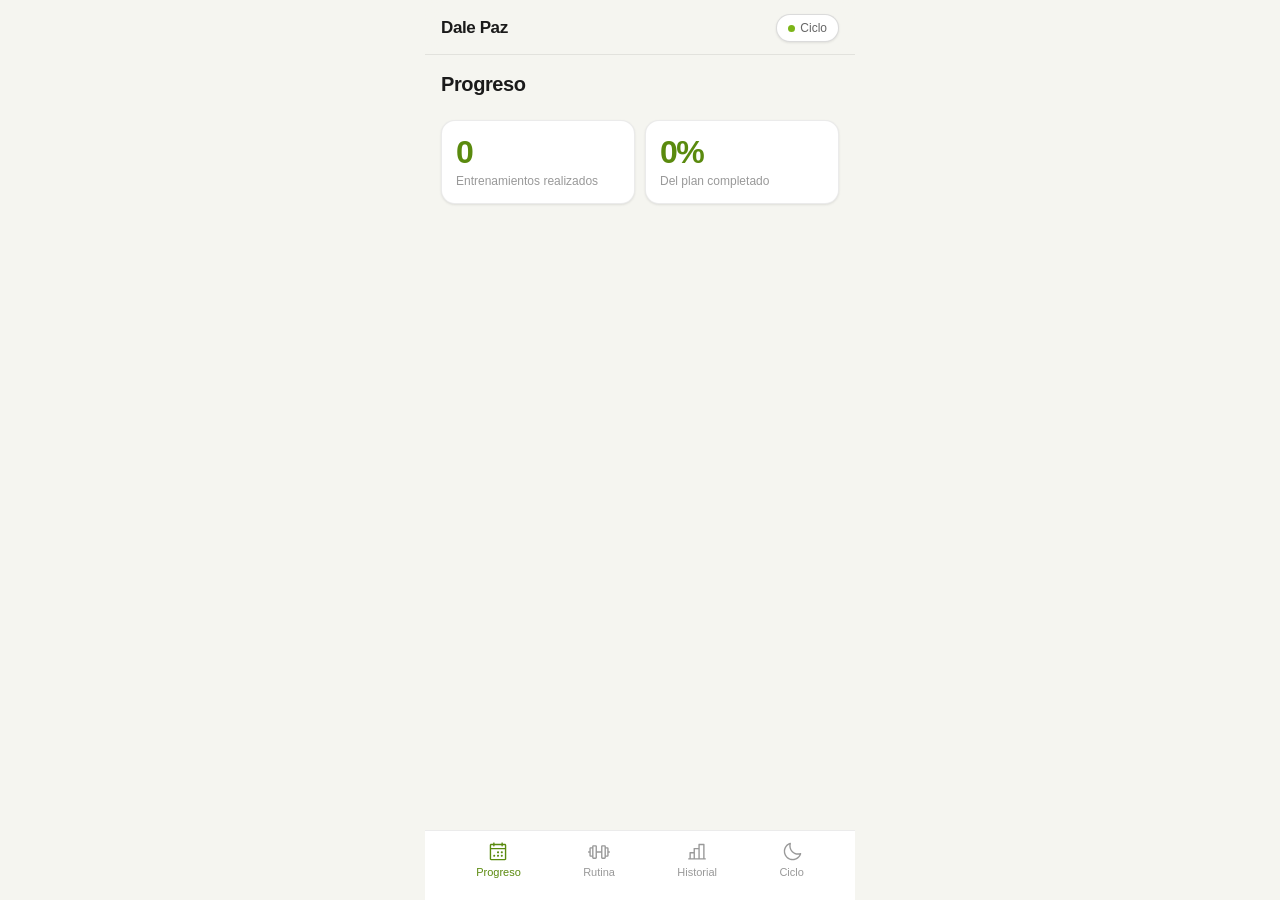
==== index.html @ 425bd467 "Add SVG nav icons, section titles, long press interactions, cycle auto-update and day display Co-Aut" ====
<!DOCTYPE html>
<html lang="es">
<head>
<meta charset="UTF-8">
<meta name="viewport" content="width=device-width, initial-scale=1.0, user-scalable=no">
<title>Mi Rutina</title>
<style>
*{box-sizing:border-box;margin:0;padding:0}
:root{
  --bg:#f5f5f0;--bg2:#ffffff;--bg3:#f0f0eb;--bg4:#e8e8e3;
  --border:rgba(0,0,0,0.08);--border2:rgba(0,0,0,0.14);
  --text:#1a1a1a;--text2:#666;--text3:#999;
  --accent:#7cb518;--accent-bg:rgba(124,181,24,0.1);--accent-dark:#5a8a0e;
  --red:#e05252;--blue:#4a90d9;--amber:#d4860a;--green:#4caf7d;
  --shadow:0 1px 3px rgba(0,0,0,0.06),0 1px 2px rgba(0,0,0,0.04);
  --shadow-md:0 4px 12px rgba(0,0,0,0.08);
  --radius:14px;--radius-sm:10px;--radius-xs:7px;
}
body{background:var(--bg);color:var(--text);font-family:-apple-system,BlinkMacSystemFont,'Segoe UI',sans-serif;min-height:100vh;max-width:430px;margin:0 auto;padding-bottom:90px}

/* TOPBAR */
.topbar{position:sticky;top:0;background:rgba(245,245,240,0.94);backdrop-filter:blur(12px);-webkit-backdrop-filter:blur(12px);border-bottom:0.5px solid var(--border);padding:14px 16px 12px;z-index:100;display:flex;align-items:center;justify-content:space-between}
.topbar-title{font-size:17px;font-weight:700;letter-spacing:-0.4px}
.topbar-right{display:flex;align-items:center;gap:8px}
#sync-status{font-size:11px;color:var(--text3)}
.cycle-pill{display:flex;align-items:center;gap:5px;background:var(--bg2);border:0.5px solid var(--border2);border-radius:20px;padding:6px 11px;cursor:pointer;font-size:12px;color:var(--text2);white-space:nowrap;box-shadow:var(--shadow)}
.cycle-dot{width:7px;height:7px;border-radius:50%;background:var(--accent);flex-shrink:0}

/* COLLAPSIBLE SELECTOR */
.selector-wrap{margin:12px 16px 0}
.selector-toggle{width:100%;display:flex;align-items:center;justify-content:space-between;padding:10px 13px;background:var(--bg2);border:0.5px solid var(--border2);border-radius:var(--radius-sm);cursor:pointer;box-shadow:var(--shadow);-webkit-tap-highlight-color:transparent}
.selector-toggle-left{display:flex;align-items:center;gap:8px}
.selector-toggle-label{font-size:13px;font-weight:600;color:var(--text)}
.selector-toggle-sub{font-size:12px;color:var(--text2)}
.selector-toggle-arrow{font-size:12px;color:var(--text3);transition:transform 0.2s}
.selector-toggle-arrow.open{transform:rotate(180deg)}
.selector-body{display:none;padding:10px 0 0}
.selector-body.open{display:block}
.selector-grid{display:grid;grid-template-columns:1fr 1fr;gap:8px;margin-bottom:8px}
.selector-section-label{font-size:11px;color:var(--text3);text-transform:uppercase;letter-spacing:0.8px;font-weight:500;margin-bottom:6px;grid-column:1/-1}
.session-item{display:flex;align-items:center;justify-content:space-between;padding:9px 11px;background:var(--bg2);border:1px solid var(--border2);border-radius:var(--radius-sm);cursor:pointer;transition:all 0.15s;-webkit-tap-highlight-color:transparent}
.session-item.selected{border-color:var(--accent);background:var(--accent-bg)}
.session-item-label{font-size:13px;font-weight:500;color:var(--text)}
.session-item.selected .session-item-label{color:var(--accent-dark)}
.session-checkbox{width:18px;height:18px;border-radius:5px;border:1.5px solid var(--border2);display:flex;align-items:center;justify-content:center;flex-shrink:0;background:var(--bg3);transition:all 0.15s}
.session-item.done-session .session-checkbox{background:var(--green);border-color:var(--green)}
.session-item.done-session .session-item-label{color:var(--text3);text-decoration:line-through}

/* PROGRESS */
.progress-section{padding:10px 16px 0}
.progress-card{background:var(--bg2);border-radius:var(--radius);padding:11px 13px;box-shadow:var(--shadow);border:0.5px solid var(--border)}
.progress-info{display:flex;justify-content:space-between;align-items:center;margin-bottom:7px}
.progress-label{font-size:13px;color:var(--text2)}
.progress-pct{font-size:13px;font-weight:600;color:var(--accent)}
.progress-bar-bg{height:5px;background:var(--bg3);border-radius:3px;overflow:hidden}
.progress-bar-fill{height:100%;background:var(--accent);border-radius:3px;transition:width 0.4s ease}

/* PHASE BANNER */
.phase-banner{margin:10px 16px 0;padding:10px 13px;border-radius:var(--radius-sm);font-size:13px;display:flex;align-items:center;gap:8px;box-shadow:var(--shadow)}
.phase-banner.folicular{background:#e8f4fd;color:#2a6fa8;border:0.5px solid #b8d9f5}
.phase-banner.ovulacion{background:#f0f8e0;color:#4a7a10;border:0.5px solid #c5e08a}
.phase-banner.lutea{background:#fef6e6;color:#9a6200;border:0.5px solid #f5d68a}
.phase-banner.menstrual{background:#fdeaea;color:#b03030;border:0.5px solid #f5b8b8}

/* EXERCISES LIST (no blocks) */
.section-gap{height:10px}
.exercises-list{margin:0 16px}
.exercise{background:var(--bg2);border:0.5px solid var(--border);border-radius:var(--radius);padding:12px 13px;margin-bottom:8px;box-shadow:var(--shadow);transition:opacity 0.2s}
.exercise.done{opacity:0.38;background:var(--bg3)}
.exercise.done .ex-name{text-decoration:line-through;color:var(--text3)}

.ex-top{display:flex;align-items:center;gap:9px;margin-bottom:7px}
.check-btn{width:24px;height:24px;border-radius:50%;border:1.5px solid var(--border2);background:transparent;cursor:pointer;display:flex;align-items:center;justify-content:center;flex-shrink:0;transition:all 0.15s;-webkit-tap-highlight-color:transparent}
.check-btn.checked{background:var(--green);border-color:var(--green)}
.check-btn svg{width:13px;height:13px}
.ex-name{font-size:14px;font-weight:600;line-height:1.3;flex:1;color:var(--text)}

/* CHIP GROUPS */
.chips-group-1{display:flex;gap:5px;flex-wrap:wrap;margin-bottom:5px}
.chips-group-2{display:flex;gap:5px;flex-wrap:wrap;margin-bottom:9px;align-items:center}
.chip{font-size:11px;padding:3px 8px;border-radius:20px;border:0.5px solid var(--border2);color:var(--text2);background:var(--bg3);font-weight:400}
.chip.reps{font-size:12px;font-weight:700;color:var(--text);background:var(--bg4);border-color:var(--border2);padding:4px 10px}
.chip.series{color:var(--accent-dark);border-color:rgba(124,181,24,0.4);background:var(--accent-bg);font-weight:500}
.chip.tag-zona{color:#2a6fa8;background:#e8f4fd;border-color:#b8d9f5}
.chip.tag-tipo-a{color:#c06000;background:#fff0e0;border-color:#ffd0a0}
.chip.tag-tipo-an{color:#4a7a10;background:#f0f8e0;border-color:#c5e08a}
.chip.tag-lugar{font-size:11px;font-weight:600;padding:3px 9px;color:#fff;border:none;white-space:nowrap}
.chip.tag-lugar-piso{background:#8a8a8a}
.chip.tag-lugar-maquina{background:var(--accent-dark)}

/* WEIGHT */
.weight-row{display:flex;align-items:center;gap:7px;padding-top:9px;border-top:0.5px solid var(--border)}
.weight-label{font-size:12px;color:var(--text3);flex:1}
.weight-controls{display:flex;align-items:center;gap:5px}
.weight-btn{width:30px;height:30px;border-radius:50%;border:0.5px solid var(--border2);background:var(--bg3);color:var(--text);font-size:17px;cursor:pointer;display:flex;align-items:center;justify-content:center;transition:background 0.15s;-webkit-tap-highlight-color:transparent;flex-shrink:0}
.weight-btn:active{background:var(--bg4)}
.weight-input{width:68px;height:30px;background:var(--bg3);border:0.5px solid var(--border2);border-radius:var(--radius-xs);color:var(--text);font-size:14px;font-weight:600;text-align:center;-webkit-appearance:none;appearance:none;outline:none}
.weight-input:focus{border-color:var(--accent);background:var(--bg2)}
.weight-unit{font-size:12px;color:var(--text3)}

/* TIMER */
.timer-row{display:flex;align-items:center;gap:7px;padding-top:9px;border-top:0.5px solid var(--border);margin-top:9px}
.timer-display{font-size:20px;font-weight:700;font-variant-numeric:tabular-nums;letter-spacing:-0.5px;color:var(--accent);flex:1}
.timer-display.done-t{color:var(--green)}
.timer-btn{padding:6px 13px;border-radius:20px;border:0.5px solid var(--border2);background:var(--bg3);color:var(--text);font-size:13px;cursor:pointer;-webkit-tap-highlight-color:transparent;white-space:nowrap;box-shadow:var(--shadow)}
.timer-btn.active{background:var(--accent);color:#fff;border-color:var(--accent);font-weight:600}
.timer-preset-row{display:flex;gap:5px;margin-top:7px;flex-wrap:wrap;align-items:center}
.timer-preset{padding:5px 11px;border-radius:20px;border:1.5px solid var(--border2);background:var(--bg3);color:var(--text2);font-size:12px;cursor:pointer;-webkit-tap-highlight-color:transparent;transition:all 0.15s;font-weight:500}
.timer-preset.active-preset{border-color:var(--accent);color:#fff;background:var(--accent)}

/* MEDIA BUTTON */
.media-btn{width:28px;height:28px;border-radius:var(--radius-xs);border:0.5px solid var(--border2);background:var(--bg3);cursor:pointer;display:flex;align-items:center;justify-content:center;flex-shrink:0;-webkit-tap-highlight-color:transparent;transition:background 0.15s}
.media-btn:active{background:var(--bg4)}
.media-btn svg{width:14px;height:14px;color:var(--text3)}

/* MEDIA MODAL */
.media-modal-overlay{display:none;position:fixed;inset:0;background:rgba(0,0,0,0.5);z-index:200;align-items:center;justify-content:center;padding:20px}
.media-modal-overlay.open{display:flex}
.media-modal{background:var(--bg2);border-radius:var(--radius);padding:20px;width:100%;max-width:380px;box-shadow:var(--shadow-md)}
.media-modal-title{font-size:15px;font-weight:600;margin-bottom:14px;color:var(--text)}
.media-placeholder{width:100%;aspect-ratio:16/9;background:var(--bg3);border-radius:var(--radius-sm);border:1.5px dashed var(--border2);display:flex;flex-direction:column;align-items:center;justify-content:center;gap:8px;color:var(--text3);margin-bottom:14px}
.media-placeholder svg{width:32px;height:32px;opacity:0.4}
.media-placeholder span{font-size:12px}
.media-modal-close{width:100%;padding:10px;border-radius:var(--radius-sm);border:0.5px solid var(--border2);background:transparent;color:var(--text2);font-size:14px;cursor:pointer}

/* CARDIO */
.cardio-card{margin:0 16px 8px;padding:13px;background:var(--bg2);border:0.5px solid var(--border);border-radius:var(--radius);display:flex;align-items:center;gap:11px;box-shadow:var(--shadow)}
.cardio-icon{width:38px;height:38px;border-radius:var(--radius-sm);background:var(--accent-bg);display:flex;align-items:center;justify-content:center;font-size:19px;flex-shrink:0}
.cardio-name{font-size:14px;font-weight:500;color:var(--text)}
.cardio-meta{font-size:12px;color:var(--text2);margin-top:2px}

/* BOTTOM NAV */
.bottom-nav{position:fixed;bottom:0;left:50%;transform:translateX(-50%);width:100%;max-width:430px;background:rgba(255,255,255,0.95);backdrop-filter:blur(12px);-webkit-backdrop-filter:blur(12px);border-top:0.5px solid var(--border);padding:10px 20px 22px;display:flex;justify-content:space-around;z-index:100}
.nav-btn{display:flex;flex-direction:column;align-items:center;gap:3px;background:none;border:none;color:var(--text3);cursor:pointer;font-size:11px;padding:0 12px;transition:color 0.15s;-webkit-tap-highlight-color:transparent}
.nav-btn.active{color:var(--accent-dark)}
.nav-icon{width:22px;height:22px;display:flex;align-items:center;justify-content:center}.nav-icon svg{width:22px;height:22px}

/* HISTORY */
.session-header{padding:18px 16px 10px}
.session-title{font-size:20px;font-weight:700;letter-spacing:-0.4px}
.history-section{padding:0 16px}
.history-empty{text-align:center;padding:50px 20px;color:var(--text3);font-size:14px}
.history-card{background:var(--bg2);border:0.5px solid var(--border);border-radius:var(--radius);padding:13px;margin-bottom:9px;box-shadow:var(--shadow)}
.history-ex-name{font-size:14px;font-weight:500;color:var(--text);margin-bottom:7px}
.history-weights{display:flex;gap:7px;flex-wrap:wrap}
.history-weight-tag{font-size:12px;padding:3px 9px;border-radius:20px;background:var(--bg3);color:var(--text2);border:0.5px solid var(--border2)}
.history-weight-tag span{color:var(--accent-dark);font-weight:600}

/* MODAL */
.modal-overlay{display:none;position:fixed;inset:0;background:rgba(0,0,0,0.4);z-index:200;align-items:flex-end;justify-content:center}
.modal-overlay.open{display:flex}
.modal{background:var(--bg2);border:0.5px solid var(--border);border-radius:var(--radius) var(--radius) 0 0;padding:20px 18px 40px;width:100%;max-width:430px;box-shadow:var(--shadow-md)}
.modal-title{font-size:16px;font-weight:600;margin-bottom:4px;color:var(--text)}
.modal-sub{font-size:13px;color:var(--text3);margin-bottom:16px}
.phase-options{display:grid;grid-template-columns:1fr 1fr;gap:8px;margin-bottom:16px}
.phase-opt{padding:13px;border-radius:var(--radius-sm);border:1px solid var(--border2);background:var(--bg3);cursor:pointer;text-align:center;transition:all 0.15s}
.phase-opt.selected{border-width:1.5px}
.phase-opt.folicular.selected{border-color:#4a90d9;background:#e8f4fd}
.phase-opt.ovulacion.selected{border-color:var(--accent);background:var(--accent-bg)}
.phase-opt.lutea.selected{border-color:var(--amber);background:#fef6e6}
.phase-opt.menstrual.selected{border-color:var(--red);background:#fdeaea}
.phase-opt-name{font-size:13px;font-weight:600;color:var(--text)}
.phase-opt-hint{font-size:11px;color:var(--text3);margin-top:2px}
.phase-detail{margin-bottom:14px;padding:13px;border-radius:var(--radius-sm);border:0.5px solid var(--border2)}
.phase-detail.folicular{background:#e8f4fd;border-color:#b8d9f5}
.phase-detail.ovulacion{background:#f0f8e0;border-color:#c5e08a}
.phase-detail.lutea{background:#fef6e6;border-color:#f5d68a}
.phase-detail.menstrual{background:#fdeaea;border-color:#f5b8b8}
.phase-detail-day{font-size:20px;font-weight:700;letter-spacing:-0.4px;line-height:1;margin-bottom:4px}
.phase-detail.folicular .phase-detail-day{color:#2a6fa8}
.phase-detail.ovulacion .phase-detail-day{color:#4a7a10}
.phase-detail.lutea .phase-detail-day{color:#9a6200}
.phase-detail.menstrual .phase-detail-day{color:#b03030}
.phase-detail-name{font-size:13px;font-weight:700;margin-bottom:4px}
.phase-detail.folicular .phase-detail-name{color:#2a6fa8}
.phase-detail.ovulacion .phase-detail-name{color:#4a7a10}
.phase-detail.lutea .phase-detail-name{color:#9a6200}
.phase-detail.menstrual .phase-detail-name{color:#b03030}
.phase-detail-desc{font-size:12px;color:var(--text2);line-height:1.5;margin-bottom:8px}
.phase-detail-advice{font-size:12px;font-weight:600;display:flex;align-items:center;gap:5px}
.phase-detail.folicular .phase-detail-advice{color:#2a6fa8}
.phase-detail.ovulacion .phase-detail-advice{color:#4a7a10}
.phase-detail.lutea .phase-detail-advice{color:#9a6200}
.phase-detail.menstrual .phase-detail-advice{color:#b03030}
.modal-divider{height:0.5px;background:var(--border);margin:14px 0}
.modal-label{font-size:12px;color:var(--text3);margin-bottom:7px;text-transform:uppercase;letter-spacing:0.8px}
.date-input-row{display:flex;gap:8px;align-items:center}
.date-input{flex:1;padding:9px 11px;border-radius:var(--radius-sm);border:0.5px solid var(--border2);background:var(--bg3);color:var(--text);font-size:14px;outline:none;-webkit-appearance:none}
.date-input:focus{border-color:var(--accent)}
.date-save-btn{padding:9px 16px;border-radius:var(--radius-sm);background:var(--accent);color:#fff;font-size:13px;font-weight:600;border:none;cursor:pointer}
.cycle-calc-result{font-size:12px;color:var(--text2);margin-top:8px;padding:8px 10px;background:var(--bg3);border-radius:var(--radius-xs);display:none}
.modal-close{display:block;width:100%;margin-top:14px;padding:11px;border-radius:var(--radius-sm);border:0.5px solid var(--border2);background:transparent;color:var(--text2);font-size:14px;cursor:pointer}

/* FIRST RUN */
.first-run-overlay{display:none;position:fixed;inset:0;background:rgba(0,0,0,0.5);z-index:300;align-items:center;justify-content:center;padding:20px}
.first-run-overlay.open{display:flex}
.first-run-modal{background:var(--bg2);border-radius:var(--radius);padding:24px 20px;width:100%;max-width:380px;box-shadow:var(--shadow-md)}
.first-run-title{font-size:20px;font-weight:700;margin-bottom:6px;letter-spacing:-0.4px}
.first-run-sub{font-size:14px;color:var(--text2);margin-bottom:20px;line-height:1.5}
.first-run-btn{width:100%;padding:13px;border-radius:var(--radius-sm);background:var(--accent);color:#fff;font-size:15px;font-weight:600;border:none;cursor:pointer;margin-top:4px}
.first-run-skip{width:100%;padding:11px;border-radius:var(--radius-sm);background:transparent;color:var(--text3);font-size:14px;border:none;cursor:pointer;margin-top:8px}

/* HIGHLIGHTS */
.highlights-row{display:grid;grid-template-columns:1fr 1fr;gap:10px;padding:14px 16px 0}
.highlight-card{background:var(--bg2);border:0.5px solid var(--border);border-radius:var(--radius);padding:15px 14px 13px;box-shadow:var(--shadow);display:flex;flex-direction:column;gap:5px}
.highlight-value{font-size:32px;font-weight:700;letter-spacing:-1.5px;color:var(--accent-dark);line-height:1}
.highlight-label{font-size:12px;color:var(--text3);line-height:1.4}

/* PROGRESS WEEKS GRID */
.progress-weeks{padding:12px 16px 0}
.pw-week-label{font-size:11px;color:var(--text3);text-transform:uppercase;letter-spacing:0.8px;font-weight:500;margin:12px 0 7px;padding:0 2px}
.pw-week-label:first-child{margin-top:4px}
.pw-days-row{display:grid;grid-template-columns:1fr 1fr;gap:7px}
.pw-day{display:flex;align-items:center;justify-content:space-between;padding:10px 12px;background:var(--bg2);border:1px solid var(--border2);border-radius:var(--radius-sm);cursor:pointer;transition:all 0.15s;-webkit-tap-highlight-color:transparent}
.pressing{transform:scale(0.97);opacity:0.82;transition:transform 0.1s,opacity 0.1s}
.pw-day.sel{border-color:var(--accent);background:var(--accent-bg)}
.pw-day.done{background:var(--bg3);border-color:var(--border)}
.pw-day-label{font-size:13px;font-weight:500;color:var(--text)}
.pw-day.sel .pw-day-label{color:var(--accent-dark)}
.pw-day.done .pw-day-label{color:var(--text3);text-decoration:line-through}
.pw-check{width:20px;height:20px;border-radius:6px;border:1.5px solid var(--border2);display:flex;align-items:center;justify-content:center;flex-shrink:0;background:var(--bg)}
.pw-day.done .pw-check{background:var(--green);border-color:var(--green)}

/* CICLO VIEW */
.ciclo-section{padding:14px 16px 0}
.ciclo-card{background:var(--bg2);border:0.5px solid var(--border);border-radius:var(--radius);padding:14px;box-shadow:var(--shadow)}
#ciclo-phase-detail-box .phase-detail{margin-bottom:12px}

.pw-day-zones{font-size:11px;color:var(--text3);margin-top:2px;line-height:1.3}
/* MOVE + ADJUST */
.move-pill{display:flex;flex-direction:row;border-radius:12px;border:0.5px solid var(--border2);overflow:hidden;flex-shrink:0;height:26px}
.move-half{width:22px;height:26px;background:var(--bg3);border:none;cursor:pointer;display:flex;align-items:center;justify-content:center;font-size:11px;color:var(--text2);-webkit-tap-highlight-color:transparent;padding:0;line-height:1}
.move-half.up{border-right:0.5px solid var(--border2)}
.move-half:active:not([disabled]){background:var(--bg4)}
.move-half[disabled]{color:var(--border2);cursor:default;opacity:0.4}
.adj-row{display:flex;align-items:center;gap:14px;padding-top:8px;margin-top:4px;border-top:0.5px solid var(--border)}
.adj-group{display:flex;align-items:center;gap:4px}
.adj-label{font-size:11px;color:var(--text3)}
.adj-btn{width:22px;height:22px;border-radius:50%;border:0.5px solid var(--border2);background:var(--bg3);color:var(--text);font-size:15px;cursor:pointer;display:flex;align-items:center;justify-content:center;-webkit-tap-highlight-color:transparent;line-height:1}
.adj-val{font-size:13px;font-weight:600;color:var(--text);min-width:16px;text-align:center}
.workout-header-title{font-size:13px;font-weight:500;color:var(--text3);margin-top:3px}

/* HISTORIAL VIEW */
.hist-search-wrap{margin:14px 16px 12px;position:relative}
.hist-search-input{width:100%;padding:10px 12px;border-radius:var(--radius-sm);border:0.5px solid var(--border2);background:var(--bg2);color:var(--text);font-size:14px;outline:none;box-shadow:var(--shadow);-webkit-appearance:none}
.hist-search-input:focus{border-color:var(--accent)}
.hist-dropdown{display:none;position:absolute;top:calc(100% + 4px);left:0;right:0;background:var(--bg2);border:0.5px solid var(--border2);border-radius:var(--radius-sm);box-shadow:var(--shadow-md);max-height:210px;overflow-y:auto;z-index:50}
.hist-dropdown.open{display:block}
.hist-drop-item{padding:10px 12px;font-size:13px;color:var(--text);cursor:pointer;border-bottom:0.5px solid var(--border)}
.hist-drop-item:last-child{border-bottom:none}
.hist-drop-item:active,.hist-drop-item.active{background:var(--accent-bg);color:var(--accent-dark)}
.hist-chart-section{margin:0 16px 14px}
.hist-chart-title{font-size:14px;font-weight:600;color:var(--text);margin-bottom:8px}
.hist-chart{background:var(--bg2);border:0.5px solid var(--border);border-radius:var(--radius);padding:12px 8px 6px;box-shadow:var(--shadow);min-height:130px;display:flex;align-items:center;justify-content:center}
.hist-section-label{font-size:11px;color:var(--text3);text-transform:uppercase;letter-spacing:0.8px;font-weight:500;padding:0 16px;margin:0 0 8px}
.hist-list-section{margin-bottom:14px}
.hist-card{background:var(--bg2);border:0.5px solid var(--border);border-radius:var(--radius);padding:12px 13px;margin:0 16px 8px;box-shadow:var(--shadow);display:flex;justify-content:space-between;align-items:center}
.hist-card.latest{border-color:var(--accent);background:var(--accent-bg)}
.hist-card-name{font-size:13px;font-weight:500;color:var(--text)}
.hist-card.latest .hist-card-name{color:var(--accent-dark)}
.hist-card-right{text-align:right}
.hist-card-weight{font-size:16px;font-weight:700;color:var(--text);letter-spacing:-0.5px}
.hist-card.latest .hist-card-weight{color:var(--accent-dark)}
.hist-card-date{font-size:11px;color:var(--text3);margin-top:1px}
.hist-add-section{padding:0 16px 24px}
.hist-add-card{background:var(--bg2);border:0.5px solid var(--border);border-radius:var(--radius);padding:14px;box-shadow:var(--shadow);display:flex;flex-direction:column;gap:10px}
.hist-add-row{display:flex;align-items:center;gap:8px}
.hist-add-input{width:100%;padding:9px 11px;border-radius:var(--radius-sm);border:0.5px solid var(--border2);background:var(--bg3);color:var(--text);font-size:14px;outline:none;-webkit-appearance:none}
.hist-add-input:focus{border-color:var(--accent);background:var(--bg2)}
.hist-add-weight{flex:1;padding:9px 11px;border-radius:var(--radius-sm);border:0.5px solid var(--border2);background:var(--bg3);color:var(--text);font-size:14px;outline:none;text-align:center;-webkit-appearance:none}
.hist-add-weight:focus{border-color:var(--accent);background:var(--bg2)}
.hist-add-unit{font-size:13px;color:var(--text3);flex-shrink:0}
.hist-add-btn{padding:9px 18px;border-radius:var(--radius-sm);background:var(--accent);color:#fff;font-size:13px;font-weight:600;border:none;cursor:pointer;flex-shrink:0}

.hidden{display:none!important}
</style>
</head>
<body>

<div class="topbar">
  <div class="topbar-title">Dale Paz</div>
  <div class="topbar-right">
    <div id="sync-status"></div>
    <div class="cycle-pill" onclick="openCycleModal()">
      <div class="cycle-dot" id="cycle-dot"></div>
      <span id="cycle-label">Ciclo</span>
    </div>
  </div>
</div>

<div id="view-progress">
  <div class="session-header"><div class="session-title">Progreso</div></div>
  <div class="highlights-row">
    <div class="highlight-card">
      <div class="highlight-value" id="hl-count">0</div>
      <div class="highlight-label">Entrenamientos realizados</div>
    </div>
    <div class="highlight-card">
      <div class="highlight-value" id="hl-pct">0%</div>
      <div class="highlight-label">Del plan completado</div>
    </div>
  </div>
  <div class="progress-weeks" id="progress-weeks-grid"></div>
</div>

<div id="view-workout" class="hidden">

  <div class="session-header">
    <div class="session-title">Rutina</div>
    <div class="workout-header-title" id="workout-session-label">Semana 1 · Entrenamiento 1</div>
  </div>

  <div class="progress-section">
    <div class="progress-card">
      <div class="progress-info">
        <span class="progress-label" id="progress-text">0 de 0 completados</span>
        <span class="progress-pct" id="progress-pct">0%</span>
      </div>
      <div class="progress-bar-bg"><div class="progress-bar-fill" id="progress-bar" style="width:0%"></div></div>
    </div>
  </div>

  <div id="phase-banner" class="phase-banner folicular hidden" style="margin-top:10px">
    <span id="phase-banner-text"></span>
  </div>

  <div class="section-gap"></div>
  <div class="exercises-list" id="routine-content"></div>
</div>

<div id="view-history" class="hidden">
  <div class="session-header"><div class="session-title">Historial</div></div>

  <div class="hist-search-wrap" id="hist-search-wrap">
    <input class="hist-search-input" id="hist-search-input" placeholder="Buscar ejercicio..." autocomplete="off"
           onfocus="openHistDropdown()" oninput="filterHistDropdown(this.value)"/>
    <div class="hist-dropdown" id="hist-dropdown"></div>
  </div>

  <div class="hist-chart-section hidden" id="hist-chart-section">
    <div class="hist-chart-title" id="hist-chart-title"></div>
    <div class="hist-chart" id="weight-chart"></div>
  </div>

  <div class="hist-list-section">
    <div class="hist-section-label">Ejercicios con peso registrado</div>
    <div id="history-content"></div>
  </div>

  <div class="hist-add-section">
    <div class="hist-section-label">Agregar ejercicio</div>
    <div class="hist-add-card">
      <input class="hist-add-input" id="hist-add-name" type="text" placeholder="Nombre del ejercicio (ej: Prensa de piernas)" autocomplete="off"/>
      <div class="hist-add-row">
        <input class="hist-add-weight" id="hist-add-weight" type="number" inputmode="decimal" min="0" step="0.5" placeholder="0"/>
        <span class="hist-add-unit">kg</span>
        <button class="hist-add-btn" onclick="addExtraExercise()">Agregar</button>
      </div>
    </div>
  </div>
</div>

<div id="view-ciclo" class="hidden">
  <div class="session-header"><div class="session-title">Mi ciclo</div></div>
  <div class="ciclo-section">
    <div id="ciclo-phase-detail-box"></div>
    <div class="ciclo-card">
      <div class="phase-options">
        <div class="phase-opt folicular" onclick="setCicloPhase('folicular')"><div class="phase-opt-name">Folicular</div><div class="phase-opt-hint">Día 6–13</div></div>
        <div class="phase-opt ovulacion" onclick="setCicloPhase('ovulacion')"><div class="phase-opt-name">Ovulación</div><div class="phase-opt-hint">Día 14</div></div>
        <div class="phase-opt lutea" onclick="setCicloPhase('lutea')"><div class="phase-opt-name">Lútea</div><div class="phase-opt-hint">Día 15–28</div></div>
        <div class="phase-opt menstrual" onclick="setCicloPhase('menstrual')"><div class="phase-opt-name">Menstrual</div><div class="phase-opt-hint">Día 1–5</div></div>
      </div>
      <div class="modal-divider"></div>
      <div class="modal-label">Inicio de último período</div>
      <div class="date-input-row">
        <input type="date" class="date-input" id="ciclo-date-input"/>
        <button class="date-save-btn" onclick="saveCicloDate()">Guardar</button>
      </div>
      <div class="cycle-calc-result" id="ciclo-calc-result"></div>
    </div>
  </div>
</div>

<div class="bottom-nav">
  <button class="nav-btn active" id="nav-progress" onclick="switchView('progress')">
    <span class="nav-icon"><svg viewBox="0 0 24 24" fill="none" xmlns="http://www.w3.org/2000/svg"><path d="M19.5 3H17.25V2.25C17.25 2.05109 17.171 1.86032 17.0303 1.71967C16.8897 1.57902 16.6989 1.5 16.5 1.5C16.3011 1.5 16.1103 1.57902 15.9697 1.71967C15.829 1.86032 15.75 2.05109 15.75 2.25V3H8.25V2.25C8.25 2.05109 8.17098 1.86032 8.03033 1.71967C7.88968 1.57902 7.69891 1.5 7.5 1.5C7.30109 1.5 7.11032 1.57902 6.96967 1.71967C6.82902 1.86032 6.75 2.05109 6.75 2.25V3H4.5C4.10218 3 3.72064 3.15804 3.43934 3.43934C3.15804 3.72064 3 4.10218 3 4.5V19.5C3 19.8978 3.15804 20.2794 3.43934 20.5607C3.72064 20.842 4.10218 21 4.5 21H19.5C19.8978 21 20.2794 20.842 20.5607 20.5607C20.842 20.2794 21 19.8978 21 19.5V4.5C21 4.10218 20.842 3.72064 20.5607 3.43934C20.2794 3.15804 19.8978 3 19.5 3ZM6.75 4.5V5.25C6.75 5.44891 6.82902 5.63968 6.96967 5.78033C7.11032 5.92098 7.30109 6 7.5 6C7.69891 6 7.88968 5.92098 8.03033 5.78033C8.17098 5.63968 8.25 5.44891 8.25 5.25V4.5H15.75V5.25C15.75 5.44891 15.829 5.63968 15.9697 5.78033C16.1103 5.92098 16.3011 6 16.5 6C16.6989 6 16.8897 5.92098 17.0303 5.78033C17.171 5.63968 17.25 5.44891 17.25 5.25V4.5H19.5V7.5H4.5V4.5H6.75ZM19.5 19.5H4.5V9H19.5V19.5ZM13.125 12.375C13.125 12.5975 13.059 12.815 12.9354 13C12.8118 13.185 12.6361 13.3292 12.4305 13.4144C12.225 13.4995 11.9988 13.5218 11.7805 13.4784C11.5623 13.435 11.3618 13.3278 11.2045 13.1705C11.0472 13.0132 10.94 12.8127 10.8966 12.5945C10.8532 12.3762 10.8755 12.15 10.9606 11.9445C11.0458 11.7389 11.19 11.5632 11.375 11.4396C11.56 11.316 11.7775 11.25 12 11.25C12.2984 11.25 12.5845 11.3685 12.7955 11.5795C13.0065 11.7905 13.125 12.0766 13.125 12.375ZM17.25 12.375C17.25 12.5975 17.184 12.815 17.0604 13C16.9368 13.185 16.7611 13.3292 16.5555 13.4144C16.35 13.4995 16.1238 13.5218 15.9055 13.4784C15.6873 13.435 15.4868 13.3278 15.3295 13.1705C15.1722 13.0132 15.065 12.8127 15.0216 12.5945C14.9782 12.3762 15.0005 12.15 15.0856 11.9445C15.1708 11.7389 15.315 11.5632 15.5 11.4396C15.685 11.316 15.9025 11.25 16.125 11.25C16.4234 11.25 16.7095 11.3685 16.9205 11.5795C17.1315 11.7905 17.25 12.0766 17.25 12.375ZM9 16.125C9 16.3475 8.93402 16.565 8.8104 16.75C8.68679 16.935 8.51109 17.0792 8.30552 17.1644C8.09995 17.2495 7.87375 17.2718 7.65552 17.2284C7.43729 17.185 7.23684 17.0778 7.0795 16.9205C6.92217 16.7632 6.81502 16.5627 6.77162 16.3445C6.72821 16.1262 6.75049 15.9 6.83564 15.6945C6.92078 15.4889 7.06498 15.3132 7.24998 15.1896C7.43499 15.066 7.6525 15 7.875 15C8.17337 15 8.45952 15.1185 8.6705 15.3295C8.88147 15.5405 9 15.8266 9 16.125ZM13.125 16.125C13.125 16.3475 13.059 16.565 12.9354 16.75C12.8118 16.935 12.6361 17.0792 12.4305 17.1644C12.225 17.2495 11.9988 17.2718 11.7805 17.2284C11.5623 17.185 11.3618 17.0778 11.2045 16.9205C11.0472 16.7632 10.94 16.5627 10.8966 16.3445C10.8532 16.1262 10.8755 15.9 10.9606 15.6945C11.0458 15.4889 11.19 15.3132 11.375 15.1896C11.56 15.066 11.7775 15 12 15C12.2984 15 12.5845 15.1185 12.7955 15.3295C13.0065 15.5405 13.125 15.8266 13.125 16.125ZM17.25 16.125C17.25 16.3475 17.184 16.565 17.0604 16.75C16.9368 16.935 16.7611 17.0792 16.5555 17.1644C16.35 17.2495 16.1238 17.2718 15.9055 17.2284C15.6873 17.185 15.4868 17.0778 15.3295 16.9205C15.1722 16.7632 15.065 16.5627 15.0216 16.3445C14.9782 16.1262 15.0005 15.9 15.0856 15.6945C15.1708 15.4889 15.315 15.3132 15.5 15.1896C15.685 15.066 15.9025 15 16.125 15C16.4234 15 16.7095 15.1185 16.9205 15.3295C17.1315 15.5405 17.25 15.8266 17.25 16.125Z" fill="currentColor"/></svg></span>Progreso
  </button>
  <button class="nav-btn" id="nav-workout" onclick="switchView('workout')">
    <span class="nav-icon"><svg viewBox="0 0 24 24" fill="none" xmlns="http://www.w3.org/2000/svg"><path d="M23.25 11.25H22.5V8.25C22.5 7.85218 22.342 7.47064 22.0607 7.18934C21.7794 6.90804 21.3978 6.75 21 6.75H19.5V6C19.5 5.60218 19.342 5.22064 19.0607 4.93934C18.7794 4.65804 18.3978 4.5 18 4.5H15.75C15.3522 4.5 14.9706 4.65804 14.6893 4.93934C14.408 5.22064 14.25 5.60218 14.25 6V11.25H9.75V6C9.75 5.60218 9.59196 5.22064 9.31066 4.93934C9.02936 4.65804 8.64782 4.5 8.25 4.5H6C5.60218 4.5 5.22064 4.65804 4.93934 4.93934C4.65804 5.22064 4.5 5.60218 4.5 6V6.75H3C2.60218 6.75 2.22064 6.90804 1.93934 7.18934C1.65804 7.47064 1.5 7.85218 1.5 8.25V11.25H0.75C0.551088 11.25 0.360322 11.329 0.21967 11.4697C0.0790176 11.6103 0 11.8011 0 12C0 12.1989 0.0790176 12.3897 0.21967 12.5303C0.360322 12.671 0.551088 12.75 0.75 12.75H1.5V15.75C1.5 16.1478 1.65804 16.5294 1.93934 16.8107C2.22064 17.092 2.60218 17.25 3 17.25H4.5V18C4.5 18.3978 4.65804 18.7794 4.93934 19.0607C5.22064 19.342 5.60218 19.5 6 19.5H8.25C8.64782 19.5 9.02936 19.342 9.31066 19.0607C9.59196 18.7794 9.75 18.3978 9.75 18V12.75H14.25V18C14.25 18.3978 14.408 18.7794 14.6893 19.0607C14.9706 19.342 15.3522 19.5 15.75 19.5H18C18.3978 19.5 18.7794 19.342 19.0607 19.0607C19.342 18.7794 19.5 18.3978 19.5 18V17.25H21C21.3978 17.25 21.7794 17.092 22.0607 16.8107C22.342 16.5294 22.5 16.1478 22.5 15.75V12.75H23.25C23.4489 12.75 23.6397 12.671 23.7803 12.5303C23.921 12.3897 24 12.1989 24 12C24 11.8011 23.921 11.6103 23.7803 11.4697C23.6397 11.329 23.4489 11.25 23.25 11.25ZM3 15.75V8.25H4.5V15.75H3ZM8.25 18H6V6H8.25V18ZM18 18H15.75V6H18V16.4831C18 16.4888 18 16.4944 18 16.5C18 16.5056 18 16.5112 18 16.5169V18ZM21 15.75H19.5V8.25H21V15.75Z" fill="currentColor"/></svg></span>Rutina
  </button>
  <button class="nav-btn" id="nav-history" onclick="switchView('history')">
    <span class="nav-icon"><svg viewBox="0 0 24 24" fill="none" xmlns="http://www.w3.org/2000/svg"><path d="M21 18.75H20.25V3.75C20.25 3.55109 20.171 3.36032 20.0303 3.21967C19.8897 3.07902 19.6989 3 19.5 3H14.25C14.0511 3 13.8603 3.07902 13.7197 3.21967C13.579 3.36032 13.5 3.55109 13.5 3.75V7.5H9C8.80109 7.5 8.61032 7.57902 8.46967 7.71967C8.32902 7.86032 8.25 8.05109 8.25 8.25V12H4.5C4.30109 12 4.11032 12.079 3.96967 12.2197C3.82902 12.3603 3.75 12.5511 3.75 12.75V18.75H3C2.80109 18.75 2.61032 18.829 2.46967 18.9697C2.32902 19.1103 2.25 19.3011 2.25 19.5C2.25 19.6989 2.32902 19.8897 2.46967 20.0303C2.61032 20.171 2.80109 20.25 3 20.25H21C21.1989 20.25 21.3897 20.171 21.5303 20.0303C21.671 19.8897 21.75 19.6989 21.75 19.5C21.75 19.3011 21.671 19.1103 21.5303 18.9697C21.3897 18.829 21.1989 18.75 21 18.75ZM15 4.5H18.75V18.75H15V4.5ZM9.75 9H13.5V18.75H9.75V9ZM5.25 13.5H8.25V18.75H5.25V13.5Z" fill="currentColor"/></svg></span>Historial
  </button>
  <button class="nav-btn" id="nav-ciclo" onclick="switchView('ciclo')">
    <span class="nav-icon"><svg viewBox="0 0 24 24" fill="none" xmlns="http://www.w3.org/2000/svg"><path d="M21.8938 13.334C21.7976 13.2376 21.6769 13.1692 21.5448 13.1362C21.4127 13.1032 21.274 13.1067 21.1438 13.1465C19.7137 13.5789 18.1931 13.6151 16.744 13.2514C15.295 12.8877 13.9717 12.1377 12.9153 11.0813C11.8589 10.0249 11.1088 8.7016 10.7451 7.25254C10.3814 5.80347 10.4177 4.28288 10.85 2.85279C10.8902 2.72248 10.894 2.5837 10.8611 2.45137C10.8283 2.31903 10.76 2.19816 10.6636 2.10175C10.5672 2.00534 10.4463 1.93703 10.314 1.90418C10.1816 1.87132 10.0428 1.87517 9.91253 1.91529C7.93537 2.52096 6.1996 3.73478 4.95222 5.38404C3.86136 6.83234 3.19596 8.55614 3.03078 10.3618C2.8656 12.1674 3.20719 13.9833 4.01717 15.6055C4.82714 17.2277 6.07342 18.5919 7.61597 19.5448C9.15852 20.4978 10.9362 21.0017 12.7494 21C14.8647 21.0065 16.9238 20.3188 18.6107 19.0425C20.2599 17.7951 21.4737 16.0593 22.0794 14.0822C22.1191 13.9523 22.1227 13.8142 22.0901 13.6824C22.0574 13.5507 21.9895 13.4303 21.8938 13.334ZM17.7088 17.8444C16.1202 19.0408 14.1529 19.6232 12.169 19.4843C10.1852 19.3454 8.31822 18.4945 6.91191 17.0883C5.5056 15.6822 4.65458 13.8153 4.51551 11.8314C4.37643 9.84753 4.95867 7.88019 6.15503 6.29154C6.93447 5.26222 7.94216 4.42784 9.09878 3.85404C9.03289 4.31644 8.99969 4.78291 8.99941 5.24998C9.00214 7.835 10.0302 10.3134 11.8581 12.1413C13.686 13.9691 16.1644 14.9972 18.7494 15C19.2174 14.9998 19.6848 14.9666 20.1482 14.9006C19.5738 16.0574 18.7388 17.0651 17.7088 17.8444Z" fill="currentColor"/></svg></span>Ciclo
  </button>
</div>

<!-- CYCLE MODAL -->
<div class="modal-overlay" id="cycle-modal">
  <div class="modal">
    <div class="modal-title">Fase del ciclo</div>
    <div class="modal-sub">Calculada automáticamente · podés ajustarla manualmente</div>
    <div id="phase-detail-box"></div>
    <div class="phase-options">
      <div class="phase-opt folicular" onclick="setPhaseManual('folicular')"><div class="phase-opt-name">Folicular</div><div class="phase-opt-hint">Día 6–13</div></div>
      <div class="phase-opt ovulacion" onclick="setPhaseManual('ovulacion')"><div class="phase-opt-name">Ovulación</div><div class="phase-opt-hint">Día 14</div></div>
      <div class="phase-opt lutea" onclick="setPhaseManual('lutea')"><div class="phase-opt-name">Lútea</div><div class="phase-opt-hint">Día 15–28</div></div>
      <div class="phase-opt menstrual" onclick="setPhaseManual('menstrual')"><div class="phase-opt-name">Menstrual</div><div class="phase-opt-hint">Día 1–5</div></div>
    </div>
    <div class="modal-divider"></div>
    <div class="modal-label">Inicio de último período</div>
    <div class="date-input-row">
      <input type="date" class="date-input" id="cycle-date-input"/>
      <button class="date-save-btn" onclick="saveCycleDate()">Guardar</button>
    </div>
    <div class="cycle-calc-result" id="cycle-calc-result"></div>
    <button class="modal-close" onclick="closeCycleModal()">Cerrar</button>
  </div>
</div>

<!-- FIRST RUN -->
<div class="first-run-overlay" id="first-run-modal">
  <div class="first-run-modal">
    <div class="first-run-title">¡Hola! 👋</div>
    <div class="first-run-sub">Para calcular tu fase del ciclo automáticamente, ¿cuándo empezó tu última menstruación?</div>
    <div class="modal-label">Fecha de inicio</div>
    <input type="date" class="date-input" id="first-run-date" style="width:100%;margin-bottom:4px"/>
    <button class="first-run-btn" onclick="saveFirstRunDate()">Listo</button>
    <button class="first-run-skip" onclick="skipFirstRun()">Ahora no</button>
  </div>
</div>

<!-- MEDIA MODAL -->
<div class="media-modal-overlay" id="media-modal" onclick="if(event.target===this)closeMediaModal()">
  <div class="media-modal">
    <div class="media-modal-title" id="media-modal-title">Ejercicio</div>
    <img id="media-modal-img" style="display:none;width:100%;border-radius:10px;margin-bottom:14px;" alt="ejercicio"/>
    <div class="media-placeholder" id="media-modal-placeholder">
      <svg viewBox="0 0 24 24" fill="none" stroke="currentColor" stroke-width="1.5"><rect x="3" y="3" width="18" height="14" rx="2"/><circle cx="12" cy="10" r="3"/><path d="M5 21h14"/></svg>
      <span>Imagen próximamente</span>
    </div>
    <button class="media-modal-close" onclick="closeMediaModal()">Cerrar</button>
  </div>
</div>

<script>
const IMAGES = {
  'Abdominales bolitas':             'Imagenes/Abdomiales Bolita.png',
  'Abdominales cortitos':            'Imagenes/Abdominales cortos.webp',
  'Abdominales cortos':              'Imagenes/Abdominales cortos.webp',
  'Abdominales cortos con peso':     'Imagenes/Abdominales cortos con Peso.png',
  'Abdominales en V':                'Imagenes/Abdominales en V.png',
  'Abdominales tocando talones':     'Imagenes/Abdominales tocando Talones.png',
  'Abducción lateral':               'Imagenes/Abduccion Lateral con Banda.webp',
  'Abducción lateral con banda':     'Imagenes/Abduccion Lateral con Banda.webp',
  'Bíceps con mancuernas':           'Imagenes/Biceps con Mancuerna.webp',
  'Burpees':                         'Imagenes/Burpees.webp',
  'Espinales':                       'Imagenes/Espinales.png',
  'Estocadas atrás':                 'Imagenes/Estocadas.webp',
  'Estocadas atrás sin peso':        'Imagenes/Estocadas.webp',
  'Estocadas caminando':             'Imagenes/Estocadas.webp',
  'Estocadas sin peso':              'Imagenes/Estocadas.webp',
  'Extensión abajo en polea':        'Imagenes/Extensión Abajo en Polea.png',
  'Fondos en banco':                 'Imagenes/Fondo en Banco.webp',
  'Hip thrust':                      'Imagenes/Hip Thrust.webp',
  'Jalón al pecho':                  'Imagenes/Jalon al Pecho.webp',
  'Jumping jacks':                   'Imagenes/Jumping Jacks.png',
  'Mountain climbers':               'Imagenes/Mountain Climbers.png',
  'Pasos laterales con banda':       'Imagenes/Pasos laterales con banda.webp',
  'Patada de glúteo en polea':       'Imagenes/Patada de glúteo en polea.webp',
  'Peso muerto':                     'Imagenes/Peso Muerto.webp',
  'Peso muerto a una pierna':        'Imagenes/Peso Muerto.webp',
  'Peso muerto con barra':           'Imagenes/Peso Muerto con Barra.webp',
  'Plancha baja':                    'Imagenes/Plancha.webp',
  'Plancha lateral':                 'Imagenes/Plancha Lateral.png',
  'Press de hombro en máquina':      'Imagenes/Press de hombro en máquina.png',
  'Press de hombros con mancuernas': 'Imagenes/Press de Hombros con mancuernas.webp',
  'Press de pecho con mancuernas':   'Imagenes/Press de pecho con Mancuernas.webp',
  'Press francés':                   'Imagenes/Press Frances.webp',
  'Press inclinado con mancuernas':  'Imagenes/Press Inclinado con mancuernas.webp',
  'Press militar con mancuernas':    'Imagenes/Press de Hombros con mancuernas.webp',
  'Remo en máquina':                 'Imagenes/Remo en maquina.webp',
  'Russian twist':                   'Imagenes/Russian Twist.png',
  'Saltos al box':                   'Imagenes/Salto al Box.webp',
  'Saltos en estocadas':             'Imagenes/Salto en Estocada.png',
  'Saltos en sentadillas':           'Imagenes/Salto en Sentadilla.webp',
  'Sentadillas búlgaras':            'Imagenes/Sentadilla Bulgara.webp',
  'Sentadillas con barra':           'Imagenes/Sentadilla con Barra.webp',
  'Sentadillas sumo':                'Imagenes/Sentadilla Sumo.webp',
  'Sillón abducción':                'Imagenes/Sillon de Abduccion.webp',
  'Sillón cuádriceps':               'Imagenes/Sillón de Cuádriceps.webp',
  'Sillón de abducción':             'Imagenes/Sillon de Abduccion.webp',
  'Sillón de cuádriceps':            'Imagenes/Sillón de Cuádriceps.webp',
  'Sillón de isquiotibiales':        'Imagenes/Sillón de Isquiotibiales.webp',
  'Sprawl':                          'Imagenes/Sprawl.png',
  'Subidas al box':                  'Imagenes/Subidas al Box.png',
  'Subidas al box por lado':         'Imagenes/Subidas al Box.png',
  'Subidas al box por pierna':       'Imagenes/Subidas al Box.png',
  'Touchdowns':                      'Imagenes/Touchdowns.png',
  'Tras nuca con mancuernas':        'Imagenes/Tras Nuca con Mancuerna.webp',
  'Tríceps en polea':                'Imagenes/Triceps en Polea.webp',
  'Vuelos laterales':                'Imagenes/Vuelos Laterales.webp',
};

const SHEETS_URL='https://script.google.com/macros/s/AKfycbwfb4sq1nLiwBlX8Lh6faMCZITmsV40a-uUr0oFEk4XF44kB4ewTbpcQKAANWqz_bFPwg/exec';

// ── TAGS ─────────────────────────────────────────────────────
const TAGS={
  'Abdominales bolitas':             {zona:'Core',      tipo:'Anaeróbico',lugar:'Piso'},
  'Abdominales cortitos':            {zona:'Core',      tipo:'Anaeróbico',lugar:'Piso'},
  'Abdominales cortos':              {zona:'Core',      tipo:'Anaeróbico',lugar:'Piso'},
  'Abdominales cortos con peso':     {zona:'Core',      tipo:'Anaeróbico',lugar:'Piso'},
  'Abdominales en V':                {zona:'Core',      tipo:'Anaeróbico',lugar:'Piso'},
  'Abdominales tocando talones':     {zona:'Core',      tipo:'Anaeróbico',lugar:'Piso'},
  'Abducción lateral':               {zona:'Glúteos',   tipo:'Anaeróbico',lugar:'Piso'},
  'Abducción lateral con banda':     {zona:'Glúteos',   tipo:'Anaeróbico',lugar:'Piso'},
  'Burpees':                         {zona:'Full body', tipo:'Aeróbico',  lugar:'Piso'},
  'Bíceps con mancuernas':           {zona:'Brazos',    tipo:'Anaeróbico',lugar:'Piso'},
  'Espinales':                       {zona:'Espalda',   tipo:'Anaeróbico',lugar:'Piso'},
  'Extensión abajo en polea':        {zona:'Brazos',    tipo:'Anaeróbico',lugar:'Máquina'},
  'Fondos en banco':                 {zona:'Brazos',    tipo:'Anaeróbico',lugar:'Piso'},
  'Hip thrust':                      {zona:'Glúteos',   tipo:'Anaeróbico',lugar:'Máquina'},
  'Jalón al pecho':                  {zona:'Espalda',   tipo:'Anaeróbico',lugar:'Máquina'},
  'Jumping jacks':                   {zona:'Piernas',   tipo:'Aeróbico',  lugar:'Piso'},
  'Mountain climbers':               {zona:'Core',      tipo:'Aeróbico',  lugar:'Piso'},
  'Pasos laterales con banda':       {zona:'Glúteos',   tipo:'Anaeróbico',lugar:'Piso'},
  'Patada de glúteo en polea':       {zona:'Glúteos',   tipo:'Anaeróbico',lugar:'Máquina'},
  'Peso muerto':                     {zona:'Glúteos',   tipo:'Anaeróbico',lugar:'Máquina'},
  'Peso muerto con barra':           {zona:'Glúteos',   tipo:'Anaeróbico',lugar:'Máquina'},
  'Peso muerto a una pierna':        {zona:'Glúteos',   tipo:'Anaeróbico',lugar:'Piso'},
  'Plancha baja':                    {zona:'Core',      tipo:'Anaeróbico',lugar:'Piso'},
  'Plancha lateral':                 {zona:'Core',      tipo:'Anaeróbico',lugar:'Piso'},
  'Press de hombro en máquina':      {zona:'Hombros',   tipo:'Anaeróbico',lugar:'Máquina'},
  'Press de hombros con mancuernas': {zona:'Hombros',   tipo:'Anaeróbico',lugar:'Piso'},
  'Press de pecho con mancuernas':   {zona:'Pecho',     tipo:'Anaeróbico',lugar:'Piso'},
  'Press inclinado con mancuernas':  {zona:'Pecho',     tipo:'Anaeróbico',lugar:'Piso'},
  'Press francés':                   {zona:'Brazos',    tipo:'Anaeróbico',lugar:'Piso'},
  'Press militar con mancuernas':    {zona:'Hombros',   tipo:'Anaeróbico',lugar:'Piso'},
  'Remo en máquina':                 {zona:'Espalda',   tipo:'Anaeróbico',lugar:'Máquina'},
  'Russian twist':                   {zona:'Core',      tipo:'Anaeróbico',lugar:'Piso'},
  'Saltos al box':                   {zona:'Piernas',   tipo:'Aeróbico',  lugar:'Piso'},
  'Saltos en estocadas':             {zona:'Piernas',   tipo:'Aeróbico',  lugar:'Piso'},
  'Saltos en sentadillas':           {zona:'Piernas',   tipo:'Aeróbico',  lugar:'Piso'},
  'Sentadillas búlgaras':            {zona:'Piernas',   tipo:'Anaeróbico',lugar:'Piso'},
  'Sentadillas con barra':           {zona:'Piernas',   tipo:'Anaeróbico',lugar:'Piso'},
  'Sentadillas sumo':                {zona:'Piernas',   tipo:'Anaeróbico',lugar:'Piso'},
  'Sillón de abducción':             {zona:'Glúteos',   tipo:'Anaeróbico',lugar:'Máquina'},
  'Sillón abducción':                {zona:'Glúteos',   tipo:'Anaeróbico',lugar:'Máquina'},
  'Sillón de cuádriceps':            {zona:'Piernas',   tipo:'Anaeróbico',lugar:'Máquina'},
  'Sillón cuádriceps':               {zona:'Piernas',   tipo:'Anaeróbico',lugar:'Máquina'},
  'Sillón de isquiotibiales':        {zona:'Piernas',   tipo:'Anaeróbico',lugar:'Máquina'},
  'Sprawl':                          {zona:'Core',      tipo:'Aeróbico',  lugar:'Piso'},
  'Subidas al box':                  {zona:'Piernas',   tipo:'Aeróbico',  lugar:'Piso'},
  'Subidas al box por lado':         {zona:'Piernas',   tipo:'Aeróbico',  lugar:'Piso'},
  'Subidas al box por pierna':       {zona:'Piernas',   tipo:'Aeróbico',  lugar:'Piso'},
  'Touchdowns':                      {zona:'Core',      tipo:'Aeróbico',  lugar:'Piso'},
  'Tras nuca con mancuernas':        {zona:'Brazos',    tipo:'Anaeróbico',lugar:'Piso'},
  'Tríceps en polea':                {zona:'Brazos',    tipo:'Anaeróbico',lugar:'Máquina'},
  'Vuelos laterales':                {zona:'Hombros',   tipo:'Anaeróbico',lugar:'Piso'},
  'Estocadas atrás':                 {zona:'Piernas',   tipo:'Anaeróbico',lugar:'Piso'},
  'Estocadas atrás sin peso':        {zona:'Piernas',   tipo:'Anaeróbico',lugar:'Piso'},
  'Estocadas caminando':             {zona:'Piernas',   tipo:'Anaeróbico',lugar:'Piso'},
  'Estocadas sin peso':              {zona:'Piernas',   tipo:'Anaeróbico',lugar:'Piso'},
};
const PHASE_DETAIL={
  folicular:{
    name:'Fase Folicular · Día 6–13',
    desc:'Los niveles de estrógeno suben progresivamente. Tu energía, fuerza y recuperación mejoran día a día. Es el mejor momento para desafiarte y salir de la zona de confort.',
    advice:'💪 Recomendado: subir peso o repeticiones',
    cls:'folicular'
  },
  ovulacion:{
    name:'Ovulación · Día 14',
    desc:'Pico máximo de estrógeno y testosterona. Tu fuerza y coordinación están en su punto más alto. Aprovechá para entrenar pesado y con máxima intensidad.',
    advice:'🔥 Recomendado: máxima carga, entrenar fuerte',
    cls:'ovulacion'
  },
  lutea:{
    name:'Fase Lútea · Día 15–28',
    desc:'La progesterona sube y el cuerpo genera más calor. Podés sentir más fatiga o retención. Mantené la rutina pero escuchá cómo te sentís cada día.',
    advice:'🌙 Recomendado: mantener peso, no forzar',
    cls:'lutea'
  },
  menstrual:{
    name:'Menstruación · Día 1–5',
    desc:'Los niveles hormonales están en su punto más bajo. Es normal sentir cansancio o molestias. El movimiento suave ayuda, pero priorizá el descanso si lo necesitás.',
    advice:'❤️ Recomendado: bajar peso o descansar si es necesario',
    cls:'menstrual'
  }
};

function getTags(n){return TAGS[n]||null}

function renderPhaseDetail(phase,targetId='phase-detail-box'){
  const box=document.getElementById(targetId);
  if(!box) return;
  if(!phase||!PHASE_DETAIL[phase]){box.innerHTML='';return}
  const d=PHASE_DETAIL[phase];
  const day=calcCycleDay();
  const dayHtml=day?`<div class="phase-detail-day">Día ${day}</div>`:'';
  box.innerHTML=`<div class="phase-detail ${d.cls}">${dayHtml}<div class="phase-detail-name">${d.name}</div><div class="phase-detail-desc">${d.desc}</div><div class="phase-detail-advice">${d.advice}</div></div>`;
}

// ── ROUTINE ───────────────────────────────────────────────────
function ex(n,s,r,timer=false){return{n,s,r,timer}}
const R={
1:{1:{exs:[ex('Hip thrust',4,'8'),ex('Plancha lateral',4,'30 seg',true),ex('Peso muerto',4,'10'),ex('Abdominales cortos con peso',4,'20'),ex('Estocadas caminando',3,'8'),ex('Abdominales tocando talones',4,'30'),ex('Jumping jacks',4,'30'),ex('Touchdowns',4,'12'),ex('Burpees',4,'8'),ex('Saltos en estocadas',4,'15')],cardio:{n:'Trote',d:'6 min',i:'🏃‍♀️'}},
   2:{exs:[ex('Jalón al pecho',4,'10'),ex('Bíceps con mancuernas',4,'10'),ex('Press de hombros con mancuernas',4,'8'),ex('Abdominales bolitas',4,'15'),ex('Sillón de abducción',4,'15'),ex('Plancha baja',4,'1 min',true),ex('Saltos en estocadas',4,'15'),ex('Saltos en sentadillas',4,'10'),ex('Russian twist',4,'30'),ex('Mountain climbers',4,'30'),ex('Abdominales cortos',4,'30')],cardio:{n:'Elíptico',d:'8 min',i:'🚴‍♀️'}}},
2:{1:{exs:[ex('Sentadillas con barra',4,'10'),ex('Russian twist',4,'30'),ex('Subidas al box',4,'8'),ex('Press francés',4,'10'),ex('Sillón de cuádriceps',3,'8'),ex('Bíceps con mancuernas',3,'10'),ex('Sprawl',4,'8'),ex('Saltos al box',4,'10'),ex('Abdominales en V',4,'8'),ex('Abdominales bolitas',4,'15'),ex('Estocadas sin peso',4,'12')],cardio:{n:'Caminata',d:'8 min',i:'🚶‍♀️'}},
   2:{exs:[ex('Patada de glúteo en polea',4,'12'),ex('Plancha baja',4,'1 min',true),ex('Extensión abajo en polea',4,'8'),ex('Press de pecho con mancuernas',4,'8'),ex('Sillón de isquiotibiales',4,'10'),ex('Espinales',4,'15'),ex('Vuelos laterales',4,'10'),ex('Tras nuca con mancuernas',4,'8'),ex('Touchdowns',4,'15'),ex('Burpees',4,'8'),ex('Saltos en sentadillas',4,'12'),ex('Estocadas atrás',3,'8'),ex('Abdominales cortos con peso',3,'15')],cardio:null}},
3:{1:{exs:[ex('Peso muerto con barra',4,'8'),ex('Russian twist',4,'30'),ex('Pasos laterales con banda',4,'20'),ex('Abducción lateral',4,'15'),ex('Patada de glúteo en polea',4,'15'),ex('Vuelos laterales',4,'10'),ex('Fondos en banco',4,'8'),ex('Sillón de isquiotibiales',4,'10'),ex('Abdominales tocando talones',4,'30'),ex('Saltos en sentadillas',4,'12'),ex('Touchdowns',4,'15'),ex('Mountain climbers',4,'30')],cardio:{n:'Elíptico',d:'10 min',i:'🚴‍♀️'}},
   2:{exs:[ex('Sentadillas búlgaras',4,'8'),ex('Plancha lateral',4,'30 seg',true),ex('Bíceps con mancuernas',4,'10'),ex('Abdominales cortos con peso',4,'20'),ex('Hip thrust',4,'8'),ex('Russian twist',4,'30'),ex('Estocadas sin peso',4,'8'),ex('Touchdowns',4,'12'),ex('Burpees',4,'8'),ex('Saltos en estocadas',4,'15')],cardio:{n:'Trote',d:'6 min',i:'🏃‍♀️'}}},
4:{1:{exs:[ex('Sentadillas con barra',4,'8'),ex('Plancha lateral',4,'30 seg',true),ex('Estocadas caminando',4,'8'),ex('Press francés',4,'10'),ex('Sillón de abducción',4,'12'),ex('Bíceps con mancuernas',4,'10'),ex('Sprawl',4,'8'),ex('Saltos al box',4,'10'),ex('Abdominales en V',4,'8'),ex('Abdominales bolitas',4,'15'),ex('Estocadas sin peso',4,'12')],cardio:{n:'Trote',d:'8 min',i:'🏃‍♀️'}},
   2:{exs:[ex('Hip thrust',4,'8'),ex('Pasos laterales con banda',4,'20'),ex('Patada de glúteo en polea',4,'10'),ex('Abdominales cortos con peso',4,'20'),ex('Press de hombro en máquina',4,'8'),ex('Abdominales tocando talones',4,'30'),ex('Jumping jacks',4,'30'),ex('Touchdowns',4,'12'),ex('Burpees',4,'8'),ex('Saltos en estocadas',4,'15')],cardio:{n:'Bici',d:'8 min',i:'🚴‍♀️'}}},
5:{1:{exs:[ex('Jalón al pecho',4,'8'),ex('Vuelos laterales',4,'10'),ex('Press de hombros con mancuernas',4,'8'),ex('Abdominales bolitas',4,'15'),ex('Peso muerto con barra',4,'15'),ex('Plancha baja',4,'1 min',true),ex('Saltos en estocadas',4,'15'),ex('Saltos en sentadillas',4,'10'),ex('Russian twist',4,'30'),ex('Subidas al box',4,'8'),ex('Abdominales cortitos',4,'30')],cardio:{n:'Trote',d:'8 min',i:'🏃‍♀️'}},
   2:{exs:[ex('Peso muerto con barra',4,'8'),ex('Russian twist',4,'30'),ex('Sentadillas sumo',4,'15'),ex('Estocadas atrás',4,'8'),ex('Vuelos laterales',4,'10'),ex('Fondos en banco',4,'8'),ex('Sillón de isquiotibiales',4,'10'),ex('Abdominales tocando talones',4,'30'),ex('Saltos en sentadillas',4,'12'),ex('Touchdowns',4,'15'),ex('Mountain climbers',4,'30')],cardio:{n:'Caminata',d:'12 min',i:'🚶‍♀️'}}},
6:{1:{exs:[ex('Sentadillas búlgaras',4,'8'),ex('Plancha lateral',4,'30 seg',true),ex('Remo en máquina',4,'10'),ex('Abdominales cortos con peso',4,'20'),ex('Hip thrust',4,'8'),ex('Abducción lateral con banda',4,'20'),ex('Estocadas sin peso',4,'8'),ex('Touchdowns',4,'12'),ex('Burpees',4,'8'),ex('Saltos en sentadillas',4,'15')],cardio:{n:'Elíptico',d:'8 min',i:'🚴‍♀️'}},
   2:{exs:[ex('Press de pecho con mancuernas',4,'8'),ex('Vuelos laterales',4,'10'),ex('Patada de glúteo en polea',4,'8'),ex('Abdominales bolitas',4,'15'),ex('Peso muerto con barra',4,'15'),ex('Plancha lateral',4,'30 seg',true),ex('Estocadas sin peso',4,'15'),ex('Saltos en sentadillas',4,'10'),ex('Russian twist',4,'30'),ex('Plancha baja',4,'1 min',true),ex('Abdominales cortitos',4,'30')],cardio:{n:'Trote',d:'8 min',i:'🏃‍♀️'}}},
7:{1:{exs:[ex('Sentadillas con barra',4,'8'),ex('Bíceps con mancuernas',4,'10'),ex('Sillón de cuádriceps',4,'10'),ex('Press francés',4,'10'),ex('Jalón al pecho',4,'8'),ex('Plancha baja',4,'1 min',true),ex('Sprawl',4,'8'),ex('Pasos laterales con banda',4,'25'),ex('Abdominales en V',4,'8'),ex('Abdominales tocando talones',4,'30'),ex('Mountain climbers',4,'30')],cardio:{n:'Caminata',d:'12 min',i:'🚶‍♀️'}},
   2:{exs:[ex('Hip thrust',4,'8'),ex('Pasos laterales con banda',4,'20'),ex('Sillón de abducción',4,'15'),ex('Patada de glúteo en polea',4,'12'),ex('Sentadillas sumo',4,'12'),ex('Abducción lateral con banda',4,'20'),ex('Saltos en estocadas',4,'15'),ex('Touchdowns',4,'12'),ex('Burpees',4,'8'),ex('Mountain climbers',4,'30')],cardio:{n:'Bici',d:'10 min',i:'🚴‍♀️'}}},
8:{1:{exs:[ex('Peso muerto con barra',4,'8'),ex('Vuelos laterales',4,'10'),ex('Tríceps en polea',4,'10'),ex('Abdominales bolitas',4,'15'),ex('Sillón de abducción',4,'15'),ex('Plancha baja',4,'1 min',true),ex('Burpees',4,'8'),ex('Saltos en sentadillas',4,'10'),ex('Subidas al box',4,'8'),ex('Abdominales cortitos',4,'30')],cardio:{n:'Caminata',d:'12 min',i:'🚶‍♀️'}},
   2:{exs:[ex('Hip thrust',4,'8'),ex('Patada de glúteo en polea',4,'10'),ex('Pasos laterales con banda',4,'20'),ex('Estocadas caminando',4,'8'),ex('Abdominales tocando talones',4,'30'),ex('Saltos en sentadillas',4,'10'),ex('Touchdowns',4,'12'),ex('Sprawl',4,'8'),ex('Saltos en estocadas',4,'15'),ex('Subidas al box',3,'8'),ex('Mountain climbers',4,'30')],cardio:{n:'Caminata',d:'12 min',i:'🚶‍♀️'}}},
};

// ── STATE ─────────────────────────────────────────────────────
let cW=1,cD=1,selectorOpen=false;
let weights={},checks={},doneSessions={},timers={};
let customSeries={},customReps={},sessionOrders={};
let weightHistory={},extraExercises=[];
let cycleStartDate=null,manualPhase=null,syncTimeout=null;

function sk(n){return 'ex_'+n.replace(/\s+/g,'_')}
function ck(n,w,d){return 'chk_w'+w+'d'+d+'_'+n.replace(/\s+/g,'_')}
function sessKey(w,d){return 'sess_w'+w+'d'+d}
function gw(n){return weights[sk(n)]||0}
function sw(n,v){
  weights[sk(n)]=v;
  if(v>0){
    const key=sk(n);
    if(!weightHistory[key])weightHistory[key]=[];
    const today=new Date().toISOString().split('T')[0];
    const h=weightHistory[key];
    if(h.length&&h[h.length-1].d===today) h[h.length-1].v=v;
    else h.push({d:today,v});
  }
  persistAll();
}
function isChecked(n){return !!checks[ck(n,cW,cD)]}
function setChecked(n,v){checks[ck(n,cW,cD)]=v;persistAll()}
function isSessDone(w,d){return !!doneSessions[sessKey(w,d)]}
function toggleSessDone(w,d){
  doneSessions[sessKey(w,d)]=!isSessDone(w,d);
  persistAll();
  renderSelectorGrid();
  updateSelectorLabel();
  renderProgressView();
}

function addLongPress(el, cb, ms=600){
  let timer=null, fired=false;
  el.addEventListener('touchstart', ()=>{
    fired=false;
    el.classList.add('pressing');
    timer=setTimeout(()=>{ fired=true; el.classList.remove('pressing'); cb(); }, ms);
  }, {passive:true});
  const cancel=()=>{ clearTimeout(timer); el.classList.remove('pressing'); };
  el.addEventListener('touchend',    cancel);
  el.addEventListener('touchmove',   cancel);
  el.addEventListener('touchcancel', cancel);
  el.addEventListener('click', e=>{ if(fired){ e.stopImmediatePropagation(); fired=false; } });
}

// ── PERSIST ───────────────────────────────────────────────────
function persistAll(){
  const snapshot=JSON.stringify({weights,checks,doneSessions,cycleStartDate,manualPhase,customSeries,customReps,sessionOrders,weightHistory,extraExercises});
  try{localStorage.setItem('gym_data',snapshot)}catch(e){}
  clearTimeout(syncTimeout);
  syncTimeout=setTimeout(()=>syncToSheets(JSON.parse(snapshot)),1500);
}
function setSyncStatus(s){
  const el=document.getElementById('sync-status');if(!el)return;
  if(s==='saving'){el.textContent='Guardando...';el.style.color='#999'}
  else if(s==='ok'){el.textContent='✓';el.style.color='var(--green)';setTimeout(()=>{el.textContent=''},2500)}
  else if(s==='err'){el.textContent='⚠ local';el.style.color='var(--amber)'}
}

function syncToSheets(data){
  setSyncStatus('saving');
  const blob=new Blob([JSON.stringify(data)],{type:'text/plain'});
  fetch(SHEETS_URL,{method:'POST',mode:'no-cors',body:blob})
    .then(()=>setSyncStatus('ok'))
    .catch(()=>setSyncStatus('err'));
}

function loadFromSheets(){
  return new Promise((resolve)=>{
    const cbName='_gjcb'+Date.now();
    const script=document.createElement('script');
    let settled=false;
    const finish=(data)=>{
      if(settled)return;
      settled=true;
      clearTimeout(timeout);
      window[cbName]=()=>{};
      script.remove();
      resolve(data);
    };
    const timeout=setTimeout(()=>finish(null),8000);
    window[cbName]=finish;
    script.src=SHEETS_URL+'?callback='+cbName;
    document.head.appendChild(script);
  });
}

async function loadAll(){
  // 1. Load from localStorage first (instant)
  try{
    const local=JSON.parse(localStorage.getItem('gym_data')||'{}');
    weights=local.weights||{};checks=local.checks||{};doneSessions=local.doneSessions||{};
    cycleStartDate=local.cycleStartDate||null;manualPhase=local.manualPhase||null;
    customSeries=local.customSeries||{};customReps=local.customReps||{};sessionOrders=local.sessionOrders||{};
    weightHistory=local.weightHistory||{};extraExercises=local.extraExercises||[];
  }catch(e){weights={};checks={};doneSessions={}}

  // 2. Try loading from Sheets via JSONP
  try{
    const remote=await loadFromSheets();
    if(remote&&typeof remote==='object'){
      if(remote.weights)        weights=remote.weights;
      if(remote.checks)         checks=remote.checks;
      if(remote.doneSessions)   doneSessions=remote.doneSessions;
      if(remote.cycleStartDate) cycleStartDate=remote.cycleStartDate;
      if(remote.manualPhase)    manualPhase=remote.manualPhase;
      if(remote.customSeries)   customSeries=remote.customSeries;
      if(remote.customReps)     customReps=remote.customReps;
      if(remote.sessionOrders)  sessionOrders=remote.sessionOrders;
      if(remote.weightHistory)  weightHistory=remote.weightHistory;
      if(remote.extraExercises) extraExercises=remote.extraExercises;
      try{localStorage.setItem('gym_data',JSON.stringify({weights,checks,doneSessions,cycleStartDate,manualPhase,customSeries,customReps,sessionOrders,weightHistory,extraExercises}))}catch(e){}
    }
  }catch(e){}
}

// ── CYCLE ─────────────────────────────────────────────────────
function calcPhase(){
  if(cycleStartDate){
    const diff=Math.floor((new Date()-new Date(cycleStartDate))/(864e5));
    const d=((diff%28)+28)%28+1;
    return d<=5?'menstrual':d<=13?'folicular':d===14?'ovulacion':'lutea';
  }
  return manualPhase;
}
function calcCycleDay(){
  if(!cycleStartDate) return null;
  const diff=Math.floor((new Date()-new Date(cycleStartDate))/(864e5));
  return ((diff%28)+28)%28+1;
}
function phaseLabel(p){return{folicular:'Fase folicular · más energía 💪',ovulacion:'Ovulación · pico de fuerza 🔥',lutea:'Fase lútea · moderá si es necesario 🌙',menstrual:'Menstruación · escuchá tu cuerpo ❤️'}[p]||''}
function phaseName(p){return{folicular:'Folicular',ovulacion:'Ovulación',lutea:'Lútea',menstrual:'Menstrual'}[p]||'Ciclo'}
function phaseColor(p){return{folicular:'#4a90d9',ovulacion:'var(--accent)',lutea:'var(--amber)',menstrual:'var(--red)'}[p]||'var(--accent)'}
function renderPhase(){
  const phase=calcPhase();
  const banner=document.getElementById('phase-banner');
  const dot=document.getElementById('cycle-dot');
  const lbl=document.getElementById('cycle-label');
  if(phase){
    banner.className='phase-banner '+phase;
    document.getElementById('phase-banner-text').textContent=phaseLabel(phase);
    banner.classList.remove('hidden');
    dot.style.background=phaseColor(phase);
    lbl.textContent=phaseName(phase);
  } else {
    banner.classList.add('hidden');
    dot.style.background='var(--accent)';
    lbl.textContent='Ciclo';
  }
  document.querySelectorAll('.phase-opt').forEach(el=>{
    el.classList.remove('selected');
    if(phase&&el.classList.contains(phase)) el.classList.add('selected');
  });
}
function openCycleModal(){
  if(cycleStartDate) document.getElementById('cycle-date-input').value=cycleStartDate;
  updateCycleCalcResult();
  renderPhaseDetail(calcPhase());
  document.getElementById('cycle-modal').classList.add('open');
}
function closeCycleModal(){document.getElementById('cycle-modal').classList.remove('open')}

function updateCalcResult(elId){
  const el=document.getElementById(elId);
  if(!el) return;
  if(!cycleStartDate){el.style.display='none';return}
  const diff=Math.floor((new Date()-new Date(cycleStartDate))/(864e5));
  const d=((diff%28)+28)%28+1;
  el.style.display='block';
  el.textContent='Día '+d+' del ciclo · '+phaseName(calcPhase());
}
function updateCycleCalcResult(){updateCalcResult('cycle-calc-result')}
function updateCicloCalcResult(){updateCalcResult('ciclo-calc-result')}

function savePhase(p,afterSet){manualPhase=p;persistAll();renderPhase();afterSet()}
function setPhaseManual(p){savePhase(p,closeCycleModal)}
function setCicloPhase(p){savePhase(p,renderCicloView)}

function saveCycleStartDate(inputId,afterSave){
  const val=document.getElementById(inputId).value;
  if(!val) return;
  cycleStartDate=val;manualPhase=null;persistAll();renderPhase();afterSave();
}
function saveCycleDate(){saveCycleStartDate('cycle-date-input',()=>{updateCycleCalcResult();closeCycleModal()})}
function saveCicloDate(){saveCycleStartDate('ciclo-date-input',renderCicloView)}
function checkFirstRun(){
  if(!cycleStartDate&&!manualPhase){
    document.getElementById('first-run-modal').classList.add('open');
    const d=new Date();d.setDate(d.getDate()-3);
    document.getElementById('first-run-date').value=d.toISOString().split('T')[0];
  }
}
function saveFirstRunDate(){
  const val=document.getElementById('first-run-date').value;
  if(val){cycleStartDate=val;manualPhase=null;persistAll();renderPhase()}
  document.getElementById('first-run-modal').classList.remove('open');
}
function skipFirstRun(){document.getElementById('first-run-modal').classList.remove('open')}

// ── SELECTOR ──────────────────────────────────────────────────
function toggleSelector(){
  selectorOpen=!selectorOpen;
  document.getElementById('selector-body').classList.toggle('open',selectorOpen);
  document.getElementById('selector-arrow').classList.toggle('open',selectorOpen);
}
function updateSelectorLabel(){
  const el=document.getElementById('workout-session-label');
  if(el) el.textContent='Semana '+cW+' · Entrenamiento '+cD;
}
function buildSelectorGrid(){
  const cont=document.getElementById('selector-grid-container');
  cont.innerHTML='';
  for(let w=1;w<=8;w++){
    const wLabel=document.createElement('div');
    wLabel.style.cssText='font-size:11px;color:var(--text3);text-transform:uppercase;letter-spacing:0.8px;font-weight:500;margin:10px 0 6px;padding:0 2px';
    wLabel.textContent='Semana '+w;
    cont.appendChild(wLabel);
    const row=document.createElement('div');
    row.style.cssText='display:grid;grid-template-columns:1fr 1fr;gap:7px;margin-bottom:4px';
    for(let d=1;d<=2;d++){
      const item=document.createElement('div');
      item.className='session-item';
      item.dataset.week=w;
      item.dataset.day=d;
      item.innerHTML=`<span class="session-item-label">Día ${d}</span><div class="session-checkbox"></div>`;
      item.addEventListener('click',(e)=>{
        if(e.target.closest('.session-checkbox')){
          toggleSessDone(w,d);
        } else {
          cW=w;cD=d;
          selectorOpen=false;
          document.getElementById('selector-body').classList.remove('open');
          document.getElementById('selector-arrow').classList.remove('open');
          switchView('workout');
        }
      });
      row.appendChild(item);
    }
    cont.appendChild(row);
  }
}
function renderSelectorGrid(){
  const cont=document.getElementById('selector-grid-container');
  if(!cont) return;
  if(!cont.querySelector('[data-week]')) buildSelectorGrid();
  for(let w=1;w<=8;w++){
    for(let d=1;d<=2;d++){
      const item=cont.querySelector(`[data-week="${w}"][data-day="${d}"]`);
      if(!item) continue;
      const done=isSessDone(w,d);
      const sel=(w===cW&&d===cD);
      item.className='session-item'+(sel?' selected':'')+(done?' done-session':'');
      item.querySelector('.session-checkbox').innerHTML=done?'<svg viewBox="0 0 14 14" fill="none" stroke="white" stroke-width="2.5"><polyline points="2,7 6,11 12,3"/></svg>':'';
    }
  }
}

// ── PROGRESS ──────────────────────────────────────────────────
function renderProgress(){
  const sess=R[cW][cD];
  let tot=0,done=0;
  sess.exs.forEach(e=>{tot++;if(isChecked(e.n))done++});
  const pct=tot>0?Math.round(done/tot*100):0;
  document.getElementById('progress-text').textContent=done+' de '+tot+' completados';
  document.getElementById('progress-pct').textContent=pct+'%';
  document.getElementById('progress-bar').style.width=pct+'%';
}

// ── TIMER ─────────────────────────────────────────────────────
function timerKey(n){return cW+'_'+cD+'_'+n}
function startTimer(n,k=timerKey(n)){
  if(timers[k]&&timers[k].interval)return;
  if(!timers[k])timers[k]={elapsed:0,interval:null,preset:45};
  if(timers[k].elapsed>=timers[k].preset)resetTimer(n,k);
  timers[k].interval=setInterval(()=>{
    if(!document.getElementById('td-'+CSS.escape(n))){clearInterval(timers[k].interval);timers[k].interval=null;return}
    timers[k].elapsed++;
    updateTimerDisplay(n,k);
  },1000);
  updateTimerBtns(n,k);
}
function pauseTimer(n,k=timerKey(n)){if(!timers[k])return;clearInterval(timers[k].interval);timers[k].interval=null;updateTimerBtns(n,k)}
function resetTimer(n,k=timerKey(n)){if(timers[k])clearInterval(timers[k].interval);timers[k]={elapsed:0,interval:null,preset:timers[k]?timers[k].preset:45};updateTimerDisplay(n,k);updateTimerBtns(n,k)}
function setPreset(n,secs){
  const k=timerKey(n);
  if(!timers[k]) timers[k]={elapsed:0,interval:null,preset:secs};
  else timers[k].preset=secs;
  resetTimer(n,k);
  const td=document.getElementById('td-'+CSS.escape(n));
  if(!td) return;
  const row=td.closest('.exercise').querySelector('.timer-preset-row');
  if(!row) return;
  row.querySelectorAll('.timer-preset').forEach(el=>{
    el.classList.toggle('active-preset', parseInt(el.dataset.secs)===secs);
  });
}
function fmtTime(s){const m=Math.floor(s/60),sec=s%60;return m>0?(sec>0?m+'m '+String(sec).padStart(2,'0')+'s':m+'m'):String(sec).padStart(2,'0')+'s'}
function updateTimerDisplay(n,k=timerKey(n)){const t=timers[k]||{elapsed:0,preset:45};const el=document.getElementById('td-'+CSS.escape(n));if(!el)return;const rem=Math.max(0,t.preset-t.elapsed);if(t.elapsed>=t.preset){el.textContent='¡Listo!';el.className='timer-display done-t';pauseTimer(n,k)}else{el.textContent=fmtTime(rem);el.className='timer-display'+(t.interval?' running':'')}}
function updateTimerBtns(n,k=timerKey(n)){const running=timers[k]&&timers[k].interval;const btn=document.getElementById('tbstart-'+CSS.escape(n));if(btn){btn.textContent=running?'Pausar':'Iniciar';btn.className='timer-btn'+(running?' active':'')}}

// ── UTILS ─────────────────────────────────────────────────────
function esc(n){return n.replace(/\\/g,'\\\\').replace(/"/g,'&quot;').replace(/'/g,"\\'")}
function csKey(n){return 'cs_w'+cW+'d'+cD+'_'+n.replace(/\s+/g,'_')}
function crKey(n){return 'cr_w'+cW+'d'+cD+'_'+n.replace(/\s+/g,'_')}
function getActSeries(n,def){return customSeries[csKey(n)]??def}
function getActReps(n,def){return customReps[crKey(n)]??def}
function adjSeries(n,delta){
  const exDef=R[cW][cD].exs.find(e=>e.n===n);
  const def=exDef?parseInt(exDef.s):1;
  customSeries[csKey(n)]=Math.max(1,getActSeries(n,def)+delta);
  persistAll();
  const el=document.getElementById('cs-'+CSS.escape(n));
  if(el)el.textContent=customSeries[csKey(n)];
}
function adjReps(n,delta){
  const exDef=R[cW][cD].exs.find(e=>e.n===n);
  const def=exDef?parseInt(exDef.r)||1:1;
  customReps[crKey(n)]=Math.max(1,getActReps(n,def)+delta);
  persistAll();
  const el=document.getElementById('cr-'+CSS.escape(n));
  if(el)el.textContent=customReps[crKey(n)];
}
function exSortPriority(n){
  const t=getTags(n);if(!t)return 1;
  if(t.lugar==='Máquina')return 0;
  if(t.tipo==='Aeróbico')return 2;
  return 1;
}
function getDefaultOrder(w,d){
  return [...R[w][d].exs].sort((a,b)=>exSortPriority(a.n)-exSortPriority(b.n)).map(e=>e.n);
}
function getSessionOrder(w,d){
  const key=sessKey(w,d);
  if(!sessionOrders[key])sessionOrders[key]=getDefaultOrder(w,d);
  return sessionOrders[key];
}
function moveEx(n,dir){
  const order=[...getSessionOrder(cW,cD)];
  const undone=order.filter(nm=>!isChecked(nm));
  const uIdx=undone.indexOf(n);
  const newUIdx=uIdx+dir;
  if(newUIdx<0||newUIdx>=undone.length)return;
  const posA=order.indexOf(n);
  const posB=order.indexOf(undone[newUIdx]);
  [order[posA],order[posB]]=[order[posB],order[posA]];
  sessionOrders[sessKey(cW,cD)]=order;
  persistAll();renderRoutine();
}
function getTopZones(w,d){
  const counts={};
  R[w][d].exs.forEach(e=>{const t=getTags(e.n);if(t)counts[t.zona]=(counts[t.zona]||0)+1});
  return Object.entries(counts).sort((a,b)=>b[1]-a[1]).slice(0,3).map(([z])=>z);
}

// ── WEIGHT ────────────────────────────────────────────────────
function adjustWeight(n,delta){const nv=Math.max(0,Math.round((gw(n)+delta)*10)/10);sw(n,nv);const inp=document.getElementById('wi-'+CSS.escape(n));if(inp)inp.value=nv>0?nv:''}
function inputWeight(n,val){const nv=Math.max(0,Math.round((parseFloat(val)||0)*10)/10);sw(n,nv);const inp=document.getElementById('wi-'+CSS.escape(n));if(inp)inp.value=nv>0?nv:''}

// ── CHECK ─────────────────────────────────────────────────────
function openMediaModal(name){
  document.getElementById('media-modal-title').textContent=name;
  const img=document.getElementById('media-modal-img');
  const placeholder=document.getElementById('media-modal-placeholder');
  const src=IMAGES[name];
  if(src){
    img.alt=name;
    img.onerror=()=>{img.style.display='none';placeholder.style.display='flex'};
    img.src=src;
    img.style.display='block';
    placeholder.style.display='none';
  } else {
    img.style.display='none';
    placeholder.style.display='flex';
  }
  document.getElementById('media-modal').classList.add('open');
}
function closeMediaModal(){document.getElementById('media-modal').classList.remove('open')}

function toggleCheck(n){setChecked(n,!isChecked(n));renderRoutine();renderProgress()}

// ── RENDER ROUTINE ────────────────────────────────────────────
function renderRoutine(){
  const content=document.getElementById('routine-content');
  content.innerHTML='';
  const sess=R[cW][cD];
  const order=getSessionOrder(cW,cD);
  const undone=order.filter(n=>!isChecked(n));
  const done=order.filter(n=>isChecked(n));
  const displayed=[...undone,...done];

  displayed.forEach((name)=>{
    const ex=sess.exs.find(e=>e.n===name);
    if(!ex)return;
    const isDone=isChecked(ex.n);
    const w=gw(ex.n);
    const tags=getTags(ex.n);
    const exEl=document.createElement('div');
    exEl.className='exercise'+(isDone?' done':'');
    exEl.id='ex-'+CSS.escape(ex.n);
    addLongPress(exEl,()=>toggleCheck(ex.n));

    const checkIcon=isDone?'<svg viewBox="0 0 14 14" fill="none" stroke="white" stroke-width="2.5"><polyline points="2,7 6,11 12,3"/></svg>':'';

    let lugarBadge='';
    if(tags){
      const lugarClass=tags.lugar==='Máquina'?'tag-lugar tag-lugar-maquina':'tag-lugar tag-lugar-piso';
      lugarBadge=`<div class="chip ${lugarClass}" style="flex-shrink:0">${tags.lugar}</div>`;
    }

    const repsLabel=/seg|min/i.test(ex.r)?ex.r:ex.r+' reps';
    const g1=`<div class="chips-group-1"><div class="chip reps">${repsLabel}</div><div class="chip series">${ex.s} series</div><div class="chip">1-3 min desc</div></div>`;
    let g2='';
    if(tags){
      g2=`<div class="chips-group-2"><div class="chip tag-zona">${tags.zona}</div><div class="chip ${tags.tipo==='Aeróbico'?'tag-tipo-a':'tag-tipo-an'}">${tags.tipo}</div></div>`;
    }

    const actSeries=getActSeries(ex.n,parseInt(ex.s));
    const actReps=ex.timer?null:getActReps(ex.n,parseInt(ex.r)||1);

    let adjHtml=`<div class="adj-row"><span class="adj-label">Hoy:</span><div class="adj-group"><button class="adj-btn" onclick="adjSeries('${esc(ex.n)}',-1)">−</button><span class="adj-val" id="cs-${CSS.escape(ex.n)}">${actSeries}</span><span class="adj-label">series</span><button class="adj-btn" onclick="adjSeries('${esc(ex.n)}',1)">+</button></div>`;
    if(!ex.timer){
      adjHtml+=`<div class="adj-group"><button class="adj-btn" onclick="adjReps('${esc(ex.n)}',-1)">−</button><span class="adj-val" id="cr-${CSS.escape(ex.n)}">${actReps}</span><span class="adj-label">reps</span><button class="adj-btn" onclick="adjReps('${esc(ex.n)}',1)">+</button></div>`;
    }
    adjHtml+=`</div>`;

    let moveHtml='';
    if(!isDone){
      const uIdx=undone.indexOf(name);
      const upDis=uIdx===0?' disabled':'';
      const dnDis=uIdx===undone.length-1?' disabled':'';
      moveHtml=`<div class="move-pill"><button class="move-half up" onclick="moveEx('${esc(ex.n)}',-1)"${upDis}>↑</button><button class="move-half dn" onclick="moveEx('${esc(ex.n)}',1)"${dnDis}>↓</button></div>`;
    }

    let html=`
      <div class="ex-top">
        <button class="check-btn${isDone?' checked':''}" id="chk-${CSS.escape(ex.n)}" onclick="toggleCheck('${esc(ex.n)}')">${checkIcon}</button>
        <div class="ex-name">${ex.n}</div>
        <button class="media-btn" onclick="openMediaModal('${esc(ex.n)}')">
          <svg viewBox="0 0 24 24" fill="none" stroke="currentColor" stroke-width="2"><circle cx="12" cy="12" r="9"/><polygon points="10,8 16,12 10,16" fill="currentColor" stroke="none"/></svg>
        </button>
        ${lugarBadge}
        ${moveHtml}
      </div>
      ${g1}${g2}${adjHtml}
      <div class="weight-row">
        <div class="weight-label">Peso</div>
        <div class="weight-controls">
          <button class="weight-btn" onclick="adjustWeight('${esc(ex.n)}', -1)">−</button>
          <input class="weight-input" id="wi-${CSS.escape(ex.n)}" type="number" inputmode="decimal" min="0" step="1" placeholder="—" value="${w>0?w:''}" onchange="inputWeight('${esc(ex.n)}', this.value)"/>
          <button class="weight-btn" onclick="adjustWeight('${esc(ex.n)}', +1)">+</button>
        </div>
        <div class="weight-unit">kg</div>
      </div>`;

    if(ex.timer){
      const k=timerKey(ex.n);
      if(!timers[k])timers[k]={elapsed:0,interval:null,preset:45};
      const t=timers[k];
      const rem=Math.max(0,t.preset-t.elapsed);
      const isDoneT=t.elapsed>=t.preset;
      const running=!!(t.interval);
      html+=`
      <div class="timer-row">
        <div class="timer-display${isDoneT?' done-t':''}" id="td-${CSS.escape(ex.n)}">${isDoneT?'¡Listo!':fmtTime(rem)}</div>
        <button class="timer-btn${running?' active':''}" id="tbstart-${CSS.escape(ex.n)}" onclick="${running?'pauseTimer':'startTimer'}('${esc(ex.n)}')">${running?'Pausar':'Iniciar'}</button>
        <button class="timer-btn" onclick="resetTimer('${esc(ex.n)}')">Reset</button>
      </div>
      <div class="timer-preset-row">
        <span style="font-size:11px;color:var(--text3)">Dur:</span>
        ${[[45,'45s'],[60,'1m'],[75,'1m 15s'],[90,'1m 30s']].map(([s,lbl])=>`<div class="timer-preset tp-${CSS.escape(ex.n)}${t.preset===s?' active-preset':''}" data-secs="${s}" onclick="setPreset('${esc(ex.n)}',${s})">${lbl}</div>`).join('')}
      </div>`;
    }

    exEl.innerHTML=html;
    content.appendChild(exEl);
  });

  if(sess.cardio){
    const c=document.createElement('div');
    c.className='cardio-card';
    c.innerHTML=`<div class="cardio-icon">${sess.cardio.i}</div><div><div class="cardio-name">${sess.cardio.n}</div><div class="cardio-meta">${sess.cardio.d}</div></div>`;
    content.appendChild(c);
  }
}

function renderAll(){
  renderPhase();
  renderProgressView();
}

// ── HISTORY ───────────────────────────────────────────────────
function getAllExNames(){
  const fromR=[...new Set(Object.values(R).flatMap(w=>Object.values(w).flatMap(d=>d.exs.map(e=>e.n))))].sort((a,b)=>a.localeCompare(b));
  const extra=extraExercises.filter(n=>!fromR.includes(n));
  return [...fromR,...extra];
}

function fmtDate(d){
  if(!d)return'';
  const [,m,day]=d.split('-');
  const mo=['ene','feb','mar','abr','may','jun','jul','ago','sep','oct','nov','dic'];
  return `${parseInt(day)} ${mo[parseInt(m)-1]}`;
}

function openHistDropdown(){
  filterHistDropdown(document.getElementById('hist-search-input').value||'');
  document.getElementById('hist-dropdown').classList.add('open');
  document.addEventListener('click',closeHistDropdownOutside,{once:true,capture:true});
}
function closeHistDropdownOutside(e){
  const wrap=document.getElementById('hist-search-wrap');
  if(wrap&&!wrap.contains(e.target)) document.getElementById('hist-dropdown').classList.remove('open');
  else document.addEventListener('click',closeHistDropdownOutside,{once:true,capture:true});
}
function filterHistDropdown(q){
  const list=document.getElementById('hist-dropdown');
  const names=getAllExNames().filter(n=>!q||n.toLowerCase().includes(q.toLowerCase()));
  list.innerHTML=names.length
    ?names.map(n=>`<div class="hist-drop-item" onclick="selectHistExercise('${esc(n)}')">${n}</div>`).join('')
    :'<div class="hist-drop-item" style="color:var(--text3)">Sin resultados</div>';
}
function selectHistExercise(name){
  document.getElementById('hist-search-input').value=name;
  document.getElementById('hist-dropdown').classList.remove('open');
  document.getElementById('hist-chart-section').classList.remove('hidden');
  document.getElementById('hist-chart-title').textContent=name;
  renderWeightChart(name);
}
function renderWeightChart(name){
  const container=document.getElementById('weight-chart');
  const key=sk(name);
  const hist=(weightHistory[key]||[]).filter(p=>p.v>0);
  if(!hist.length){
    const cur=weights[key]||0;
    container.innerHTML=`<div style="font-size:12px;color:var(--text3);text-align:center;padding:10px">${cur>0?'Peso actual: '+cur+'kg. Registrá más entrenamientos para ver la evolución.':'Sin historial aún. Registrá pesos en los entrenamientos.'}</div>`;
    return;
  }
  const containerW=container.clientWidth||320;
  const W=containerW-16;
  const H=150;
  const pad={t:20,r:14,b:28,l:36};
  const cW=W-pad.l-pad.r;
  const cH=H-pad.t-pad.b;
  const vals=hist.map(p=>p.v);
  const minV=Math.min(...vals),maxV=Math.max(...vals);
  const span=maxV-minV||maxV*0.2||10;
  const yLo=minV-span*0.2,yHi=maxV+span*0.2;
  const n=hist.length;
  const xOf=i=>pad.l+(n===1?cW/2:(i/(n-1))*cW);
  const yOf=v=>pad.t+(1-(v-yLo)/(yHi-yLo))*cH;
  const pts=hist.map((p,i)=>`${xOf(i).toFixed(1)},${yOf(p.v).toFixed(1)}`).join(' ');
  const areaPts=`${xOf(0).toFixed(1)},${(pad.t+cH).toFixed(1)} ${pts} ${xOf(n-1).toFixed(1)},${(pad.t+cH).toFixed(1)}`;
  let yLines='';
  [0.15,0.5,0.85].forEach(f=>{
    const v=yLo+(yHi-yLo)*f;
    const y=yOf(v).toFixed(1);
    yLines+=`<line x1="${pad.l}" y1="${y}" x2="${pad.l+cW}" y2="${y}" stroke="var(--border)" stroke-width="0.5"/>`;
    yLines+=`<text x="${(pad.l-5).toFixed(1)}" y="${(parseFloat(y)+3).toFixed(1)}" text-anchor="end" font-size="9" fill="var(--text3)">${Math.round(v)}</text>`;
  });
  let xLabels='';
  const labelIdxs=n===1?[0]:(n<=4?hist.map((_,i)=>i):[0,Math.floor(n/2),n-1]);
  labelIdxs.forEach(i=>{
    xLabels+=`<text x="${xOf(i).toFixed(1)}" y="${H-4}" text-anchor="middle" font-size="9" fill="var(--text3)">${fmtDate(hist[i].d)}</text>`;
  });
  let dots='';
  hist.forEach((p,i)=>{
    const last=i===n-1;
    const cx=xOf(i).toFixed(1),cy=yOf(p.v).toFixed(1);
    dots+=`<circle cx="${cx}" cy="${cy}" r="${last?4.5:3}" fill="${last?'var(--accent)':'#fff'}" stroke="var(--accent)" stroke-width="${last?2:1.5}"/>`;
    if(last) dots+=`<text x="${cx}" y="${(parseFloat(cy)-8).toFixed(1)}" text-anchor="middle" font-size="10" font-weight="700" fill="var(--accent-dark)">${p.v}kg</text>`;
  });
  container.innerHTML=`<svg width="100%" height="${H}" viewBox="0 0 ${W} ${H}" style="overflow:visible"><defs><linearGradient id="cg" x1="0" y1="0" x2="0" y2="1"><stop offset="0%" stop-color="var(--accent)" stop-opacity="0.18"/><stop offset="100%" stop-color="var(--accent)" stop-opacity="0"/></linearGradient></defs>${yLines}<polygon points="${areaPts}" fill="url(#cg)"/><polyline points="${pts}" fill="none" stroke="var(--accent)" stroke-width="2" stroke-linejoin="round" stroke-linecap="round"/>${dots}${xLabels}</svg>`;
}

function renderHistory(){
  const container=document.getElementById('history-content');
  container.innerHTML='';
  const allNames=[...new Set([
    ...Object.keys(weights).filter(k=>weights[k]>0).map(k=>k.replace(/^ex_/,'').replace(/_/g,' ')),
    ...extraExercises
  ])];
  if(!allNames.length){
    container.innerHTML='<div class="history-empty" style="padding:16px;text-align:center;color:var(--text3);font-size:14px">Todavía no hay pesos guardados.</div>';
    return;
  }
  // Sort by last history date desc, then name
  const withDates=allNames.map(name=>{
    const key=sk(name);
    const hist=weightHistory[key]||[];
    const lastEntry=hist.length?hist[hist.length-1]:null;
    return{name,weight:weights[key]||0,lastDate:lastEntry?lastEntry.d:null};
  }).filter(e=>e.weight>0);
  withDates.sort((a,b)=>{
    if(a.lastDate&&b.lastDate) return b.lastDate.localeCompare(a.lastDate);
    if(a.lastDate) return -1;
    if(b.lastDate) return 1;
    return a.name.localeCompare(b.name);
  });
  const latestDate=withDates.find(e=>e.lastDate)?.lastDate;
  withDates.forEach(({name,weight,lastDate})=>{
    const isLatest=lastDate&&lastDate===latestDate;
    const card=document.createElement('div');
    card.className='hist-card'+(isLatest?' latest':'');
    card.innerHTML=`<div class="hist-card-name">${name}</div><div class="hist-card-right"><div class="hist-card-weight">${weight} kg</div>${lastDate?`<div class="hist-card-date">${fmtDate(lastDate)}</div>`:''}</div>`;
    card.addEventListener('click',()=>selectHistExercise(name));
    container.appendChild(card);
  });
}

function addExtraExercise(){
  const nameEl=document.getElementById('hist-add-name');
  const weightEl=document.getElementById('hist-add-weight');
  const name=nameEl.value.trim();
  const weight=parseFloat(weightEl.value)||0;
  if(!name)return;
  if(!extraExercises.includes(name))extraExercises.push(name);
  if(weight>0)sw(name,weight);
  else persistAll();
  nameEl.value='';weightEl.value='';
  renderHistory();
  selectHistExercise(name);
}

// ── PROGRESS VIEW ─────────────────────────────────────────────
function buildProgressGrid(){
  const cont=document.getElementById('progress-weeks-grid');
  for(let w=1;w<=8;w++){
    const wLbl=document.createElement('div');
    wLbl.className='pw-week-label';
    wLbl.textContent='Semana '+w;
    cont.appendChild(wLbl);
    const row=document.createElement('div');
    row.className='pw-days-row';
    for(let d=1;d<=2;d++){
      const item=document.createElement('div');
      item.className='pw-day';
      item.dataset.week=w;
      item.dataset.day=d;
      const zones=getTopZones(w,d).join(' · ');
      item.innerHTML=`<div><div class="pw-day-label">Entrenamiento ${d}</div><div class="pw-day-zones">${zones}</div></div><div class="pw-check"></div>`;
      item.addEventListener('click',(e)=>{
        if(e.target.closest('.pw-check')){ toggleSessDone(w,d); return; }
        cW=w;cD=d;switchView('workout');
      });
      addLongPress(item,()=>toggleSessDone(w,d));
      row.appendChild(item);
    }
    cont.appendChild(row);
  }
}
function renderProgressView(){
  const total=16;
  const done=Object.values(doneSessions).filter(Boolean).length;
  document.getElementById('hl-count').textContent=done;
  document.getElementById('hl-pct').textContent=Math.round(done/total*100)+'%';
  const cont=document.getElementById('progress-weeks-grid');
  if(!cont.querySelector('[data-week]')) buildProgressGrid();
  for(let w=1;w<=8;w++){
    for(let d=1;d<=2;d++){
      const item=cont.querySelector(`[data-week="${w}"][data-day="${d}"]`);
      if(!item) continue;
      const isDone=isSessDone(w,d);
      const isSel=(w===cW&&d===cD);
      item.className='pw-day'+(isSel?' sel':'')+(isDone?' done':'');
      item.querySelector('.pw-check').innerHTML=isDone?'<svg viewBox="0 0 14 14" fill="none" stroke="white" stroke-width="2.5"><polyline points="2,7 6,11 12,3"/></svg>':'';
    }
  }
}

// ── CICLO VIEW ────────────────────────────────────────────────
function renderCicloView(){
  const phase=calcPhase();
  renderPhaseDetail(phase,'ciclo-phase-detail-box');
  document.querySelectorAll('#view-ciclo .phase-opt').forEach(el=>{
    el.classList.remove('selected');
    if(phase&&el.classList.contains(phase))el.classList.add('selected');
  });
  const inp=document.getElementById('ciclo-date-input');
  if(inp&&cycleStartDate)inp.value=cycleStartDate;
  updateCicloCalcResult();
}

// ── NAV ───────────────────────────────────────────────────────
function switchView(v){
  ['progress','workout','history','ciclo'].forEach(vid=>{
    document.getElementById('view-'+vid).classList.toggle('hidden',v!==vid);
    document.getElementById('nav-'+vid).classList.toggle('active',v===vid);
  });
  if(v==='progress') renderProgressView();
  if(v==='workout'){updateSelectorLabel();renderProgress();renderRoutine()}
  if(v==='history') renderHistory();
  if(v==='ciclo') renderCicloView();
}

document.getElementById('cycle-modal').addEventListener('click',function(e){if(e.target===this)closeCycleModal()});

// ── INIT ──────────────────────────────────────────────────────
(async()=>{
  await loadAll();
  renderAll();
  if(document.getElementById('view-history')&&!document.getElementById('view-history').classList.contains('hidden')) renderHistory();
  checkFirstRun();
})();
</script>
</body>
</html>
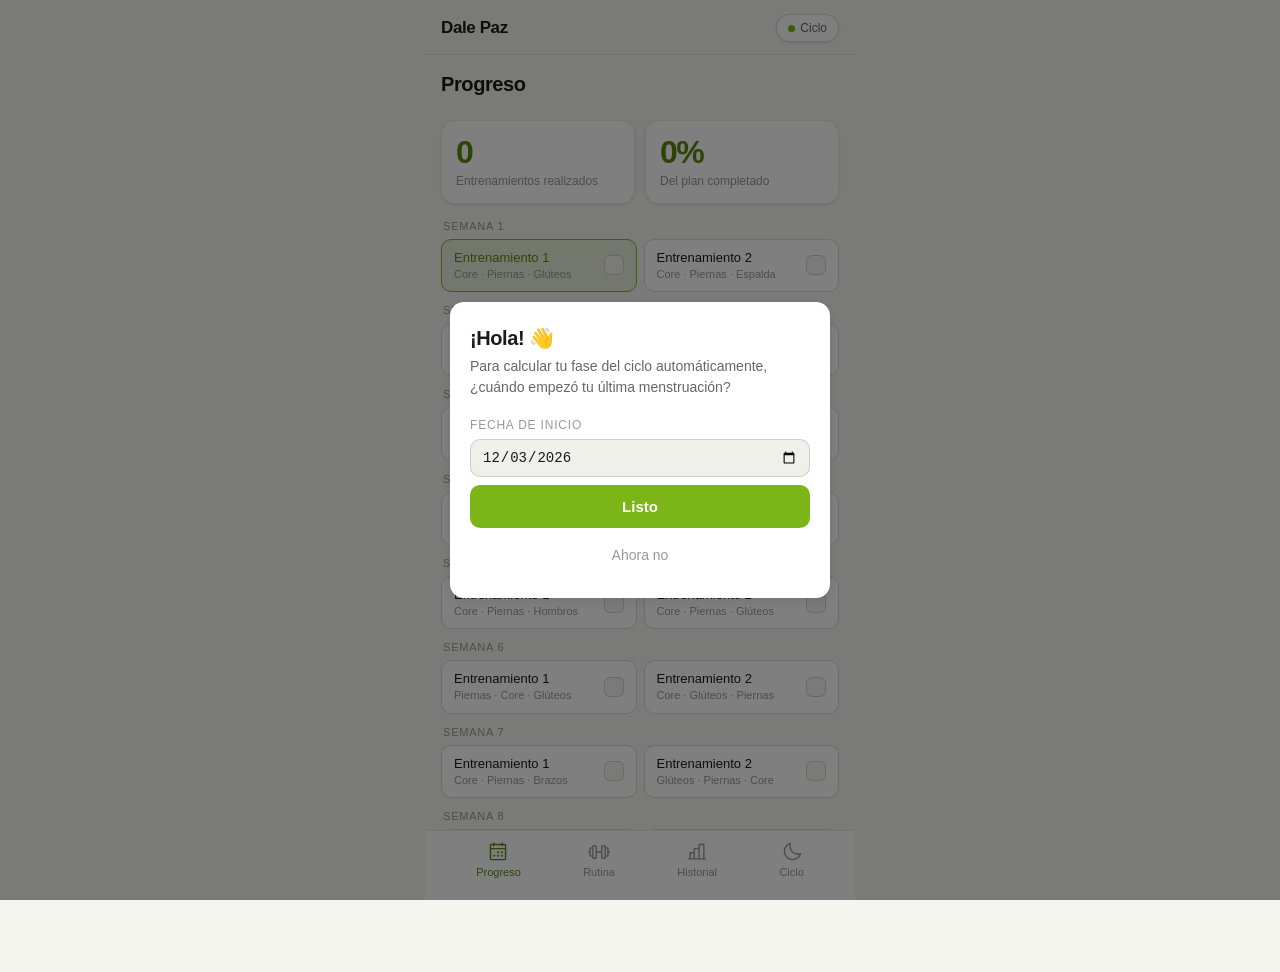
==== commit e6bf81c4: "Fix sync data loss, add cycle history model and period reminder Sincronización: - El rechazo por "st" ====
--- a/index.html
+++ b/index.html
@@ -2,7 +2,7 @@
 <html lang="es">
 <head>
 <meta charset="UTF-8">
-<meta name="viewport" content="width=device-width, initial-scale=1.0, user-scalable=no">
+<meta name="viewport" content="width=device-width, initial-scale=1.0, viewport-fit=cover">
 <title>Mi Rutina</title>
 <style>
 *{box-sizing:border-box;margin:0;padding:0}
@@ -26,25 +26,6 @@
 .cycle-pill{display:flex;align-items:center;gap:5px;background:var(--bg2);border:0.5px solid var(--border2);border-radius:20px;padding:6px 11px;cursor:pointer;font-size:12px;color:var(--text2);white-space:nowrap;box-shadow:var(--shadow)}
 .cycle-dot{width:7px;height:7px;border-radius:50%;background:var(--accent);flex-shrink:0}
 
-/* COLLAPSIBLE SELECTOR */
-.selector-wrap{margin:12px 16px 0}
-.selector-toggle{width:100%;display:flex;align-items:center;justify-content:space-between;padding:10px 13px;background:var(--bg2);border:0.5px solid var(--border2);border-radius:var(--radius-sm);cursor:pointer;box-shadow:var(--shadow);-webkit-tap-highlight-color:transparent}
-.selector-toggle-left{display:flex;align-items:center;gap:8px}
-.selector-toggle-label{font-size:13px;font-weight:600;color:var(--text)}
-.selector-toggle-sub{font-size:12px;color:var(--text2)}
-.selector-toggle-arrow{font-size:12px;color:var(--text3);transition:transform 0.2s}
-.selector-toggle-arrow.open{transform:rotate(180deg)}
-.selector-body{display:none;padding:10px 0 0}
-.selector-body.open{display:block}
-.selector-grid{display:grid;grid-template-columns:1fr 1fr;gap:8px;margin-bottom:8px}
-.selector-section-label{font-size:11px;color:var(--text3);text-transform:uppercase;letter-spacing:0.8px;font-weight:500;margin-bottom:6px;grid-column:1/-1}
-.session-item{display:flex;align-items:center;justify-content:space-between;padding:9px 11px;background:var(--bg2);border:1px solid var(--border2);border-radius:var(--radius-sm);cursor:pointer;transition:all 0.15s;-webkit-tap-highlight-color:transparent}
-.session-item.selected{border-color:var(--accent);background:var(--accent-bg)}
-.session-item-label{font-size:13px;font-weight:500;color:var(--text)}
-.session-item.selected .session-item-label{color:var(--accent-dark)}
-.session-checkbox{width:18px;height:18px;border-radius:5px;border:1.5px solid var(--border2);display:flex;align-items:center;justify-content:center;flex-shrink:0;background:var(--bg3);transition:all 0.15s}
-.session-item.done-session .session-checkbox{background:var(--green);border-color:var(--green)}
-.session-item.done-session .session-item-label{color:var(--text3);text-decoration:line-through}
 
 /* PROGRESS */
 .progress-section{padding:10px 16px 0}
@@ -223,7 +204,21 @@
 
 /* CICLO VIEW */
 .ciclo-section{padding:14px 16px 0}
-.ciclo-card{background:var(--bg2);border:0.5px solid var(--border);border-radius:var(--radius);padding:14px;box-shadow:var(--shadow)}
+.ciclo-card{background:var(--bg2);border:0.5px solid var(--border);border-radius:var(--radius);padding:14px;box-shadow:var(--shadow);margin-bottom:10px}
+.cyc-stats{display:grid;grid-template-columns:1fr 1fr;gap:9px}
+.cyc-stat{background:var(--bg3);border-radius:var(--radius-sm);padding:10px 11px}
+.cyc-stat-value{font-size:19px;font-weight:700;letter-spacing:-0.4px;color:var(--text)}
+.cyc-stat-value.late{color:var(--red)}
+.cyc-stat-value.today{color:var(--accent-dark)}
+.cyc-stat-label{font-size:11px;color:var(--text3);margin-top:2px;line-height:1.3}
+.cyc-today-btn{width:100%;margin-top:11px;padding:11px;border-radius:var(--radius-sm);background:var(--accent);color:#fff;font-size:14px;font-weight:600;border:none;cursor:pointer;-webkit-tap-highlight-color:transparent}
+.cyc-today-btn:active{background:var(--accent-dark)}
+.cyc-row{display:flex;align-items:center;justify-content:space-between;padding:9px 0;border-bottom:0.5px solid var(--border)}
+.cyc-row:last-child{border-bottom:none}
+.cyc-row-date{font-size:13px;font-weight:500;color:var(--text)}
+.cyc-row-gap{font-size:11px;color:var(--text3);margin-top:1px}
+.cyc-row-del{background:transparent;border:none;color:var(--text3);font-size:17px;cursor:pointer;padding:3px 7px;-webkit-tap-highlight-color:transparent}
+.cyc-empty{font-size:13px;color:var(--text3);padding:6px 0}
 #ciclo-phase-detail-box .phase-detail{margin-bottom:12px}
 
 .pw-day-zones{font-size:11px;color:var(--text3);margin-top:2px;line-height:1.3}
@@ -364,20 +359,31 @@
   <div class="session-header"><div class="session-title">Mi ciclo</div></div>
   <div class="ciclo-section">
     <div id="ciclo-phase-detail-box"></div>
+
+    <div class="ciclo-card" id="ciclo-stats-card">
+      <div class="cyc-stats" id="ciclo-stats"></div>
+      <button class="cyc-today-btn" onclick="registerPeriodToday()">Me vino hoy</button>
+    </div>
+
     <div class="ciclo-card">
       <div class="phase-options">
-        <div class="phase-opt folicular" onclick="setCicloPhase('folicular')"><div class="phase-opt-name">Folicular</div><div class="phase-opt-hint">Día 6–13</div></div>
-        <div class="phase-opt ovulacion" onclick="setCicloPhase('ovulacion')"><div class="phase-opt-name">Ovulación</div><div class="phase-opt-hint">Día 14</div></div>
-        <div class="phase-opt lutea" onclick="setCicloPhase('lutea')"><div class="phase-opt-name">Lútea</div><div class="phase-opt-hint">Día 15–28</div></div>
-        <div class="phase-opt menstrual" onclick="setCicloPhase('menstrual')"><div class="phase-opt-name">Menstrual</div><div class="phase-opt-hint">Día 1–5</div></div>
+        <div class="phase-opt folicular" onclick="setCicloPhase('folicular')"><div class="phase-opt-name">Folicular</div><div class="phase-opt-hint" data-phase="folicular"></div></div>
+        <div class="phase-opt ovulacion" onclick="setCicloPhase('ovulacion')"><div class="phase-opt-name">Ovulación</div><div class="phase-opt-hint" data-phase="ovulacion"></div></div>
+        <div class="phase-opt lutea" onclick="setCicloPhase('lutea')"><div class="phase-opt-name">Lútea</div><div class="phase-opt-hint" data-phase="lutea"></div></div>
+        <div class="phase-opt menstrual" onclick="setCicloPhase('menstrual')"><div class="phase-opt-name">Menstrual</div><div class="phase-opt-hint" data-phase="menstrual"></div></div>
       </div>
       <div class="modal-divider"></div>
-      <div class="modal-label">Inicio de último período</div>
+      <div class="modal-label">Registrar inicio de período</div>
       <div class="date-input-row">
         <input type="date" class="date-input" id="ciclo-date-input"/>
-        <button class="date-save-btn" onclick="saveCicloDate()">Guardar</button>
+        <button class="date-save-btn" onclick="saveCicloDate()">Agregar</button>
       </div>
       <div class="cycle-calc-result" id="ciclo-calc-result"></div>
+    </div>
+
+    <div class="ciclo-card" id="ciclo-history-card">
+      <div class="modal-label">Mis períodos</div>
+      <div id="ciclo-history"></div>
     </div>
   </div>
 </div>
@@ -404,13 +410,13 @@
     <div class="modal-sub">Calculada automáticamente · podés ajustarla manualmente</div>
     <div id="phase-detail-box"></div>
     <div class="phase-options">
-      <div class="phase-opt folicular" onclick="setPhaseManual('folicular')"><div class="phase-opt-name">Folicular</div><div class="phase-opt-hint">Día 6–13</div></div>
-      <div class="phase-opt ovulacion" onclick="setPhaseManual('ovulacion')"><div class="phase-opt-name">Ovulación</div><div class="phase-opt-hint">Día 14</div></div>
-      <div class="phase-opt lutea" onclick="setPhaseManual('lutea')"><div class="phase-opt-name">Lútea</div><div class="phase-opt-hint">Día 15–28</div></div>
-      <div class="phase-opt menstrual" onclick="setPhaseManual('menstrual')"><div class="phase-opt-name">Menstrual</div><div class="phase-opt-hint">Día 1–5</div></div>
+      <div class="phase-opt folicular" onclick="setPhaseManual('folicular')"><div class="phase-opt-name">Folicular</div><div class="phase-opt-hint" data-phase="folicular"></div></div>
+      <div class="phase-opt ovulacion" onclick="setPhaseManual('ovulacion')"><div class="phase-opt-name">Ovulación</div><div class="phase-opt-hint" data-phase="ovulacion"></div></div>
+      <div class="phase-opt lutea" onclick="setPhaseManual('lutea')"><div class="phase-opt-name">Lútea</div><div class="phase-opt-hint" data-phase="lutea"></div></div>
+      <div class="phase-opt menstrual" onclick="setPhaseManual('menstrual')"><div class="phase-opt-name">Menstrual</div><div class="phase-opt-hint" data-phase="menstrual"></div></div>
     </div>
     <div class="modal-divider"></div>
-    <div class="modal-label">Inicio de último período</div>
+    <div class="modal-label">Registrar inicio de período</div>
     <div class="date-input-row">
       <input type="date" class="date-input" id="cycle-date-input"/>
       <button class="date-save-btn" onclick="saveCycleDate()">Guardar</button>
@@ -429,6 +435,18 @@
     <input type="date" class="date-input" id="first-run-date" style="width:100%;margin-bottom:4px"/>
     <button class="first-run-btn" onclick="saveFirstRunDate()">Listo</button>
     <button class="first-run-skip" onclick="skipFirstRun()">Ahora no</button>
+  </div>
+</div>
+
+<!-- AVISO DE PERÍODO ESPERADO -->
+<div class="first-run-overlay" id="period-due-modal">
+  <div class="first-run-modal">
+    <div class="first-run-title">¿Te vino? 🩸</div>
+    <div class="first-run-sub" id="period-due-sub"></div>
+    <div class="modal-label">Primer día del período</div>
+    <input type="date" class="date-input" id="period-due-date" style="width:100%;margin-bottom:4px"/>
+    <button class="first-run-btn" onclick="savePeriodDue()">Sí, registrar</button>
+    <button class="first-run-skip" onclick="snoozePeriodDue()">Todavía no · recordámelo mañana</button>
   </div>
 </div>
 
@@ -566,25 +584,25 @@
 };
 const PHASE_DETAIL={
   folicular:{
-    name:'Fase Folicular · Día 6–13',
+    name:'Fase Folicular',
     desc:'Los niveles de estrógeno suben progresivamente. Tu energía, fuerza y recuperación mejoran día a día. Es el mejor momento para desafiarte y salir de la zona de confort.',
     advice:'💪 Recomendado: subir peso o repeticiones',
     cls:'folicular'
   },
   ovulacion:{
-    name:'Ovulación · Día 14',
+    name:'Ovulación',
     desc:'Pico máximo de estrógeno y testosterona. Tu fuerza y coordinación están en su punto más alto. Aprovechá para entrenar pesado y con máxima intensidad.',
     advice:'🔥 Recomendado: máxima carga, entrenar fuerte',
     cls:'ovulacion'
   },
   lutea:{
-    name:'Fase Lútea · Día 15–28',
+    name:'Fase Lútea',
     desc:'La progesterona sube y el cuerpo genera más calor. Podés sentir más fatiga o retención. Mantené la rutina pero escuchá cómo te sentís cada día.',
     advice:'🌙 Recomendado: mantener peso, no forzar',
     cls:'lutea'
   },
   menstrual:{
-    name:'Menstruación · Día 1–5',
+    name:'Menstruación',
     desc:'Los niveles hormonales están en su punto más bajo. Es normal sentir cansancio o molestias. El movimiento suave ayuda, pero priorizá el descanso si lo necesitás.',
     advice:'❤️ Recomendado: bajar peso o descansar si es necesario',
     cls:'menstrual'
@@ -600,7 +618,8 @@
   const d=PHASE_DETAIL[phase];
   const day=calcCycleDay();
   const dayHtml=day?`<div class="phase-detail-day">Día ${day}</div>`:'';
-  box.innerHTML=`<div class="phase-detail ${d.cls}">${dayHtml}<div class="phase-detail-name">${d.name}</div><div class="phase-detail-desc">${d.desc}</div><div class="phase-detail-advice">${d.advice}</div></div>`;
+  const rango=phaseRange(phase);
+  box.innerHTML=`<div class="phase-detail ${d.cls}">${dayHtml}<div class="phase-detail-name">${d.name}${rango?' · '+rango:''}</div><div class="phase-detail-desc">${d.desc}</div><div class="phase-detail-advice">${d.advice}</div></div>`;
 }
 
 // ── ROUTINE ───────────────────────────────────────────────────
@@ -630,6 +649,9 @@
 let customSeries={},customReps={},sessionOrders={};
 let weightHistory={},extraExercises=[];
 let cycleStartDate=null,manualPhase=null,syncTimeout=null;
+// cycleStarts: historial de inicios de período (ISO 'YYYY-MM-DD', ascendente). De acá sale
+// el largo real del ciclo. cycleStartDate se mantiene como el último, por compatibilidad.
+let cycleStarts=[],periodPromptedOn=null;
 
 function sk(n){return 'ex_'+n.replace(/\s+/g,'_')}
 function ck(n,w,d){return 'chk_w'+w+'d'+d+'_'+n.replace(/\s+/g,'_')}
@@ -640,7 +662,7 @@
   if(v>0){
     const key=sk(n);
     if(!weightHistory[key])weightHistory[key]=[];
-    const today=new Date().toISOString().split('T')[0];
+    const today=todayISO();   // fecha LOCAL: con toISOString, entrenar de noche quedaba registrado al día siguiente
     const h=weightHistory[key];
     if(h.length&&h[h.length-1].d===today) h[h.length-1].v=v;
     else h.push({d:today,v});
@@ -653,8 +675,7 @@
 function toggleSessDone(w,d){
   doneSessions[sessKey(w,d)]=!isSessDone(w,d);
   persistAll();
-  renderSelectorGrid();
-  updateSelectorLabel();
+  updateSessionLabel();
   renderProgressView();
 }
 
@@ -673,30 +694,137 @@
 }
 
 // ── PERSIST ───────────────────────────────────────────────────
-function persistAll(){
-  const snapshot=JSON.stringify({weights,checks,doneSessions,cycleStartDate,manualPhase,customSeries,customReps,sessionOrders,weightHistory,extraExercises});
-  try{localStorage.setItem('gym_data',snapshot)}catch(e){}
+// Cada cambio guarda en el teléfono (localStorage) y luego sube a Google Sheets.
+// Se compara siempre por fecha de modificación (updatedAt): gana el dato más nuevo,
+// así una copia vieja de Sheets nunca pisa lo que hiciste hoy.
+const LS_KEY='gym_data', LS_DIRTY='gym_dirty';
+let updatedAt=0, syncing=false, syncQueued=false, retryTimer=null, pendingRemote=null;
+
+function buildSnapshot(){
+  return {weights,checks,doneSessions,cycleStartDate,cycleStarts,periodPromptedOn,manualPhase,customSeries,customReps,sessionOrders,weightHistory,extraExercises,updatedAt};
+}
+function applySnapshot(s){
+  weights=s.weights||{};checks=s.checks||{};doneSessions=s.doneSessions||{};
+  cycleStartDate=s.cycleStartDate||null;manualPhase=s.manualPhase||null;
+  customSeries=s.customSeries||{};customReps=s.customReps||{};sessionOrders=s.sessionOrders||{};
+  weightHistory=s.weightHistory||{};extraExercises=s.extraExercises||[];
+  periodPromptedOn=s.periodPromptedOn||null;
+  // Datos viejos solo tenían cycleStartDate: lo convertimos en el primer elemento del historial
+  cycleStarts=Array.isArray(s.cycleStarts)?s.cycleStarts.slice():[];
+  if(!cycleStarts.length&&cycleStartDate) cycleStarts=[cycleStartDate];
+  normalizeCycleStarts();
+  updatedAt=+s.updatedAt||0;
+}
+function hasData(s){
+  if(!s) return false;
+  return ['weights','checks','doneSessions','customSeries','customReps','weightHistory'].some(k=>s[k]&&Object.keys(s[k]).length)
+    || !!s.cycleStartDate || (s.cycleStarts&&s.cycleStarts.length>0) || (s.extraExercises&&s.extraExercises.length>0);
+}
+function saveLocal(snap){
+  try{localStorage.setItem(LS_KEY,JSON.stringify(snap));return true}catch(e){return false}
+}
+// minTs: marca de tiempo mínima a superar. Sirve para forzar que este dispositivo gane
+// aunque el otro tenga el reloj adelantado (si no, el backend rechaza para siempre).
+function persistAll(minTs){
+  updatedAt=Math.max(Date.now(),(+minTs||0)+1);
+  saveLocal(buildSnapshot());
+  try{localStorage.setItem(LS_DIRTY,'1')}catch(e){}
+  setSyncStatus('pending');
   clearTimeout(syncTimeout);
-  syncTimeout=setTimeout(()=>syncToSheets(JSON.parse(snapshot)),1500);
+  syncTimeout=setTimeout(syncToSheets,1200);
 }
 function setSyncStatus(s){
   const el=document.getElementById('sync-status');if(!el)return;
-  if(s==='saving'){el.textContent='Guardando...';el.style.color='#999'}
-  else if(s==='ok'){el.textContent='✓';el.style.color='var(--green)';setTimeout(()=>{el.textContent=''},2500)}
-  else if(s==='err'){el.textContent='⚠ local';el.style.color='var(--amber)'}
-}
-
-function syncToSheets(data){
+  el.onclick=(s==='err')?()=>syncToSheets():null;
+  el.style.cursor=(s==='err')?'pointer':'';
+  el.onclick=(s==='conflict')?resolveConflict:(s==='err')?()=>syncToSheets():null;
+  el.style.cursor=(s==='err'||s==='conflict')?'pointer':'';
+  if(s==='pending'||s==='saving'){el.textContent='Guardando…';el.style.color='var(--text2)'}
+  else if(s==='ok'){el.textContent='✓ Guardado';el.style.color='var(--accent-dark)';setTimeout(()=>{if(el.textContent==='✓ Guardado')el.textContent=''},2500)}
+  else if(s==='err'){el.textContent='⚠ Sin sincronizar · tocá para reintentar';el.style.color='var(--amber)'}
+  else if(s==='conflict'){el.textContent='⚠ Otro dispositivo · tocá para resolver';el.style.color='var(--amber)'}
+}
+
+// Sube el estado actual y VERIFICA leyendo de vuelta (el POST no-cors no devuelve respuesta,
+// por eso antes mostraba "✓" aunque no se hubiera guardado nada).
+//
+// La verificación es por IGUALDAD exacta de updatedAt, no por ">=": el backend rechaza
+// (sin guardar) un envío más viejo que lo que ya tiene, y en ese caso el dato de vuelta es
+// MÁS NUEVO que el nuestro. Con ">=" eso se leía como éxito y se perdía el entrenamiento.
+async function syncToSheets(){
+  if(syncing){syncQueued=true;return}
+  syncing=true;syncQueued=false;
+  clearTimeout(retryTimer);
   setSyncStatus('saving');
-  const blob=new Blob([JSON.stringify(data)],{type:'text/plain'});
-  fetch(SHEETS_URL,{method:'POST',mode:'no-cors',body:blob})
-    .then(()=>setSyncStatus('ok'))
-    .catch(()=>setSyncStatus('err'));
-}
+  const snap=buildSnapshot();
+  let ok=false,conflict=false;
+  try{
+    await fetch(SHEETS_URL,{method:'POST',mode:'no-cors',body:new Blob([JSON.stringify(snap)],{type:'text/plain'})});
+    const remote=await loadFromSheets();
+    const rT=remote?(+remote.updatedAt||0):-1;
+    ok=(rT===snap.updatedAt);
+    // El servidor tiene algo más nuevo: nuestro envío fue rechazado. No es un error de red,
+    // reintentar solo repetiría el rechazo — lo decide quien está usando la app.
+    if(!ok&&rT>snap.updatedAt){conflict=true;pendingRemote=remote}
+  }catch(e){ok=false}
+  syncing=false;
+  if(ok&&snap.updatedAt===updatedAt&&!syncQueued){
+    try{localStorage.removeItem(LS_DIRTY)}catch(e){}
+    setSyncStatus('ok');
+  } else if(ok||syncQueued){
+    syncToSheets(); // hubo cambios mientras subía
+  } else if(conflict){
+    setSyncStatus('conflict');
+  } else {
+    setSyncStatus('err');
+    retryTimer=setTimeout(syncToSheets,30000);
+  }
+}
+
+// Conflicto: este teléfono y Sheets tienen versiones distintas y no hay forma de fusionarlas
+// (se guarda todo el estado junto). Preguntamos en vez de elegir por ella y perder datos.
+function resolveConflict(){
+  if(!pendingRemote) return syncToSheets();
+  const quedarse=confirm(
+    'Hay datos más nuevos guardados desde otro dispositivo.\n\n'+
+    'Aceptar: conservar lo de ESTE teléfono (pisa lo del otro).\n'+
+    'Cancelar: traer lo del otro dispositivo (descarta lo de este teléfono).'
+  );
+  if(quedarse){
+    const rT=+pendingRemote.updatedAt||0;
+    pendingRemote=null;
+    persistAll(rT);         // nos ponemos por encima del remoto para que el backend lo acepte
+    clearTimeout(syncTimeout);
+    syncToSheets();         // sin esperar el debounce: es una acción explícita
+  } else {
+    applySnapshot(pendingRemote);
+    pendingRemote=null;
+    saveLocal(buildSnapshot());
+    try{localStorage.removeItem(LS_DIRTY)}catch(e){}
+    setSyncStatus('ok');
+    rerenderCurrentView();
+  }
+}
+
+// Envío rápido al cerrar/minimizar la app (sin esperar verificación)
+function flushOnHide(){
+  if(localStorage.getItem(LS_DIRTY)!=='1') return;
+  try{
+    const body=JSON.stringify(buildSnapshot());
+    fetch(SHEETS_URL,{method:'POST',mode:'no-cors',keepalive:body.length<60000,body:new Blob([body],{type:'text/plain'})}).catch(()=>{});
+  }catch(e){}
+}
+document.addEventListener('visibilitychange',()=>{
+  if(document.visibilityState==='hidden'){flushOnHide();return}
+  if(localStorage.getItem(LS_DIRTY)==='1') syncToSheets();
+  checkPeriodDue();   // si dejaste la app abierta varios días, al volver igual avisa
+});
+window.addEventListener('pagehide',flushOnHide);
+window.addEventListener('online',()=>{if(localStorage.getItem(LS_DIRTY)==='1')syncToSheets()});
 
 function loadFromSheets(){
   return new Promise((resolve)=>{
-    const cbName='_gjcb'+Date.now();
+    const cbName='_gjcb'+Date.now()+Math.floor(Math.random()*1e4);
     const script=document.createElement('script');
     let settled=false;
     const finish=(data)=>{
@@ -709,53 +837,119 @@
     };
     const timeout=setTimeout(()=>finish(null),8000);
     window[cbName]=finish;
-    script.src=SHEETS_URL+'?callback='+cbName;
+    script.onerror=()=>finish(null);
+    script.src=SHEETS_URL+'?callback='+cbName+'&t='+Date.now();
     document.head.appendChild(script);
   });
 }
 
-async function loadAll(){
-  // 1. Load from localStorage first (instant)
-  try{
-    const local=JSON.parse(localStorage.getItem('gym_data')||'{}');
-    weights=local.weights||{};checks=local.checks||{};doneSessions=local.doneSessions||{};
-    cycleStartDate=local.cycleStartDate||null;manualPhase=local.manualPhase||null;
-    customSeries=local.customSeries||{};customReps=local.customReps||{};sessionOrders=local.sessionOrders||{};
-    weightHistory=local.weightHistory||{};extraExercises=local.extraExercises||[];
-  }catch(e){weights={};checks={};doneSessions={}}
-
-  // 2. Try loading from Sheets via JSONP
-  try{
-    const remote=await loadFromSheets();
-    if(remote&&typeof remote==='object'){
-      if(remote.weights)        weights=remote.weights;
-      if(remote.checks)         checks=remote.checks;
-      if(remote.doneSessions)   doneSessions=remote.doneSessions;
-      if(remote.cycleStartDate) cycleStartDate=remote.cycleStartDate;
-      if(remote.manualPhase)    manualPhase=remote.manualPhase;
-      if(remote.customSeries)   customSeries=remote.customSeries;
-      if(remote.customReps)     customReps=remote.customReps;
-      if(remote.sessionOrders)  sessionOrders=remote.sessionOrders;
-      if(remote.weightHistory)  weightHistory=remote.weightHistory;
-      if(remote.extraExercises) extraExercises=remote.extraExercises;
-      try{localStorage.setItem('gym_data',JSON.stringify({weights,checks,doneSessions,cycleStartDate,manualPhase,customSeries,customReps,sessionOrders,weightHistory,extraExercises}))}catch(e){}
-    }
-  }catch(e){}
+// 1. Lo guardado en este teléfono. Es síncrono a propósito: la app tiene que poder
+//    dibujarse y usarse sin esperar un segundo a la red.
+function loadLocal(){
+  let local=null;
+  try{local=JSON.parse(localStorage.getItem(LS_KEY)||'null')}catch(e){}
+  if(local) applySnapshot(local);
+  // Pedir al navegador que no borre los datos locales por falta de uso
+  try{if(navigator.storage&&navigator.storage.persist) navigator.storage.persist()}catch(e){}
+}
+
+// 2. Comparar con Google Sheets: gana lo más reciente. Corre en segundo plano, después
+//    del primer dibujado, porque puede tardar hasta 8 segundos en contestar.
+async function reconcileWithSheets(){
+  const remote=await loadFromSheets();
+  const remoteOk=remote&&typeof remote==='object'&&!remote.error&&remote.ok!==false;
+  if(!remoteOk){
+    if(localStorage.getItem(LS_DIRTY)==='1') syncToSheets();
+    else if(hasData(buildSnapshot())) setSyncStatus('err');
+    return;
+  }
+  // Comparamos contra el estado ACTUAL (updatedAt / buildSnapshot), no contra la foto que
+  // leímos de localStorage al arrancar: la app ya es usable mientras esto viaja, y lo que
+  // hayas tocado en el medio tiene que ganarle a una respuesta más vieja.
+  const localNow=buildSnapshot();
+  const rT=+remote.updatedAt||0, lT=updatedAt;
+  if(rT>lT){
+    applySnapshot(remote);              // Sheets tiene algo más nuevo (p. ej. otro dispositivo)
+    saveLocal(buildSnapshot());
+    rerenderCurrentView();
+  } else if(hasData(localNow)&&(lT>rT||localStorage.getItem(LS_DIRTY)==='1'||rT===0)){
+    if(!updatedAt){updatedAt=Date.now();saveLocal(buildSnapshot())}
+    syncToSheets();                     // lo local es más nuevo (o Sheets está vacío/viejo): subirlo
+  } else if(!hasData(localNow)&&hasData(remote)){
+    applySnapshot(remote);              // teléfono vacío: restaurar desde Sheets
+    saveLocal(buildSnapshot());
+    rerenderCurrentView();
+  }
 }
 
 // ── CYCLE ─────────────────────────────────────────────────────
+// El largo del ciclo sale del promedio de tus últimos períodos, no de un 28 fijo.
+// La ovulación se cuenta hacia ATRÁS desde el próximo período: la fase lútea dura
+// ~14 días casi siempre, mientras que la folicular es la que se estira o se acorta.
+// Por eso en un ciclo de 31 días ovulás el día 17, no el 14.
+const DEFAULT_CYCLE=28, LUTEAL_DAYS=14, MIN_CYCLE=21, MAX_CYCLE=40, PERIOD_DAYS=5, AVG_OVER=6;
+
+// Fechas al mediodía local: evita que un cambio de horario corra un día entero.
+function parseDay(s){const p=String(s).split('-').map(Number);return new Date(p[0],p[1]-1,p[2],12,0,0)}
+function todayISO(){const d=new Date();return d.getFullYear()+'-'+String(d.getMonth()+1).padStart(2,'0')+'-'+String(d.getDate()).padStart(2,'0')}
+function daysBetween(a,b){return Math.round((parseDay(b)-parseDay(a))/864e5)}
+function addDays(iso,n){const d=parseDay(iso);d.setDate(d.getDate()+n);return d.getFullYear()+'-'+String(d.getMonth()+1).padStart(2,'0')+'-'+String(d.getDate()).padStart(2,'0')}
+
+// No alcanza con el formato: '2026-13-45' lo cumple y rompería todo el cálculo.
+// El estado viaja por una hoja de cálculo editable a mano, así que validamos la fecha real.
+function isValidDay(s){
+  if(!/^\d{4}-\d{2}-\d{2}$/.test(s||'')) return false;
+  const p=s.split('-').map(Number), dt=new Date(p[0],p[1]-1,p[2],12,0,0);
+  return dt.getFullYear()===p[0]&&dt.getMonth()===p[1]-1&&dt.getDate()===p[2];
+}
+function normalizeCycleStarts(){
+  cycleStarts=[...new Set(cycleStarts.filter(isValidDay))].sort();
+  cycleStartDate=cycleStarts.length?cycleStarts[cycleStarts.length-1]
+                :(isValidDay(cycleStartDate)?cycleStartDate:null);
+}
+function lastStart(){return cycleStarts.length?cycleStarts[cycleStarts.length-1]:cycleStartDate}
+
+// Promedio de los últimos AVG_OVER ciclos. Se descartan los largos imposibles (una fecha
+// mal tipeada, o un hueco porque no registraste un período) para que no ensucien el promedio.
+function cycleLengths(){
+  const out=[];
+  for(let i=1;i<cycleStarts.length;i++){
+    const len=daysBetween(cycleStarts[i-1],cycleStarts[i]);
+    if(len>=MIN_CYCLE&&len<=MAX_CYCLE) out.push(len);
+  }
+  return out;
+}
+function getCycleLength(){
+  const lens=cycleLengths().slice(-AVG_OVER);
+  if(!lens.length) return DEFAULT_CYCLE;
+  return Math.round(lens.reduce((a,b)=>a+b,0)/lens.length);
+}
+function ovulationDay(len=getCycleLength()){return Math.max(PERIOD_DAYS+2,len-LUTEAL_DAYS)}
+
+// Día del ciclo SIN dar la vuelta: si estás en el día 31 de un ciclo de 28, querés
+// enterarte de que tenés 3 días de atraso, no que "es el día 3".
+function calcCycleDay(){
+  const start=lastStart();
+  if(!start) return null;
+  const d=daysBetween(start,todayISO())+1;
+  return d>0?d:null;
+}
+function nextExpected(){const s=lastStart();return s?addDays(s,getCycleLength()):null}
+function daysUntilNext(){const n=nextExpected();return n?daysBetween(todayISO(),n):null}
+
 function calcPhase(){
-  if(cycleStartDate){
-    const diff=Math.floor((new Date()-new Date(cycleStartDate))/(864e5));
-    const d=((diff%28)+28)%28+1;
-    return d<=5?'menstrual':d<=13?'folicular':d===14?'ovulacion':'lutea';
-  }
-  return manualPhase;
-}
-function calcCycleDay(){
-  if(!cycleStartDate) return null;
-  const diff=Math.floor((new Date()-new Date(cycleStartDate))/(864e5));
-  return ((diff%28)+28)%28+1;
+  const day=calcCycleDay();
+  if(day==null) return manualPhase;
+  const len=getCycleLength(), ov=ovulationDay(len);
+  if(day<=PERIOD_DAYS) return 'menstrual';
+  if(day<ov) return 'folicular';
+  if(day===ov) return 'ovulacion';
+  return 'lutea';
+}
+// Rango de días de cada fase, adaptado a TU largo de ciclo (para mostrar en la UI)
+function phaseRange(p,len=getCycleLength()){
+  const ov=ovulationDay(len);
+  return {menstrual:'Día 1–'+PERIOD_DAYS,folicular:'Día '+(PERIOD_DAYS+1)+'–'+(ov-1),ovulacion:'Día '+ov,lutea:'Día '+(ov+1)+'–'+len}[p]||'';
 }
 function phaseLabel(p){return{folicular:'Fase folicular · más energía 💪',ovulacion:'Ovulación · pico de fuerza 🔥',lutea:'Fase lútea · moderá si es necesario 🌙',menstrual:'Menstruación · escuchá tu cuerpo ❤️'}[p]||''}
 function phaseName(p){return{folicular:'Folicular',ovulacion:'Ovulación',lutea:'Lútea',menstrual:'Menstrual'}[p]||'Ciclo'}
@@ -780,9 +974,14 @@
     el.classList.remove('selected');
     if(phase&&el.classList.contains(phase)) el.classList.add('selected');
   });
+  // Los rangos de días se recalculan con tu largo de ciclo real
+  const len=getCycleLength();
+  document.querySelectorAll('.phase-opt-hint[data-phase]').forEach(el=>{
+    el.textContent=phaseRange(el.dataset.phase,len);
+  });
 }
 function openCycleModal(){
-  if(cycleStartDate) document.getElementById('cycle-date-input').value=cycleStartDate;
+  document.getElementById('cycle-date-input').value=todayISO();
   updateCycleCalcResult();
   renderPhaseDetail(calcPhase());
   document.getElementById('cycle-modal').classList.add('open');
@@ -792,11 +991,16 @@
 function updateCalcResult(elId){
   const el=document.getElementById(elId);
   if(!el) return;
-  if(!cycleStartDate){el.style.display='none';return}
-  const diff=Math.floor((new Date()-new Date(cycleStartDate))/(864e5));
-  const d=((diff%28)+28)%28+1;
+  const d=calcCycleDay();
+  if(d==null){el.style.display='none';return}
+  const falta=daysUntilNext();
+  let cuando;
+  if(falta>1)       cuando='faltan '+falta+' días';
+  else if(falta===1)cuando='falta 1 día';
+  else if(falta===0)cuando='te toca hoy';
+  else              cuando=(-falta)+(falta===-1?' día de atraso':' días de atraso');
   el.style.display='block';
-  el.textContent='Día '+d+' del ciclo · '+phaseName(calcPhase());
+  el.textContent='Día '+d+' · '+phaseName(calcPhase())+' · ciclo de '+getCycleLength()+' días · '+cuando;
 }
 function updateCycleCalcResult(){updateCalcResult('cycle-calc-result')}
 function updateCicloCalcResult(){updateCalcResult('ciclo-calc-result')}
@@ -805,83 +1009,85 @@
 function setPhaseManual(p){savePhase(p,closeCycleModal)}
 function setCicloPhase(p){savePhase(p,renderCicloView)}
 
+// Registrar el inicio de un período. Suma al historial en vez de pisar la fecha anterior:
+// así el largo del ciclo se vuelve cada vez más preciso en lugar de desfasarse.
+function registerPeriodStart(iso){
+  if(!isValidDay(iso)) return false;
+  if(daysBetween(iso,todayISO())<0) return false;        // no aceptamos fechas futuras
+  if(!cycleStarts.includes(iso)) cycleStarts.push(iso);
+  normalizeCycleStarts();
+  manualPhase=null;
+  periodPromptedOn=null;                                  // arranca un ciclo nuevo: se puede volver a preguntar
+  persistAll();
+  renderPhase();
+  return true;
+}
+function deletePeriodStart(iso){
+  cycleStarts=cycleStarts.filter(d=>d!==iso);
+  if(!cycleStarts.length) cycleStartDate=null;
+  normalizeCycleStarts();
+  persistAll();renderPhase();renderCicloView();
+}
+function registerPeriodToday(){
+  registerPeriodStart(todayISO());
+  renderCicloView();
+}
+
 function saveCycleStartDate(inputId,afterSave){
   const val=document.getElementById(inputId).value;
-  if(!val) return;
-  cycleStartDate=val;manualPhase=null;persistAll();renderPhase();afterSave();
+  if(!registerPeriodStart(val)) return;
+  afterSave();
 }
 function saveCycleDate(){saveCycleStartDate('cycle-date-input',()=>{updateCycleCalcResult();closeCycleModal()})}
 function saveCicloDate(){saveCycleStartDate('ciclo-date-input',renderCicloView)}
 function checkFirstRun(){
-  if(!cycleStartDate&&!manualPhase){
+  if(!lastStart()&&!manualPhase){
     document.getElementById('first-run-modal').classList.add('open');
-    const d=new Date();d.setDate(d.getDate()-3);
-    document.getElementById('first-run-date').value=d.toISOString().split('T')[0];
+    document.getElementById('first-run-date').value=addDays(todayISO(),-3);
   }
 }
 function saveFirstRunDate(){
-  const val=document.getElementById('first-run-date').value;
-  if(val){cycleStartDate=val;manualPhase=null;persistAll();renderPhase()}
+  registerPeriodStart(document.getElementById('first-run-date').value);
   document.getElementById('first-run-modal').classList.remove('open');
 }
 function skipFirstRun(){document.getElementById('first-run-modal').classList.remove('open')}
 
+// ── AVISO AUTOMÁTICO DE PERÍODO ───────────────────────────────
+// Aparece cuando llegás al día esperado según TU promedio (o lo pasaste). Pregunta
+// una sola vez por día: si decís "todavía no", vuelve mañana, no en el próximo toque.
+function checkPeriodDue(){
+  if(!lastStart()) return;                                  // sin historial lo maneja checkFirstRun
+  if(document.getElementById('first-run-modal').classList.contains('open')) return;
+  if(periodPromptedOn===todayISO()) return;                 // ya preguntamos hoy
+  const falta=daysUntilNext();
+  if(falta===null||falta>0) return;                         // todavía no toca
+  const atraso=-falta, len=getCycleLength();
+  const basadoEn=cycleLengths().length
+    ? 'tu promedio de '+len+' días'
+    : 'un ciclo estimado de '+len+' días';
+  document.getElementById('period-due-sub').textContent=
+    (atraso===0 ? 'Según '+basadoEn+', hoy es el día en que te tocaría.'
+                : 'Según '+basadoEn+', te tocaba hace '+atraso+(atraso===1?' día':' días')+'.')
+    +' Si ya empezó, registralo y ajusto el cálculo.';
+  document.getElementById('period-due-date').value=todayISO();
+  document.getElementById('period-due-modal').classList.add('open');
+}
+function savePeriodDue(){
+  const val=document.getElementById('period-due-date').value;
+  if(!registerPeriodStart(val)) return;                     // fecha inválida o futura: no cerramos
+  document.getElementById('period-due-modal').classList.remove('open');
+  rerenderCurrentView();
+}
+function snoozePeriodDue(){
+  periodPromptedOn=todayISO();
+  persistAll();
+  document.getElementById('period-due-modal').classList.remove('open');
+}
+
 // ── SELECTOR ──────────────────────────────────────────────────
-function toggleSelector(){
-  selectorOpen=!selectorOpen;
-  document.getElementById('selector-body').classList.toggle('open',selectorOpen);
-  document.getElementById('selector-arrow').classList.toggle('open',selectorOpen);
-}
-function updateSelectorLabel(){
+function updateSessionLabel(){
   const el=document.getElementById('workout-session-label');
   if(el) el.textContent='Semana '+cW+' · Entrenamiento '+cD;
-}
-function buildSelectorGrid(){
-  const cont=document.getElementById('selector-grid-container');
-  cont.innerHTML='';
-  for(let w=1;w<=8;w++){
-    const wLabel=document.createElement('div');
-    wLabel.style.cssText='font-size:11px;color:var(--text3);text-transform:uppercase;letter-spacing:0.8px;font-weight:500;margin:10px 0 6px;padding:0 2px';
-    wLabel.textContent='Semana '+w;
-    cont.appendChild(wLabel);
-    const row=document.createElement('div');
-    row.style.cssText='display:grid;grid-template-columns:1fr 1fr;gap:7px;margin-bottom:4px';
-    for(let d=1;d<=2;d++){
-      const item=document.createElement('div');
-      item.className='session-item';
-      item.dataset.week=w;
-      item.dataset.day=d;
-      item.innerHTML=`<span class="session-item-label">Día ${d}</span><div class="session-checkbox"></div>`;
-      item.addEventListener('click',(e)=>{
-        if(e.target.closest('.session-checkbox')){
-          toggleSessDone(w,d);
-        } else {
-          cW=w;cD=d;
-          selectorOpen=false;
-          document.getElementById('selector-body').classList.remove('open');
-          document.getElementById('selector-arrow').classList.remove('open');
-          switchView('workout');
-        }
-      });
-      row.appendChild(item);
-    }
-    cont.appendChild(row);
-  }
-}
-function renderSelectorGrid(){
-  const cont=document.getElementById('selector-grid-container');
-  if(!cont) return;
-  if(!cont.querySelector('[data-week]')) buildSelectorGrid();
-  for(let w=1;w<=8;w++){
-    for(let d=1;d<=2;d++){
-      const item=cont.querySelector(`[data-week="${w}"][data-day="${d}"]`);
-      if(!item) continue;
-      const done=isSessDone(w,d);
-      const sel=(w===cW&&d===cD);
-      item.className='session-item'+(sel?' selected':'')+(done?' done-session':'');
-      item.querySelector('.session-checkbox').innerHTML=done?'<svg viewBox="0 0 14 14" fill="none" stroke="white" stroke-width="2.5"><polyline points="2,7 6,11 12,3"/></svg>':'';
-    }
-  }
 }
 
 // ── PROGRESS ──────────────────────────────────────────────────
@@ -897,22 +1103,51 @@
 
 // ── TIMER ─────────────────────────────────────────────────────
 function timerKey(n){return cW+'_'+cD+'_'+n}
+
+// Aviso al terminar: en plancha estás mirando el piso, no la pantalla.
+let audioCtx=null;
+function unlockAudio(){
+  try{
+    if(!audioCtx) audioCtx=new (window.AudioContext||window.webkitAudioContext)();
+    if(audioCtx.state==='suspended') audioCtx.resume();
+  }catch(e){audioCtx=null}
+}
+function notifyTimerDone(){
+  try{if(navigator.vibrate) navigator.vibrate([200,100,200,100,300])}catch(e){}
+  if(!audioCtx) return;
+  try{
+    // Tres pitidos cortos
+    [0,0.22,0.44].forEach(offset=>{
+      const osc=audioCtx.createOscillator(),gain=audioCtx.createGain();
+      const t0=audioCtx.currentTime+offset;
+      osc.frequency.value=880;
+      gain.gain.setValueAtTime(0.0001,t0);
+      gain.gain.exponentialRampToValueAtTime(0.35,t0+0.01);
+      gain.gain.exponentialRampToValueAtTime(0.0001,t0+0.16);
+      osc.connect(gain);gain.connect(audioCtx.destination);
+      osc.start(t0);osc.stop(t0+0.18);
+    });
+  }catch(e){}
+}
+
 function startTimer(n,k=timerKey(n)){
   if(timers[k]&&timers[k].interval)return;
-  if(!timers[k])timers[k]={elapsed:0,interval:null,preset:45};
+  unlockAudio();   // el navegador solo deja sonar si viene de un toque; este lo es
+  if(!timers[k])timers[k]={elapsed:0,interval:null,preset:45,notified:false};
   if(timers[k].elapsed>=timers[k].preset)resetTimer(n,k);
+  // El contador NO depende de que el elemento siga en pantalla: al volver a la vista de
+  // rutina se redibuja todo y, con el chequeo del DOM, el timer moría sin avisar.
   timers[k].interval=setInterval(()=>{
-    if(!document.getElementById('td-'+CSS.escape(n))){clearInterval(timers[k].interval);timers[k].interval=null;return}
     timers[k].elapsed++;
     updateTimerDisplay(n,k);
   },1000);
   updateTimerBtns(n,k);
 }
 function pauseTimer(n,k=timerKey(n)){if(!timers[k])return;clearInterval(timers[k].interval);timers[k].interval=null;updateTimerBtns(n,k)}
-function resetTimer(n,k=timerKey(n)){if(timers[k])clearInterval(timers[k].interval);timers[k]={elapsed:0,interval:null,preset:timers[k]?timers[k].preset:45};updateTimerDisplay(n,k);updateTimerBtns(n,k)}
+function resetTimer(n,k=timerKey(n)){if(timers[k])clearInterval(timers[k].interval);timers[k]={elapsed:0,interval:null,preset:timers[k]?timers[k].preset:45,notified:false};updateTimerDisplay(n,k);updateTimerBtns(n,k)}
 function setPreset(n,secs){
   const k=timerKey(n);
-  if(!timers[k]) timers[k]={elapsed:0,interval:null,preset:secs};
+  if(!timers[k]) timers[k]={elapsed:0,interval:null,preset:secs,notified:false};
   else timers[k].preset=secs;
   resetTimer(n,k);
   const td=document.getElementById('td-'+CSS.escape(n));
@@ -924,7 +1159,16 @@
   });
 }
 function fmtTime(s){const m=Math.floor(s/60),sec=s%60;return m>0?(sec>0?m+'m '+String(sec).padStart(2,'0')+'s':m+'m'):String(sec).padStart(2,'0')+'s'}
-function updateTimerDisplay(n,k=timerKey(n)){const t=timers[k]||{elapsed:0,preset:45};const el=document.getElementById('td-'+CSS.escape(n));if(!el)return;const rem=Math.max(0,t.preset-t.elapsed);if(t.elapsed>=t.preset){el.textContent='¡Listo!';el.className='timer-display done-t';pauseTimer(n,k)}else{el.textContent=fmtTime(rem);el.className='timer-display'+(t.interval?' running':'')}}
+function updateTimerDisplay(n,k=timerKey(n)){
+  const t=timers[k]||{elapsed:0,preset:45};
+  const done=t.elapsed>=t.preset;
+  if(done&&!t.notified){t.notified=true;notifyTimerDone()}   // una sola vez por vuelta
+  if(done) pauseTimer(n,k);
+  const el=document.getElementById('td-'+CSS.escape(n));
+  if(!el) return;                                            // corriendo en otra vista: seguí contando igual
+  if(done){el.textContent='¡Listo!';el.className='timer-display done-t'}
+  else{el.textContent=fmtTime(Math.max(0,t.preset-t.elapsed));el.className='timer-display'+(t.interval?' running':'')}
+}
 function updateTimerBtns(n,k=timerKey(n)){const running=timers[k]&&timers[k].interval;const btn=document.getElementById('tbstart-'+CSS.escape(n));if(btn){btn.textContent=running?'Pausar':'Iniciar';btn.className='timer-btn'+(running?' active':'')}}
 
 // ── UTILS ─────────────────────────────────────────────────────
@@ -1083,7 +1327,7 @@
 
     if(ex.timer){
       const k=timerKey(ex.n);
-      if(!timers[k])timers[k]={elapsed:0,interval:null,preset:45};
+      if(!timers[k])timers[k]={elapsed:0,interval:null,preset:45,notified:false};
       const t=timers[k];
       const rem=Math.max(0,t.preset-t.elapsed);
       const isDoneT=t.elapsed>=t.preset;
@@ -1130,6 +1374,12 @@
   const mo=['ene','feb','mar','abr','may','jun','jul','ago','sep','oct','nov','dic'];
   return `${parseInt(day)} ${mo[parseInt(m)-1]}`;
 }
+// Igual que fmtDate pero agrega el año cuando no es el actual
+function fmtDateLong(d){
+  if(!d)return'';
+  const y=d.split('-')[0];
+  return fmtDate(d)+(y===String(new Date().getFullYear())?'':' '+y);
+}
 
 function openHistDropdown(){
   filterHistDropdown(document.getElementById('hist-search-input').value||'');
@@ -1168,22 +1418,22 @@
   const W=containerW-16;
   const H=150;
   const pad={t:20,r:14,b:28,l:36};
-  const cW=W-pad.l-pad.r;
-  const cH=H-pad.t-pad.b;
+  const plotW=W-pad.l-pad.r;   // ancho del área de dibujo (NO confundir con cW = semana actual)
+  const plotH=H-pad.t-pad.b;
   const vals=hist.map(p=>p.v);
   const minV=Math.min(...vals),maxV=Math.max(...vals);
   const span=maxV-minV||maxV*0.2||10;
   const yLo=minV-span*0.2,yHi=maxV+span*0.2;
   const n=hist.length;
-  const xOf=i=>pad.l+(n===1?cW/2:(i/(n-1))*cW);
-  const yOf=v=>pad.t+(1-(v-yLo)/(yHi-yLo))*cH;
+  const xOf=i=>pad.l+(n===1?plotW/2:(i/(n-1))*plotW);
+  const yOf=v=>pad.t+(1-(v-yLo)/(yHi-yLo))*plotH;
   const pts=hist.map((p,i)=>`${xOf(i).toFixed(1)},${yOf(p.v).toFixed(1)}`).join(' ');
-  const areaPts=`${xOf(0).toFixed(1)},${(pad.t+cH).toFixed(1)} ${pts} ${xOf(n-1).toFixed(1)},${(pad.t+cH).toFixed(1)}`;
+  const areaPts=`${xOf(0).toFixed(1)},${(pad.t+plotH).toFixed(1)} ${pts} ${xOf(n-1).toFixed(1)},${(pad.t+plotH).toFixed(1)}`;
   let yLines='';
   [0.15,0.5,0.85].forEach(f=>{
     const v=yLo+(yHi-yLo)*f;
     const y=yOf(v).toFixed(1);
-    yLines+=`<line x1="${pad.l}" y1="${y}" x2="${pad.l+cW}" y2="${y}" stroke="var(--border)" stroke-width="0.5"/>`;
+    yLines+=`<line x1="${pad.l}" y1="${y}" x2="${pad.l+plotW}" y2="${y}" stroke="var(--border)" stroke-width="0.5"/>`;
     yLines+=`<text x="${(pad.l-5).toFixed(1)}" y="${(parseFloat(y)+3).toFixed(1)}" text-anchor="end" font-size="9" fill="var(--text3)">${Math.round(v)}</text>`;
   });
   let xLabels='';
@@ -1305,31 +1555,78 @@
     if(phase&&el.classList.contains(phase))el.classList.add('selected');
   });
   const inp=document.getElementById('ciclo-date-input');
-  if(inp&&cycleStartDate)inp.value=cycleStartDate;
+  if(inp) inp.value=todayISO();          // lo más común es registrar el de hoy o uno reciente
+  renderCicloStats();
+  renderCicloHistory();
   updateCicloCalcResult();
 }
 
+function renderCicloStats(){
+  const box=document.getElementById('ciclo-stats');
+  if(!box) return;
+  const day=calcCycleDay();
+  if(day==null){
+    box.innerHTML='<div class="cyc-empty" style="grid-column:1/-1">Registrá tu primer período para calcular las fases automáticamente.</div>';
+    return;
+  }
+  const len=getCycleLength(), falta=daysUntilNext(), n=cycleLengths().length;
+  let faltaVal,faltaLbl,faltaCls='';
+  if(falta>0){faltaVal=falta;faltaLbl=falta===1?'día para el próximo':'días para el próximo'}
+  else if(falta===0){faltaVal='Hoy';faltaLbl='te toca hoy';faltaCls=' today'}
+  else {faltaVal=-falta;faltaLbl=(falta===-1?'día de atraso':'días de atraso');faltaCls=' late'}
+  const base=n?('promedio de tus últimos '+n+(n===1?' ciclo':' ciclos')):'estimado (registrá otro período para afinarlo)';
+  box.innerHTML=
+    `<div class="cyc-stat"><div class="cyc-stat-value">${day}</div><div class="cyc-stat-label">día del ciclo</div></div>`+
+    `<div class="cyc-stat"><div class="cyc-stat-value${faltaCls}">${faltaVal}</div><div class="cyc-stat-label">${faltaLbl}</div></div>`+
+    `<div class="cyc-stat"><div class="cyc-stat-value">${len}</div><div class="cyc-stat-label">días de ciclo · ${base}</div></div>`+
+    `<div class="cyc-stat"><div class="cyc-stat-value">${fmtDate(nextExpected())}</div><div class="cyc-stat-label">próximo estimado</div></div>`;
+}
+
+function renderCicloHistory(){
+  const box=document.getElementById('ciclo-history');
+  if(!box) return;
+  if(!cycleStarts.length){box.innerHTML='<div class="cyc-empty">Todavía no registraste ningún período.</div>';return}
+  const recientes=[...cycleStarts].reverse();
+  box.innerHTML=recientes.map((d,i)=>{
+    const prev=recientes[i+1];
+    const len=prev?daysBetween(prev,d):null;
+    const raro=len!==null&&(len<MIN_CYCLE||len>MAX_CYCLE);
+    const gap=len===null?'primer registro'
+      :(len+' días desde el anterior'+(raro?' · fuera de rango, no cuenta para el promedio':''));
+    return `<div class="cyc-row"><div><div class="cyc-row-date">${fmtDateLong(d)}</div><div class="cyc-row-gap">${gap}</div></div>`+
+           `<button class="cyc-row-del" onclick="confirmDeletePeriod('${d}')" aria-label="Borrar">✕</button></div>`;
+  }).join('');
+}
+function confirmDeletePeriod(iso){
+  if(confirm('¿Borrar el período del '+fmtDateLong(iso)+'?')) deletePeriodStart(iso);
+}
+
 // ── NAV ───────────────────────────────────────────────────────
+let currentView='progress';
 function switchView(v){
+  currentView=v;
   ['progress','workout','history','ciclo'].forEach(vid=>{
     document.getElementById('view-'+vid).classList.toggle('hidden',v!==vid);
     document.getElementById('nav-'+vid).classList.toggle('active',v===vid);
   });
   if(v==='progress') renderProgressView();
-  if(v==='workout'){updateSelectorLabel();renderProgress();renderRoutine()}
+  if(v==='workout'){updateSessionLabel();renderProgress();renderRoutine()}
   if(v==='history') renderHistory();
   if(v==='ciclo') renderCicloView();
 }
+// Redibuja la vista activa cuando los datos cambian por debajo (ej: al resolver un conflicto)
+function rerenderCurrentView(){renderPhase();switchView(currentView)}
 
 document.getElementById('cycle-modal').addEventListener('click',function(e){if(e.target===this)closeCycleModal()});
 
 // ── INIT ──────────────────────────────────────────────────────
-(async()=>{
-  await loadAll();
-  renderAll();
-  if(document.getElementById('view-history')&&!document.getElementById('view-history').classList.contains('hidden')) renderHistory();
-  checkFirstRun();
-})();
+loadLocal();
+renderAll();
+// La reconciliación con Sheets va después del primer dibujado y sin bloquearlo.
+// checkFirstRun espera a que termine: si no, en un teléfono nuevo te pediría la fecha del
+// ciclo durante unos segundos aunque ya estuviera guardada en Sheets.
+function checkCyclePrompts(){checkFirstRun();checkPeriodDue()}
+reconcileWithSheets().then(checkCyclePrompts,checkCyclePrompts);
 </script>
 </body>
 </html>
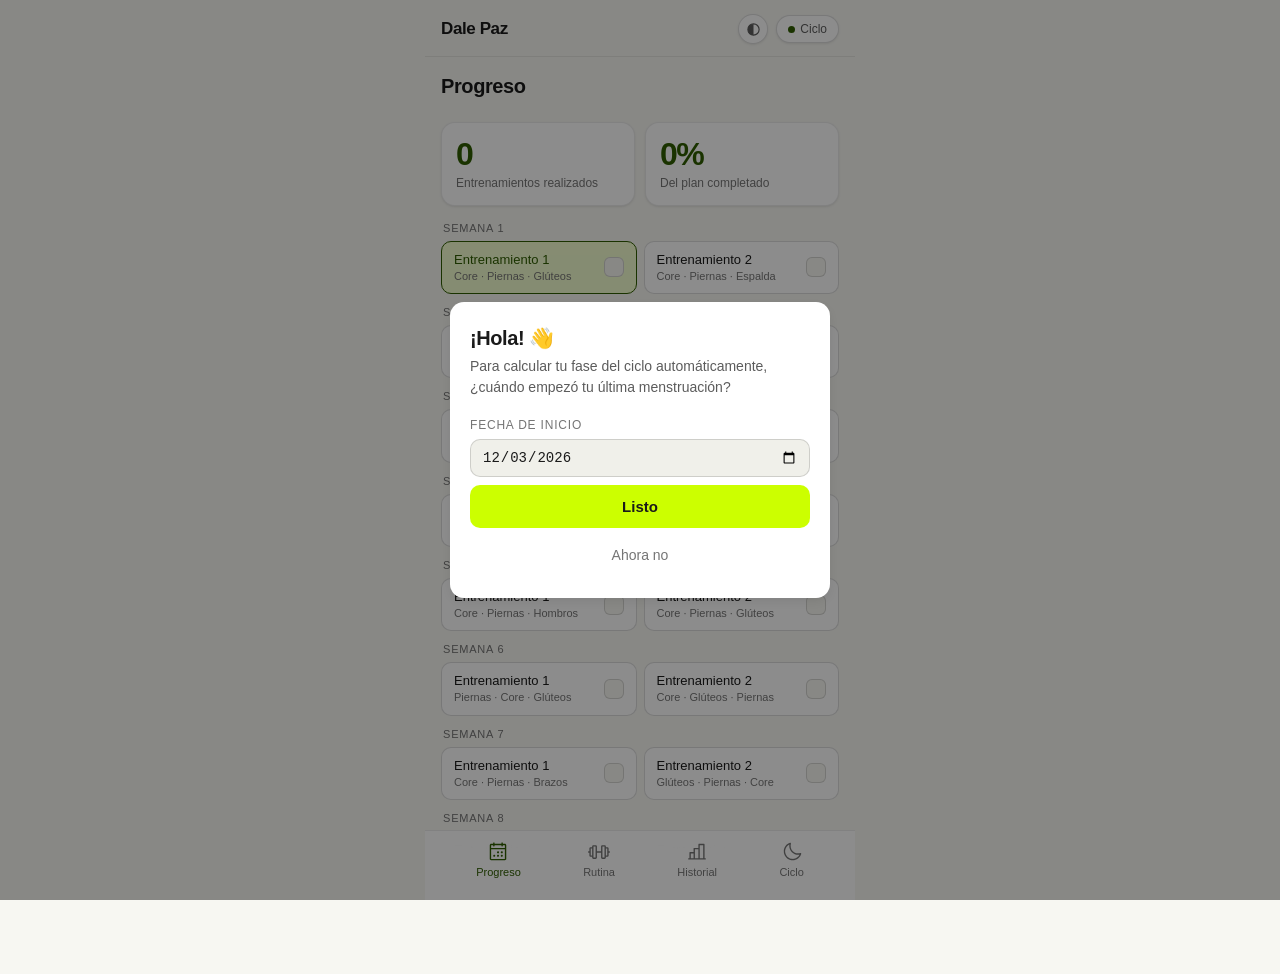
==== commit 588050e9: "Add app icon, install manifest and light/dark theming Ícono e instalación: - Ícono propio: fondo ver" ====
--- a/index.html
+++ b/index.html
@@ -3,28 +3,127 @@
 <head>
 <meta charset="UTF-8">
 <meta name="viewport" content="width=device-width, initial-scale=1.0, viewport-fit=cover">
-<title>Mi Rutina</title>
+<title>Dale Paz</title>
+
+<link rel="icon" type="image/png" sizes="32x32" href="Icons/icon-32.png">
+<link rel="apple-touch-icon" href="Icons/icon-180.png">
+<link rel="manifest" href="manifest.webmanifest">
+<meta name="apple-mobile-web-app-capable" content="yes">
+<meta name="apple-mobile-web-app-title" content="Dale Paz">
+<meta name="apple-mobile-web-app-status-bar-style" content="black-translucent">
+<meta name="theme-color" content="#f7f7f2" media="(prefers-color-scheme: light)">
+<meta name="theme-color" content="#111113" media="(prefers-color-scheme: dark)">
+
+<script>
+// Resuelve el tema ANTES de pintar: si esto corriera junto al resto del JS,
+// al abrir de noche verías un destello blanco antes de que cambie a oscuro.
+// La preferencia es local a cada dispositivo a propósito (no viaja a Sheets):
+// querés oscuro en el celu de noche sin que te lo imponga en la laptop.
+(function(){
+  var THEME_KEY='gym_theme';
+  var pref='auto';
+  try{pref=localStorage.getItem(THEME_KEY)||'auto'}catch(e){}
+  var dark=pref==='dark'||(pref==='auto'&&window.matchMedia&&window.matchMedia('(prefers-color-scheme: dark)').matches);
+  document.documentElement.dataset.theme=dark?'dark':'light';
+  window.__themePref=pref;
+})();
+</script>
+
 <style>
 *{box-sizing:border-box;margin:0;padding:0}
+/* ─── SISTEMA DE COLOR ─────────────────────────────────────────
+   Una sola fuente de verdad. Ningún color literal fuera de este bloque:
+   así el modo oscuro es solo redefinir tokens, sin tocar una sola regla.
+
+   El lime es una SUPERFICIE, nunca una tinta: #ccff00 como texto sobre
+   blanco da 1.18:1 (ilegible). Va de fondo con --on-accent encima (14.8:1).
+   Para texto está --accent-text (#2f5d00 en claro, 7.8:1 sobre blanco).
+   ───────────────────────────────────────────────────────────── */
 :root{
-  --bg:#f5f5f0;--bg2:#ffffff;--bg3:#f0f0eb;--bg4:#e8e8e3;
+  --bg:#f7f7f2;--bg2:#ffffff;--bg3:#f0f0ea;--bg4:#e6e6de;
+  --bg-blur:rgba(247,247,242,0.94);--nav-blur:rgba(255,255,255,0.95);
   --border:rgba(0,0,0,0.08);--border2:rgba(0,0,0,0.14);
-  --text:#1a1a1a;--text2:#666;--text3:#999;
-  --accent:#7cb518;--accent-bg:rgba(124,181,24,0.1);--accent-dark:#5a8a0e;
-  --red:#e05252;--blue:#4a90d9;--amber:#d4860a;--green:#4caf7d;
+  --text:#1a1a1a;--text2:#5c5c5c;--text3:#757575;
+  --overlay:rgba(0,0,0,0.45);
+
+  --accent:#ccff00;            /* lime: barras, pills activas, botones */
+  --on-accent:#1a1a1a;         /* tinta sobre lime */
+  --accent-text:#2f5d00;       /* el acento cuando es TEXTO o ícono */
+  --accent-soft:#f3ffcf;       /* lime diluido: fondo de chips */
+  --accent-soft-line:#d6f285;
+
+  --done:#4caf7d;--on-done:#ffffff;
+  --neutral-chip:#767676;--on-neutral-chip:#ffffff;
+  --red:#b03030;--amber:#9a6200;
+
+  /* Fases del ciclo: terna tinta / fondo / borde */
+  --ph-folicular-ink:#2a6fa8;--ph-folicular-bg:#e8f4fd;--ph-folicular-line:#b8d9f5;
+  --ph-ovulacion-ink:#4a7a10;--ph-ovulacion-bg:#f0f8e0;--ph-ovulacion-line:#c5e08a;
+  --ph-lutea-ink:#9a6200;--ph-lutea-bg:#fef6e6;--ph-lutea-line:#f5d68a;
+  --ph-menstrual-ink:#b03030;--ph-menstrual-bg:#fdeaea;--ph-menstrual-line:#f5b8b8;
+
+  /* Taxonomía de los chips */
+  --tag-zona-ink:#2a6fa8;--tag-zona-bg:#e8f4fd;--tag-zona-line:#b8d9f5;
+  --tag-aer-ink:#a65000;--tag-aer-bg:#fff0e0;--tag-aer-line:#ffd0a0;
+  --tag-anaer-ink:#4a7a10;--tag-anaer-bg:#f0f8e0;--tag-anaer-line:#c5e08a;
+
   --shadow:0 1px 3px rgba(0,0,0,0.06),0 1px 2px rgba(0,0,0,0.04);
   --shadow-md:0 4px 12px rgba(0,0,0,0.08);
   --radius:14px;--radius-sm:10px;--radius-xs:7px;
 }
+
+/* El tema siempre se resuelve a claro u oscuro en el script inline del head,
+   así no hace falta duplicar este bloque dentro de una media query. */
+:root[data-theme="dark"]{
+  --bg:#111113;--bg2:#1b1b1f;--bg3:#25252a;--bg4:#303036;
+  --bg-blur:rgba(17,17,19,0.94);--nav-blur:rgba(27,27,31,0.95);
+  --border:rgba(255,255,255,0.09);--border2:rgba(255,255,255,0.17);
+  --text:#f2f2ef;--text2:#a9a9a4;--text3:#8e8e92;
+  --overlay:rgba(0,0,0,0.65);
+
+  --accent:#ccff00;
+  --on-accent:#16210a;
+  --accent-text:#c2f000;       /* sobre fondo oscuro la tinta se aclara */
+  --accent-soft:rgba(204,255,0,0.13);
+  --accent-soft-line:rgba(204,255,0,0.34);
+
+  --done:#4caf7d;--on-done:#0d1a13;
+  --neutral-chip:#53535a;--on-neutral-chip:#e8e8e4;
+  --red:#f08a8a;--amber:#e8b057;
+
+  --ph-folicular-ink:#8fc4f5;--ph-folicular-bg:rgba(74,144,217,0.14);--ph-folicular-line:rgba(74,144,217,0.34);
+  --ph-ovulacion-ink:#b6e55c;--ph-ovulacion-bg:rgba(124,181,24,0.14);--ph-ovulacion-line:rgba(124,181,24,0.34);
+  --ph-lutea-ink:#e8b057;--ph-lutea-bg:rgba(212,134,10,0.14);--ph-lutea-line:rgba(212,134,10,0.34);
+  --ph-menstrual-ink:#f08a8a;--ph-menstrual-bg:rgba(224,82,82,0.14);--ph-menstrual-line:rgba(224,82,82,0.34);
+
+  --tag-zona-ink:#8fc4f5;--tag-zona-bg:rgba(74,144,217,0.14);--tag-zona-line:rgba(74,144,217,0.32);
+  --tag-aer-ink:#f0a35c;--tag-aer-bg:rgba(224,140,60,0.14);--tag-aer-line:rgba(224,140,60,0.32);
+  --tag-anaer-ink:#b6e55c;--tag-anaer-bg:rgba(124,181,24,0.14);--tag-anaer-line:rgba(124,181,24,0.32);
+
+  --shadow:0 1px 3px rgba(0,0,0,0.5),0 1px 2px rgba(0,0,0,0.4);
+  --shadow-md:0 4px 14px rgba(0,0,0,0.55);
+}
+:root{color-scheme:light}
+:root[data-theme="dark"]{color-scheme:dark}
+
+/* Cada fase expone su terna como tokens locales: las reglas de abajo se
+   escriben una sola vez en lugar de repetirse cuatro veces por componente. */
+.folicular{--ph-ink:var(--ph-folicular-ink);--ph-bg:var(--ph-folicular-bg);--ph-line:var(--ph-folicular-line)}
+.ovulacion{--ph-ink:var(--ph-ovulacion-ink);--ph-bg:var(--ph-ovulacion-bg);--ph-line:var(--ph-ovulacion-line)}
+.lutea{--ph-ink:var(--ph-lutea-ink);--ph-bg:var(--ph-lutea-bg);--ph-line:var(--ph-lutea-line)}
+.menstrual{--ph-ink:var(--ph-menstrual-ink);--ph-bg:var(--ph-menstrual-bg);--ph-line:var(--ph-menstrual-line)}
 body{background:var(--bg);color:var(--text);font-family:-apple-system,BlinkMacSystemFont,'Segoe UI',sans-serif;min-height:100vh;max-width:430px;margin:0 auto;padding-bottom:90px}
 
 /* TOPBAR */
-.topbar{position:sticky;top:0;background:rgba(245,245,240,0.94);backdrop-filter:blur(12px);-webkit-backdrop-filter:blur(12px);border-bottom:0.5px solid var(--border);padding:14px 16px 12px;z-index:100;display:flex;align-items:center;justify-content:space-between}
-.topbar-title{font-size:17px;font-weight:700;letter-spacing:-0.4px}
-.topbar-right{display:flex;align-items:center;gap:8px}
-#sync-status{font-size:11px;color:var(--text3)}
-.cycle-pill{display:flex;align-items:center;gap:5px;background:var(--bg2);border:0.5px solid var(--border2);border-radius:20px;padding:6px 11px;cursor:pointer;font-size:12px;color:var(--text2);white-space:nowrap;box-shadow:var(--shadow)}
+.topbar{position:sticky;top:0;background:var(--bg-blur);backdrop-filter:blur(12px);-webkit-backdrop-filter:blur(12px);border-bottom:0.5px solid var(--border);padding:14px 16px 12px;z-index:100;display:flex;align-items:center;justify-content:space-between}
+.topbar-title{font-size:17px;font-weight:700;letter-spacing:-0.4px;white-space:nowrap;flex-shrink:0}
+.topbar-right{display:flex;align-items:center;gap:8px;min-width:0;flex-shrink:1}
+#sync-status{font-size:11px;color:var(--text3);white-space:nowrap;overflow:hidden;text-overflow:ellipsis;min-width:0}
+.cycle-pill{display:flex;align-items:center;gap:5px;flex-shrink:0;background:var(--bg2);border:0.5px solid var(--border2);border-radius:20px;padding:6px 11px;cursor:pointer;font-size:12px;color:var(--text2);white-space:nowrap;box-shadow:var(--shadow)}
 .cycle-dot{width:7px;height:7px;border-radius:50%;background:var(--accent);flex-shrink:0}
+.theme-btn{width:30px;height:30px;border-radius:50%;border:0.5px solid var(--border2);background:var(--bg2);color:var(--text2);display:flex;align-items:center;justify-content:center;cursor:pointer;flex-shrink:0;padding:0;box-shadow:var(--shadow);-webkit-tap-highlight-color:transparent}
+.theme-btn:active{background:var(--bg3)}
+.theme-btn svg{width:15px;height:15px}
 
 
 /* PROGRESS */
@@ -32,16 +131,13 @@
 .progress-card{background:var(--bg2);border-radius:var(--radius);padding:11px 13px;box-shadow:var(--shadow);border:0.5px solid var(--border)}
 .progress-info{display:flex;justify-content:space-between;align-items:center;margin-bottom:7px}
 .progress-label{font-size:13px;color:var(--text2)}
-.progress-pct{font-size:13px;font-weight:600;color:var(--accent)}
+.progress-pct{font-size:13px;font-weight:600;color:var(--accent-text)}
 .progress-bar-bg{height:5px;background:var(--bg3);border-radius:3px;overflow:hidden}
 .progress-bar-fill{height:100%;background:var(--accent);border-radius:3px;transition:width 0.4s ease}
 
 /* PHASE BANNER */
 .phase-banner{margin:10px 16px 0;padding:10px 13px;border-radius:var(--radius-sm);font-size:13px;display:flex;align-items:center;gap:8px;box-shadow:var(--shadow)}
-.phase-banner.folicular{background:#e8f4fd;color:#2a6fa8;border:0.5px solid #b8d9f5}
-.phase-banner.ovulacion{background:#f0f8e0;color:#4a7a10;border:0.5px solid #c5e08a}
-.phase-banner.lutea{background:#fef6e6;color:#9a6200;border:0.5px solid #f5d68a}
-.phase-banner.menstrual{background:#fdeaea;color:#b03030;border:0.5px solid #f5b8b8}
+.phase-banner{background:var(--ph-bg);color:var(--ph-ink);border:0.5px solid var(--ph-line)}
 
 /* EXERCISES LIST (no blocks) */
 .section-gap{height:10px}
@@ -52,7 +148,7 @@
 
 .ex-top{display:flex;align-items:center;gap:9px;margin-bottom:7px}
 .check-btn{width:24px;height:24px;border-radius:50%;border:1.5px solid var(--border2);background:transparent;cursor:pointer;display:flex;align-items:center;justify-content:center;flex-shrink:0;transition:all 0.15s;-webkit-tap-highlight-color:transparent}
-.check-btn.checked{background:var(--green);border-color:var(--green)}
+.check-btn.checked{background:var(--done);border-color:var(--done)}
 .check-btn svg{width:13px;height:13px}
 .ex-name{font-size:14px;font-weight:600;line-height:1.3;flex:1;color:var(--text)}
 
@@ -61,13 +157,13 @@
 .chips-group-2{display:flex;gap:5px;flex-wrap:wrap;margin-bottom:9px;align-items:center}
 .chip{font-size:11px;padding:3px 8px;border-radius:20px;border:0.5px solid var(--border2);color:var(--text2);background:var(--bg3);font-weight:400}
 .chip.reps{font-size:12px;font-weight:700;color:var(--text);background:var(--bg4);border-color:var(--border2);padding:4px 10px}
-.chip.series{color:var(--accent-dark);border-color:rgba(124,181,24,0.4);background:var(--accent-bg);font-weight:500}
-.chip.tag-zona{color:#2a6fa8;background:#e8f4fd;border-color:#b8d9f5}
-.chip.tag-tipo-a{color:#c06000;background:#fff0e0;border-color:#ffd0a0}
-.chip.tag-tipo-an{color:#4a7a10;background:#f0f8e0;border-color:#c5e08a}
-.chip.tag-lugar{font-size:11px;font-weight:600;padding:3px 9px;color:#fff;border:none;white-space:nowrap}
-.chip.tag-lugar-piso{background:#8a8a8a}
-.chip.tag-lugar-maquina{background:var(--accent-dark)}
+.chip.series{color:var(--accent-text);border-color:var(--accent-soft-line);background:var(--accent-soft);font-weight:500}
+.chip.tag-zona{color:var(--tag-zona-ink);background:var(--tag-zona-bg);border-color:var(--tag-zona-line)}
+.chip.tag-tipo-a{color:var(--tag-aer-ink);background:var(--tag-aer-bg);border-color:var(--tag-aer-line)}
+.chip.tag-tipo-an{color:var(--tag-anaer-ink);background:var(--tag-anaer-bg);border-color:var(--tag-anaer-line)}
+.chip.tag-lugar{font-size:11px;font-weight:600;padding:3px 9px;border:none;white-space:nowrap}
+.chip.tag-lugar-piso{background:var(--neutral-chip);color:var(--on-neutral-chip)}
+.chip.tag-lugar-maquina{background:var(--accent);color:var(--on-accent)}
 
 /* WEIGHT */
 .weight-row{display:flex;align-items:center;gap:7px;padding-top:9px;border-top:0.5px solid var(--border)}
@@ -76,18 +172,18 @@
 .weight-btn{width:30px;height:30px;border-radius:50%;border:0.5px solid var(--border2);background:var(--bg3);color:var(--text);font-size:17px;cursor:pointer;display:flex;align-items:center;justify-content:center;transition:background 0.15s;-webkit-tap-highlight-color:transparent;flex-shrink:0}
 .weight-btn:active{background:var(--bg4)}
 .weight-input{width:68px;height:30px;background:var(--bg3);border:0.5px solid var(--border2);border-radius:var(--radius-xs);color:var(--text);font-size:14px;font-weight:600;text-align:center;-webkit-appearance:none;appearance:none;outline:none}
-.weight-input:focus{border-color:var(--accent);background:var(--bg2)}
+.weight-input:focus{border-color:var(--accent-text);background:var(--bg2)}
 .weight-unit{font-size:12px;color:var(--text3)}
 
 /* TIMER */
 .timer-row{display:flex;align-items:center;gap:7px;padding-top:9px;border-top:0.5px solid var(--border);margin-top:9px}
-.timer-display{font-size:20px;font-weight:700;font-variant-numeric:tabular-nums;letter-spacing:-0.5px;color:var(--accent);flex:1}
-.timer-display.done-t{color:var(--green)}
+.timer-display{font-size:20px;font-weight:700;font-variant-numeric:tabular-nums;letter-spacing:-0.5px;color:var(--accent-text);flex:1}
+.timer-display.done-t{color:var(--accent-text)}
 .timer-btn{padding:6px 13px;border-radius:20px;border:0.5px solid var(--border2);background:var(--bg3);color:var(--text);font-size:13px;cursor:pointer;-webkit-tap-highlight-color:transparent;white-space:nowrap;box-shadow:var(--shadow)}
-.timer-btn.active{background:var(--accent);color:#fff;border-color:var(--accent);font-weight:600}
+.timer-btn.active{background:var(--accent);color:var(--on-accent);border-color:var(--accent);font-weight:600}
 .timer-preset-row{display:flex;gap:5px;margin-top:7px;flex-wrap:wrap;align-items:center}
 .timer-preset{padding:5px 11px;border-radius:20px;border:1.5px solid var(--border2);background:var(--bg3);color:var(--text2);font-size:12px;cursor:pointer;-webkit-tap-highlight-color:transparent;transition:all 0.15s;font-weight:500}
-.timer-preset.active-preset{border-color:var(--accent);color:#fff;background:var(--accent)}
+.timer-preset.active-preset{border-color:var(--accent);color:var(--on-accent);background:var(--accent)}
 
 /* MEDIA BUTTON */
 .media-btn{width:28px;height:28px;border-radius:var(--radius-xs);border:0.5px solid var(--border2);background:var(--bg3);cursor:pointer;display:flex;align-items:center;justify-content:center;flex-shrink:0;-webkit-tap-highlight-color:transparent;transition:background 0.15s}
@@ -95,7 +191,7 @@
 .media-btn svg{width:14px;height:14px;color:var(--text3)}
 
 /* MEDIA MODAL */
-.media-modal-overlay{display:none;position:fixed;inset:0;background:rgba(0,0,0,0.5);z-index:200;align-items:center;justify-content:center;padding:20px}
+.media-modal-overlay{display:none;position:fixed;inset:0;background:var(--overlay);z-index:200;align-items:center;justify-content:center;padding:20px}
 .media-modal-overlay.open{display:flex}
 .media-modal{background:var(--bg2);border-radius:var(--radius);padding:20px;width:100%;max-width:380px;box-shadow:var(--shadow-md)}
 .media-modal-title{font-size:15px;font-weight:600;margin-bottom:14px;color:var(--text)}
@@ -106,14 +202,14 @@
 
 /* CARDIO */
 .cardio-card{margin:0 16px 8px;padding:13px;background:var(--bg2);border:0.5px solid var(--border);border-radius:var(--radius);display:flex;align-items:center;gap:11px;box-shadow:var(--shadow)}
-.cardio-icon{width:38px;height:38px;border-radius:var(--radius-sm);background:var(--accent-bg);display:flex;align-items:center;justify-content:center;font-size:19px;flex-shrink:0}
+.cardio-icon{width:38px;height:38px;border-radius:var(--radius-sm);background:var(--accent-soft);display:flex;align-items:center;justify-content:center;font-size:19px;flex-shrink:0}
 .cardio-name{font-size:14px;font-weight:500;color:var(--text)}
 .cardio-meta{font-size:12px;color:var(--text2);margin-top:2px}
 
 /* BOTTOM NAV */
-.bottom-nav{position:fixed;bottom:0;left:50%;transform:translateX(-50%);width:100%;max-width:430px;background:rgba(255,255,255,0.95);backdrop-filter:blur(12px);-webkit-backdrop-filter:blur(12px);border-top:0.5px solid var(--border);padding:10px 20px 22px;display:flex;justify-content:space-around;z-index:100}
+.bottom-nav{position:fixed;bottom:0;left:50%;transform:translateX(-50%);width:min(100%,430px);background:var(--nav-blur);backdrop-filter:blur(12px);-webkit-backdrop-filter:blur(12px);border-top:0.5px solid var(--border);padding:10px 20px 22px;display:flex;justify-content:space-around;z-index:100}
 .nav-btn{display:flex;flex-direction:column;align-items:center;gap:3px;background:none;border:none;color:var(--text3);cursor:pointer;font-size:11px;padding:0 12px;transition:color 0.15s;-webkit-tap-highlight-color:transparent}
-.nav-btn.active{color:var(--accent-dark)}
+.nav-btn.active{color:var(--accent-text)}
 .nav-icon{width:22px;height:22px;display:flex;align-items:center;justify-content:center}.nav-icon svg{width:22px;height:22px}
 
 /* HISTORY */
@@ -125,10 +221,10 @@
 .history-ex-name{font-size:14px;font-weight:500;color:var(--text);margin-bottom:7px}
 .history-weights{display:flex;gap:7px;flex-wrap:wrap}
 .history-weight-tag{font-size:12px;padding:3px 9px;border-radius:20px;background:var(--bg3);color:var(--text2);border:0.5px solid var(--border2)}
-.history-weight-tag span{color:var(--accent-dark);font-weight:600}
+.history-weight-tag span{color:var(--accent-text);font-weight:600}
 
 /* MODAL */
-.modal-overlay{display:none;position:fixed;inset:0;background:rgba(0,0,0,0.4);z-index:200;align-items:flex-end;justify-content:center}
+.modal-overlay{display:none;position:fixed;inset:0;background:var(--overlay);z-index:200;align-items:flex-end;justify-content:center}
 .modal-overlay.open{display:flex}
 .modal{background:var(--bg2);border:0.5px solid var(--border);border-radius:var(--radius) var(--radius) 0 0;padding:20px 18px 40px;width:100%;max-width:430px;box-shadow:var(--shadow-md)}
 .modal-title{font-size:16px;font-weight:600;margin-bottom:4px;color:var(--text)}
@@ -136,55 +232,40 @@
 .phase-options{display:grid;grid-template-columns:1fr 1fr;gap:8px;margin-bottom:16px}
 .phase-opt{padding:13px;border-radius:var(--radius-sm);border:1px solid var(--border2);background:var(--bg3);cursor:pointer;text-align:center;transition:all 0.15s}
 .phase-opt.selected{border-width:1.5px}
-.phase-opt.folicular.selected{border-color:#4a90d9;background:#e8f4fd}
-.phase-opt.ovulacion.selected{border-color:var(--accent);background:var(--accent-bg)}
-.phase-opt.lutea.selected{border-color:var(--amber);background:#fef6e6}
-.phase-opt.menstrual.selected{border-color:var(--red);background:#fdeaea}
+.phase-opt.selected{border-color:var(--ph-ink);background:var(--ph-bg)}
 .phase-opt-name{font-size:13px;font-weight:600;color:var(--text)}
 .phase-opt-hint{font-size:11px;color:var(--text3);margin-top:2px}
 .phase-detail{margin-bottom:14px;padding:13px;border-radius:var(--radius-sm);border:0.5px solid var(--border2)}
-.phase-detail.folicular{background:#e8f4fd;border-color:#b8d9f5}
-.phase-detail.ovulacion{background:#f0f8e0;border-color:#c5e08a}
-.phase-detail.lutea{background:#fef6e6;border-color:#f5d68a}
-.phase-detail.menstrual{background:#fdeaea;border-color:#f5b8b8}
+.phase-detail{background:var(--ph-bg);border-color:var(--ph-line)}
 .phase-detail-day{font-size:20px;font-weight:700;letter-spacing:-0.4px;line-height:1;margin-bottom:4px}
-.phase-detail.folicular .phase-detail-day{color:#2a6fa8}
-.phase-detail.ovulacion .phase-detail-day{color:#4a7a10}
-.phase-detail.lutea .phase-detail-day{color:#9a6200}
-.phase-detail.menstrual .phase-detail-day{color:#b03030}
+.phase-detail-day{color:var(--ph-ink)}
 .phase-detail-name{font-size:13px;font-weight:700;margin-bottom:4px}
-.phase-detail.folicular .phase-detail-name{color:#2a6fa8}
-.phase-detail.ovulacion .phase-detail-name{color:#4a7a10}
-.phase-detail.lutea .phase-detail-name{color:#9a6200}
-.phase-detail.menstrual .phase-detail-name{color:#b03030}
+.phase-detail-name{color:var(--ph-ink)}
 .phase-detail-desc{font-size:12px;color:var(--text2);line-height:1.5;margin-bottom:8px}
 .phase-detail-advice{font-size:12px;font-weight:600;display:flex;align-items:center;gap:5px}
-.phase-detail.folicular .phase-detail-advice{color:#2a6fa8}
-.phase-detail.ovulacion .phase-detail-advice{color:#4a7a10}
-.phase-detail.lutea .phase-detail-advice{color:#9a6200}
-.phase-detail.menstrual .phase-detail-advice{color:#b03030}
+.phase-detail-advice{color:var(--ph-ink)}
 .modal-divider{height:0.5px;background:var(--border);margin:14px 0}
 .modal-label{font-size:12px;color:var(--text3);margin-bottom:7px;text-transform:uppercase;letter-spacing:0.8px}
 .date-input-row{display:flex;gap:8px;align-items:center}
 .date-input{flex:1;padding:9px 11px;border-radius:var(--radius-sm);border:0.5px solid var(--border2);background:var(--bg3);color:var(--text);font-size:14px;outline:none;-webkit-appearance:none}
-.date-input:focus{border-color:var(--accent)}
-.date-save-btn{padding:9px 16px;border-radius:var(--radius-sm);background:var(--accent);color:#fff;font-size:13px;font-weight:600;border:none;cursor:pointer}
+.date-input:focus{border-color:var(--accent-text)}
+.date-save-btn{padding:9px 16px;border-radius:var(--radius-sm);background:var(--accent);color:var(--on-accent);font-size:13px;font-weight:600;border:none;cursor:pointer}
 .cycle-calc-result{font-size:12px;color:var(--text2);margin-top:8px;padding:8px 10px;background:var(--bg3);border-radius:var(--radius-xs);display:none}
 .modal-close{display:block;width:100%;margin-top:14px;padding:11px;border-radius:var(--radius-sm);border:0.5px solid var(--border2);background:transparent;color:var(--text2);font-size:14px;cursor:pointer}
 
 /* FIRST RUN */
-.first-run-overlay{display:none;position:fixed;inset:0;background:rgba(0,0,0,0.5);z-index:300;align-items:center;justify-content:center;padding:20px}
+.first-run-overlay{display:none;position:fixed;inset:0;background:var(--overlay);z-index:300;align-items:center;justify-content:center;padding:20px}
 .first-run-overlay.open{display:flex}
 .first-run-modal{background:var(--bg2);border-radius:var(--radius);padding:24px 20px;width:100%;max-width:380px;box-shadow:var(--shadow-md)}
 .first-run-title{font-size:20px;font-weight:700;margin-bottom:6px;letter-spacing:-0.4px}
 .first-run-sub{font-size:14px;color:var(--text2);margin-bottom:20px;line-height:1.5}
-.first-run-btn{width:100%;padding:13px;border-radius:var(--radius-sm);background:var(--accent);color:#fff;font-size:15px;font-weight:600;border:none;cursor:pointer;margin-top:4px}
+.first-run-btn{width:100%;padding:13px;border-radius:var(--radius-sm);background:var(--accent);color:var(--on-accent);font-size:15px;font-weight:600;border:none;cursor:pointer;margin-top:4px}
 .first-run-skip{width:100%;padding:11px;border-radius:var(--radius-sm);background:transparent;color:var(--text3);font-size:14px;border:none;cursor:pointer;margin-top:8px}
 
 /* HIGHLIGHTS */
 .highlights-row{display:grid;grid-template-columns:1fr 1fr;gap:10px;padding:14px 16px 0}
 .highlight-card{background:var(--bg2);border:0.5px solid var(--border);border-radius:var(--radius);padding:15px 14px 13px;box-shadow:var(--shadow);display:flex;flex-direction:column;gap:5px}
-.highlight-value{font-size:32px;font-weight:700;letter-spacing:-1.5px;color:var(--accent-dark);line-height:1}
+.highlight-value{font-size:32px;font-weight:700;letter-spacing:-1.5px;color:var(--accent-text);line-height:1}
 .highlight-label{font-size:12px;color:var(--text3);line-height:1.4}
 
 /* PROGRESS WEEKS GRID */
@@ -194,13 +275,13 @@
 .pw-days-row{display:grid;grid-template-columns:1fr 1fr;gap:7px}
 .pw-day{display:flex;align-items:center;justify-content:space-between;padding:10px 12px;background:var(--bg2);border:1px solid var(--border2);border-radius:var(--radius-sm);cursor:pointer;transition:all 0.15s;-webkit-tap-highlight-color:transparent}
 .pressing{transform:scale(0.97);opacity:0.82;transition:transform 0.1s,opacity 0.1s}
-.pw-day.sel{border-color:var(--accent);background:var(--accent-bg)}
+.pw-day.sel{border-color:var(--accent-text);background:var(--accent-soft)}
 .pw-day.done{background:var(--bg3);border-color:var(--border)}
 .pw-day-label{font-size:13px;font-weight:500;color:var(--text)}
-.pw-day.sel .pw-day-label{color:var(--accent-dark)}
+.pw-day.sel .pw-day-label{color:var(--accent-text)}
 .pw-day.done .pw-day-label{color:var(--text3);text-decoration:line-through}
 .pw-check{width:20px;height:20px;border-radius:6px;border:1.5px solid var(--border2);display:flex;align-items:center;justify-content:center;flex-shrink:0;background:var(--bg)}
-.pw-day.done .pw-check{background:var(--green);border-color:var(--green)}
+.pw-day.done .pw-check{background:var(--done);border-color:var(--done)}
 
 /* CICLO VIEW */
 .ciclo-section{padding:14px 16px 0}
@@ -209,10 +290,10 @@
 .cyc-stat{background:var(--bg3);border-radius:var(--radius-sm);padding:10px 11px}
 .cyc-stat-value{font-size:19px;font-weight:700;letter-spacing:-0.4px;color:var(--text)}
 .cyc-stat-value.late{color:var(--red)}
-.cyc-stat-value.today{color:var(--accent-dark)}
+.cyc-stat-value.today{color:var(--accent-text)}
 .cyc-stat-label{font-size:11px;color:var(--text3);margin-top:2px;line-height:1.3}
-.cyc-today-btn{width:100%;margin-top:11px;padding:11px;border-radius:var(--radius-sm);background:var(--accent);color:#fff;font-size:14px;font-weight:600;border:none;cursor:pointer;-webkit-tap-highlight-color:transparent}
-.cyc-today-btn:active{background:var(--accent-dark)}
+.cyc-today-btn{width:100%;margin-top:11px;padding:11px;border-radius:var(--radius-sm);background:var(--accent);color:var(--on-accent);font-size:14px;font-weight:600;border:none;cursor:pointer;-webkit-tap-highlight-color:transparent}
+.cyc-today-btn:active{background:var(--accent-text);color:var(--bg2)}
 .cyc-row{display:flex;align-items:center;justify-content:space-between;padding:9px 0;border-bottom:0.5px solid var(--border)}
 .cyc-row:last-child{border-bottom:none}
 .cyc-row-date{font-size:13px;font-weight:500;color:var(--text)}
@@ -238,34 +319,34 @@
 /* HISTORIAL VIEW */
 .hist-search-wrap{margin:14px 16px 12px;position:relative}
 .hist-search-input{width:100%;padding:10px 12px;border-radius:var(--radius-sm);border:0.5px solid var(--border2);background:var(--bg2);color:var(--text);font-size:14px;outline:none;box-shadow:var(--shadow);-webkit-appearance:none}
-.hist-search-input:focus{border-color:var(--accent)}
+.hist-search-input:focus{border-color:var(--accent-text)}
 .hist-dropdown{display:none;position:absolute;top:calc(100% + 4px);left:0;right:0;background:var(--bg2);border:0.5px solid var(--border2);border-radius:var(--radius-sm);box-shadow:var(--shadow-md);max-height:210px;overflow-y:auto;z-index:50}
 .hist-dropdown.open{display:block}
 .hist-drop-item{padding:10px 12px;font-size:13px;color:var(--text);cursor:pointer;border-bottom:0.5px solid var(--border)}
 .hist-drop-item:last-child{border-bottom:none}
-.hist-drop-item:active,.hist-drop-item.active{background:var(--accent-bg);color:var(--accent-dark)}
+.hist-drop-item:active,.hist-drop-item.active{background:var(--accent-soft);color:var(--accent-text)}
 .hist-chart-section{margin:0 16px 14px}
 .hist-chart-title{font-size:14px;font-weight:600;color:var(--text);margin-bottom:8px}
 .hist-chart{background:var(--bg2);border:0.5px solid var(--border);border-radius:var(--radius);padding:12px 8px 6px;box-shadow:var(--shadow);min-height:130px;display:flex;align-items:center;justify-content:center}
 .hist-section-label{font-size:11px;color:var(--text3);text-transform:uppercase;letter-spacing:0.8px;font-weight:500;padding:0 16px;margin:0 0 8px}
 .hist-list-section{margin-bottom:14px}
 .hist-card{background:var(--bg2);border:0.5px solid var(--border);border-radius:var(--radius);padding:12px 13px;margin:0 16px 8px;box-shadow:var(--shadow);display:flex;justify-content:space-between;align-items:center}
-.hist-card.latest{border-color:var(--accent);background:var(--accent-bg)}
+.hist-card.latest{border-color:var(--accent-text);background:var(--accent-soft)}
 .hist-card-name{font-size:13px;font-weight:500;color:var(--text)}
-.hist-card.latest .hist-card-name{color:var(--accent-dark)}
+.hist-card.latest .hist-card-name{color:var(--accent-text)}
 .hist-card-right{text-align:right}
 .hist-card-weight{font-size:16px;font-weight:700;color:var(--text);letter-spacing:-0.5px}
-.hist-card.latest .hist-card-weight{color:var(--accent-dark)}
+.hist-card.latest .hist-card-weight{color:var(--accent-text)}
 .hist-card-date{font-size:11px;color:var(--text3);margin-top:1px}
 .hist-add-section{padding:0 16px 24px}
 .hist-add-card{background:var(--bg2);border:0.5px solid var(--border);border-radius:var(--radius);padding:14px;box-shadow:var(--shadow);display:flex;flex-direction:column;gap:10px}
 .hist-add-row{display:flex;align-items:center;gap:8px}
 .hist-add-input{width:100%;padding:9px 11px;border-radius:var(--radius-sm);border:0.5px solid var(--border2);background:var(--bg3);color:var(--text);font-size:14px;outline:none;-webkit-appearance:none}
-.hist-add-input:focus{border-color:var(--accent);background:var(--bg2)}
+.hist-add-input:focus{border-color:var(--accent-text);background:var(--bg2)}
 .hist-add-weight{flex:1;padding:9px 11px;border-radius:var(--radius-sm);border:0.5px solid var(--border2);background:var(--bg3);color:var(--text);font-size:14px;outline:none;text-align:center;-webkit-appearance:none}
-.hist-add-weight:focus{border-color:var(--accent);background:var(--bg2)}
+.hist-add-weight:focus{border-color:var(--accent-text);background:var(--bg2)}
 .hist-add-unit{font-size:13px;color:var(--text3);flex-shrink:0}
-.hist-add-btn{padding:9px 18px;border-radius:var(--radius-sm);background:var(--accent);color:#fff;font-size:13px;font-weight:600;border:none;cursor:pointer;flex-shrink:0}
+.hist-add-btn{padding:9px 18px;border-radius:var(--radius-sm);background:var(--accent);color:var(--on-accent);font-size:13px;font-weight:600;border:none;cursor:pointer;flex-shrink:0}
 
 .hidden{display:none!important}
 </style>
@@ -276,6 +357,7 @@
   <div class="topbar-title">Dale Paz</div>
   <div class="topbar-right">
     <div id="sync-status"></div>
+    <button class="theme-btn" id="theme-btn" onclick="cycleTheme()" aria-label="Cambiar tema"></button>
     <div class="cycle-pill" onclick="openCycleModal()">
       <div class="cycle-dot" id="cycle-dot"></div>
       <span id="cycle-label">Ciclo</span>
@@ -715,6 +797,19 @@
   normalizeCycleStarts();
   updatedAt=+s.updatedAt||0;
 }
+// Cuánto hay registrado en un snapshot. Solo se usa para desempatar en la migración,
+// cuando ninguno de los dos lados tiene updatedAt y hay que elegir cuál conservar.
+function snapshotSize(s){
+  if(!s) return 0;
+  let n=0;
+  ['weights','checks','doneSessions','customSeries','customReps','sessionOrders'].forEach(k=>{
+    if(s[k]) n+=Object.keys(s[k]).length;
+  });
+  if(s.weightHistory) Object.values(s.weightHistory).forEach(h=>{n+=Array.isArray(h)?h.length:0});
+  if(Array.isArray(s.extraExercises)) n+=s.extraExercises.length;
+  if(Array.isArray(s.cycleStarts)) n+=s.cycleStarts.length;
+  return n;
+}
 function hasData(s){
   if(!s) return false;
   return ['weights','checks','doneSessions','customSeries','customReps','weightHistory'].some(k=>s[k]&&Object.keys(s[k]).length)
@@ -740,9 +835,9 @@
   el.onclick=(s==='conflict')?resolveConflict:(s==='err')?()=>syncToSheets():null;
   el.style.cursor=(s==='err'||s==='conflict')?'pointer':'';
   if(s==='pending'||s==='saving'){el.textContent='Guardando…';el.style.color='var(--text2)'}
-  else if(s==='ok'){el.textContent='✓ Guardado';el.style.color='var(--accent-dark)';setTimeout(()=>{if(el.textContent==='✓ Guardado')el.textContent=''},2500)}
-  else if(s==='err'){el.textContent='⚠ Sin sincronizar · tocá para reintentar';el.style.color='var(--amber)'}
-  else if(s==='conflict'){el.textContent='⚠ Otro dispositivo · tocá para resolver';el.style.color='var(--amber)'}
+  else if(s==='ok'){el.textContent='✓ Guardado';el.style.color='var(--accent-text)';setTimeout(()=>{if(el.textContent==='✓ Guardado')el.textContent=''},2500)}
+  else if(s==='err'){el.textContent='⚠ Sin guardar';el.style.color='var(--amber)';el.title='No se pudo guardar en Google Sheets. Tocá para reintentar.'}
+  else if(s==='conflict'){el.textContent='⚠ Conflicto';el.style.color='var(--amber)';el.title='Hay datos más nuevos en otro dispositivo. Tocá para elegir cuál conservar.'}
 }
 
 // Sube el estado actual y VERIFICA leyendo de vuelta (el POST no-cors no devuelve respuesta,
@@ -868,6 +963,24 @@
   // hayas tocado en el medio tiene que ganarle a una respuesta más vieja.
   const localNow=buildSnapshot();
   const rT=+remote.updatedAt||0, lT=updatedAt;
+
+  // Migración desde la versión anterior: esos datos se guardaron sin updatedAt, así que
+  // ninguno de los dos lados tiene marca de tiempo y no hay forma de saber cuál es más
+  // nuevo. Nos quedamos con el MÁS COMPLETO en vez de asumir que gana el teléfono: si
+  // abrieras la app en un navegador con datos parciales, pisaría meses de entrenamientos.
+  // Pase lo que pase, dejamos la copia ganadora con marca de tiempo para que no se repita.
+  if(rT===0&&lT===0&&hasData(localNow)&&hasData(remote)){
+    if(snapshotSize(remote)>snapshotSize(localNow)){
+      applySnapshot(remote);
+      rerenderCurrentView();
+    }
+    updatedAt=Date.now();
+    saveLocal(buildSnapshot());
+    try{localStorage.setItem(LS_DIRTY,'1')}catch(e){}
+    syncToSheets();
+    return;
+  }
+
   if(rT>lT){
     applySnapshot(remote);              // Sheets tiene algo más nuevo (p. ej. otro dispositivo)
     saveLocal(buildSnapshot());
@@ -882,6 +995,47 @@
   }
 }
 
+// ── TEMA ──────────────────────────────────────────────────────
+// Tres estados: auto (sigue al celular) → claro → oscuro → auto.
+// El ícono muestra el estado ACTUAL, no el próximo, para que se entienda
+// de un vistazo en qué modo estás.
+const THEME_KEY='gym_theme';
+const THEME_ICONS={
+  auto:'<svg viewBox="0 0 24 24" fill="none" stroke="currentColor" stroke-width="1.8"><circle cx="12" cy="12" r="9"/><path d="M12 3a9 9 0 0 0 0 18z" fill="currentColor" stroke="none"/></svg>',
+  light:'<svg viewBox="0 0 24 24" fill="none" stroke="currentColor" stroke-width="1.8" stroke-linecap="round"><circle cx="12" cy="12" r="4.2"/><path d="M12 2v2M12 20v2M2 12h2M20 12h2M4.9 4.9l1.4 1.4M17.7 17.7l1.4 1.4M19.1 4.9l-1.4 1.4M6.3 17.7l-1.4 1.4"/></svg>',
+  dark:'<svg viewBox="0 0 24 24" fill="none" stroke="currentColor" stroke-width="1.8" stroke-linejoin="round"><path d="M20.5 14.3A8.5 8.5 0 0 1 9.7 3.5a8.5 8.5 0 1 0 10.8 10.8z" fill="currentColor" stroke="none"/></svg>'
+};
+let themePref=window.__themePref||'auto';
+const darkQuery=window.matchMedia?window.matchMedia('(prefers-color-scheme: dark)'):null;
+
+function resolvedTheme(){
+  if(themePref==='dark') return 'dark';
+  if(themePref==='light') return 'light';
+  return (darkQuery&&darkQuery.matches)?'dark':'light';
+}
+function applyTheme(){
+  const t=resolvedTheme();
+  document.documentElement.dataset.theme=t;
+  const btn=document.getElementById('theme-btn');
+  if(btn){
+    btn.innerHTML=THEME_ICONS[themePref]||THEME_ICONS.auto;
+    btn.title={auto:'Tema: automático',light:'Tema: claro',dark:'Tema: oscuro'}[themePref];
+  }
+  // La barra de estado del celular tiene que acompañar al fondo de la app
+  document.querySelectorAll('meta[name="theme-color"]').forEach(m=>m.remove());
+  const m=document.createElement('meta');
+  m.name='theme-color';
+  m.content=(t==='dark')?'#111113':'#f7f7f2';
+  document.head.appendChild(m);
+}
+function cycleTheme(){
+  themePref={auto:'light',light:'dark',dark:'auto'}[themePref]||'auto';
+  try{localStorage.setItem(THEME_KEY,themePref)}catch(e){}
+  applyTheme();
+}
+// Si está en automático y cambiás el modo del celular, la app acompaña sola
+if(darkQuery&&darkQuery.addEventListener) darkQuery.addEventListener('change',()=>{if(themePref==='auto')applyTheme()});
+
 // ── CYCLE ─────────────────────────────────────────────────────
 // El largo del ciclo sale del promedio de tus últimos períodos, no de un 28 fijo.
 // La ovulación se cuenta hacia ATRÁS desde el próximo período: la fase lútea dura
@@ -953,7 +1107,7 @@
 }
 function phaseLabel(p){return{folicular:'Fase folicular · más energía 💪',ovulacion:'Ovulación · pico de fuerza 🔥',lutea:'Fase lútea · moderá si es necesario 🌙',menstrual:'Menstruación · escuchá tu cuerpo ❤️'}[p]||''}
 function phaseName(p){return{folicular:'Folicular',ovulacion:'Ovulación',lutea:'Lútea',menstrual:'Menstrual'}[p]||'Ciclo'}
-function phaseColor(p){return{folicular:'#4a90d9',ovulacion:'var(--accent)',lutea:'var(--amber)',menstrual:'var(--red)'}[p]||'var(--accent)'}
+function phaseColor(p){return{folicular:'var(--ph-folicular-ink)',ovulacion:'var(--ph-ovulacion-ink)',lutea:'var(--ph-lutea-ink)',menstrual:'var(--ph-menstrual-ink)'}[p]||'var(--accent-text)'}
 function renderPhase(){
   const phase=calcPhase();
   const banner=document.getElementById('phase-banner');
@@ -967,7 +1121,7 @@
     lbl.textContent=phaseName(phase);
   } else {
     banner.classList.add('hidden');
-    dot.style.background='var(--accent)';
+    dot.style.background='var(--accent-text)';
     lbl.textContent='Ciclo';
   }
   document.querySelectorAll('.phase-opt').forEach(el=>{
@@ -1272,7 +1426,7 @@
     exEl.id='ex-'+CSS.escape(ex.n);
     addLongPress(exEl,()=>toggleCheck(ex.n));
 
-    const checkIcon=isDone?'<svg viewBox="0 0 14 14" fill="none" stroke="white" stroke-width="2.5"><polyline points="2,7 6,11 12,3"/></svg>':'';
+    const checkIcon=isDone?'<svg viewBox="0 0 14 14" fill="none" stroke="var(--on-done)" stroke-width="2.5"><polyline points="2,7 6,11 12,3"/></svg>':'';
 
     let lugarBadge='';
     if(tags){
@@ -1445,10 +1599,10 @@
   hist.forEach((p,i)=>{
     const last=i===n-1;
     const cx=xOf(i).toFixed(1),cy=yOf(p.v).toFixed(1);
-    dots+=`<circle cx="${cx}" cy="${cy}" r="${last?4.5:3}" fill="${last?'var(--accent)':'#fff'}" stroke="var(--accent)" stroke-width="${last?2:1.5}"/>`;
-    if(last) dots+=`<text x="${cx}" y="${(parseFloat(cy)-8).toFixed(1)}" text-anchor="middle" font-size="10" font-weight="700" fill="var(--accent-dark)">${p.v}kg</text>`;
+    dots+=`<circle cx="${cx}" cy="${cy}" r="${last?4.5:3}" fill="${last?'var(--accent-text)':'var(--bg2)'}" stroke="var(--accent-text)" stroke-width="${last?2:1.5}"/>`;
+    if(last) dots+=`<text x="${cx}" y="${(parseFloat(cy)-8).toFixed(1)}" text-anchor="middle" font-size="10" font-weight="700" fill="var(--accent-text)">${p.v}kg</text>`;
   });
-  container.innerHTML=`<svg width="100%" height="${H}" viewBox="0 0 ${W} ${H}" style="overflow:visible"><defs><linearGradient id="cg" x1="0" y1="0" x2="0" y2="1"><stop offset="0%" stop-color="var(--accent)" stop-opacity="0.18"/><stop offset="100%" stop-color="var(--accent)" stop-opacity="0"/></linearGradient></defs>${yLines}<polygon points="${areaPts}" fill="url(#cg)"/><polyline points="${pts}" fill="none" stroke="var(--accent)" stroke-width="2" stroke-linejoin="round" stroke-linecap="round"/>${dots}${xLabels}</svg>`;
+  container.innerHTML=`<svg width="100%" height="${H}" viewBox="0 0 ${W} ${H}" style="overflow:visible"><defs><linearGradient id="cg" x1="0" y1="0" x2="0" y2="1"><stop offset="0%" stop-color="var(--accent-text)" stop-opacity="0.18"/><stop offset="100%" stop-color="var(--accent-text)" stop-opacity="0"/></linearGradient></defs>${yLines}<polygon points="${areaPts}" fill="url(#cg)"/><polyline points="${pts}" fill="none" stroke="var(--accent-text)" stroke-width="2" stroke-linejoin="round" stroke-linecap="round"/>${dots}${xLabels}</svg>`;
 }
 
 function renderHistory(){
@@ -1541,7 +1695,7 @@
       const isDone=isSessDone(w,d);
       const isSel=(w===cW&&d===cD);
       item.className='pw-day'+(isSel?' sel':'')+(isDone?' done':'');
-      item.querySelector('.pw-check').innerHTML=isDone?'<svg viewBox="0 0 14 14" fill="none" stroke="white" stroke-width="2.5"><polyline points="2,7 6,11 12,3"/></svg>':'';
+      item.querySelector('.pw-check').innerHTML=isDone?'<svg viewBox="0 0 14 14" fill="none" stroke="var(--on-done)" stroke-width="2.5"><polyline points="2,7 6,11 12,3"/></svg>':'';
     }
   }
 }
@@ -1621,6 +1775,7 @@
 
 // ── INIT ──────────────────────────────────────────────────────
 loadLocal();
+applyTheme();
 renderAll();
 // La reconciliación con Sheets va después del primer dibujado y sin bloquearlo.
 // checkFirstRun espera a que termine: si no, en un teléfono nuevo te pediría la fecha del
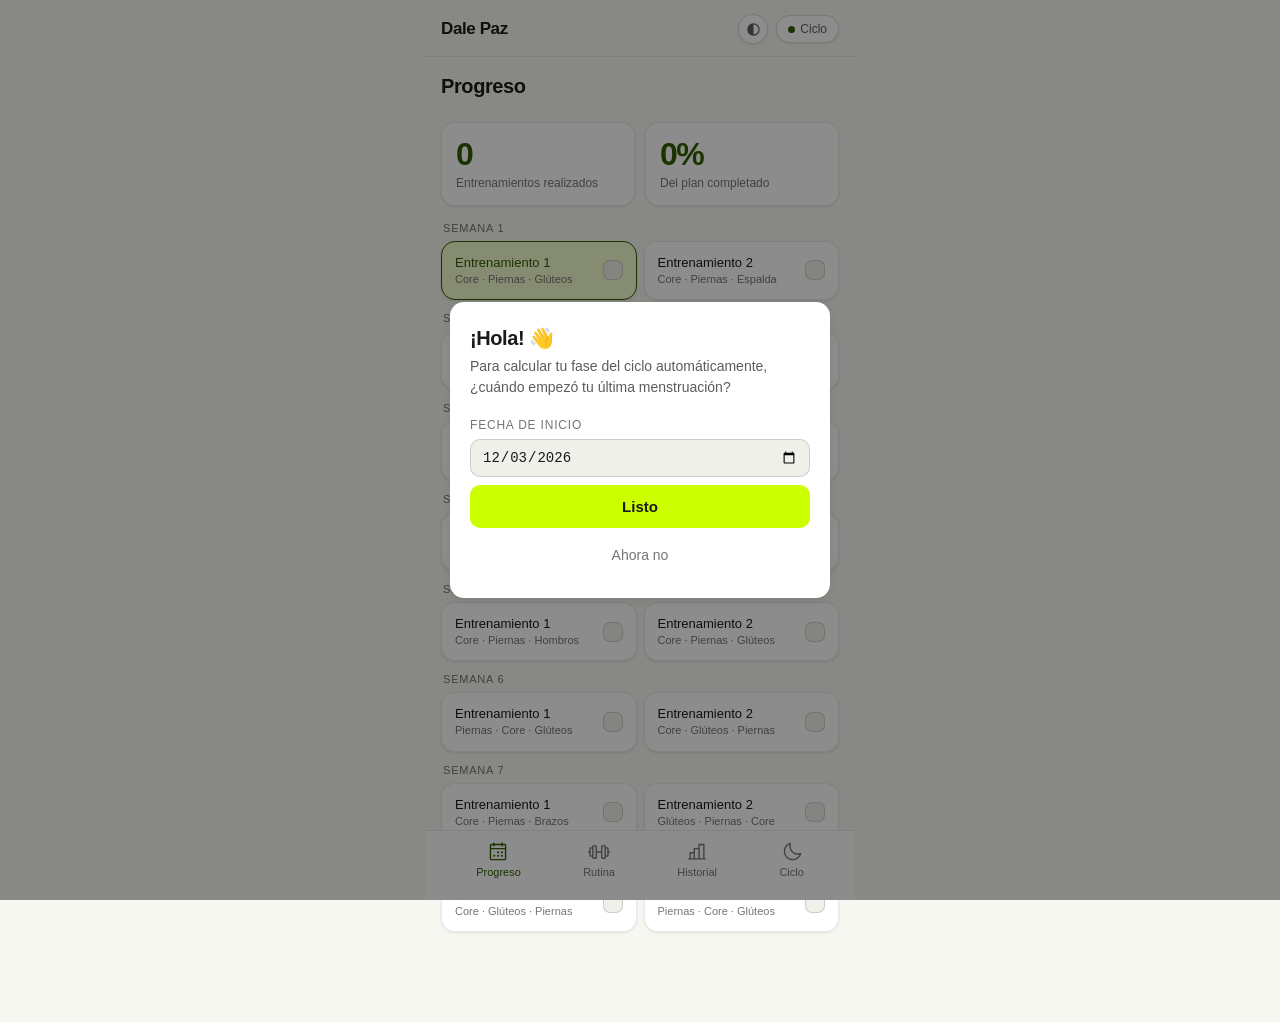
==== commit 2984a6a8: "Unify UI: done state, card treatment and type scale El verde del tilde (#4caf7d) era un verde menta " ====
--- a/index.html
+++ b/index.html
@@ -52,7 +52,7 @@
   --accent-soft:#f3ffcf;       /* lime diluido: fondo de chips */
   --accent-soft-line:#d6f285;
 
-  --done:#4caf7d;--on-done:#ffffff;
+  --done:var(--accent-text);--on-done:#ffffff;   /* "hecho" deriva del acento, no es un verde suelto */
   --neutral-chip:#767676;--on-neutral-chip:#ffffff;
   --red:#b03030;--amber:#9a6200;
 
@@ -87,7 +87,7 @@
   --accent-soft:rgba(204,255,0,0.13);
   --accent-soft-line:rgba(204,255,0,0.34);
 
-  --done:#4caf7d;--on-done:#0d1a13;
+  --done:var(--accent-text);--on-done:#16210a;
   --neutral-chip:#53535a;--on-neutral-chip:#e8e8e4;
   --red:#f08a8a;--amber:#e8b057;
 
@@ -128,7 +128,7 @@
 
 /* PROGRESS */
 .progress-section{padding:10px 16px 0}
-.progress-card{background:var(--bg2);border-radius:var(--radius);padding:11px 13px;box-shadow:var(--shadow);border:0.5px solid var(--border)}
+.progress-card{background:var(--bg2);border-radius:var(--radius);padding:13px;box-shadow:var(--shadow);border:0.5px solid var(--border)}
 .progress-info{display:flex;justify-content:space-between;align-items:center;margin-bottom:7px}
 .progress-label{font-size:13px;color:var(--text2)}
 .progress-pct{font-size:13px;font-weight:600;color:var(--accent-text)}
@@ -142,8 +142,8 @@
 /* EXERCISES LIST (no blocks) */
 .section-gap{height:10px}
 .exercises-list{margin:0 16px}
-.exercise{background:var(--bg2);border:0.5px solid var(--border);border-radius:var(--radius);padding:12px 13px;margin-bottom:8px;box-shadow:var(--shadow);transition:opacity 0.2s}
-.exercise.done{opacity:0.38;background:var(--bg3)}
+.exercise{background:var(--bg2);border:0.5px solid var(--border);border-radius:var(--radius);padding:13px;margin-bottom:8px;box-shadow:var(--shadow);transition:opacity 0.2s}
+.exercise.done{opacity:0.55;background:var(--bg3)}
 .exercise.done .ex-name{text-decoration:line-through;color:var(--text3)}
 
 .ex-top{display:flex;align-items:center;gap:9px;margin-bottom:7px}
@@ -194,7 +194,7 @@
 .media-modal-overlay{display:none;position:fixed;inset:0;background:var(--overlay);z-index:200;align-items:center;justify-content:center;padding:20px}
 .media-modal-overlay.open{display:flex}
 .media-modal{background:var(--bg2);border-radius:var(--radius);padding:20px;width:100%;max-width:380px;box-shadow:var(--shadow-md)}
-.media-modal-title{font-size:15px;font-weight:600;margin-bottom:14px;color:var(--text)}
+.media-modal-title{font-size:16px;font-weight:600;margin-bottom:14px;color:var(--text)}
 .media-placeholder{width:100%;aspect-ratio:16/9;background:var(--bg3);border-radius:var(--radius-sm);border:1.5px dashed var(--border2);display:flex;flex-direction:column;align-items:center;justify-content:center;gap:8px;color:var(--text3);margin-bottom:14px}
 .media-placeholder svg{width:32px;height:32px;opacity:0.4}
 .media-placeholder span{font-size:12px}
@@ -273,26 +273,26 @@
 .pw-week-label{font-size:11px;color:var(--text3);text-transform:uppercase;letter-spacing:0.8px;font-weight:500;margin:12px 0 7px;padding:0 2px}
 .pw-week-label:first-child{margin-top:4px}
 .pw-days-row{display:grid;grid-template-columns:1fr 1fr;gap:7px}
-.pw-day{display:flex;align-items:center;justify-content:space-between;padding:10px 12px;background:var(--bg2);border:1px solid var(--border2);border-radius:var(--radius-sm);cursor:pointer;transition:all 0.15s;-webkit-tap-highlight-color:transparent}
+.pw-day{display:flex;align-items:center;justify-content:space-between;padding:13px;background:var(--bg2);border:0.5px solid var(--border);border-radius:var(--radius);box-shadow:var(--shadow);cursor:pointer;transition:all 0.15s;-webkit-tap-highlight-color:transparent}
 .pressing{transform:scale(0.97);opacity:0.82;transition:transform 0.1s,opacity 0.1s}
 .pw-day.sel{border-color:var(--accent-text);background:var(--accent-soft)}
 .pw-day.done{background:var(--bg3);border-color:var(--border)}
 .pw-day-label{font-size:13px;font-weight:500;color:var(--text)}
 .pw-day.sel .pw-day-label{color:var(--accent-text)}
 .pw-day.done .pw-day-label{color:var(--text3);text-decoration:line-through}
-.pw-check{width:20px;height:20px;border-radius:6px;border:1.5px solid var(--border2);display:flex;align-items:center;justify-content:center;flex-shrink:0;background:var(--bg)}
+.pw-check{width:20px;height:20px;border-radius:var(--radius-xs);border:1.5px solid var(--border2);display:flex;align-items:center;justify-content:center;flex-shrink:0;background:var(--bg3)}
 .pw-day.done .pw-check{background:var(--done);border-color:var(--done)}
 
 /* CICLO VIEW */
 .ciclo-section{padding:14px 16px 0}
-.ciclo-card{background:var(--bg2);border:0.5px solid var(--border);border-radius:var(--radius);padding:14px;box-shadow:var(--shadow);margin-bottom:10px}
+.ciclo-card{background:var(--bg2);border:0.5px solid var(--border);border-radius:var(--radius);padding:13px;box-shadow:var(--shadow);margin-bottom:10px}
 .cyc-stats{display:grid;grid-template-columns:1fr 1fr;gap:9px}
 .cyc-stat{background:var(--bg3);border-radius:var(--radius-sm);padding:10px 11px}
-.cyc-stat-value{font-size:19px;font-weight:700;letter-spacing:-0.4px;color:var(--text)}
+.cyc-stat-value{font-size:20px;font-weight:700;letter-spacing:-0.4px;color:var(--text)}
 .cyc-stat-value.late{color:var(--red)}
 .cyc-stat-value.today{color:var(--accent-text)}
 .cyc-stat-label{font-size:11px;color:var(--text3);margin-top:2px;line-height:1.3}
-.cyc-today-btn{width:100%;margin-top:11px;padding:11px;border-radius:var(--radius-sm);background:var(--accent);color:var(--on-accent);font-size:14px;font-weight:600;border:none;cursor:pointer;-webkit-tap-highlight-color:transparent}
+.cyc-today-btn{width:100%;margin-top:11px;padding:13px;border-radius:var(--radius-sm);background:var(--accent);color:var(--on-accent);font-size:15px;font-weight:600;border:none;cursor:pointer;-webkit-tap-highlight-color:transparent}
 .cyc-today-btn:active{background:var(--accent-text);color:var(--bg2)}
 .cyc-row{display:flex;align-items:center;justify-content:space-between;padding:9px 0;border-bottom:0.5px solid var(--border)}
 .cyc-row:last-child{border-bottom:none}
@@ -304,7 +304,7 @@
 
 .pw-day-zones{font-size:11px;color:var(--text3);margin-top:2px;line-height:1.3}
 /* MOVE + ADJUST */
-.move-pill{display:flex;flex-direction:row;border-radius:12px;border:0.5px solid var(--border2);overflow:hidden;flex-shrink:0;height:26px}
+.move-pill{display:flex;flex-direction:row;border-radius:var(--radius-sm);border:0.5px solid var(--border2);overflow:hidden;flex-shrink:0;height:26px}
 .move-half{width:22px;height:26px;background:var(--bg3);border:none;cursor:pointer;display:flex;align-items:center;justify-content:center;font-size:11px;color:var(--text2);-webkit-tap-highlight-color:transparent;padding:0;line-height:1}
 .move-half.up{border-right:0.5px solid var(--border2)}
 .move-half:active:not([disabled]){background:var(--bg4)}
@@ -330,16 +330,17 @@
 .hist-chart{background:var(--bg2);border:0.5px solid var(--border);border-radius:var(--radius);padding:12px 8px 6px;box-shadow:var(--shadow);min-height:130px;display:flex;align-items:center;justify-content:center}
 .hist-section-label{font-size:11px;color:var(--text3);text-transform:uppercase;letter-spacing:0.8px;font-weight:500;padding:0 16px;margin:0 0 8px}
 .hist-list-section{margin-bottom:14px}
-.hist-card{background:var(--bg2);border:0.5px solid var(--border);border-radius:var(--radius);padding:12px 13px;margin:0 16px 8px;box-shadow:var(--shadow);display:flex;justify-content:space-between;align-items:center}
-.hist-card.latest{border-color:var(--accent-text);background:var(--accent-soft)}
-.hist-card-name{font-size:13px;font-weight:500;color:var(--text)}
+.hist-card{background:var(--bg2);border:0.5px solid var(--border);border-radius:var(--radius);padding:13px;margin:0 16px 8px;box-shadow:var(--shadow);cursor:pointer}
+.hist-card-top{display:flex;align-items:center;gap:9px}
+.hist-card.latest{border-color:var(--accent-text);border-width:1.5px}
+.hist-card-name{font-size:14px;font-weight:600;color:var(--text);flex:1;line-height:1.3}
 .hist-card.latest .hist-card-name{color:var(--accent-text)}
-.hist-card-right{text-align:right}
-.hist-card-weight{font-size:16px;font-weight:700;color:var(--text);letter-spacing:-0.5px}
+.hist-card-meta{display:flex;align-items:center;gap:5px;flex-wrap:wrap;margin-top:8px}
+.hist-card-weight{font-size:16px;font-weight:700;color:var(--text);letter-spacing:-0.5px;flex-shrink:0}
 .hist-card.latest .hist-card-weight{color:var(--accent-text)}
-.hist-card-date{font-size:11px;color:var(--text3);margin-top:1px}
+.hist-card-date{font-size:11px;color:var(--text3);margin-left:auto}
 .hist-add-section{padding:0 16px 24px}
-.hist-add-card{background:var(--bg2);border:0.5px solid var(--border);border-radius:var(--radius);padding:14px;box-shadow:var(--shadow);display:flex;flex-direction:column;gap:10px}
+.hist-add-card{background:var(--bg2);border:0.5px solid var(--border);border-radius:var(--radius);padding:13px;box-shadow:var(--shadow);display:flex;flex-direction:column;gap:10px}
 .hist-add-row{display:flex;align-items:center;gap:8px}
 .hist-add-input{width:100%;padding:9px 11px;border-radius:var(--radius-sm);border:0.5px solid var(--border2);background:var(--bg3);color:var(--text);font-size:14px;outline:none;-webkit-appearance:none}
 .hist-add-input:focus{border-color:var(--accent-text);background:var(--bg2)}
@@ -1634,7 +1635,14 @@
     const isLatest=lastDate&&lastDate===latestDate;
     const card=document.createElement('div');
     card.className='hist-card'+(isLatest?' latest':'');
-    card.innerHTML=`<div class="hist-card-name">${name}</div><div class="hist-card-right"><div class="hist-card-weight">${weight} kg</div>${lastDate?`<div class="hist-card-date">${fmtDate(lastDate)}</div>`:''}</div>`;
+    const t=getTags(name);
+    const chips=(t?`<div class="chip tag-zona">${t.zona}</div><div class="chip tag-lugar ${t.lugar==='Máquina'?'tag-lugar-maquina':'tag-lugar-piso'}">${t.lugar}</div>`:'')
+      +(lastDate?`<div class="hist-card-date">${fmtDate(lastDate)}</div>`:'');
+    card.innerHTML=`<div class="hist-card-top">`
+      +`<button class="media-btn" onclick="event.stopPropagation();openMediaModal('${esc(name)}')">`
+      +`<svg viewBox="0 0 24 24" fill="none" stroke="currentColor" stroke-width="2"><circle cx="12" cy="12" r="9"/><polygon points="10,8 16,12 10,16" fill="currentColor" stroke="none"/></svg></button>`
+      +`<div class="hist-card-name">${name}</div><div class="hist-card-weight">${weight} kg</div></div>`
+      +(chips?`<div class="hist-card-meta">${chips}</div>`:'');
     card.addEventListener('click',()=>selectHistExercise(name));
     container.appendChild(card);
   });
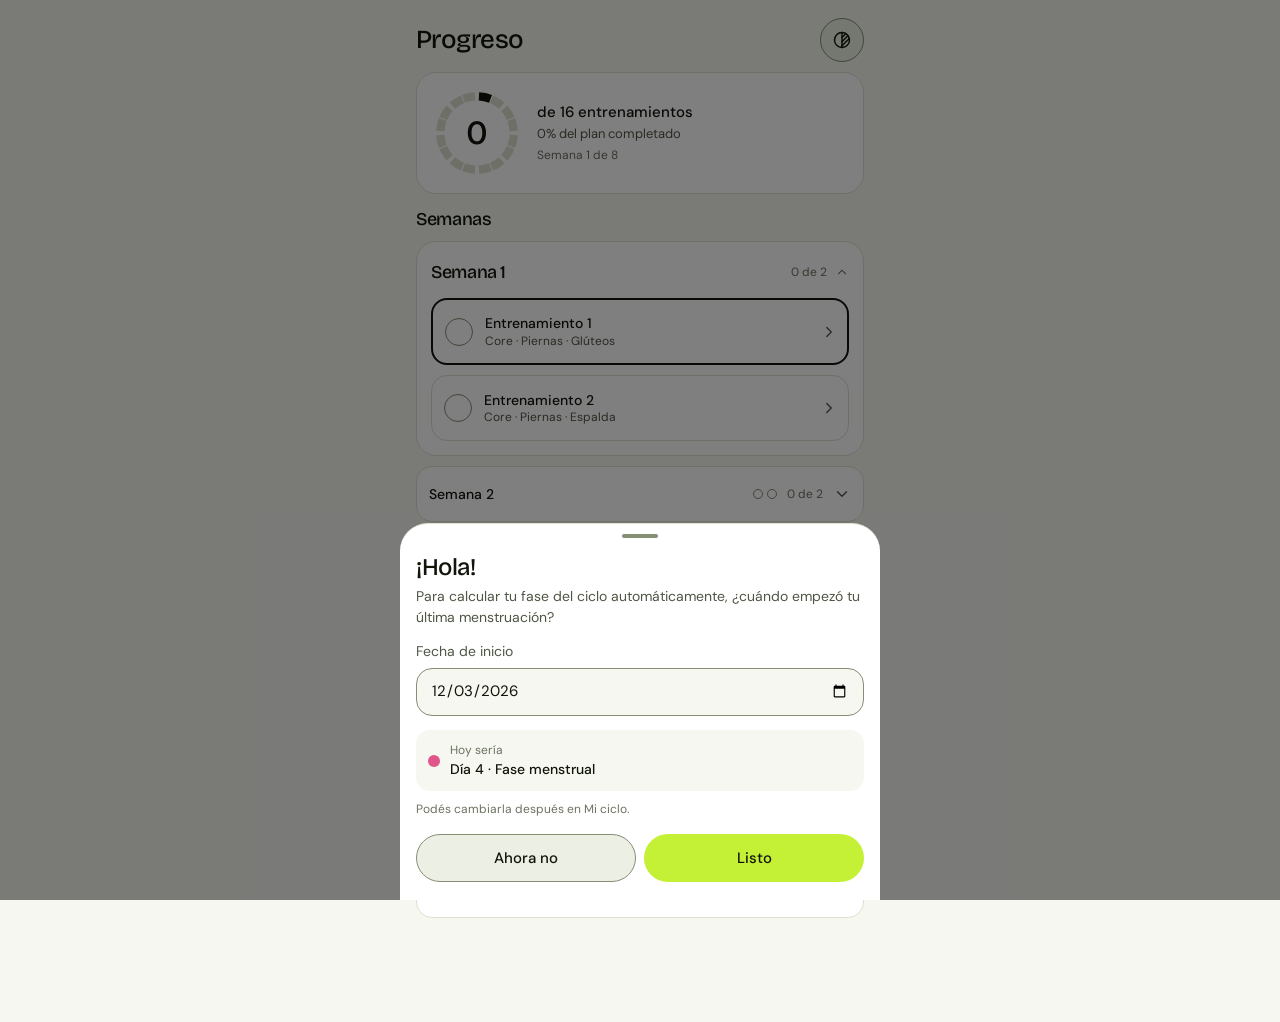
==== commit 35144f40: "Adopt redesign and port back the logic it had lost Se adopta el rediseño (estructura modular: css/to" ====
--- a/index.html
+++ b/index.html
@@ -1,1795 +1,91 @@
 <!DOCTYPE html>
-<html lang="es">
+<html lang="es" data-theme="light">
 <head>
 <meta charset="UTF-8">
-<meta name="viewport" content="width=device-width, initial-scale=1.0, viewport-fit=cover">
+<meta name="viewport" content="width=device-width, initial-scale=1, viewport-fit=cover">
+<meta name="color-scheme" content="light dark">
+<meta name="theme-color" id="theme-color" content="#F5F7F0">
 <title>Dale Paz</title>
 
-<link rel="icon" type="image/png" sizes="32x32" href="Icons/icon-32.png">
-<link rel="apple-touch-icon" href="Icons/icon-180.png">
-<link rel="manifest" href="manifest.webmanifest">
-<meta name="apple-mobile-web-app-capable" content="yes">
+<!-- Íconos: el SVG usa el emoji 💪 del dispositivo; los PNG sirven de respaldo (Safari / pantalla de inicio del iPhone).
+     Para tener el emoji con diseño de Apple en los PNG, abrí icons/generar-iconos.html en tu iPhone o Mac. -->
+<link rel="icon" href="icons/favicon.svg" type="image/svg+xml">
+<link rel="icon" href="icons/favicon-32.png" sizes="32x32" type="image/png">
+<link rel="apple-touch-icon" href="icons/apple-touch-icon.png">
+  <link rel="manifest" href="manifest.webmanifest">
+  <meta name="apple-mobile-web-app-capable" content="yes">
+  <meta name="apple-mobile-web-app-title" content="Dale Paz">
 <meta name="apple-mobile-web-app-title" content="Dale Paz">
-<meta name="apple-mobile-web-app-status-bar-style" content="black-translucent">
-<meta name="theme-color" content="#f7f7f2" media="(prefers-color-scheme: light)">
-<meta name="theme-color" content="#111113" media="(prefers-color-scheme: dark)">
 
+<!-- Aplica el tema ANTES de pintar para evitar el parpadeo. Sigue el modo del teléfono.
+     Hay un botón para cambiarlo en cada pantalla; la elección queda guardada (gym_theme). -->
 <script>
-// Resuelve el tema ANTES de pintar: si esto corriera junto al resto del JS,
-// al abrir de noche verías un destello blanco antes de que cambie a oscuro.
-// La preferencia es local a cada dispositivo a propósito (no viaja a Sheets):
-// querés oscuro en el celu de noche sin que te lo imponga en la laptop.
-(function(){
-  var THEME_KEY='gym_theme';
-  var pref='auto';
-  try{pref=localStorage.getItem(THEME_KEY)||'auto'}catch(e){}
-  var dark=pref==='dark'||(pref==='auto'&&window.matchMedia&&window.matchMedia('(prefers-color-scheme: dark)').matches);
-  document.documentElement.dataset.theme=dark?'dark':'light';
-  window.__themePref=pref;
+(function () {
+  var t = localStorage.getItem('gym_theme');
+  if (!t) t = matchMedia('(prefers-color-scheme: dark)').matches ? 'dark' : 'light';
+  document.documentElement.dataset.theme = t;
+  var m = document.getElementById('theme-color');
+  if (m) m.content = t === 'dark' ? '#0D0F0A' : '#F5F7F0';
 })();
 </script>
 
-<style>
-*{box-sizing:border-box;margin:0;padding:0}
-/* ─── SISTEMA DE COLOR ─────────────────────────────────────────
-   Una sola fuente de verdad. Ningún color literal fuera de este bloque:
-   así el modo oscuro es solo redefinir tokens, sin tocar una sola regla.
+<!-- Tipografías (si no cargan, la app usa la fuente del sistema) -->
+<link rel="preconnect" href="https://fonts.googleapis.com">
+<link rel="preconnect" href="https://fonts.gstatic.com" crossorigin>
+<link href="https://fonts.googleapis.com/css2?family=Bricolage+Grotesque:opsz,wght@12..96,500&family=DM+Sans:opsz,wght@9..40,400;9..40,500&display=swap" rel="stylesheet">
 
-   El lime es una SUPERFICIE, nunca una tinta: #ccff00 como texto sobre
-   blanco da 1.18:1 (ilegible). Va de fondo con --on-accent encima (14.8:1).
-   Para texto está --accent-text (#2f5d00 en claro, 7.8:1 sobre blanco).
-   ───────────────────────────────────────────────────────────── */
-:root{
-  --bg:#f7f7f2;--bg2:#ffffff;--bg3:#f0f0ea;--bg4:#e6e6de;
-  --bg-blur:rgba(247,247,242,0.94);--nav-blur:rgba(255,255,255,0.95);
-  --border:rgba(0,0,0,0.08);--border2:rgba(0,0,0,0.14);
-  --text:#1a1a1a;--text2:#5c5c5c;--text3:#757575;
-  --overlay:rgba(0,0,0,0.45);
-
-  --accent:#ccff00;            /* lime: barras, pills activas, botones */
-  --on-accent:#1a1a1a;         /* tinta sobre lime */
-  --accent-text:#2f5d00;       /* el acento cuando es TEXTO o ícono */
-  --accent-soft:#f3ffcf;       /* lime diluido: fondo de chips */
-  --accent-soft-line:#d6f285;
-
-  --done:var(--accent-text);--on-done:#ffffff;   /* "hecho" deriva del acento, no es un verde suelto */
-  --neutral-chip:#767676;--on-neutral-chip:#ffffff;
-  --red:#b03030;--amber:#9a6200;
-
-  /* Fases del ciclo: terna tinta / fondo / borde */
-  --ph-folicular-ink:#2a6fa8;--ph-folicular-bg:#e8f4fd;--ph-folicular-line:#b8d9f5;
-  --ph-ovulacion-ink:#4a7a10;--ph-ovulacion-bg:#f0f8e0;--ph-ovulacion-line:#c5e08a;
-  --ph-lutea-ink:#9a6200;--ph-lutea-bg:#fef6e6;--ph-lutea-line:#f5d68a;
-  --ph-menstrual-ink:#b03030;--ph-menstrual-bg:#fdeaea;--ph-menstrual-line:#f5b8b8;
-
-  /* Taxonomía de los chips */
-  --tag-zona-ink:#2a6fa8;--tag-zona-bg:#e8f4fd;--tag-zona-line:#b8d9f5;
-  --tag-aer-ink:#a65000;--tag-aer-bg:#fff0e0;--tag-aer-line:#ffd0a0;
-  --tag-anaer-ink:#4a7a10;--tag-anaer-bg:#f0f8e0;--tag-anaer-line:#c5e08a;
-
-  --shadow:0 1px 3px rgba(0,0,0,0.06),0 1px 2px rgba(0,0,0,0.04);
-  --shadow-md:0 4px 12px rgba(0,0,0,0.08);
-  --radius:14px;--radius-sm:10px;--radius-xs:7px;
-}
-
-/* El tema siempre se resuelve a claro u oscuro en el script inline del head,
-   así no hace falta duplicar este bloque dentro de una media query. */
-:root[data-theme="dark"]{
-  --bg:#111113;--bg2:#1b1b1f;--bg3:#25252a;--bg4:#303036;
-  --bg-blur:rgba(17,17,19,0.94);--nav-blur:rgba(27,27,31,0.95);
-  --border:rgba(255,255,255,0.09);--border2:rgba(255,255,255,0.17);
-  --text:#f2f2ef;--text2:#a9a9a4;--text3:#8e8e92;
-  --overlay:rgba(0,0,0,0.65);
-
-  --accent:#ccff00;
-  --on-accent:#16210a;
-  --accent-text:#c2f000;       /* sobre fondo oscuro la tinta se aclara */
-  --accent-soft:rgba(204,255,0,0.13);
-  --accent-soft-line:rgba(204,255,0,0.34);
-
-  --done:var(--accent-text);--on-done:#16210a;
-  --neutral-chip:#53535a;--on-neutral-chip:#e8e8e4;
-  --red:#f08a8a;--amber:#e8b057;
-
-  --ph-folicular-ink:#8fc4f5;--ph-folicular-bg:rgba(74,144,217,0.14);--ph-folicular-line:rgba(74,144,217,0.34);
-  --ph-ovulacion-ink:#b6e55c;--ph-ovulacion-bg:rgba(124,181,24,0.14);--ph-ovulacion-line:rgba(124,181,24,0.34);
-  --ph-lutea-ink:#e8b057;--ph-lutea-bg:rgba(212,134,10,0.14);--ph-lutea-line:rgba(212,134,10,0.34);
-  --ph-menstrual-ink:#f08a8a;--ph-menstrual-bg:rgba(224,82,82,0.14);--ph-menstrual-line:rgba(224,82,82,0.34);
-
-  --tag-zona-ink:#8fc4f5;--tag-zona-bg:rgba(74,144,217,0.14);--tag-zona-line:rgba(74,144,217,0.32);
-  --tag-aer-ink:#f0a35c;--tag-aer-bg:rgba(224,140,60,0.14);--tag-aer-line:rgba(224,140,60,0.32);
-  --tag-anaer-ink:#b6e55c;--tag-anaer-bg:rgba(124,181,24,0.14);--tag-anaer-line:rgba(124,181,24,0.32);
-
-  --shadow:0 1px 3px rgba(0,0,0,0.5),0 1px 2px rgba(0,0,0,0.4);
-  --shadow-md:0 4px 14px rgba(0,0,0,0.55);
-}
-:root{color-scheme:light}
-:root[data-theme="dark"]{color-scheme:dark}
-
-/* Cada fase expone su terna como tokens locales: las reglas de abajo se
-   escriben una sola vez en lugar de repetirse cuatro veces por componente. */
-.folicular{--ph-ink:var(--ph-folicular-ink);--ph-bg:var(--ph-folicular-bg);--ph-line:var(--ph-folicular-line)}
-.ovulacion{--ph-ink:var(--ph-ovulacion-ink);--ph-bg:var(--ph-ovulacion-bg);--ph-line:var(--ph-ovulacion-line)}
-.lutea{--ph-ink:var(--ph-lutea-ink);--ph-bg:var(--ph-lutea-bg);--ph-line:var(--ph-lutea-line)}
-.menstrual{--ph-ink:var(--ph-menstrual-ink);--ph-bg:var(--ph-menstrual-bg);--ph-line:var(--ph-menstrual-line)}
-body{background:var(--bg);color:var(--text);font-family:-apple-system,BlinkMacSystemFont,'Segoe UI',sans-serif;min-height:100vh;max-width:430px;margin:0 auto;padding-bottom:90px}
-
-/* TOPBAR */
-.topbar{position:sticky;top:0;background:var(--bg-blur);backdrop-filter:blur(12px);-webkit-backdrop-filter:blur(12px);border-bottom:0.5px solid var(--border);padding:14px 16px 12px;z-index:100;display:flex;align-items:center;justify-content:space-between}
-.topbar-title{font-size:17px;font-weight:700;letter-spacing:-0.4px;white-space:nowrap;flex-shrink:0}
-.topbar-right{display:flex;align-items:center;gap:8px;min-width:0;flex-shrink:1}
-#sync-status{font-size:11px;color:var(--text3);white-space:nowrap;overflow:hidden;text-overflow:ellipsis;min-width:0}
-.cycle-pill{display:flex;align-items:center;gap:5px;flex-shrink:0;background:var(--bg2);border:0.5px solid var(--border2);border-radius:20px;padding:6px 11px;cursor:pointer;font-size:12px;color:var(--text2);white-space:nowrap;box-shadow:var(--shadow)}
-.cycle-dot{width:7px;height:7px;border-radius:50%;background:var(--accent);flex-shrink:0}
-.theme-btn{width:30px;height:30px;border-radius:50%;border:0.5px solid var(--border2);background:var(--bg2);color:var(--text2);display:flex;align-items:center;justify-content:center;cursor:pointer;flex-shrink:0;padding:0;box-shadow:var(--shadow);-webkit-tap-highlight-color:transparent}
-.theme-btn:active{background:var(--bg3)}
-.theme-btn svg{width:15px;height:15px}
-
-
-/* PROGRESS */
-.progress-section{padding:10px 16px 0}
-.progress-card{background:var(--bg2);border-radius:var(--radius);padding:13px;box-shadow:var(--shadow);border:0.5px solid var(--border)}
-.progress-info{display:flex;justify-content:space-between;align-items:center;margin-bottom:7px}
-.progress-label{font-size:13px;color:var(--text2)}
-.progress-pct{font-size:13px;font-weight:600;color:var(--accent-text)}
-.progress-bar-bg{height:5px;background:var(--bg3);border-radius:3px;overflow:hidden}
-.progress-bar-fill{height:100%;background:var(--accent);border-radius:3px;transition:width 0.4s ease}
-
-/* PHASE BANNER */
-.phase-banner{margin:10px 16px 0;padding:10px 13px;border-radius:var(--radius-sm);font-size:13px;display:flex;align-items:center;gap:8px;box-shadow:var(--shadow)}
-.phase-banner{background:var(--ph-bg);color:var(--ph-ink);border:0.5px solid var(--ph-line)}
-
-/* EXERCISES LIST (no blocks) */
-.section-gap{height:10px}
-.exercises-list{margin:0 16px}
-.exercise{background:var(--bg2);border:0.5px solid var(--border);border-radius:var(--radius);padding:13px;margin-bottom:8px;box-shadow:var(--shadow);transition:opacity 0.2s}
-.exercise.done{opacity:0.55;background:var(--bg3)}
-.exercise.done .ex-name{text-decoration:line-through;color:var(--text3)}
-
-.ex-top{display:flex;align-items:center;gap:9px;margin-bottom:7px}
-.check-btn{width:24px;height:24px;border-radius:50%;border:1.5px solid var(--border2);background:transparent;cursor:pointer;display:flex;align-items:center;justify-content:center;flex-shrink:0;transition:all 0.15s;-webkit-tap-highlight-color:transparent}
-.check-btn.checked{background:var(--done);border-color:var(--done)}
-.check-btn svg{width:13px;height:13px}
-.ex-name{font-size:14px;font-weight:600;line-height:1.3;flex:1;color:var(--text)}
-
-/* CHIP GROUPS */
-.chips-group-1{display:flex;gap:5px;flex-wrap:wrap;margin-bottom:5px}
-.chips-group-2{display:flex;gap:5px;flex-wrap:wrap;margin-bottom:9px;align-items:center}
-.chip{font-size:11px;padding:3px 8px;border-radius:20px;border:0.5px solid var(--border2);color:var(--text2);background:var(--bg3);font-weight:400}
-.chip.reps{font-size:12px;font-weight:700;color:var(--text);background:var(--bg4);border-color:var(--border2);padding:4px 10px}
-.chip.series{color:var(--accent-text);border-color:var(--accent-soft-line);background:var(--accent-soft);font-weight:500}
-.chip.tag-zona{color:var(--tag-zona-ink);background:var(--tag-zona-bg);border-color:var(--tag-zona-line)}
-.chip.tag-tipo-a{color:var(--tag-aer-ink);background:var(--tag-aer-bg);border-color:var(--tag-aer-line)}
-.chip.tag-tipo-an{color:var(--tag-anaer-ink);background:var(--tag-anaer-bg);border-color:var(--tag-anaer-line)}
-.chip.tag-lugar{font-size:11px;font-weight:600;padding:3px 9px;border:none;white-space:nowrap}
-.chip.tag-lugar-piso{background:var(--neutral-chip);color:var(--on-neutral-chip)}
-.chip.tag-lugar-maquina{background:var(--accent);color:var(--on-accent)}
-
-/* WEIGHT */
-.weight-row{display:flex;align-items:center;gap:7px;padding-top:9px;border-top:0.5px solid var(--border)}
-.weight-label{font-size:12px;color:var(--text3);flex:1}
-.weight-controls{display:flex;align-items:center;gap:5px}
-.weight-btn{width:30px;height:30px;border-radius:50%;border:0.5px solid var(--border2);background:var(--bg3);color:var(--text);font-size:17px;cursor:pointer;display:flex;align-items:center;justify-content:center;transition:background 0.15s;-webkit-tap-highlight-color:transparent;flex-shrink:0}
-.weight-btn:active{background:var(--bg4)}
-.weight-input{width:68px;height:30px;background:var(--bg3);border:0.5px solid var(--border2);border-radius:var(--radius-xs);color:var(--text);font-size:14px;font-weight:600;text-align:center;-webkit-appearance:none;appearance:none;outline:none}
-.weight-input:focus{border-color:var(--accent-text);background:var(--bg2)}
-.weight-unit{font-size:12px;color:var(--text3)}
-
-/* TIMER */
-.timer-row{display:flex;align-items:center;gap:7px;padding-top:9px;border-top:0.5px solid var(--border);margin-top:9px}
-.timer-display{font-size:20px;font-weight:700;font-variant-numeric:tabular-nums;letter-spacing:-0.5px;color:var(--accent-text);flex:1}
-.timer-display.done-t{color:var(--accent-text)}
-.timer-btn{padding:6px 13px;border-radius:20px;border:0.5px solid var(--border2);background:var(--bg3);color:var(--text);font-size:13px;cursor:pointer;-webkit-tap-highlight-color:transparent;white-space:nowrap;box-shadow:var(--shadow)}
-.timer-btn.active{background:var(--accent);color:var(--on-accent);border-color:var(--accent);font-weight:600}
-.timer-preset-row{display:flex;gap:5px;margin-top:7px;flex-wrap:wrap;align-items:center}
-.timer-preset{padding:5px 11px;border-radius:20px;border:1.5px solid var(--border2);background:var(--bg3);color:var(--text2);font-size:12px;cursor:pointer;-webkit-tap-highlight-color:transparent;transition:all 0.15s;font-weight:500}
-.timer-preset.active-preset{border-color:var(--accent);color:var(--on-accent);background:var(--accent)}
-
-/* MEDIA BUTTON */
-.media-btn{width:28px;height:28px;border-radius:var(--radius-xs);border:0.5px solid var(--border2);background:var(--bg3);cursor:pointer;display:flex;align-items:center;justify-content:center;flex-shrink:0;-webkit-tap-highlight-color:transparent;transition:background 0.15s}
-.media-btn:active{background:var(--bg4)}
-.media-btn svg{width:14px;height:14px;color:var(--text3)}
-
-/* MEDIA MODAL */
-.media-modal-overlay{display:none;position:fixed;inset:0;background:var(--overlay);z-index:200;align-items:center;justify-content:center;padding:20px}
-.media-modal-overlay.open{display:flex}
-.media-modal{background:var(--bg2);border-radius:var(--radius);padding:20px;width:100%;max-width:380px;box-shadow:var(--shadow-md)}
-.media-modal-title{font-size:16px;font-weight:600;margin-bottom:14px;color:var(--text)}
-.media-placeholder{width:100%;aspect-ratio:16/9;background:var(--bg3);border-radius:var(--radius-sm);border:1.5px dashed var(--border2);display:flex;flex-direction:column;align-items:center;justify-content:center;gap:8px;color:var(--text3);margin-bottom:14px}
-.media-placeholder svg{width:32px;height:32px;opacity:0.4}
-.media-placeholder span{font-size:12px}
-.media-modal-close{width:100%;padding:10px;border-radius:var(--radius-sm);border:0.5px solid var(--border2);background:transparent;color:var(--text2);font-size:14px;cursor:pointer}
-
-/* CARDIO */
-.cardio-card{margin:0 16px 8px;padding:13px;background:var(--bg2);border:0.5px solid var(--border);border-radius:var(--radius);display:flex;align-items:center;gap:11px;box-shadow:var(--shadow)}
-.cardio-icon{width:38px;height:38px;border-radius:var(--radius-sm);background:var(--accent-soft);display:flex;align-items:center;justify-content:center;font-size:19px;flex-shrink:0}
-.cardio-name{font-size:14px;font-weight:500;color:var(--text)}
-.cardio-meta{font-size:12px;color:var(--text2);margin-top:2px}
-
-/* BOTTOM NAV */
-.bottom-nav{position:fixed;bottom:0;left:50%;transform:translateX(-50%);width:min(100%,430px);background:var(--nav-blur);backdrop-filter:blur(12px);-webkit-backdrop-filter:blur(12px);border-top:0.5px solid var(--border);padding:10px 20px 22px;display:flex;justify-content:space-around;z-index:100}
-.nav-btn{display:flex;flex-direction:column;align-items:center;gap:3px;background:none;border:none;color:var(--text3);cursor:pointer;font-size:11px;padding:0 12px;transition:color 0.15s;-webkit-tap-highlight-color:transparent}
-.nav-btn.active{color:var(--accent-text)}
-.nav-icon{width:22px;height:22px;display:flex;align-items:center;justify-content:center}.nav-icon svg{width:22px;height:22px}
-
-/* HISTORY */
-.session-header{padding:18px 16px 10px}
-.session-title{font-size:20px;font-weight:700;letter-spacing:-0.4px}
-.history-section{padding:0 16px}
-.history-empty{text-align:center;padding:50px 20px;color:var(--text3);font-size:14px}
-.history-card{background:var(--bg2);border:0.5px solid var(--border);border-radius:var(--radius);padding:13px;margin-bottom:9px;box-shadow:var(--shadow)}
-.history-ex-name{font-size:14px;font-weight:500;color:var(--text);margin-bottom:7px}
-.history-weights{display:flex;gap:7px;flex-wrap:wrap}
-.history-weight-tag{font-size:12px;padding:3px 9px;border-radius:20px;background:var(--bg3);color:var(--text2);border:0.5px solid var(--border2)}
-.history-weight-tag span{color:var(--accent-text);font-weight:600}
-
-/* MODAL */
-.modal-overlay{display:none;position:fixed;inset:0;background:var(--overlay);z-index:200;align-items:flex-end;justify-content:center}
-.modal-overlay.open{display:flex}
-.modal{background:var(--bg2);border:0.5px solid var(--border);border-radius:var(--radius) var(--radius) 0 0;padding:20px 18px 40px;width:100%;max-width:430px;box-shadow:var(--shadow-md)}
-.modal-title{font-size:16px;font-weight:600;margin-bottom:4px;color:var(--text)}
-.modal-sub{font-size:13px;color:var(--text3);margin-bottom:16px}
-.phase-options{display:grid;grid-template-columns:1fr 1fr;gap:8px;margin-bottom:16px}
-.phase-opt{padding:13px;border-radius:var(--radius-sm);border:1px solid var(--border2);background:var(--bg3);cursor:pointer;text-align:center;transition:all 0.15s}
-.phase-opt.selected{border-width:1.5px}
-.phase-opt.selected{border-color:var(--ph-ink);background:var(--ph-bg)}
-.phase-opt-name{font-size:13px;font-weight:600;color:var(--text)}
-.phase-opt-hint{font-size:11px;color:var(--text3);margin-top:2px}
-.phase-detail{margin-bottom:14px;padding:13px;border-radius:var(--radius-sm);border:0.5px solid var(--border2)}
-.phase-detail{background:var(--ph-bg);border-color:var(--ph-line)}
-.phase-detail-day{font-size:20px;font-weight:700;letter-spacing:-0.4px;line-height:1;margin-bottom:4px}
-.phase-detail-day{color:var(--ph-ink)}
-.phase-detail-name{font-size:13px;font-weight:700;margin-bottom:4px}
-.phase-detail-name{color:var(--ph-ink)}
-.phase-detail-desc{font-size:12px;color:var(--text2);line-height:1.5;margin-bottom:8px}
-.phase-detail-advice{font-size:12px;font-weight:600;display:flex;align-items:center;gap:5px}
-.phase-detail-advice{color:var(--ph-ink)}
-.modal-divider{height:0.5px;background:var(--border);margin:14px 0}
-.modal-label{font-size:12px;color:var(--text3);margin-bottom:7px;text-transform:uppercase;letter-spacing:0.8px}
-.date-input-row{display:flex;gap:8px;align-items:center}
-.date-input{flex:1;padding:9px 11px;border-radius:var(--radius-sm);border:0.5px solid var(--border2);background:var(--bg3);color:var(--text);font-size:14px;outline:none;-webkit-appearance:none}
-.date-input:focus{border-color:var(--accent-text)}
-.date-save-btn{padding:9px 16px;border-radius:var(--radius-sm);background:var(--accent);color:var(--on-accent);font-size:13px;font-weight:600;border:none;cursor:pointer}
-.cycle-calc-result{font-size:12px;color:var(--text2);margin-top:8px;padding:8px 10px;background:var(--bg3);border-radius:var(--radius-xs);display:none}
-.modal-close{display:block;width:100%;margin-top:14px;padding:11px;border-radius:var(--radius-sm);border:0.5px solid var(--border2);background:transparent;color:var(--text2);font-size:14px;cursor:pointer}
-
-/* FIRST RUN */
-.first-run-overlay{display:none;position:fixed;inset:0;background:var(--overlay);z-index:300;align-items:center;justify-content:center;padding:20px}
-.first-run-overlay.open{display:flex}
-.first-run-modal{background:var(--bg2);border-radius:var(--radius);padding:24px 20px;width:100%;max-width:380px;box-shadow:var(--shadow-md)}
-.first-run-title{font-size:20px;font-weight:700;margin-bottom:6px;letter-spacing:-0.4px}
-.first-run-sub{font-size:14px;color:var(--text2);margin-bottom:20px;line-height:1.5}
-.first-run-btn{width:100%;padding:13px;border-radius:var(--radius-sm);background:var(--accent);color:var(--on-accent);font-size:15px;font-weight:600;border:none;cursor:pointer;margin-top:4px}
-.first-run-skip{width:100%;padding:11px;border-radius:var(--radius-sm);background:transparent;color:var(--text3);font-size:14px;border:none;cursor:pointer;margin-top:8px}
-
-/* HIGHLIGHTS */
-.highlights-row{display:grid;grid-template-columns:1fr 1fr;gap:10px;padding:14px 16px 0}
-.highlight-card{background:var(--bg2);border:0.5px solid var(--border);border-radius:var(--radius);padding:15px 14px 13px;box-shadow:var(--shadow);display:flex;flex-direction:column;gap:5px}
-.highlight-value{font-size:32px;font-weight:700;letter-spacing:-1.5px;color:var(--accent-text);line-height:1}
-.highlight-label{font-size:12px;color:var(--text3);line-height:1.4}
-
-/* PROGRESS WEEKS GRID */
-.progress-weeks{padding:12px 16px 0}
-.pw-week-label{font-size:11px;color:var(--text3);text-transform:uppercase;letter-spacing:0.8px;font-weight:500;margin:12px 0 7px;padding:0 2px}
-.pw-week-label:first-child{margin-top:4px}
-.pw-days-row{display:grid;grid-template-columns:1fr 1fr;gap:7px}
-.pw-day{display:flex;align-items:center;justify-content:space-between;padding:13px;background:var(--bg2);border:0.5px solid var(--border);border-radius:var(--radius);box-shadow:var(--shadow);cursor:pointer;transition:all 0.15s;-webkit-tap-highlight-color:transparent}
-.pressing{transform:scale(0.97);opacity:0.82;transition:transform 0.1s,opacity 0.1s}
-.pw-day.sel{border-color:var(--accent-text);background:var(--accent-soft)}
-.pw-day.done{background:var(--bg3);border-color:var(--border)}
-.pw-day-label{font-size:13px;font-weight:500;color:var(--text)}
-.pw-day.sel .pw-day-label{color:var(--accent-text)}
-.pw-day.done .pw-day-label{color:var(--text3);text-decoration:line-through}
-.pw-check{width:20px;height:20px;border-radius:var(--radius-xs);border:1.5px solid var(--border2);display:flex;align-items:center;justify-content:center;flex-shrink:0;background:var(--bg3)}
-.pw-day.done .pw-check{background:var(--done);border-color:var(--done)}
-
-/* CICLO VIEW */
-.ciclo-section{padding:14px 16px 0}
-.ciclo-card{background:var(--bg2);border:0.5px solid var(--border);border-radius:var(--radius);padding:13px;box-shadow:var(--shadow);margin-bottom:10px}
-.cyc-stats{display:grid;grid-template-columns:1fr 1fr;gap:9px}
-.cyc-stat{background:var(--bg3);border-radius:var(--radius-sm);padding:10px 11px}
-.cyc-stat-value{font-size:20px;font-weight:700;letter-spacing:-0.4px;color:var(--text)}
-.cyc-stat-value.late{color:var(--red)}
-.cyc-stat-value.today{color:var(--accent-text)}
-.cyc-stat-label{font-size:11px;color:var(--text3);margin-top:2px;line-height:1.3}
-.cyc-today-btn{width:100%;margin-top:11px;padding:13px;border-radius:var(--radius-sm);background:var(--accent);color:var(--on-accent);font-size:15px;font-weight:600;border:none;cursor:pointer;-webkit-tap-highlight-color:transparent}
-.cyc-today-btn:active{background:var(--accent-text);color:var(--bg2)}
-.cyc-row{display:flex;align-items:center;justify-content:space-between;padding:9px 0;border-bottom:0.5px solid var(--border)}
-.cyc-row:last-child{border-bottom:none}
-.cyc-row-date{font-size:13px;font-weight:500;color:var(--text)}
-.cyc-row-gap{font-size:11px;color:var(--text3);margin-top:1px}
-.cyc-row-del{background:transparent;border:none;color:var(--text3);font-size:17px;cursor:pointer;padding:3px 7px;-webkit-tap-highlight-color:transparent}
-.cyc-empty{font-size:13px;color:var(--text3);padding:6px 0}
-#ciclo-phase-detail-box .phase-detail{margin-bottom:12px}
-
-.pw-day-zones{font-size:11px;color:var(--text3);margin-top:2px;line-height:1.3}
-/* MOVE + ADJUST */
-.move-pill{display:flex;flex-direction:row;border-radius:var(--radius-sm);border:0.5px solid var(--border2);overflow:hidden;flex-shrink:0;height:26px}
-.move-half{width:22px;height:26px;background:var(--bg3);border:none;cursor:pointer;display:flex;align-items:center;justify-content:center;font-size:11px;color:var(--text2);-webkit-tap-highlight-color:transparent;padding:0;line-height:1}
-.move-half.up{border-right:0.5px solid var(--border2)}
-.move-half:active:not([disabled]){background:var(--bg4)}
-.move-half[disabled]{color:var(--border2);cursor:default;opacity:0.4}
-.adj-row{display:flex;align-items:center;gap:14px;padding-top:8px;margin-top:4px;border-top:0.5px solid var(--border)}
-.adj-group{display:flex;align-items:center;gap:4px}
-.adj-label{font-size:11px;color:var(--text3)}
-.adj-btn{width:22px;height:22px;border-radius:50%;border:0.5px solid var(--border2);background:var(--bg3);color:var(--text);font-size:15px;cursor:pointer;display:flex;align-items:center;justify-content:center;-webkit-tap-highlight-color:transparent;line-height:1}
-.adj-val{font-size:13px;font-weight:600;color:var(--text);min-width:16px;text-align:center}
-.workout-header-title{font-size:13px;font-weight:500;color:var(--text3);margin-top:3px}
-
-/* HISTORIAL VIEW */
-.hist-search-wrap{margin:14px 16px 12px;position:relative}
-.hist-search-input{width:100%;padding:10px 12px;border-radius:var(--radius-sm);border:0.5px solid var(--border2);background:var(--bg2);color:var(--text);font-size:14px;outline:none;box-shadow:var(--shadow);-webkit-appearance:none}
-.hist-search-input:focus{border-color:var(--accent-text)}
-.hist-dropdown{display:none;position:absolute;top:calc(100% + 4px);left:0;right:0;background:var(--bg2);border:0.5px solid var(--border2);border-radius:var(--radius-sm);box-shadow:var(--shadow-md);max-height:210px;overflow-y:auto;z-index:50}
-.hist-dropdown.open{display:block}
-.hist-drop-item{padding:10px 12px;font-size:13px;color:var(--text);cursor:pointer;border-bottom:0.5px solid var(--border)}
-.hist-drop-item:last-child{border-bottom:none}
-.hist-drop-item:active,.hist-drop-item.active{background:var(--accent-soft);color:var(--accent-text)}
-.hist-chart-section{margin:0 16px 14px}
-.hist-chart-title{font-size:14px;font-weight:600;color:var(--text);margin-bottom:8px}
-.hist-chart{background:var(--bg2);border:0.5px solid var(--border);border-radius:var(--radius);padding:12px 8px 6px;box-shadow:var(--shadow);min-height:130px;display:flex;align-items:center;justify-content:center}
-.hist-section-label{font-size:11px;color:var(--text3);text-transform:uppercase;letter-spacing:0.8px;font-weight:500;padding:0 16px;margin:0 0 8px}
-.hist-list-section{margin-bottom:14px}
-.hist-card{background:var(--bg2);border:0.5px solid var(--border);border-radius:var(--radius);padding:13px;margin:0 16px 8px;box-shadow:var(--shadow);cursor:pointer}
-.hist-card-top{display:flex;align-items:center;gap:9px}
-.hist-card.latest{border-color:var(--accent-text);border-width:1.5px}
-.hist-card-name{font-size:14px;font-weight:600;color:var(--text);flex:1;line-height:1.3}
-.hist-card.latest .hist-card-name{color:var(--accent-text)}
-.hist-card-meta{display:flex;align-items:center;gap:5px;flex-wrap:wrap;margin-top:8px}
-.hist-card-weight{font-size:16px;font-weight:700;color:var(--text);letter-spacing:-0.5px;flex-shrink:0}
-.hist-card.latest .hist-card-weight{color:var(--accent-text)}
-.hist-card-date{font-size:11px;color:var(--text3);margin-left:auto}
-.hist-add-section{padding:0 16px 24px}
-.hist-add-card{background:var(--bg2);border:0.5px solid var(--border);border-radius:var(--radius);padding:13px;box-shadow:var(--shadow);display:flex;flex-direction:column;gap:10px}
-.hist-add-row{display:flex;align-items:center;gap:8px}
-.hist-add-input{width:100%;padding:9px 11px;border-radius:var(--radius-sm);border:0.5px solid var(--border2);background:var(--bg3);color:var(--text);font-size:14px;outline:none;-webkit-appearance:none}
-.hist-add-input:focus{border-color:var(--accent-text);background:var(--bg2)}
-.hist-add-weight{flex:1;padding:9px 11px;border-radius:var(--radius-sm);border:0.5px solid var(--border2);background:var(--bg3);color:var(--text);font-size:14px;outline:none;text-align:center;-webkit-appearance:none}
-.hist-add-weight:focus{border-color:var(--accent-text);background:var(--bg2)}
-.hist-add-unit{font-size:13px;color:var(--text3);flex-shrink:0}
-.hist-add-btn{padding:9px 18px;border-radius:var(--radius-sm);background:var(--accent);color:var(--on-accent);font-size:13px;font-weight:600;border:none;cursor:pointer;flex-shrink:0}
-
-.hidden{display:none!important}
-</style>
+<link rel="stylesheet" href="css/tokens.css">
+<link rel="stylesheet" href="css/app.css">
 </head>
 <body>
 
-<div class="topbar">
-  <div class="topbar-title">Dale Paz</div>
-  <div class="topbar-right">
-    <div id="sync-status"></div>
-    <button class="theme-btn" id="theme-btn" onclick="cycleTheme()" aria-label="Cambiar tema"></button>
-    <div class="cycle-pill" onclick="openCycleModal()">
-      <div class="cycle-dot" id="cycle-dot"></div>
-      <span id="cycle-label">Ciclo</span>
-    </div>
-  </div>
-</div>
+<!-- Íconos (Tabler Icons, MIT). Se usan con <svg class="i"><use href="#i-nombre"/></svg> -->
+<svg xmlns="http://www.w3.org/2000/svg" style="display:none" aria-hidden="true">
+<symbol id="i-circle-half-2" viewBox="0 0 24 24"><path d="M12 12m-9 0a9 9 0 1 0 18 0a9 9 0 1 0 -18 0"></path><path d="M12 3v18"></path><path d="M12 14l7 -7"></path><path d="M12 19l8.5 -8.5"></path><path d="M12 9l4.5 -4.5"></path></symbol>
+<symbol id="i-menu-2" viewBox="0 0 24 24"><path d="M4 6l16 0"></path><path d="M4 12l16 0"></path><path d="M4 18l16 0"></path></symbol>
+<symbol id="i-chevron-up" viewBox="0 0 24 24"><path d="M6 15l6 -6l6 6"></path></symbol>
+<symbol id="i-chevron-down" viewBox="0 0 24 24"><path d="M6 9l6 6l6 -6"></path></symbol>
+<symbol id="i-chevron-right" viewBox="0 0 24 24"><path d="M9 6l6 6l-6 6"></path></symbol>
+<symbol id="i-check" viewBox="0 0 24 24"><path d="M5 12l5 5l10 -10"></path></symbol>
+<symbol id="i-minus" viewBox="0 0 24 24"><path d="M5 12l14 0"></path></symbol>
+<symbol id="i-plus" viewBox="0 0 24 24"><path d="M12 5l0 14"></path><path d="M5 12l14 0"></path></symbol>
+<symbol id="i-stopwatch" viewBox="0 0 24 24"><path d="M5 13a7 7 0 1 0 14 0a7 7 0 0 0 -14 0z"></path><path d="M14.5 10.5l-2.5 2.5"></path><path d="M17 8l1 -1"></path><path d="M14 3h-4"></path></symbol>
+<symbol id="i-photo" viewBox="0 0 24 24"><path d="M15 8h.01"></path><path d="M3 6a3 3 0 0 1 3 -3h12a3 3 0 0 1 3 3v12a3 3 0 0 1 -3 3h-12a3 3 0 0 1 -3 -3v-12z"></path><path d="M3 16l5 -5c.928 -.893 2.072 -.893 3 0l5 5"></path><path d="M14 14l1 -1c.928 -.893 2.072 -.893 3 0l3 3"></path></symbol>
+<symbol id="i-search" viewBox="0 0 24 24"><path d="M10 10m-7 0a7 7 0 1 0 14 0a7 7 0 1 0 -14 0"></path><path d="M21 21l-6 -6"></path></symbol>
+<symbol id="i-calendar" viewBox="0 0 24 24"><path d="M4 7a2 2 0 0 1 2 -2h12a2 2 0 0 1 2 2v12a2 2 0 0 1 -2 2h-12a2 2 0 0 1 -2 -2v-12z"></path><path d="M16 3v4"></path><path d="M8 3v4"></path><path d="M4 11h16"></path><path d="M11 15h1"></path><path d="M12 15v3"></path></symbol>
+<symbol id="i-trending-up" viewBox="0 0 24 24"><path d="M3 17l6 -6l4 4l8 -8"></path><path d="M14 7l7 0l0 7"></path></symbol>
+<symbol id="i-trending-down" viewBox="0 0 24 24"><path d="M3 7l6 6l4 -4l8 8"></path><path d="M21 10l0 7l-7 0"></path></symbol>
+<symbol id="i-chart-donut" viewBox="0 0 24 24"><path d="M10 3.2a9 9 0 1 0 10.8 10.8a1 1 0 0 0 -1 -1h-3.8a4.1 4.1 0 1 1 -5 -5v-4a.9 .9 0 0 0 -1 -.8"></path><path d="M15 3.5a9 9 0 0 1 5.5 5.5h-4.5a9 9 0 0 0 -1 -1v-4.5"></path></symbol>
+<symbol id="i-barbell" viewBox="0 0 24 24"><path d="M2 12h1"></path><path d="M6 8h-2a1 1 0 0 0 -1 1v6a1 1 0 0 0 1 1h2"></path><path d="M6 7v10a1 1 0 0 0 1 1h1a1 1 0 0 0 1 -1v-10a1 1 0 0 0 -1 -1h-1a1 1 0 0 0 -1 1z"></path><path d="M9 12h6"></path><path d="M15 7v10a1 1 0 0 0 1 1h1a1 1 0 0 0 1 -1v-10a1 1 0 0 0 -1 -1h-1a1 1 0 0 0 -1 1z"></path><path d="M18 8h2a1 1 0 0 1 1 1v6a1 1 0 0 1 -1 1h-2"></path><path d="M22 12h-1"></path></symbol>
+<symbol id="i-history" viewBox="0 0 24 24"><path d="M12 8l0 4l2 2"></path><path d="M3.05 11a9 9 0 1 1 .5 4m-.5 5v-5h5"></path></symbol>
+<symbol id="i-moon" viewBox="0 0 24 24"><path d="M12 3c.132 0 .263 0 .393 0a7.5 7.5 0 0 0 7.92 12.446a9 9 0 1 1 -8.313 -12.454z"></path></symbol>
+<symbol id="i-flame" viewBox="0 0 24 24"><path d="M12 10.941c2.333 -3.308 .167 -7.823 -1 -8.941c0 3.395 -2.235 5.299 -3.667 6.706c-1.43 1.408 -2.333 3.621 -2.333 5.588c0 3.704 3.134 6.706 7 6.706s7 -3.002 7 -6.706c0 -1.712 -1.232 -4.403 -2.333 -5.588c-2.084 3.353 -3.257 3.353 -4.667 2.235"></path></symbol>
+<symbol id="i-heart" viewBox="0 0 24 24"><path d="M19.5 12.572l-7.5 7.428l-7.5 -7.428a5 5 0 1 1 7.5 -6.566a5 5 0 1 1 7.5 6.572"></path></symbol>
+<symbol id="i-x" viewBox="0 0 24 24"><path d="M18 6l-12 12"></path><path d="M6 6l12 12"></path></symbol>
+</svg>
 
-<div id="view-progress">
-  <div class="session-header"><div class="session-title">Progreso</div></div>
-  <div class="highlights-row">
-    <div class="highlight-card">
-      <div class="highlight-value" id="hl-count">0</div>
-      <div class="highlight-label">Entrenamientos realizados</div>
-    </div>
-    <div class="highlight-card">
-      <div class="highlight-value" id="hl-pct">0%</div>
-      <div class="highlight-label">Del plan completado</div>
-    </div>
-  </div>
-  <div class="progress-weeks" id="progress-weeks-grid"></div>
-</div>
+<main class="app">
+  <section id="view-progress" class="view" aria-label="Progreso"></section>
+  <section id="view-workout" class="view hidden" aria-label="Rutina"></section>
+  <section id="view-history" class="view hidden" aria-label="Historial"></section>
+  <section id="view-ciclo" class="view hidden" aria-label="Mi ciclo"></section>
+</main>
 
-<div id="view-workout" class="hidden">
+<div id="toast" class="toast" role="status" aria-live="polite" hidden></div>
 
-  <div class="session-header">
-    <div class="session-title">Rutina</div>
-    <div class="workout-header-title" id="workout-session-label">Semana 1 · Entrenamiento 1</div>
-  </div>
+<nav class="nav" aria-label="Principal">
+  <button type="button" class="nv active" id="nav-progress" data-act="nav" data-view="progress"><span><svg class="i" aria-hidden="true"><use href="#i-chart-donut"/></svg></span>Progreso</button>
+  <button type="button" class="nv" id="nav-workout" data-act="nav" data-view="workout"><span><svg class="i" aria-hidden="true"><use href="#i-barbell"/></svg></span>Rutina</button>
+  <button type="button" class="nv" id="nav-history" data-act="nav" data-view="history"><span><svg class="i" aria-hidden="true"><use href="#i-history"/></svg></span>Historial</button>
+  <button type="button" class="nv" id="nav-ciclo" data-act="nav" data-view="ciclo"><span><svg class="i" aria-hidden="true"><use href="#i-moon"/></svg></span>Ciclo</button>
+</nav>
 
-  <div class="progress-section">
-    <div class="progress-card">
-      <div class="progress-info">
-        <span class="progress-label" id="progress-text">0 de 0 completados</span>
-        <span class="progress-pct" id="progress-pct">0%</span>
-      </div>
-      <div class="progress-bar-bg"><div class="progress-bar-fill" id="progress-bar" style="width:0%"></div></div>
-    </div>
-  </div>
-
-  <div id="phase-banner" class="phase-banner folicular hidden" style="margin-top:10px">
-    <span id="phase-banner-text"></span>
-  </div>
-
-  <div class="section-gap"></div>
-  <div class="exercises-list" id="routine-content"></div>
-</div>
-
-<div id="view-history" class="hidden">
-  <div class="session-header"><div class="session-title">Historial</div></div>
-
-  <div class="hist-search-wrap" id="hist-search-wrap">
-    <input class="hist-search-input" id="hist-search-input" placeholder="Buscar ejercicio..." autocomplete="off"
-           onfocus="openHistDropdown()" oninput="filterHistDropdown(this.value)"/>
-    <div class="hist-dropdown" id="hist-dropdown"></div>
-  </div>
-
-  <div class="hist-chart-section hidden" id="hist-chart-section">
-    <div class="hist-chart-title" id="hist-chart-title"></div>
-    <div class="hist-chart" id="weight-chart"></div>
-  </div>
-
-  <div class="hist-list-section">
-    <div class="hist-section-label">Ejercicios con peso registrado</div>
-    <div id="history-content"></div>
-  </div>
-
-  <div class="hist-add-section">
-    <div class="hist-section-label">Agregar ejercicio</div>
-    <div class="hist-add-card">
-      <input class="hist-add-input" id="hist-add-name" type="text" placeholder="Nombre del ejercicio (ej: Prensa de piernas)" autocomplete="off"/>
-      <div class="hist-add-row">
-        <input class="hist-add-weight" id="hist-add-weight" type="number" inputmode="decimal" min="0" step="0.5" placeholder="0"/>
-        <span class="hist-add-unit">kg</span>
-        <button class="hist-add-btn" onclick="addExtraExercise()">Agregar</button>
-      </div>
-    </div>
-  </div>
-</div>
-
-<div id="view-ciclo" class="hidden">
-  <div class="session-header"><div class="session-title">Mi ciclo</div></div>
-  <div class="ciclo-section">
-    <div id="ciclo-phase-detail-box"></div>
-
-    <div class="ciclo-card" id="ciclo-stats-card">
-      <div class="cyc-stats" id="ciclo-stats"></div>
-      <button class="cyc-today-btn" onclick="registerPeriodToday()">Me vino hoy</button>
-    </div>
-
-    <div class="ciclo-card">
-      <div class="phase-options">
-        <div class="phase-opt folicular" onclick="setCicloPhase('folicular')"><div class="phase-opt-name">Folicular</div><div class="phase-opt-hint" data-phase="folicular"></div></div>
-        <div class="phase-opt ovulacion" onclick="setCicloPhase('ovulacion')"><div class="phase-opt-name">Ovulación</div><div class="phase-opt-hint" data-phase="ovulacion"></div></div>
-        <div class="phase-opt lutea" onclick="setCicloPhase('lutea')"><div class="phase-opt-name">Lútea</div><div class="phase-opt-hint" data-phase="lutea"></div></div>
-        <div class="phase-opt menstrual" onclick="setCicloPhase('menstrual')"><div class="phase-opt-name">Menstrual</div><div class="phase-opt-hint" data-phase="menstrual"></div></div>
-      </div>
-      <div class="modal-divider"></div>
-      <div class="modal-label">Registrar inicio de período</div>
-      <div class="date-input-row">
-        <input type="date" class="date-input" id="ciclo-date-input"/>
-        <button class="date-save-btn" onclick="saveCicloDate()">Agregar</button>
-      </div>
-      <div class="cycle-calc-result" id="ciclo-calc-result"></div>
-    </div>
-
-    <div class="ciclo-card" id="ciclo-history-card">
-      <div class="modal-label">Mis períodos</div>
-      <div id="ciclo-history"></div>
-    </div>
-  </div>
-</div>
-
-<div class="bottom-nav">
-  <button class="nav-btn active" id="nav-progress" onclick="switchView('progress')">
-    <span class="nav-icon"><svg viewBox="0 0 24 24" fill="none" xmlns="http://www.w3.org/2000/svg"><path d="M19.5 3H17.25V2.25C17.25 2.05109 17.171 1.86032 17.0303 1.71967C16.8897 1.57902 16.6989 1.5 16.5 1.5C16.3011 1.5 16.1103 1.57902 15.9697 1.71967C15.829 1.86032 15.75 2.05109 15.75 2.25V3H8.25V2.25C8.25 2.05109 8.17098 1.86032 8.03033 1.71967C7.88968 1.57902 7.69891 1.5 7.5 1.5C7.30109 1.5 7.11032 1.57902 6.96967 1.71967C6.82902 1.86032 6.75 2.05109 6.75 2.25V3H4.5C4.10218 3 3.72064 3.15804 3.43934 3.43934C3.15804 3.72064 3 4.10218 3 4.5V19.5C3 19.8978 3.15804 20.2794 3.43934 20.5607C3.72064 20.842 4.10218 21 4.5 21H19.5C19.8978 21 20.2794 20.842 20.5607 20.5607C20.842 20.2794 21 19.8978 21 19.5V4.5C21 4.10218 20.842 3.72064 20.5607 3.43934C20.2794 3.15804 19.8978 3 19.5 3ZM6.75 4.5V5.25C6.75 5.44891 6.82902 5.63968 6.96967 5.78033C7.11032 5.92098 7.30109 6 7.5 6C7.69891 6 7.88968 5.92098 8.03033 5.78033C8.17098 5.63968 8.25 5.44891 8.25 5.25V4.5H15.75V5.25C15.75 5.44891 15.829 5.63968 15.9697 5.78033C16.1103 5.92098 16.3011 6 16.5 6C16.6989 6 16.8897 5.92098 17.0303 5.78033C17.171 5.63968 17.25 5.44891 17.25 5.25V4.5H19.5V7.5H4.5V4.5H6.75ZM19.5 19.5H4.5V9H19.5V19.5ZM13.125 12.375C13.125 12.5975 13.059 12.815 12.9354 13C12.8118 13.185 12.6361 13.3292 12.4305 13.4144C12.225 13.4995 11.9988 13.5218 11.7805 13.4784C11.5623 13.435 11.3618 13.3278 11.2045 13.1705C11.0472 13.0132 10.94 12.8127 10.8966 12.5945C10.8532 12.3762 10.8755 12.15 10.9606 11.9445C11.0458 11.7389 11.19 11.5632 11.375 11.4396C11.56 11.316 11.7775 11.25 12 11.25C12.2984 11.25 12.5845 11.3685 12.7955 11.5795C13.0065 11.7905 13.125 12.0766 13.125 12.375ZM17.25 12.375C17.25 12.5975 17.184 12.815 17.0604 13C16.9368 13.185 16.7611 13.3292 16.5555 13.4144C16.35 13.4995 16.1238 13.5218 15.9055 13.4784C15.6873 13.435 15.4868 13.3278 15.3295 13.1705C15.1722 13.0132 15.065 12.8127 15.0216 12.5945C14.9782 12.3762 15.0005 12.15 15.0856 11.9445C15.1708 11.7389 15.315 11.5632 15.5 11.4396C15.685 11.316 15.9025 11.25 16.125 11.25C16.4234 11.25 16.7095 11.3685 16.9205 11.5795C17.1315 11.7905 17.25 12.0766 17.25 12.375ZM9 16.125C9 16.3475 8.93402 16.565 8.8104 16.75C8.68679 16.935 8.51109 17.0792 8.30552 17.1644C8.09995 17.2495 7.87375 17.2718 7.65552 17.2284C7.43729 17.185 7.23684 17.0778 7.0795 16.9205C6.92217 16.7632 6.81502 16.5627 6.77162 16.3445C6.72821 16.1262 6.75049 15.9 6.83564 15.6945C6.92078 15.4889 7.06498 15.3132 7.24998 15.1896C7.43499 15.066 7.6525 15 7.875 15C8.17337 15 8.45952 15.1185 8.6705 15.3295C8.88147 15.5405 9 15.8266 9 16.125ZM13.125 16.125C13.125 16.3475 13.059 16.565 12.9354 16.75C12.8118 16.935 12.6361 17.0792 12.4305 17.1644C12.225 17.2495 11.9988 17.2718 11.7805 17.2284C11.5623 17.185 11.3618 17.0778 11.2045 16.9205C11.0472 16.7632 10.94 16.5627 10.8966 16.3445C10.8532 16.1262 10.8755 15.9 10.9606 15.6945C11.0458 15.4889 11.19 15.3132 11.375 15.1896C11.56 15.066 11.7775 15 12 15C12.2984 15 12.5845 15.1185 12.7955 15.3295C13.0065 15.5405 13.125 15.8266 13.125 16.125ZM17.25 16.125C17.25 16.3475 17.184 16.565 17.0604 16.75C16.9368 16.935 16.7611 17.0792 16.5555 17.1644C16.35 17.2495 16.1238 17.2718 15.9055 17.2284C15.6873 17.185 15.4868 17.0778 15.3295 16.9205C15.1722 16.7632 15.065 16.5627 15.0216 16.3445C14.9782 16.1262 15.0005 15.9 15.0856 15.6945C15.1708 15.4889 15.315 15.3132 15.5 15.1896C15.685 15.066 15.9025 15 16.125 15C16.4234 15 16.7095 15.1185 16.9205 15.3295C17.1315 15.5405 17.25 15.8266 17.25 16.125Z" fill="currentColor"/></svg></span>Progreso
-  </button>
-  <button class="nav-btn" id="nav-workout" onclick="switchView('workout')">
-    <span class="nav-icon"><svg viewBox="0 0 24 24" fill="none" xmlns="http://www.w3.org/2000/svg"><path d="M23.25 11.25H22.5V8.25C22.5 7.85218 22.342 7.47064 22.0607 7.18934C21.7794 6.90804 21.3978 6.75 21 6.75H19.5V6C19.5 5.60218 19.342 5.22064 19.0607 4.93934C18.7794 4.65804 18.3978 4.5 18 4.5H15.75C15.3522 4.5 14.9706 4.65804 14.6893 4.93934C14.408 5.22064 14.25 5.60218 14.25 6V11.25H9.75V6C9.75 5.60218 9.59196 5.22064 9.31066 4.93934C9.02936 4.65804 8.64782 4.5 8.25 4.5H6C5.60218 4.5 5.22064 4.65804 4.93934 4.93934C4.65804 5.22064 4.5 5.60218 4.5 6V6.75H3C2.60218 6.75 2.22064 6.90804 1.93934 7.18934C1.65804 7.47064 1.5 7.85218 1.5 8.25V11.25H0.75C0.551088 11.25 0.360322 11.329 0.21967 11.4697C0.0790176 11.6103 0 11.8011 0 12C0 12.1989 0.0790176 12.3897 0.21967 12.5303C0.360322 12.671 0.551088 12.75 0.75 12.75H1.5V15.75C1.5 16.1478 1.65804 16.5294 1.93934 16.8107C2.22064 17.092 2.60218 17.25 3 17.25H4.5V18C4.5 18.3978 4.65804 18.7794 4.93934 19.0607C5.22064 19.342 5.60218 19.5 6 19.5H8.25C8.64782 19.5 9.02936 19.342 9.31066 19.0607C9.59196 18.7794 9.75 18.3978 9.75 18V12.75H14.25V18C14.25 18.3978 14.408 18.7794 14.6893 19.0607C14.9706 19.342 15.3522 19.5 15.75 19.5H18C18.3978 19.5 18.7794 19.342 19.0607 19.0607C19.342 18.7794 19.5 18.3978 19.5 18V17.25H21C21.3978 17.25 21.7794 17.092 22.0607 16.8107C22.342 16.5294 22.5 16.1478 22.5 15.75V12.75H23.25C23.4489 12.75 23.6397 12.671 23.7803 12.5303C23.921 12.3897 24 12.1989 24 12C24 11.8011 23.921 11.6103 23.7803 11.4697C23.6397 11.329 23.4489 11.25 23.25 11.25ZM3 15.75V8.25H4.5V15.75H3ZM8.25 18H6V6H8.25V18ZM18 18H15.75V6H18V16.4831C18 16.4888 18 16.4944 18 16.5C18 16.5056 18 16.5112 18 16.5169V18ZM21 15.75H19.5V8.25H21V15.75Z" fill="currentColor"/></svg></span>Rutina
-  </button>
-  <button class="nav-btn" id="nav-history" onclick="switchView('history')">
-    <span class="nav-icon"><svg viewBox="0 0 24 24" fill="none" xmlns="http://www.w3.org/2000/svg"><path d="M21 18.75H20.25V3.75C20.25 3.55109 20.171 3.36032 20.0303 3.21967C19.8897 3.07902 19.6989 3 19.5 3H14.25C14.0511 3 13.8603 3.07902 13.7197 3.21967C13.579 3.36032 13.5 3.55109 13.5 3.75V7.5H9C8.80109 7.5 8.61032 7.57902 8.46967 7.71967C8.32902 7.86032 8.25 8.05109 8.25 8.25V12H4.5C4.30109 12 4.11032 12.079 3.96967 12.2197C3.82902 12.3603 3.75 12.5511 3.75 12.75V18.75H3C2.80109 18.75 2.61032 18.829 2.46967 18.9697C2.32902 19.1103 2.25 19.3011 2.25 19.5C2.25 19.6989 2.32902 19.8897 2.46967 20.0303C2.61032 20.171 2.80109 20.25 3 20.25H21C21.1989 20.25 21.3897 20.171 21.5303 20.0303C21.671 19.8897 21.75 19.6989 21.75 19.5C21.75 19.3011 21.671 19.1103 21.5303 18.9697C21.3897 18.829 21.1989 18.75 21 18.75ZM15 4.5H18.75V18.75H15V4.5ZM9.75 9H13.5V18.75H9.75V9ZM5.25 13.5H8.25V18.75H5.25V13.5Z" fill="currentColor"/></svg></span>Historial
-  </button>
-  <button class="nav-btn" id="nav-ciclo" onclick="switchView('ciclo')">
-    <span class="nav-icon"><svg viewBox="0 0 24 24" fill="none" xmlns="http://www.w3.org/2000/svg"><path d="M21.8938 13.334C21.7976 13.2376 21.6769 13.1692 21.5448 13.1362C21.4127 13.1032 21.274 13.1067 21.1438 13.1465C19.7137 13.5789 18.1931 13.6151 16.744 13.2514C15.295 12.8877 13.9717 12.1377 12.9153 11.0813C11.8589 10.0249 11.1088 8.7016 10.7451 7.25254C10.3814 5.80347 10.4177 4.28288 10.85 2.85279C10.8902 2.72248 10.894 2.5837 10.8611 2.45137C10.8283 2.31903 10.76 2.19816 10.6636 2.10175C10.5672 2.00534 10.4463 1.93703 10.314 1.90418C10.1816 1.87132 10.0428 1.87517 9.91253 1.91529C7.93537 2.52096 6.1996 3.73478 4.95222 5.38404C3.86136 6.83234 3.19596 8.55614 3.03078 10.3618C2.8656 12.1674 3.20719 13.9833 4.01717 15.6055C4.82714 17.2277 6.07342 18.5919 7.61597 19.5448C9.15852 20.4978 10.9362 21.0017 12.7494 21C14.8647 21.0065 16.9238 20.3188 18.6107 19.0425C20.2599 17.7951 21.4737 16.0593 22.0794 14.0822C22.1191 13.9523 22.1227 13.8142 22.0901 13.6824C22.0574 13.5507 21.9895 13.4303 21.8938 13.334ZM17.7088 17.8444C16.1202 19.0408 14.1529 19.6232 12.169 19.4843C10.1852 19.3454 8.31822 18.4945 6.91191 17.0883C5.5056 15.6822 4.65458 13.8153 4.51551 11.8314C4.37643 9.84753 4.95867 7.88019 6.15503 6.29154C6.93447 5.26222 7.94216 4.42784 9.09878 3.85404C9.03289 4.31644 8.99969 4.78291 8.99941 5.24998C9.00214 7.835 10.0302 10.3134 11.8581 12.1413C13.686 13.9691 16.1644 14.9972 18.7494 15C19.2174 14.9998 19.6848 14.9666 20.1482 14.9006C19.5738 16.0574 18.7388 17.0651 17.7088 17.8444Z" fill="currentColor"/></svg></span>Ciclo
-  </button>
-</div>
-
-<!-- CYCLE MODAL -->
-<div class="modal-overlay" id="cycle-modal">
-  <div class="modal">
-    <div class="modal-title">Fase del ciclo</div>
-    <div class="modal-sub">Calculada automáticamente · podés ajustarla manualmente</div>
-    <div id="phase-detail-box"></div>
-    <div class="phase-options">
-      <div class="phase-opt folicular" onclick="setPhaseManual('folicular')"><div class="phase-opt-name">Folicular</div><div class="phase-opt-hint" data-phase="folicular"></div></div>
-      <div class="phase-opt ovulacion" onclick="setPhaseManual('ovulacion')"><div class="phase-opt-name">Ovulación</div><div class="phase-opt-hint" data-phase="ovulacion"></div></div>
-      <div class="phase-opt lutea" onclick="setPhaseManual('lutea')"><div class="phase-opt-name">Lútea</div><div class="phase-opt-hint" data-phase="lutea"></div></div>
-      <div class="phase-opt menstrual" onclick="setPhaseManual('menstrual')"><div class="phase-opt-name">Menstrual</div><div class="phase-opt-hint" data-phase="menstrual"></div></div>
-    </div>
-    <div class="modal-divider"></div>
-    <div class="modal-label">Registrar inicio de período</div>
-    <div class="date-input-row">
-      <input type="date" class="date-input" id="cycle-date-input"/>
-      <button class="date-save-btn" onclick="saveCycleDate()">Guardar</button>
-    </div>
-    <div class="cycle-calc-result" id="cycle-calc-result"></div>
-    <button class="modal-close" onclick="closeCycleModal()">Cerrar</button>
-  </div>
-</div>
-
-<!-- FIRST RUN -->
-<div class="first-run-overlay" id="first-run-modal">
-  <div class="first-run-modal">
-    <div class="first-run-title">¡Hola! 👋</div>
-    <div class="first-run-sub">Para calcular tu fase del ciclo automáticamente, ¿cuándo empezó tu última menstruación?</div>
-    <div class="modal-label">Fecha de inicio</div>
-    <input type="date" class="date-input" id="first-run-date" style="width:100%;margin-bottom:4px"/>
-    <button class="first-run-btn" onclick="saveFirstRunDate()">Listo</button>
-    <button class="first-run-skip" onclick="skipFirstRun()">Ahora no</button>
-  </div>
-</div>
-
-<!-- AVISO DE PERÍODO ESPERADO -->
-<div class="first-run-overlay" id="period-due-modal">
-  <div class="first-run-modal">
-    <div class="first-run-title">¿Te vino? 🩸</div>
-    <div class="first-run-sub" id="period-due-sub"></div>
-    <div class="modal-label">Primer día del período</div>
-    <input type="date" class="date-input" id="period-due-date" style="width:100%;margin-bottom:4px"/>
-    <button class="first-run-btn" onclick="savePeriodDue()">Sí, registrar</button>
-    <button class="first-run-skip" onclick="snoozePeriodDue()">Todavía no · recordámelo mañana</button>
-  </div>
-</div>
-
-<!-- MEDIA MODAL -->
-<div class="media-modal-overlay" id="media-modal" onclick="if(event.target===this)closeMediaModal()">
-  <div class="media-modal">
-    <div class="media-modal-title" id="media-modal-title">Ejercicio</div>
-    <img id="media-modal-img" style="display:none;width:100%;border-radius:10px;margin-bottom:14px;" alt="ejercicio"/>
-    <div class="media-placeholder" id="media-modal-placeholder">
-      <svg viewBox="0 0 24 24" fill="none" stroke="currentColor" stroke-width="1.5"><rect x="3" y="3" width="18" height="14" rx="2"/><circle cx="12" cy="10" r="3"/><path d="M5 21h14"/></svg>
-      <span>Imagen próximamente</span>
-    </div>
-    <button class="media-modal-close" onclick="closeMediaModal()">Cerrar</button>
-  </div>
-</div>
-
-<script>
-const IMAGES = {
-  'Abdominales bolitas':             'Imagenes/Abdomiales Bolita.png',
-  'Abdominales cortitos':            'Imagenes/Abdominales cortos.webp',
-  'Abdominales cortos':              'Imagenes/Abdominales cortos.webp',
-  'Abdominales cortos con peso':     'Imagenes/Abdominales cortos con Peso.png',
-  'Abdominales en V':                'Imagenes/Abdominales en V.png',
-  'Abdominales tocando talones':     'Imagenes/Abdominales tocando Talones.png',
-  'Abducción lateral':               'Imagenes/Abduccion Lateral con Banda.webp',
-  'Abducción lateral con banda':     'Imagenes/Abduccion Lateral con Banda.webp',
-  'Bíceps con mancuernas':           'Imagenes/Biceps con Mancuerna.webp',
-  'Burpees':                         'Imagenes/Burpees.webp',
-  'Espinales':                       'Imagenes/Espinales.png',
-  'Estocadas atrás':                 'Imagenes/Estocadas.webp',
-  'Estocadas atrás sin peso':        'Imagenes/Estocadas.webp',
-  'Estocadas caminando':             'Imagenes/Estocadas.webp',
-  'Estocadas sin peso':              'Imagenes/Estocadas.webp',
-  'Extensión abajo en polea':        'Imagenes/Extensión Abajo en Polea.png',
-  'Fondos en banco':                 'Imagenes/Fondo en Banco.webp',
-  'Hip thrust':                      'Imagenes/Hip Thrust.webp',
-  'Jalón al pecho':                  'Imagenes/Jalon al Pecho.webp',
-  'Jumping jacks':                   'Imagenes/Jumping Jacks.png',
-  'Mountain climbers':               'Imagenes/Mountain Climbers.png',
-  'Pasos laterales con banda':       'Imagenes/Pasos laterales con banda.webp',
-  'Patada de glúteo en polea':       'Imagenes/Patada de glúteo en polea.webp',
-  'Peso muerto':                     'Imagenes/Peso Muerto.webp',
-  'Peso muerto a una pierna':        'Imagenes/Peso Muerto.webp',
-  'Peso muerto con barra':           'Imagenes/Peso Muerto con Barra.webp',
-  'Plancha baja':                    'Imagenes/Plancha.webp',
-  'Plancha lateral':                 'Imagenes/Plancha Lateral.png',
-  'Press de hombro en máquina':      'Imagenes/Press de hombro en máquina.png',
-  'Press de hombros con mancuernas': 'Imagenes/Press de Hombros con mancuernas.webp',
-  'Press de pecho con mancuernas':   'Imagenes/Press de pecho con Mancuernas.webp',
-  'Press francés':                   'Imagenes/Press Frances.webp',
-  'Press inclinado con mancuernas':  'Imagenes/Press Inclinado con mancuernas.webp',
-  'Press militar con mancuernas':    'Imagenes/Press de Hombros con mancuernas.webp',
-  'Remo en máquina':                 'Imagenes/Remo en maquina.webp',
-  'Russian twist':                   'Imagenes/Russian Twist.png',
-  'Saltos al box':                   'Imagenes/Salto al Box.webp',
-  'Saltos en estocadas':             'Imagenes/Salto en Estocada.png',
-  'Saltos en sentadillas':           'Imagenes/Salto en Sentadilla.webp',
-  'Sentadillas búlgaras':            'Imagenes/Sentadilla Bulgara.webp',
-  'Sentadillas con barra':           'Imagenes/Sentadilla con Barra.webp',
-  'Sentadillas sumo':                'Imagenes/Sentadilla Sumo.webp',
-  'Sillón abducción':                'Imagenes/Sillon de Abduccion.webp',
-  'Sillón cuádriceps':               'Imagenes/Sillón de Cuádriceps.webp',
-  'Sillón de abducción':             'Imagenes/Sillon de Abduccion.webp',
-  'Sillón de cuádriceps':            'Imagenes/Sillón de Cuádriceps.webp',
-  'Sillón de isquiotibiales':        'Imagenes/Sillón de Isquiotibiales.webp',
-  'Sprawl':                          'Imagenes/Sprawl.png',
-  'Subidas al box':                  'Imagenes/Subidas al Box.png',
-  'Subidas al box por lado':         'Imagenes/Subidas al Box.png',
-  'Subidas al box por pierna':       'Imagenes/Subidas al Box.png',
-  'Touchdowns':                      'Imagenes/Touchdowns.png',
-  'Tras nuca con mancuernas':        'Imagenes/Tras Nuca con Mancuerna.webp',
-  'Tríceps en polea':                'Imagenes/Triceps en Polea.webp',
-  'Vuelos laterales':                'Imagenes/Vuelos Laterales.webp',
-};
-
-const SHEETS_URL='https://script.google.com/macros/s/AKfycbwfb4sq1nLiwBlX8Lh6faMCZITmsV40a-uUr0oFEk4XF44kB4ewTbpcQKAANWqz_bFPwg/exec';
-
-// ── TAGS ─────────────────────────────────────────────────────
-const TAGS={
-  'Abdominales bolitas':             {zona:'Core',      tipo:'Anaeróbico',lugar:'Piso'},
-  'Abdominales cortitos':            {zona:'Core',      tipo:'Anaeróbico',lugar:'Piso'},
-  'Abdominales cortos':              {zona:'Core',      tipo:'Anaeróbico',lugar:'Piso'},
-  'Abdominales cortos con peso':     {zona:'Core',      tipo:'Anaeróbico',lugar:'Piso'},
-  'Abdominales en V':                {zona:'Core',      tipo:'Anaeróbico',lugar:'Piso'},
-  'Abdominales tocando talones':     {zona:'Core',      tipo:'Anaeróbico',lugar:'Piso'},
-  'Abducción lateral':               {zona:'Glúteos',   tipo:'Anaeróbico',lugar:'Piso'},
-  'Abducción lateral con banda':     {zona:'Glúteos',   tipo:'Anaeróbico',lugar:'Piso'},
-  'Burpees':                         {zona:'Full body', tipo:'Aeróbico',  lugar:'Piso'},
-  'Bíceps con mancuernas':           {zona:'Brazos',    tipo:'Anaeróbico',lugar:'Piso'},
-  'Espinales':                       {zona:'Espalda',   tipo:'Anaeróbico',lugar:'Piso'},
-  'Extensión abajo en polea':        {zona:'Brazos',    tipo:'Anaeróbico',lugar:'Máquina'},
-  'Fondos en banco':                 {zona:'Brazos',    tipo:'Anaeróbico',lugar:'Piso'},
-  'Hip thrust':                      {zona:'Glúteos',   tipo:'Anaeróbico',lugar:'Máquina'},
-  'Jalón al pecho':                  {zona:'Espalda',   tipo:'Anaeróbico',lugar:'Máquina'},
-  'Jumping jacks':                   {zona:'Piernas',   tipo:'Aeróbico',  lugar:'Piso'},
-  'Mountain climbers':               {zona:'Core',      tipo:'Aeróbico',  lugar:'Piso'},
-  'Pasos laterales con banda':       {zona:'Glúteos',   tipo:'Anaeróbico',lugar:'Piso'},
-  'Patada de glúteo en polea':       {zona:'Glúteos',   tipo:'Anaeróbico',lugar:'Máquina'},
-  'Peso muerto':                     {zona:'Glúteos',   tipo:'Anaeróbico',lugar:'Máquina'},
-  'Peso muerto con barra':           {zona:'Glúteos',   tipo:'Anaeróbico',lugar:'Máquina'},
-  'Peso muerto a una pierna':        {zona:'Glúteos',   tipo:'Anaeróbico',lugar:'Piso'},
-  'Plancha baja':                    {zona:'Core',      tipo:'Anaeróbico',lugar:'Piso'},
-  'Plancha lateral':                 {zona:'Core',      tipo:'Anaeróbico',lugar:'Piso'},
-  'Press de hombro en máquina':      {zona:'Hombros',   tipo:'Anaeróbico',lugar:'Máquina'},
-  'Press de hombros con mancuernas': {zona:'Hombros',   tipo:'Anaeróbico',lugar:'Piso'},
-  'Press de pecho con mancuernas':   {zona:'Pecho',     tipo:'Anaeróbico',lugar:'Piso'},
-  'Press inclinado con mancuernas':  {zona:'Pecho',     tipo:'Anaeróbico',lugar:'Piso'},
-  'Press francés':                   {zona:'Brazos',    tipo:'Anaeróbico',lugar:'Piso'},
-  'Press militar con mancuernas':    {zona:'Hombros',   tipo:'Anaeróbico',lugar:'Piso'},
-  'Remo en máquina':                 {zona:'Espalda',   tipo:'Anaeróbico',lugar:'Máquina'},
-  'Russian twist':                   {zona:'Core',      tipo:'Anaeróbico',lugar:'Piso'},
-  'Saltos al box':                   {zona:'Piernas',   tipo:'Aeróbico',  lugar:'Piso'},
-  'Saltos en estocadas':             {zona:'Piernas',   tipo:'Aeróbico',  lugar:'Piso'},
-  'Saltos en sentadillas':           {zona:'Piernas',   tipo:'Aeróbico',  lugar:'Piso'},
-  'Sentadillas búlgaras':            {zona:'Piernas',   tipo:'Anaeróbico',lugar:'Piso'},
-  'Sentadillas con barra':           {zona:'Piernas',   tipo:'Anaeróbico',lugar:'Piso'},
-  'Sentadillas sumo':                {zona:'Piernas',   tipo:'Anaeróbico',lugar:'Piso'},
-  'Sillón de abducción':             {zona:'Glúteos',   tipo:'Anaeróbico',lugar:'Máquina'},
-  'Sillón abducción':                {zona:'Glúteos',   tipo:'Anaeróbico',lugar:'Máquina'},
-  'Sillón de cuádriceps':            {zona:'Piernas',   tipo:'Anaeróbico',lugar:'Máquina'},
-  'Sillón cuádriceps':               {zona:'Piernas',   tipo:'Anaeróbico',lugar:'Máquina'},
-  'Sillón de isquiotibiales':        {zona:'Piernas',   tipo:'Anaeróbico',lugar:'Máquina'},
-  'Sprawl':                          {zona:'Core',      tipo:'Aeróbico',  lugar:'Piso'},
-  'Subidas al box':                  {zona:'Piernas',   tipo:'Aeróbico',  lugar:'Piso'},
-  'Subidas al box por lado':         {zona:'Piernas',   tipo:'Aeróbico',  lugar:'Piso'},
-  'Subidas al box por pierna':       {zona:'Piernas',   tipo:'Aeróbico',  lugar:'Piso'},
-  'Touchdowns':                      {zona:'Core',      tipo:'Aeróbico',  lugar:'Piso'},
-  'Tras nuca con mancuernas':        {zona:'Brazos',    tipo:'Anaeróbico',lugar:'Piso'},
-  'Tríceps en polea':                {zona:'Brazos',    tipo:'Anaeróbico',lugar:'Máquina'},
-  'Vuelos laterales':                {zona:'Hombros',   tipo:'Anaeróbico',lugar:'Piso'},
-  'Estocadas atrás':                 {zona:'Piernas',   tipo:'Anaeróbico',lugar:'Piso'},
-  'Estocadas atrás sin peso':        {zona:'Piernas',   tipo:'Anaeróbico',lugar:'Piso'},
-  'Estocadas caminando':             {zona:'Piernas',   tipo:'Anaeróbico',lugar:'Piso'},
-  'Estocadas sin peso':              {zona:'Piernas',   tipo:'Anaeróbico',lugar:'Piso'},
-};
-const PHASE_DETAIL={
-  folicular:{
-    name:'Fase Folicular',
-    desc:'Los niveles de estrógeno suben progresivamente. Tu energía, fuerza y recuperación mejoran día a día. Es el mejor momento para desafiarte y salir de la zona de confort.',
-    advice:'💪 Recomendado: subir peso o repeticiones',
-    cls:'folicular'
-  },
-  ovulacion:{
-    name:'Ovulación',
-    desc:'Pico máximo de estrógeno y testosterona. Tu fuerza y coordinación están en su punto más alto. Aprovechá para entrenar pesado y con máxima intensidad.',
-    advice:'🔥 Recomendado: máxima carga, entrenar fuerte',
-    cls:'ovulacion'
-  },
-  lutea:{
-    name:'Fase Lútea',
-    desc:'La progesterona sube y el cuerpo genera más calor. Podés sentir más fatiga o retención. Mantené la rutina pero escuchá cómo te sentís cada día.',
-    advice:'🌙 Recomendado: mantener peso, no forzar',
-    cls:'lutea'
-  },
-  menstrual:{
-    name:'Menstruación',
-    desc:'Los niveles hormonales están en su punto más bajo. Es normal sentir cansancio o molestias. El movimiento suave ayuda, pero priorizá el descanso si lo necesitás.',
-    advice:'❤️ Recomendado: bajar peso o descansar si es necesario',
-    cls:'menstrual'
-  }
-};
-
-function getTags(n){return TAGS[n]||null}
-
-function renderPhaseDetail(phase,targetId='phase-detail-box'){
-  const box=document.getElementById(targetId);
-  if(!box) return;
-  if(!phase||!PHASE_DETAIL[phase]){box.innerHTML='';return}
-  const d=PHASE_DETAIL[phase];
-  const day=calcCycleDay();
-  const dayHtml=day?`<div class="phase-detail-day">Día ${day}</div>`:'';
-  const rango=phaseRange(phase);
-  box.innerHTML=`<div class="phase-detail ${d.cls}">${dayHtml}<div class="phase-detail-name">${d.name}${rango?' · '+rango:''}</div><div class="phase-detail-desc">${d.desc}</div><div class="phase-detail-advice">${d.advice}</div></div>`;
-}
-
-// ── ROUTINE ───────────────────────────────────────────────────
-function ex(n,s,r,timer=false){return{n,s,r,timer}}
-const R={
-1:{1:{exs:[ex('Hip thrust',4,'8'),ex('Plancha lateral',4,'30 seg',true),ex('Peso muerto',4,'10'),ex('Abdominales cortos con peso',4,'20'),ex('Estocadas caminando',3,'8'),ex('Abdominales tocando talones',4,'30'),ex('Jumping jacks',4,'30'),ex('Touchdowns',4,'12'),ex('Burpees',4,'8'),ex('Saltos en estocadas',4,'15')],cardio:{n:'Trote',d:'6 min',i:'🏃‍♀️'}},
-   2:{exs:[ex('Jalón al pecho',4,'10'),ex('Bíceps con mancuernas',4,'10'),ex('Press de hombros con mancuernas',4,'8'),ex('Abdominales bolitas',4,'15'),ex('Sillón de abducción',4,'15'),ex('Plancha baja',4,'1 min',true),ex('Saltos en estocadas',4,'15'),ex('Saltos en sentadillas',4,'10'),ex('Russian twist',4,'30'),ex('Mountain climbers',4,'30'),ex('Abdominales cortos',4,'30')],cardio:{n:'Elíptico',d:'8 min',i:'🚴‍♀️'}}},
-2:{1:{exs:[ex('Sentadillas con barra',4,'10'),ex('Russian twist',4,'30'),ex('Subidas al box',4,'8'),ex('Press francés',4,'10'),ex('Sillón de cuádriceps',3,'8'),ex('Bíceps con mancuernas',3,'10'),ex('Sprawl',4,'8'),ex('Saltos al box',4,'10'),ex('Abdominales en V',4,'8'),ex('Abdominales bolitas',4,'15'),ex('Estocadas sin peso',4,'12')],cardio:{n:'Caminata',d:'8 min',i:'🚶‍♀️'}},
-   2:{exs:[ex('Patada de glúteo en polea',4,'12'),ex('Plancha baja',4,'1 min',true),ex('Extensión abajo en polea',4,'8'),ex('Press de pecho con mancuernas',4,'8'),ex('Sillón de isquiotibiales',4,'10'),ex('Espinales',4,'15'),ex('Vuelos laterales',4,'10'),ex('Tras nuca con mancuernas',4,'8'),ex('Touchdowns',4,'15'),ex('Burpees',4,'8'),ex('Saltos en sentadillas',4,'12'),ex('Estocadas atrás',3,'8'),ex('Abdominales cortos con peso',3,'15')],cardio:null}},
-3:{1:{exs:[ex('Peso muerto con barra',4,'8'),ex('Russian twist',4,'30'),ex('Pasos laterales con banda',4,'20'),ex('Abducción lateral',4,'15'),ex('Patada de glúteo en polea',4,'15'),ex('Vuelos laterales',4,'10'),ex('Fondos en banco',4,'8'),ex('Sillón de isquiotibiales',4,'10'),ex('Abdominales tocando talones',4,'30'),ex('Saltos en sentadillas',4,'12'),ex('Touchdowns',4,'15'),ex('Mountain climbers',4,'30')],cardio:{n:'Elíptico',d:'10 min',i:'🚴‍♀️'}},
-   2:{exs:[ex('Sentadillas búlgaras',4,'8'),ex('Plancha lateral',4,'30 seg',true),ex('Bíceps con mancuernas',4,'10'),ex('Abdominales cortos con peso',4,'20'),ex('Hip thrust',4,'8'),ex('Russian twist',4,'30'),ex('Estocadas sin peso',4,'8'),ex('Touchdowns',4,'12'),ex('Burpees',4,'8'),ex('Saltos en estocadas',4,'15')],cardio:{n:'Trote',d:'6 min',i:'🏃‍♀️'}}},
-4:{1:{exs:[ex('Sentadillas con barra',4,'8'),ex('Plancha lateral',4,'30 seg',true),ex('Estocadas caminando',4,'8'),ex('Press francés',4,'10'),ex('Sillón de abducción',4,'12'),ex('Bíceps con mancuernas',4,'10'),ex('Sprawl',4,'8'),ex('Saltos al box',4,'10'),ex('Abdominales en V',4,'8'),ex('Abdominales bolitas',4,'15'),ex('Estocadas sin peso',4,'12')],cardio:{n:'Trote',d:'8 min',i:'🏃‍♀️'}},
-   2:{exs:[ex('Hip thrust',4,'8'),ex('Pasos laterales con banda',4,'20'),ex('Patada de glúteo en polea',4,'10'),ex('Abdominales cortos con peso',4,'20'),ex('Press de hombro en máquina',4,'8'),ex('Abdominales tocando talones',4,'30'),ex('Jumping jacks',4,'30'),ex('Touchdowns',4,'12'),ex('Burpees',4,'8'),ex('Saltos en estocadas',4,'15')],cardio:{n:'Bici',d:'8 min',i:'🚴‍♀️'}}},
-5:{1:{exs:[ex('Jalón al pecho',4,'8'),ex('Vuelos laterales',4,'10'),ex('Press de hombros con mancuernas',4,'8'),ex('Abdominales bolitas',4,'15'),ex('Peso muerto con barra',4,'15'),ex('Plancha baja',4,'1 min',true),ex('Saltos en estocadas',4,'15'),ex('Saltos en sentadillas',4,'10'),ex('Russian twist',4,'30'),ex('Subidas al box',4,'8'),ex('Abdominales cortitos',4,'30')],cardio:{n:'Trote',d:'8 min',i:'🏃‍♀️'}},
-   2:{exs:[ex('Peso muerto con barra',4,'8'),ex('Russian twist',4,'30'),ex('Sentadillas sumo',4,'15'),ex('Estocadas atrás',4,'8'),ex('Vuelos laterales',4,'10'),ex('Fondos en banco',4,'8'),ex('Sillón de isquiotibiales',4,'10'),ex('Abdominales tocando talones',4,'30'),ex('Saltos en sentadillas',4,'12'),ex('Touchdowns',4,'15'),ex('Mountain climbers',4,'30')],cardio:{n:'Caminata',d:'12 min',i:'🚶‍♀️'}}},
-6:{1:{exs:[ex('Sentadillas búlgaras',4,'8'),ex('Plancha lateral',4,'30 seg',true),ex('Remo en máquina',4,'10'),ex('Abdominales cortos con peso',4,'20'),ex('Hip thrust',4,'8'),ex('Abducción lateral con banda',4,'20'),ex('Estocadas sin peso',4,'8'),ex('Touchdowns',4,'12'),ex('Burpees',4,'8'),ex('Saltos en sentadillas',4,'15')],cardio:{n:'Elíptico',d:'8 min',i:'🚴‍♀️'}},
-   2:{exs:[ex('Press de pecho con mancuernas',4,'8'),ex('Vuelos laterales',4,'10'),ex('Patada de glúteo en polea',4,'8'),ex('Abdominales bolitas',4,'15'),ex('Peso muerto con barra',4,'15'),ex('Plancha lateral',4,'30 seg',true),ex('Estocadas sin peso',4,'15'),ex('Saltos en sentadillas',4,'10'),ex('Russian twist',4,'30'),ex('Plancha baja',4,'1 min',true),ex('Abdominales cortitos',4,'30')],cardio:{n:'Trote',d:'8 min',i:'🏃‍♀️'}}},
-7:{1:{exs:[ex('Sentadillas con barra',4,'8'),ex('Bíceps con mancuernas',4,'10'),ex('Sillón de cuádriceps',4,'10'),ex('Press francés',4,'10'),ex('Jalón al pecho',4,'8'),ex('Plancha baja',4,'1 min',true),ex('Sprawl',4,'8'),ex('Pasos laterales con banda',4,'25'),ex('Abdominales en V',4,'8'),ex('Abdominales tocando talones',4,'30'),ex('Mountain climbers',4,'30')],cardio:{n:'Caminata',d:'12 min',i:'🚶‍♀️'}},
-   2:{exs:[ex('Hip thrust',4,'8'),ex('Pasos laterales con banda',4,'20'),ex('Sillón de abducción',4,'15'),ex('Patada de glúteo en polea',4,'12'),ex('Sentadillas sumo',4,'12'),ex('Abducción lateral con banda',4,'20'),ex('Saltos en estocadas',4,'15'),ex('Touchdowns',4,'12'),ex('Burpees',4,'8'),ex('Mountain climbers',4,'30')],cardio:{n:'Bici',d:'10 min',i:'🚴‍♀️'}}},
-8:{1:{exs:[ex('Peso muerto con barra',4,'8'),ex('Vuelos laterales',4,'10'),ex('Tríceps en polea',4,'10'),ex('Abdominales bolitas',4,'15'),ex('Sillón de abducción',4,'15'),ex('Plancha baja',4,'1 min',true),ex('Burpees',4,'8'),ex('Saltos en sentadillas',4,'10'),ex('Subidas al box',4,'8'),ex('Abdominales cortitos',4,'30')],cardio:{n:'Caminata',d:'12 min',i:'🚶‍♀️'}},
-   2:{exs:[ex('Hip thrust',4,'8'),ex('Patada de glúteo en polea',4,'10'),ex('Pasos laterales con banda',4,'20'),ex('Estocadas caminando',4,'8'),ex('Abdominales tocando talones',4,'30'),ex('Saltos en sentadillas',4,'10'),ex('Touchdowns',4,'12'),ex('Sprawl',4,'8'),ex('Saltos en estocadas',4,'15'),ex('Subidas al box',3,'8'),ex('Mountain climbers',4,'30')],cardio:{n:'Caminata',d:'12 min',i:'🚶‍♀️'}}},
-};
-
-// ── STATE ─────────────────────────────────────────────────────
-let cW=1,cD=1,selectorOpen=false;
-let weights={},checks={},doneSessions={},timers={};
-let customSeries={},customReps={},sessionOrders={};
-let weightHistory={},extraExercises=[];
-let cycleStartDate=null,manualPhase=null,syncTimeout=null;
-// cycleStarts: historial de inicios de período (ISO 'YYYY-MM-DD', ascendente). De acá sale
-// el largo real del ciclo. cycleStartDate se mantiene como el último, por compatibilidad.
-let cycleStarts=[],periodPromptedOn=null;
-
-function sk(n){return 'ex_'+n.replace(/\s+/g,'_')}
-function ck(n,w,d){return 'chk_w'+w+'d'+d+'_'+n.replace(/\s+/g,'_')}
-function sessKey(w,d){return 'sess_w'+w+'d'+d}
-function gw(n){return weights[sk(n)]||0}
-function sw(n,v){
-  weights[sk(n)]=v;
-  if(v>0){
-    const key=sk(n);
-    if(!weightHistory[key])weightHistory[key]=[];
-    const today=todayISO();   // fecha LOCAL: con toISOString, entrenar de noche quedaba registrado al día siguiente
-    const h=weightHistory[key];
-    if(h.length&&h[h.length-1].d===today) h[h.length-1].v=v;
-    else h.push({d:today,v});
-  }
-  persistAll();
-}
-function isChecked(n){return !!checks[ck(n,cW,cD)]}
-function setChecked(n,v){checks[ck(n,cW,cD)]=v;persistAll()}
-function isSessDone(w,d){return !!doneSessions[sessKey(w,d)]}
-function toggleSessDone(w,d){
-  doneSessions[sessKey(w,d)]=!isSessDone(w,d);
-  persistAll();
-  updateSessionLabel();
-  renderProgressView();
-}
-
-function addLongPress(el, cb, ms=600){
-  let timer=null, fired=false;
-  el.addEventListener('touchstart', ()=>{
-    fired=false;
-    el.classList.add('pressing');
-    timer=setTimeout(()=>{ fired=true; el.classList.remove('pressing'); cb(); }, ms);
-  }, {passive:true});
-  const cancel=()=>{ clearTimeout(timer); el.classList.remove('pressing'); };
-  el.addEventListener('touchend',    cancel);
-  el.addEventListener('touchmove',   cancel);
-  el.addEventListener('touchcancel', cancel);
-  el.addEventListener('click', e=>{ if(fired){ e.stopImmediatePropagation(); fired=false; } });
-}
-
-// ── PERSIST ───────────────────────────────────────────────────
-// Cada cambio guarda en el teléfono (localStorage) y luego sube a Google Sheets.
-// Se compara siempre por fecha de modificación (updatedAt): gana el dato más nuevo,
-// así una copia vieja de Sheets nunca pisa lo que hiciste hoy.
-const LS_KEY='gym_data', LS_DIRTY='gym_dirty';
-let updatedAt=0, syncing=false, syncQueued=false, retryTimer=null, pendingRemote=null;
-
-function buildSnapshot(){
-  return {weights,checks,doneSessions,cycleStartDate,cycleStarts,periodPromptedOn,manualPhase,customSeries,customReps,sessionOrders,weightHistory,extraExercises,updatedAt};
-}
-function applySnapshot(s){
-  weights=s.weights||{};checks=s.checks||{};doneSessions=s.doneSessions||{};
-  cycleStartDate=s.cycleStartDate||null;manualPhase=s.manualPhase||null;
-  customSeries=s.customSeries||{};customReps=s.customReps||{};sessionOrders=s.sessionOrders||{};
-  weightHistory=s.weightHistory||{};extraExercises=s.extraExercises||[];
-  periodPromptedOn=s.periodPromptedOn||null;
-  // Datos viejos solo tenían cycleStartDate: lo convertimos en el primer elemento del historial
-  cycleStarts=Array.isArray(s.cycleStarts)?s.cycleStarts.slice():[];
-  if(!cycleStarts.length&&cycleStartDate) cycleStarts=[cycleStartDate];
-  normalizeCycleStarts();
-  updatedAt=+s.updatedAt||0;
-}
-// Cuánto hay registrado en un snapshot. Solo se usa para desempatar en la migración,
-// cuando ninguno de los dos lados tiene updatedAt y hay que elegir cuál conservar.
-function snapshotSize(s){
-  if(!s) return 0;
-  let n=0;
-  ['weights','checks','doneSessions','customSeries','customReps','sessionOrders'].forEach(k=>{
-    if(s[k]) n+=Object.keys(s[k]).length;
-  });
-  if(s.weightHistory) Object.values(s.weightHistory).forEach(h=>{n+=Array.isArray(h)?h.length:0});
-  if(Array.isArray(s.extraExercises)) n+=s.extraExercises.length;
-  if(Array.isArray(s.cycleStarts)) n+=s.cycleStarts.length;
-  return n;
-}
-function hasData(s){
-  if(!s) return false;
-  return ['weights','checks','doneSessions','customSeries','customReps','weightHistory'].some(k=>s[k]&&Object.keys(s[k]).length)
-    || !!s.cycleStartDate || (s.cycleStarts&&s.cycleStarts.length>0) || (s.extraExercises&&s.extraExercises.length>0);
-}
-function saveLocal(snap){
-  try{localStorage.setItem(LS_KEY,JSON.stringify(snap));return true}catch(e){return false}
-}
-// minTs: marca de tiempo mínima a superar. Sirve para forzar que este dispositivo gane
-// aunque el otro tenga el reloj adelantado (si no, el backend rechaza para siempre).
-function persistAll(minTs){
-  updatedAt=Math.max(Date.now(),(+minTs||0)+1);
-  saveLocal(buildSnapshot());
-  try{localStorage.setItem(LS_DIRTY,'1')}catch(e){}
-  setSyncStatus('pending');
-  clearTimeout(syncTimeout);
-  syncTimeout=setTimeout(syncToSheets,1200);
-}
-function setSyncStatus(s){
-  const el=document.getElementById('sync-status');if(!el)return;
-  el.onclick=(s==='err')?()=>syncToSheets():null;
-  el.style.cursor=(s==='err')?'pointer':'';
-  el.onclick=(s==='conflict')?resolveConflict:(s==='err')?()=>syncToSheets():null;
-  el.style.cursor=(s==='err'||s==='conflict')?'pointer':'';
-  if(s==='pending'||s==='saving'){el.textContent='Guardando…';el.style.color='var(--text2)'}
-  else if(s==='ok'){el.textContent='✓ Guardado';el.style.color='var(--accent-text)';setTimeout(()=>{if(el.textContent==='✓ Guardado')el.textContent=''},2500)}
-  else if(s==='err'){el.textContent='⚠ Sin guardar';el.style.color='var(--amber)';el.title='No se pudo guardar en Google Sheets. Tocá para reintentar.'}
-  else if(s==='conflict'){el.textContent='⚠ Conflicto';el.style.color='var(--amber)';el.title='Hay datos más nuevos en otro dispositivo. Tocá para elegir cuál conservar.'}
-}
-
-// Sube el estado actual y VERIFICA leyendo de vuelta (el POST no-cors no devuelve respuesta,
-// por eso antes mostraba "✓" aunque no se hubiera guardado nada).
-//
-// La verificación es por IGUALDAD exacta de updatedAt, no por ">=": el backend rechaza
-// (sin guardar) un envío más viejo que lo que ya tiene, y en ese caso el dato de vuelta es
-// MÁS NUEVO que el nuestro. Con ">=" eso se leía como éxito y se perdía el entrenamiento.
-async function syncToSheets(){
-  if(syncing){syncQueued=true;return}
-  syncing=true;syncQueued=false;
-  clearTimeout(retryTimer);
-  setSyncStatus('saving');
-  const snap=buildSnapshot();
-  let ok=false,conflict=false;
-  try{
-    await fetch(SHEETS_URL,{method:'POST',mode:'no-cors',body:new Blob([JSON.stringify(snap)],{type:'text/plain'})});
-    const remote=await loadFromSheets();
-    const rT=remote?(+remote.updatedAt||0):-1;
-    ok=(rT===snap.updatedAt);
-    // El servidor tiene algo más nuevo: nuestro envío fue rechazado. No es un error de red,
-    // reintentar solo repetiría el rechazo — lo decide quien está usando la app.
-    if(!ok&&rT>snap.updatedAt){conflict=true;pendingRemote=remote}
-  }catch(e){ok=false}
-  syncing=false;
-  if(ok&&snap.updatedAt===updatedAt&&!syncQueued){
-    try{localStorage.removeItem(LS_DIRTY)}catch(e){}
-    setSyncStatus('ok');
-  } else if(ok||syncQueued){
-    syncToSheets(); // hubo cambios mientras subía
-  } else if(conflict){
-    setSyncStatus('conflict');
-  } else {
-    setSyncStatus('err');
-    retryTimer=setTimeout(syncToSheets,30000);
-  }
-}
-
-// Conflicto: este teléfono y Sheets tienen versiones distintas y no hay forma de fusionarlas
-// (se guarda todo el estado junto). Preguntamos en vez de elegir por ella y perder datos.
-function resolveConflict(){
-  if(!pendingRemote) return syncToSheets();
-  const quedarse=confirm(
-    'Hay datos más nuevos guardados desde otro dispositivo.\n\n'+
-    'Aceptar: conservar lo de ESTE teléfono (pisa lo del otro).\n'+
-    'Cancelar: traer lo del otro dispositivo (descarta lo de este teléfono).'
-  );
-  if(quedarse){
-    const rT=+pendingRemote.updatedAt||0;
-    pendingRemote=null;
-    persistAll(rT);         // nos ponemos por encima del remoto para que el backend lo acepte
-    clearTimeout(syncTimeout);
-    syncToSheets();         // sin esperar el debounce: es una acción explícita
-  } else {
-    applySnapshot(pendingRemote);
-    pendingRemote=null;
-    saveLocal(buildSnapshot());
-    try{localStorage.removeItem(LS_DIRTY)}catch(e){}
-    setSyncStatus('ok');
-    rerenderCurrentView();
-  }
-}
-
-// Envío rápido al cerrar/minimizar la app (sin esperar verificación)
-function flushOnHide(){
-  if(localStorage.getItem(LS_DIRTY)!=='1') return;
-  try{
-    const body=JSON.stringify(buildSnapshot());
-    fetch(SHEETS_URL,{method:'POST',mode:'no-cors',keepalive:body.length<60000,body:new Blob([body],{type:'text/plain'})}).catch(()=>{});
-  }catch(e){}
-}
-document.addEventListener('visibilitychange',()=>{
-  if(document.visibilityState==='hidden'){flushOnHide();return}
-  if(localStorage.getItem(LS_DIRTY)==='1') syncToSheets();
-  checkPeriodDue();   // si dejaste la app abierta varios días, al volver igual avisa
-});
-window.addEventListener('pagehide',flushOnHide);
-window.addEventListener('online',()=>{if(localStorage.getItem(LS_DIRTY)==='1')syncToSheets()});
-
-function loadFromSheets(){
-  return new Promise((resolve)=>{
-    const cbName='_gjcb'+Date.now()+Math.floor(Math.random()*1e4);
-    const script=document.createElement('script');
-    let settled=false;
-    const finish=(data)=>{
-      if(settled)return;
-      settled=true;
-      clearTimeout(timeout);
-      window[cbName]=()=>{};
-      script.remove();
-      resolve(data);
-    };
-    const timeout=setTimeout(()=>finish(null),8000);
-    window[cbName]=finish;
-    script.onerror=()=>finish(null);
-    script.src=SHEETS_URL+'?callback='+cbName+'&t='+Date.now();
-    document.head.appendChild(script);
-  });
-}
-
-// 1. Lo guardado en este teléfono. Es síncrono a propósito: la app tiene que poder
-//    dibujarse y usarse sin esperar un segundo a la red.
-function loadLocal(){
-  let local=null;
-  try{local=JSON.parse(localStorage.getItem(LS_KEY)||'null')}catch(e){}
-  if(local) applySnapshot(local);
-  // Pedir al navegador que no borre los datos locales por falta de uso
-  try{if(navigator.storage&&navigator.storage.persist) navigator.storage.persist()}catch(e){}
-}
-
-// 2. Comparar con Google Sheets: gana lo más reciente. Corre en segundo plano, después
-//    del primer dibujado, porque puede tardar hasta 8 segundos en contestar.
-async function reconcileWithSheets(){
-  const remote=await loadFromSheets();
-  const remoteOk=remote&&typeof remote==='object'&&!remote.error&&remote.ok!==false;
-  if(!remoteOk){
-    if(localStorage.getItem(LS_DIRTY)==='1') syncToSheets();
-    else if(hasData(buildSnapshot())) setSyncStatus('err');
-    return;
-  }
-  // Comparamos contra el estado ACTUAL (updatedAt / buildSnapshot), no contra la foto que
-  // leímos de localStorage al arrancar: la app ya es usable mientras esto viaja, y lo que
-  // hayas tocado en el medio tiene que ganarle a una respuesta más vieja.
-  const localNow=buildSnapshot();
-  const rT=+remote.updatedAt||0, lT=updatedAt;
-
-  // Migración desde la versión anterior: esos datos se guardaron sin updatedAt, así que
-  // ninguno de los dos lados tiene marca de tiempo y no hay forma de saber cuál es más
-  // nuevo. Nos quedamos con el MÁS COMPLETO en vez de asumir que gana el teléfono: si
-  // abrieras la app en un navegador con datos parciales, pisaría meses de entrenamientos.
-  // Pase lo que pase, dejamos la copia ganadora con marca de tiempo para que no se repita.
-  if(rT===0&&lT===0&&hasData(localNow)&&hasData(remote)){
-    if(snapshotSize(remote)>snapshotSize(localNow)){
-      applySnapshot(remote);
-      rerenderCurrentView();
-    }
-    updatedAt=Date.now();
-    saveLocal(buildSnapshot());
-    try{localStorage.setItem(LS_DIRTY,'1')}catch(e){}
-    syncToSheets();
-    return;
-  }
-
-  if(rT>lT){
-    applySnapshot(remote);              // Sheets tiene algo más nuevo (p. ej. otro dispositivo)
-    saveLocal(buildSnapshot());
-    rerenderCurrentView();
-  } else if(hasData(localNow)&&(lT>rT||localStorage.getItem(LS_DIRTY)==='1'||rT===0)){
-    if(!updatedAt){updatedAt=Date.now();saveLocal(buildSnapshot())}
-    syncToSheets();                     // lo local es más nuevo (o Sheets está vacío/viejo): subirlo
-  } else if(!hasData(localNow)&&hasData(remote)){
-    applySnapshot(remote);              // teléfono vacío: restaurar desde Sheets
-    saveLocal(buildSnapshot());
-    rerenderCurrentView();
-  }
-}
-
-// ── TEMA ──────────────────────────────────────────────────────
-// Tres estados: auto (sigue al celular) → claro → oscuro → auto.
-// El ícono muestra el estado ACTUAL, no el próximo, para que se entienda
-// de un vistazo en qué modo estás.
-const THEME_KEY='gym_theme';
-const THEME_ICONS={
-  auto:'<svg viewBox="0 0 24 24" fill="none" stroke="currentColor" stroke-width="1.8"><circle cx="12" cy="12" r="9"/><path d="M12 3a9 9 0 0 0 0 18z" fill="currentColor" stroke="none"/></svg>',
-  light:'<svg viewBox="0 0 24 24" fill="none" stroke="currentColor" stroke-width="1.8" stroke-linecap="round"><circle cx="12" cy="12" r="4.2"/><path d="M12 2v2M12 20v2M2 12h2M20 12h2M4.9 4.9l1.4 1.4M17.7 17.7l1.4 1.4M19.1 4.9l-1.4 1.4M6.3 17.7l-1.4 1.4"/></svg>',
-  dark:'<svg viewBox="0 0 24 24" fill="none" stroke="currentColor" stroke-width="1.8" stroke-linejoin="round"><path d="M20.5 14.3A8.5 8.5 0 0 1 9.7 3.5a8.5 8.5 0 1 0 10.8 10.8z" fill="currentColor" stroke="none"/></svg>'
-};
-let themePref=window.__themePref||'auto';
-const darkQuery=window.matchMedia?window.matchMedia('(prefers-color-scheme: dark)'):null;
-
-function resolvedTheme(){
-  if(themePref==='dark') return 'dark';
-  if(themePref==='light') return 'light';
-  return (darkQuery&&darkQuery.matches)?'dark':'light';
-}
-function applyTheme(){
-  const t=resolvedTheme();
-  document.documentElement.dataset.theme=t;
-  const btn=document.getElementById('theme-btn');
-  if(btn){
-    btn.innerHTML=THEME_ICONS[themePref]||THEME_ICONS.auto;
-    btn.title={auto:'Tema: automático',light:'Tema: claro',dark:'Tema: oscuro'}[themePref];
-  }
-  // La barra de estado del celular tiene que acompañar al fondo de la app
-  document.querySelectorAll('meta[name="theme-color"]').forEach(m=>m.remove());
-  const m=document.createElement('meta');
-  m.name='theme-color';
-  m.content=(t==='dark')?'#111113':'#f7f7f2';
-  document.head.appendChild(m);
-}
-function cycleTheme(){
-  themePref={auto:'light',light:'dark',dark:'auto'}[themePref]||'auto';
-  try{localStorage.setItem(THEME_KEY,themePref)}catch(e){}
-  applyTheme();
-}
-// Si está en automático y cambiás el modo del celular, la app acompaña sola
-if(darkQuery&&darkQuery.addEventListener) darkQuery.addEventListener('change',()=>{if(themePref==='auto')applyTheme()});
-
-// ── CYCLE ─────────────────────────────────────────────────────
-// El largo del ciclo sale del promedio de tus últimos períodos, no de un 28 fijo.
-// La ovulación se cuenta hacia ATRÁS desde el próximo período: la fase lútea dura
-// ~14 días casi siempre, mientras que la folicular es la que se estira o se acorta.
-// Por eso en un ciclo de 31 días ovulás el día 17, no el 14.
-const DEFAULT_CYCLE=28, LUTEAL_DAYS=14, MIN_CYCLE=21, MAX_CYCLE=40, PERIOD_DAYS=5, AVG_OVER=6;
-
-// Fechas al mediodía local: evita que un cambio de horario corra un día entero.
-function parseDay(s){const p=String(s).split('-').map(Number);return new Date(p[0],p[1]-1,p[2],12,0,0)}
-function todayISO(){const d=new Date();return d.getFullYear()+'-'+String(d.getMonth()+1).padStart(2,'0')+'-'+String(d.getDate()).padStart(2,'0')}
-function daysBetween(a,b){return Math.round((parseDay(b)-parseDay(a))/864e5)}
-function addDays(iso,n){const d=parseDay(iso);d.setDate(d.getDate()+n);return d.getFullYear()+'-'+String(d.getMonth()+1).padStart(2,'0')+'-'+String(d.getDate()).padStart(2,'0')}
-
-// No alcanza con el formato: '2026-13-45' lo cumple y rompería todo el cálculo.
-// El estado viaja por una hoja de cálculo editable a mano, así que validamos la fecha real.
-function isValidDay(s){
-  if(!/^\d{4}-\d{2}-\d{2}$/.test(s||'')) return false;
-  const p=s.split('-').map(Number), dt=new Date(p[0],p[1]-1,p[2],12,0,0);
-  return dt.getFullYear()===p[0]&&dt.getMonth()===p[1]-1&&dt.getDate()===p[2];
-}
-function normalizeCycleStarts(){
-  cycleStarts=[...new Set(cycleStarts.filter(isValidDay))].sort();
-  cycleStartDate=cycleStarts.length?cycleStarts[cycleStarts.length-1]
-                :(isValidDay(cycleStartDate)?cycleStartDate:null);
-}
-function lastStart(){return cycleStarts.length?cycleStarts[cycleStarts.length-1]:cycleStartDate}
-
-// Promedio de los últimos AVG_OVER ciclos. Se descartan los largos imposibles (una fecha
-// mal tipeada, o un hueco porque no registraste un período) para que no ensucien el promedio.
-function cycleLengths(){
-  const out=[];
-  for(let i=1;i<cycleStarts.length;i++){
-    const len=daysBetween(cycleStarts[i-1],cycleStarts[i]);
-    if(len>=MIN_CYCLE&&len<=MAX_CYCLE) out.push(len);
-  }
-  return out;
-}
-function getCycleLength(){
-  const lens=cycleLengths().slice(-AVG_OVER);
-  if(!lens.length) return DEFAULT_CYCLE;
-  return Math.round(lens.reduce((a,b)=>a+b,0)/lens.length);
-}
-function ovulationDay(len=getCycleLength()){return Math.max(PERIOD_DAYS+2,len-LUTEAL_DAYS)}
-
-// Día del ciclo SIN dar la vuelta: si estás en el día 31 de un ciclo de 28, querés
-// enterarte de que tenés 3 días de atraso, no que "es el día 3".
-function calcCycleDay(){
-  const start=lastStart();
-  if(!start) return null;
-  const d=daysBetween(start,todayISO())+1;
-  return d>0?d:null;
-}
-function nextExpected(){const s=lastStart();return s?addDays(s,getCycleLength()):null}
-function daysUntilNext(){const n=nextExpected();return n?daysBetween(todayISO(),n):null}
-
-function calcPhase(){
-  const day=calcCycleDay();
-  if(day==null) return manualPhase;
-  const len=getCycleLength(), ov=ovulationDay(len);
-  if(day<=PERIOD_DAYS) return 'menstrual';
-  if(day<ov) return 'folicular';
-  if(day===ov) return 'ovulacion';
-  return 'lutea';
-}
-// Rango de días de cada fase, adaptado a TU largo de ciclo (para mostrar en la UI)
-function phaseRange(p,len=getCycleLength()){
-  const ov=ovulationDay(len);
-  return {menstrual:'Día 1–'+PERIOD_DAYS,folicular:'Día '+(PERIOD_DAYS+1)+'–'+(ov-1),ovulacion:'Día '+ov,lutea:'Día '+(ov+1)+'–'+len}[p]||'';
-}
-function phaseLabel(p){return{folicular:'Fase folicular · más energía 💪',ovulacion:'Ovulación · pico de fuerza 🔥',lutea:'Fase lútea · moderá si es necesario 🌙',menstrual:'Menstruación · escuchá tu cuerpo ❤️'}[p]||''}
-function phaseName(p){return{folicular:'Folicular',ovulacion:'Ovulación',lutea:'Lútea',menstrual:'Menstrual'}[p]||'Ciclo'}
-function phaseColor(p){return{folicular:'var(--ph-folicular-ink)',ovulacion:'var(--ph-ovulacion-ink)',lutea:'var(--ph-lutea-ink)',menstrual:'var(--ph-menstrual-ink)'}[p]||'var(--accent-text)'}
-function renderPhase(){
-  const phase=calcPhase();
-  const banner=document.getElementById('phase-banner');
-  const dot=document.getElementById('cycle-dot');
-  const lbl=document.getElementById('cycle-label');
-  if(phase){
-    banner.className='phase-banner '+phase;
-    document.getElementById('phase-banner-text').textContent=phaseLabel(phase);
-    banner.classList.remove('hidden');
-    dot.style.background=phaseColor(phase);
-    lbl.textContent=phaseName(phase);
-  } else {
-    banner.classList.add('hidden');
-    dot.style.background='var(--accent-text)';
-    lbl.textContent='Ciclo';
-  }
-  document.querySelectorAll('.phase-opt').forEach(el=>{
-    el.classList.remove('selected');
-    if(phase&&el.classList.contains(phase)) el.classList.add('selected');
-  });
-  // Los rangos de días se recalculan con tu largo de ciclo real
-  const len=getCycleLength();
-  document.querySelectorAll('.phase-opt-hint[data-phase]').forEach(el=>{
-    el.textContent=phaseRange(el.dataset.phase,len);
-  });
-}
-function openCycleModal(){
-  document.getElementById('cycle-date-input').value=todayISO();
-  updateCycleCalcResult();
-  renderPhaseDetail(calcPhase());
-  document.getElementById('cycle-modal').classList.add('open');
-}
-function closeCycleModal(){document.getElementById('cycle-modal').classList.remove('open')}
-
-function updateCalcResult(elId){
-  const el=document.getElementById(elId);
-  if(!el) return;
-  const d=calcCycleDay();
-  if(d==null){el.style.display='none';return}
-  const falta=daysUntilNext();
-  let cuando;
-  if(falta>1)       cuando='faltan '+falta+' días';
-  else if(falta===1)cuando='falta 1 día';
-  else if(falta===0)cuando='te toca hoy';
-  else              cuando=(-falta)+(falta===-1?' día de atraso':' días de atraso');
-  el.style.display='block';
-  el.textContent='Día '+d+' · '+phaseName(calcPhase())+' · ciclo de '+getCycleLength()+' días · '+cuando;
-}
-function updateCycleCalcResult(){updateCalcResult('cycle-calc-result')}
-function updateCicloCalcResult(){updateCalcResult('ciclo-calc-result')}
-
-function savePhase(p,afterSet){manualPhase=p;persistAll();renderPhase();afterSet()}
-function setPhaseManual(p){savePhase(p,closeCycleModal)}
-function setCicloPhase(p){savePhase(p,renderCicloView)}
-
-// Registrar el inicio de un período. Suma al historial en vez de pisar la fecha anterior:
-// así el largo del ciclo se vuelve cada vez más preciso en lugar de desfasarse.
-function registerPeriodStart(iso){
-  if(!isValidDay(iso)) return false;
-  if(daysBetween(iso,todayISO())<0) return false;        // no aceptamos fechas futuras
-  if(!cycleStarts.includes(iso)) cycleStarts.push(iso);
-  normalizeCycleStarts();
-  manualPhase=null;
-  periodPromptedOn=null;                                  // arranca un ciclo nuevo: se puede volver a preguntar
-  persistAll();
-  renderPhase();
-  return true;
-}
-function deletePeriodStart(iso){
-  cycleStarts=cycleStarts.filter(d=>d!==iso);
-  if(!cycleStarts.length) cycleStartDate=null;
-  normalizeCycleStarts();
-  persistAll();renderPhase();renderCicloView();
-}
-function registerPeriodToday(){
-  registerPeriodStart(todayISO());
-  renderCicloView();
-}
-
-function saveCycleStartDate(inputId,afterSave){
-  const val=document.getElementById(inputId).value;
-  if(!registerPeriodStart(val)) return;
-  afterSave();
-}
-function saveCycleDate(){saveCycleStartDate('cycle-date-input',()=>{updateCycleCalcResult();closeCycleModal()})}
-function saveCicloDate(){saveCycleStartDate('ciclo-date-input',renderCicloView)}
-function checkFirstRun(){
-  if(!lastStart()&&!manualPhase){
-    document.getElementById('first-run-modal').classList.add('open');
-    document.getElementById('first-run-date').value=addDays(todayISO(),-3);
-  }
-}
-function saveFirstRunDate(){
-  registerPeriodStart(document.getElementById('first-run-date').value);
-  document.getElementById('first-run-modal').classList.remove('open');
-}
-function skipFirstRun(){document.getElementById('first-run-modal').classList.remove('open')}
-
-// ── AVISO AUTOMÁTICO DE PERÍODO ───────────────────────────────
-// Aparece cuando llegás al día esperado según TU promedio (o lo pasaste). Pregunta
-// una sola vez por día: si decís "todavía no", vuelve mañana, no en el próximo toque.
-function checkPeriodDue(){
-  if(!lastStart()) return;                                  // sin historial lo maneja checkFirstRun
-  if(document.getElementById('first-run-modal').classList.contains('open')) return;
-  if(periodPromptedOn===todayISO()) return;                 // ya preguntamos hoy
-  const falta=daysUntilNext();
-  if(falta===null||falta>0) return;                         // todavía no toca
-  const atraso=-falta, len=getCycleLength();
-  const basadoEn=cycleLengths().length
-    ? 'tu promedio de '+len+' días'
-    : 'un ciclo estimado de '+len+' días';
-  document.getElementById('period-due-sub').textContent=
-    (atraso===0 ? 'Según '+basadoEn+', hoy es el día en que te tocaría.'
-                : 'Según '+basadoEn+', te tocaba hace '+atraso+(atraso===1?' día':' días')+'.')
-    +' Si ya empezó, registralo y ajusto el cálculo.';
-  document.getElementById('period-due-date').value=todayISO();
-  document.getElementById('period-due-modal').classList.add('open');
-}
-function savePeriodDue(){
-  const val=document.getElementById('period-due-date').value;
-  if(!registerPeriodStart(val)) return;                     // fecha inválida o futura: no cerramos
-  document.getElementById('period-due-modal').classList.remove('open');
-  rerenderCurrentView();
-}
-function snoozePeriodDue(){
-  periodPromptedOn=todayISO();
-  persistAll();
-  document.getElementById('period-due-modal').classList.remove('open');
-}
-
-// ── SELECTOR ──────────────────────────────────────────────────
-function updateSessionLabel(){
-  const el=document.getElementById('workout-session-label');
-  if(el) el.textContent='Semana '+cW+' · Entrenamiento '+cD;
-}
-
-// ── PROGRESS ──────────────────────────────────────────────────
-function renderProgress(){
-  const sess=R[cW][cD];
-  let tot=0,done=0;
-  sess.exs.forEach(e=>{tot++;if(isChecked(e.n))done++});
-  const pct=tot>0?Math.round(done/tot*100):0;
-  document.getElementById('progress-text').textContent=done+' de '+tot+' completados';
-  document.getElementById('progress-pct').textContent=pct+'%';
-  document.getElementById('progress-bar').style.width=pct+'%';
-}
-
-// ── TIMER ─────────────────────────────────────────────────────
-function timerKey(n){return cW+'_'+cD+'_'+n}
-
-// Aviso al terminar: en plancha estás mirando el piso, no la pantalla.
-let audioCtx=null;
-function unlockAudio(){
-  try{
-    if(!audioCtx) audioCtx=new (window.AudioContext||window.webkitAudioContext)();
-    if(audioCtx.state==='suspended') audioCtx.resume();
-  }catch(e){audioCtx=null}
-}
-function notifyTimerDone(){
-  try{if(navigator.vibrate) navigator.vibrate([200,100,200,100,300])}catch(e){}
-  if(!audioCtx) return;
-  try{
-    // Tres pitidos cortos
-    [0,0.22,0.44].forEach(offset=>{
-      const osc=audioCtx.createOscillator(),gain=audioCtx.createGain();
-      const t0=audioCtx.currentTime+offset;
-      osc.frequency.value=880;
-      gain.gain.setValueAtTime(0.0001,t0);
-      gain.gain.exponentialRampToValueAtTime(0.35,t0+0.01);
-      gain.gain.exponentialRampToValueAtTime(0.0001,t0+0.16);
-      osc.connect(gain);gain.connect(audioCtx.destination);
-      osc.start(t0);osc.stop(t0+0.18);
-    });
-  }catch(e){}
-}
-
-function startTimer(n,k=timerKey(n)){
-  if(timers[k]&&timers[k].interval)return;
-  unlockAudio();   // el navegador solo deja sonar si viene de un toque; este lo es
-  if(!timers[k])timers[k]={elapsed:0,interval:null,preset:45,notified:false};
-  if(timers[k].elapsed>=timers[k].preset)resetTimer(n,k);
-  // El contador NO depende de que el elemento siga en pantalla: al volver a la vista de
-  // rutina se redibuja todo y, con el chequeo del DOM, el timer moría sin avisar.
-  timers[k].interval=setInterval(()=>{
-    timers[k].elapsed++;
-    updateTimerDisplay(n,k);
-  },1000);
-  updateTimerBtns(n,k);
-}
-function pauseTimer(n,k=timerKey(n)){if(!timers[k])return;clearInterval(timers[k].interval);timers[k].interval=null;updateTimerBtns(n,k)}
-function resetTimer(n,k=timerKey(n)){if(timers[k])clearInterval(timers[k].interval);timers[k]={elapsed:0,interval:null,preset:timers[k]?timers[k].preset:45,notified:false};updateTimerDisplay(n,k);updateTimerBtns(n,k)}
-function setPreset(n,secs){
-  const k=timerKey(n);
-  if(!timers[k]) timers[k]={elapsed:0,interval:null,preset:secs,notified:false};
-  else timers[k].preset=secs;
-  resetTimer(n,k);
-  const td=document.getElementById('td-'+CSS.escape(n));
-  if(!td) return;
-  const row=td.closest('.exercise').querySelector('.timer-preset-row');
-  if(!row) return;
-  row.querySelectorAll('.timer-preset').forEach(el=>{
-    el.classList.toggle('active-preset', parseInt(el.dataset.secs)===secs);
-  });
-}
-function fmtTime(s){const m=Math.floor(s/60),sec=s%60;return m>0?(sec>0?m+'m '+String(sec).padStart(2,'0')+'s':m+'m'):String(sec).padStart(2,'0')+'s'}
-function updateTimerDisplay(n,k=timerKey(n)){
-  const t=timers[k]||{elapsed:0,preset:45};
-  const done=t.elapsed>=t.preset;
-  if(done&&!t.notified){t.notified=true;notifyTimerDone()}   // una sola vez por vuelta
-  if(done) pauseTimer(n,k);
-  const el=document.getElementById('td-'+CSS.escape(n));
-  if(!el) return;                                            // corriendo en otra vista: seguí contando igual
-  if(done){el.textContent='¡Listo!';el.className='timer-display done-t'}
-  else{el.textContent=fmtTime(Math.max(0,t.preset-t.elapsed));el.className='timer-display'+(t.interval?' running':'')}
-}
-function updateTimerBtns(n,k=timerKey(n)){const running=timers[k]&&timers[k].interval;const btn=document.getElementById('tbstart-'+CSS.escape(n));if(btn){btn.textContent=running?'Pausar':'Iniciar';btn.className='timer-btn'+(running?' active':'')}}
-
-// ── UTILS ─────────────────────────────────────────────────────
-function esc(n){return n.replace(/\\/g,'\\\\').replace(/"/g,'&quot;').replace(/'/g,"\\'")}
-function csKey(n){return 'cs_w'+cW+'d'+cD+'_'+n.replace(/\s+/g,'_')}
-function crKey(n){return 'cr_w'+cW+'d'+cD+'_'+n.replace(/\s+/g,'_')}
-function getActSeries(n,def){return customSeries[csKey(n)]??def}
-function getActReps(n,def){return customReps[crKey(n)]??def}
-function adjSeries(n,delta){
-  const exDef=R[cW][cD].exs.find(e=>e.n===n);
-  const def=exDef?parseInt(exDef.s):1;
-  customSeries[csKey(n)]=Math.max(1,getActSeries(n,def)+delta);
-  persistAll();
-  const el=document.getElementById('cs-'+CSS.escape(n));
-  if(el)el.textContent=customSeries[csKey(n)];
-}
-function adjReps(n,delta){
-  const exDef=R[cW][cD].exs.find(e=>e.n===n);
-  const def=exDef?parseInt(exDef.r)||1:1;
-  customReps[crKey(n)]=Math.max(1,getActReps(n,def)+delta);
-  persistAll();
-  const el=document.getElementById('cr-'+CSS.escape(n));
-  if(el)el.textContent=customReps[crKey(n)];
-}
-function exSortPriority(n){
-  const t=getTags(n);if(!t)return 1;
-  if(t.lugar==='Máquina')return 0;
-  if(t.tipo==='Aeróbico')return 2;
-  return 1;
-}
-function getDefaultOrder(w,d){
-  return [...R[w][d].exs].sort((a,b)=>exSortPriority(a.n)-exSortPriority(b.n)).map(e=>e.n);
-}
-function getSessionOrder(w,d){
-  const key=sessKey(w,d);
-  if(!sessionOrders[key])sessionOrders[key]=getDefaultOrder(w,d);
-  return sessionOrders[key];
-}
-function moveEx(n,dir){
-  const order=[...getSessionOrder(cW,cD)];
-  const undone=order.filter(nm=>!isChecked(nm));
-  const uIdx=undone.indexOf(n);
-  const newUIdx=uIdx+dir;
-  if(newUIdx<0||newUIdx>=undone.length)return;
-  const posA=order.indexOf(n);
-  const posB=order.indexOf(undone[newUIdx]);
-  [order[posA],order[posB]]=[order[posB],order[posA]];
-  sessionOrders[sessKey(cW,cD)]=order;
-  persistAll();renderRoutine();
-}
-function getTopZones(w,d){
-  const counts={};
-  R[w][d].exs.forEach(e=>{const t=getTags(e.n);if(t)counts[t.zona]=(counts[t.zona]||0)+1});
-  return Object.entries(counts).sort((a,b)=>b[1]-a[1]).slice(0,3).map(([z])=>z);
-}
-
-// ── WEIGHT ────────────────────────────────────────────────────
-function adjustWeight(n,delta){const nv=Math.max(0,Math.round((gw(n)+delta)*10)/10);sw(n,nv);const inp=document.getElementById('wi-'+CSS.escape(n));if(inp)inp.value=nv>0?nv:''}
-function inputWeight(n,val){const nv=Math.max(0,Math.round((parseFloat(val)||0)*10)/10);sw(n,nv);const inp=document.getElementById('wi-'+CSS.escape(n));if(inp)inp.value=nv>0?nv:''}
-
-// ── CHECK ─────────────────────────────────────────────────────
-function openMediaModal(name){
-  document.getElementById('media-modal-title').textContent=name;
-  const img=document.getElementById('media-modal-img');
-  const placeholder=document.getElementById('media-modal-placeholder');
-  const src=IMAGES[name];
-  if(src){
-    img.alt=name;
-    img.onerror=()=>{img.style.display='none';placeholder.style.display='flex'};
-    img.src=src;
-    img.style.display='block';
-    placeholder.style.display='none';
-  } else {
-    img.style.display='none';
-    placeholder.style.display='flex';
-  }
-  document.getElementById('media-modal').classList.add('open');
-}
-function closeMediaModal(){document.getElementById('media-modal').classList.remove('open')}
-
-function toggleCheck(n){setChecked(n,!isChecked(n));renderRoutine();renderProgress()}
-
-// ── RENDER ROUTINE ────────────────────────────────────────────
-function renderRoutine(){
-  const content=document.getElementById('routine-content');
-  content.innerHTML='';
-  const sess=R[cW][cD];
-  const order=getSessionOrder(cW,cD);
-  const undone=order.filter(n=>!isChecked(n));
-  const done=order.filter(n=>isChecked(n));
-  const displayed=[...undone,...done];
-
-  displayed.forEach((name)=>{
-    const ex=sess.exs.find(e=>e.n===name);
-    if(!ex)return;
-    const isDone=isChecked(ex.n);
-    const w=gw(ex.n);
-    const tags=getTags(ex.n);
-    const exEl=document.createElement('div');
-    exEl.className='exercise'+(isDone?' done':'');
-    exEl.id='ex-'+CSS.escape(ex.n);
-    addLongPress(exEl,()=>toggleCheck(ex.n));
-
-    const checkIcon=isDone?'<svg viewBox="0 0 14 14" fill="none" stroke="var(--on-done)" stroke-width="2.5"><polyline points="2,7 6,11 12,3"/></svg>':'';
-
-    let lugarBadge='';
-    if(tags){
-      const lugarClass=tags.lugar==='Máquina'?'tag-lugar tag-lugar-maquina':'tag-lugar tag-lugar-piso';
-      lugarBadge=`<div class="chip ${lugarClass}" style="flex-shrink:0">${tags.lugar}</div>`;
-    }
-
-    const repsLabel=/seg|min/i.test(ex.r)?ex.r:ex.r+' reps';
-    const g1=`<div class="chips-group-1"><div class="chip reps">${repsLabel}</div><div class="chip series">${ex.s} series</div><div class="chip">1-3 min desc</div></div>`;
-    let g2='';
-    if(tags){
-      g2=`<div class="chips-group-2"><div class="chip tag-zona">${tags.zona}</div><div class="chip ${tags.tipo==='Aeróbico'?'tag-tipo-a':'tag-tipo-an'}">${tags.tipo}</div></div>`;
-    }
-
-    const actSeries=getActSeries(ex.n,parseInt(ex.s));
-    const actReps=ex.timer?null:getActReps(ex.n,parseInt(ex.r)||1);
-
-    let adjHtml=`<div class="adj-row"><span class="adj-label">Hoy:</span><div class="adj-group"><button class="adj-btn" onclick="adjSeries('${esc(ex.n)}',-1)">−</button><span class="adj-val" id="cs-${CSS.escape(ex.n)}">${actSeries}</span><span class="adj-label">series</span><button class="adj-btn" onclick="adjSeries('${esc(ex.n)}',1)">+</button></div>`;
-    if(!ex.timer){
-      adjHtml+=`<div class="adj-group"><button class="adj-btn" onclick="adjReps('${esc(ex.n)}',-1)">−</button><span class="adj-val" id="cr-${CSS.escape(ex.n)}">${actReps}</span><span class="adj-label">reps</span><button class="adj-btn" onclick="adjReps('${esc(ex.n)}',1)">+</button></div>`;
-    }
-    adjHtml+=`</div>`;
-
-    let moveHtml='';
-    if(!isDone){
-      const uIdx=undone.indexOf(name);
-      const upDis=uIdx===0?' disabled':'';
-      const dnDis=uIdx===undone.length-1?' disabled':'';
-      moveHtml=`<div class="move-pill"><button class="move-half up" onclick="moveEx('${esc(ex.n)}',-1)"${upDis}>↑</button><button class="move-half dn" onclick="moveEx('${esc(ex.n)}',1)"${dnDis}>↓</button></div>`;
-    }
-
-    let html=`
-      <div class="ex-top">
-        <button class="check-btn${isDone?' checked':''}" id="chk-${CSS.escape(ex.n)}" onclick="toggleCheck('${esc(ex.n)}')">${checkIcon}</button>
-        <div class="ex-name">${ex.n}</div>
-        <button class="media-btn" onclick="openMediaModal('${esc(ex.n)}')">
-          <svg viewBox="0 0 24 24" fill="none" stroke="currentColor" stroke-width="2"><circle cx="12" cy="12" r="9"/><polygon points="10,8 16,12 10,16" fill="currentColor" stroke="none"/></svg>
-        </button>
-        ${lugarBadge}
-        ${moveHtml}
-      </div>
-      ${g1}${g2}${adjHtml}
-      <div class="weight-row">
-        <div class="weight-label">Peso</div>
-        <div class="weight-controls">
-          <button class="weight-btn" onclick="adjustWeight('${esc(ex.n)}', -1)">−</button>
-          <input class="weight-input" id="wi-${CSS.escape(ex.n)}" type="number" inputmode="decimal" min="0" step="1" placeholder="—" value="${w>0?w:''}" onchange="inputWeight('${esc(ex.n)}', this.value)"/>
-          <button class="weight-btn" onclick="adjustWeight('${esc(ex.n)}', +1)">+</button>
-        </div>
-        <div class="weight-unit">kg</div>
-      </div>`;
-
-    if(ex.timer){
-      const k=timerKey(ex.n);
-      if(!timers[k])timers[k]={elapsed:0,interval:null,preset:45,notified:false};
-      const t=timers[k];
-      const rem=Math.max(0,t.preset-t.elapsed);
-      const isDoneT=t.elapsed>=t.preset;
-      const running=!!(t.interval);
-      html+=`
-      <div class="timer-row">
-        <div class="timer-display${isDoneT?' done-t':''}" id="td-${CSS.escape(ex.n)}">${isDoneT?'¡Listo!':fmtTime(rem)}</div>
-        <button class="timer-btn${running?' active':''}" id="tbstart-${CSS.escape(ex.n)}" onclick="${running?'pauseTimer':'startTimer'}('${esc(ex.n)}')">${running?'Pausar':'Iniciar'}</button>
-        <button class="timer-btn" onclick="resetTimer('${esc(ex.n)}')">Reset</button>
-      </div>
-      <div class="timer-preset-row">
-        <span style="font-size:11px;color:var(--text3)">Dur:</span>
-        ${[[45,'45s'],[60,'1m'],[75,'1m 15s'],[90,'1m 30s']].map(([s,lbl])=>`<div class="timer-preset tp-${CSS.escape(ex.n)}${t.preset===s?' active-preset':''}" data-secs="${s}" onclick="setPreset('${esc(ex.n)}',${s})">${lbl}</div>`).join('')}
-      </div>`;
-    }
-
-    exEl.innerHTML=html;
-    content.appendChild(exEl);
-  });
-
-  if(sess.cardio){
-    const c=document.createElement('div');
-    c.className='cardio-card';
-    c.innerHTML=`<div class="cardio-icon">${sess.cardio.i}</div><div><div class="cardio-name">${sess.cardio.n}</div><div class="cardio-meta">${sess.cardio.d}</div></div>`;
-    content.appendChild(c);
-  }
-}
-
-function renderAll(){
-  renderPhase();
-  renderProgressView();
-}
-
-// ── HISTORY ───────────────────────────────────────────────────
-function getAllExNames(){
-  const fromR=[...new Set(Object.values(R).flatMap(w=>Object.values(w).flatMap(d=>d.exs.map(e=>e.n))))].sort((a,b)=>a.localeCompare(b));
-  const extra=extraExercises.filter(n=>!fromR.includes(n));
-  return [...fromR,...extra];
-}
-
-function fmtDate(d){
-  if(!d)return'';
-  const [,m,day]=d.split('-');
-  const mo=['ene','feb','mar','abr','may','jun','jul','ago','sep','oct','nov','dic'];
-  return `${parseInt(day)} ${mo[parseInt(m)-1]}`;
-}
-// Igual que fmtDate pero agrega el año cuando no es el actual
-function fmtDateLong(d){
-  if(!d)return'';
-  const y=d.split('-')[0];
-  return fmtDate(d)+(y===String(new Date().getFullYear())?'':' '+y);
-}
-
-function openHistDropdown(){
-  filterHistDropdown(document.getElementById('hist-search-input').value||'');
-  document.getElementById('hist-dropdown').classList.add('open');
-  document.addEventListener('click',closeHistDropdownOutside,{once:true,capture:true});
-}
-function closeHistDropdownOutside(e){
-  const wrap=document.getElementById('hist-search-wrap');
-  if(wrap&&!wrap.contains(e.target)) document.getElementById('hist-dropdown').classList.remove('open');
-  else document.addEventListener('click',closeHistDropdownOutside,{once:true,capture:true});
-}
-function filterHistDropdown(q){
-  const list=document.getElementById('hist-dropdown');
-  const names=getAllExNames().filter(n=>!q||n.toLowerCase().includes(q.toLowerCase()));
-  list.innerHTML=names.length
-    ?names.map(n=>`<div class="hist-drop-item" onclick="selectHistExercise('${esc(n)}')">${n}</div>`).join('')
-    :'<div class="hist-drop-item" style="color:var(--text3)">Sin resultados</div>';
-}
-function selectHistExercise(name){
-  document.getElementById('hist-search-input').value=name;
-  document.getElementById('hist-dropdown').classList.remove('open');
-  document.getElementById('hist-chart-section').classList.remove('hidden');
-  document.getElementById('hist-chart-title').textContent=name;
-  renderWeightChart(name);
-}
-function renderWeightChart(name){
-  const container=document.getElementById('weight-chart');
-  const key=sk(name);
-  const hist=(weightHistory[key]||[]).filter(p=>p.v>0);
-  if(!hist.length){
-    const cur=weights[key]||0;
-    container.innerHTML=`<div style="font-size:12px;color:var(--text3);text-align:center;padding:10px">${cur>0?'Peso actual: '+cur+'kg. Registrá más entrenamientos para ver la evolución.':'Sin historial aún. Registrá pesos en los entrenamientos.'}</div>`;
-    return;
-  }
-  const containerW=container.clientWidth||320;
-  const W=containerW-16;
-  const H=150;
-  const pad={t:20,r:14,b:28,l:36};
-  const plotW=W-pad.l-pad.r;   // ancho del área de dibujo (NO confundir con cW = semana actual)
-  const plotH=H-pad.t-pad.b;
-  const vals=hist.map(p=>p.v);
-  const minV=Math.min(...vals),maxV=Math.max(...vals);
-  const span=maxV-minV||maxV*0.2||10;
-  const yLo=minV-span*0.2,yHi=maxV+span*0.2;
-  const n=hist.length;
-  const xOf=i=>pad.l+(n===1?plotW/2:(i/(n-1))*plotW);
-  const yOf=v=>pad.t+(1-(v-yLo)/(yHi-yLo))*plotH;
-  const pts=hist.map((p,i)=>`${xOf(i).toFixed(1)},${yOf(p.v).toFixed(1)}`).join(' ');
-  const areaPts=`${xOf(0).toFixed(1)},${(pad.t+plotH).toFixed(1)} ${pts} ${xOf(n-1).toFixed(1)},${(pad.t+plotH).toFixed(1)}`;
-  let yLines='';
-  [0.15,0.5,0.85].forEach(f=>{
-    const v=yLo+(yHi-yLo)*f;
-    const y=yOf(v).toFixed(1);
-    yLines+=`<line x1="${pad.l}" y1="${y}" x2="${pad.l+plotW}" y2="${y}" stroke="var(--border)" stroke-width="0.5"/>`;
-    yLines+=`<text x="${(pad.l-5).toFixed(1)}" y="${(parseFloat(y)+3).toFixed(1)}" text-anchor="end" font-size="9" fill="var(--text3)">${Math.round(v)}</text>`;
-  });
-  let xLabels='';
-  const labelIdxs=n===1?[0]:(n<=4?hist.map((_,i)=>i):[0,Math.floor(n/2),n-1]);
-  labelIdxs.forEach(i=>{
-    xLabels+=`<text x="${xOf(i).toFixed(1)}" y="${H-4}" text-anchor="middle" font-size="9" fill="var(--text3)">${fmtDate(hist[i].d)}</text>`;
-  });
-  let dots='';
-  hist.forEach((p,i)=>{
-    const last=i===n-1;
-    const cx=xOf(i).toFixed(1),cy=yOf(p.v).toFixed(1);
-    dots+=`<circle cx="${cx}" cy="${cy}" r="${last?4.5:3}" fill="${last?'var(--accent-text)':'var(--bg2)'}" stroke="var(--accent-text)" stroke-width="${last?2:1.5}"/>`;
-    if(last) dots+=`<text x="${cx}" y="${(parseFloat(cy)-8).toFixed(1)}" text-anchor="middle" font-size="10" font-weight="700" fill="var(--accent-text)">${p.v}kg</text>`;
-  });
-  container.innerHTML=`<svg width="100%" height="${H}" viewBox="0 0 ${W} ${H}" style="overflow:visible"><defs><linearGradient id="cg" x1="0" y1="0" x2="0" y2="1"><stop offset="0%" stop-color="var(--accent-text)" stop-opacity="0.18"/><stop offset="100%" stop-color="var(--accent-text)" stop-opacity="0"/></linearGradient></defs>${yLines}<polygon points="${areaPts}" fill="url(#cg)"/><polyline points="${pts}" fill="none" stroke="var(--accent-text)" stroke-width="2" stroke-linejoin="round" stroke-linecap="round"/>${dots}${xLabels}</svg>`;
-}
-
-function renderHistory(){
-  const container=document.getElementById('history-content');
-  container.innerHTML='';
-  const allNames=[...new Set([
-    ...Object.keys(weights).filter(k=>weights[k]>0).map(k=>k.replace(/^ex_/,'').replace(/_/g,' ')),
-    ...extraExercises
-  ])];
-  if(!allNames.length){
-    container.innerHTML='<div class="history-empty" style="padding:16px;text-align:center;color:var(--text3);font-size:14px">Todavía no hay pesos guardados.</div>';
-    return;
-  }
-  // Sort by last history date desc, then name
-  const withDates=allNames.map(name=>{
-    const key=sk(name);
-    const hist=weightHistory[key]||[];
-    const lastEntry=hist.length?hist[hist.length-1]:null;
-    return{name,weight:weights[key]||0,lastDate:lastEntry?lastEntry.d:null};
-  }).filter(e=>e.weight>0);
-  withDates.sort((a,b)=>{
-    if(a.lastDate&&b.lastDate) return b.lastDate.localeCompare(a.lastDate);
-    if(a.lastDate) return -1;
-    if(b.lastDate) return 1;
-    return a.name.localeCompare(b.name);
-  });
-  const latestDate=withDates.find(e=>e.lastDate)?.lastDate;
-  withDates.forEach(({name,weight,lastDate})=>{
-    const isLatest=lastDate&&lastDate===latestDate;
-    const card=document.createElement('div');
-    card.className='hist-card'+(isLatest?' latest':'');
-    const t=getTags(name);
-    const chips=(t?`<div class="chip tag-zona">${t.zona}</div><div class="chip tag-lugar ${t.lugar==='Máquina'?'tag-lugar-maquina':'tag-lugar-piso'}">${t.lugar}</div>`:'')
-      +(lastDate?`<div class="hist-card-date">${fmtDate(lastDate)}</div>`:'');
-    card.innerHTML=`<div class="hist-card-top">`
-      +`<button class="media-btn" onclick="event.stopPropagation();openMediaModal('${esc(name)}')">`
-      +`<svg viewBox="0 0 24 24" fill="none" stroke="currentColor" stroke-width="2"><circle cx="12" cy="12" r="9"/><polygon points="10,8 16,12 10,16" fill="currentColor" stroke="none"/></svg></button>`
-      +`<div class="hist-card-name">${name}</div><div class="hist-card-weight">${weight} kg</div></div>`
-      +(chips?`<div class="hist-card-meta">${chips}</div>`:'');
-    card.addEventListener('click',()=>selectHistExercise(name));
-    container.appendChild(card);
-  });
-}
-
-function addExtraExercise(){
-  const nameEl=document.getElementById('hist-add-name');
-  const weightEl=document.getElementById('hist-add-weight');
-  const name=nameEl.value.trim();
-  const weight=parseFloat(weightEl.value)||0;
-  if(!name)return;
-  if(!extraExercises.includes(name))extraExercises.push(name);
-  if(weight>0)sw(name,weight);
-  else persistAll();
-  nameEl.value='';weightEl.value='';
-  renderHistory();
-  selectHistExercise(name);
-}
-
-// ── PROGRESS VIEW ─────────────────────────────────────────────
-function buildProgressGrid(){
-  const cont=document.getElementById('progress-weeks-grid');
-  for(let w=1;w<=8;w++){
-    const wLbl=document.createElement('div');
-    wLbl.className='pw-week-label';
-    wLbl.textContent='Semana '+w;
-    cont.appendChild(wLbl);
-    const row=document.createElement('div');
-    row.className='pw-days-row';
-    for(let d=1;d<=2;d++){
-      const item=document.createElement('div');
-      item.className='pw-day';
-      item.dataset.week=w;
-      item.dataset.day=d;
-      const zones=getTopZones(w,d).join(' · ');
-      item.innerHTML=`<div><div class="pw-day-label">Entrenamiento ${d}</div><div class="pw-day-zones">${zones}</div></div><div class="pw-check"></div>`;
-      item.addEventListener('click',(e)=>{
-        if(e.target.closest('.pw-check')){ toggleSessDone(w,d); return; }
-        cW=w;cD=d;switchView('workout');
-      });
-      addLongPress(item,()=>toggleSessDone(w,d));
-      row.appendChild(item);
-    }
-    cont.appendChild(row);
-  }
-}
-function renderProgressView(){
-  const total=16;
-  const done=Object.values(doneSessions).filter(Boolean).length;
-  document.getElementById('hl-count').textContent=done;
-  document.getElementById('hl-pct').textContent=Math.round(done/total*100)+'%';
-  const cont=document.getElementById('progress-weeks-grid');
-  if(!cont.querySelector('[data-week]')) buildProgressGrid();
-  for(let w=1;w<=8;w++){
-    for(let d=1;d<=2;d++){
-      const item=cont.querySelector(`[data-week="${w}"][data-day="${d}"]`);
-      if(!item) continue;
-      const isDone=isSessDone(w,d);
-      const isSel=(w===cW&&d===cD);
-      item.className='pw-day'+(isSel?' sel':'')+(isDone?' done':'');
-      item.querySelector('.pw-check').innerHTML=isDone?'<svg viewBox="0 0 14 14" fill="none" stroke="var(--on-done)" stroke-width="2.5"><polyline points="2,7 6,11 12,3"/></svg>':'';
-    }
-  }
-}
-
-// ── CICLO VIEW ────────────────────────────────────────────────
-function renderCicloView(){
-  const phase=calcPhase();
-  renderPhaseDetail(phase,'ciclo-phase-detail-box');
-  document.querySelectorAll('#view-ciclo .phase-opt').forEach(el=>{
-    el.classList.remove('selected');
-    if(phase&&el.classList.contains(phase))el.classList.add('selected');
-  });
-  const inp=document.getElementById('ciclo-date-input');
-  if(inp) inp.value=todayISO();          // lo más común es registrar el de hoy o uno reciente
-  renderCicloStats();
-  renderCicloHistory();
-  updateCicloCalcResult();
-}
-
-function renderCicloStats(){
-  const box=document.getElementById('ciclo-stats');
-  if(!box) return;
-  const day=calcCycleDay();
-  if(day==null){
-    box.innerHTML='<div class="cyc-empty" style="grid-column:1/-1">Registrá tu primer período para calcular las fases automáticamente.</div>';
-    return;
-  }
-  const len=getCycleLength(), falta=daysUntilNext(), n=cycleLengths().length;
-  let faltaVal,faltaLbl,faltaCls='';
-  if(falta>0){faltaVal=falta;faltaLbl=falta===1?'día para el próximo':'días para el próximo'}
-  else if(falta===0){faltaVal='Hoy';faltaLbl='te toca hoy';faltaCls=' today'}
-  else {faltaVal=-falta;faltaLbl=(falta===-1?'día de atraso':'días de atraso');faltaCls=' late'}
-  const base=n?('promedio de tus últimos '+n+(n===1?' ciclo':' ciclos')):'estimado (registrá otro período para afinarlo)';
-  box.innerHTML=
-    `<div class="cyc-stat"><div class="cyc-stat-value">${day}</div><div class="cyc-stat-label">día del ciclo</div></div>`+
-    `<div class="cyc-stat"><div class="cyc-stat-value${faltaCls}">${faltaVal}</div><div class="cyc-stat-label">${faltaLbl}</div></div>`+
-    `<div class="cyc-stat"><div class="cyc-stat-value">${len}</div><div class="cyc-stat-label">días de ciclo · ${base}</div></div>`+
-    `<div class="cyc-stat"><div class="cyc-stat-value">${fmtDate(nextExpected())}</div><div class="cyc-stat-label">próximo estimado</div></div>`;
-}
-
-function renderCicloHistory(){
-  const box=document.getElementById('ciclo-history');
-  if(!box) return;
-  if(!cycleStarts.length){box.innerHTML='<div class="cyc-empty">Todavía no registraste ningún período.</div>';return}
-  const recientes=[...cycleStarts].reverse();
-  box.innerHTML=recientes.map((d,i)=>{
-    const prev=recientes[i+1];
-    const len=prev?daysBetween(prev,d):null;
-    const raro=len!==null&&(len<MIN_CYCLE||len>MAX_CYCLE);
-    const gap=len===null?'primer registro'
-      :(len+' días desde el anterior'+(raro?' · fuera de rango, no cuenta para el promedio':''));
-    return `<div class="cyc-row"><div><div class="cyc-row-date">${fmtDateLong(d)}</div><div class="cyc-row-gap">${gap}</div></div>`+
-           `<button class="cyc-row-del" onclick="confirmDeletePeriod('${d}')" aria-label="Borrar">✕</button></div>`;
-  }).join('');
-}
-function confirmDeletePeriod(iso){
-  if(confirm('¿Borrar el período del '+fmtDateLong(iso)+'?')) deletePeriodStart(iso);
-}
-
-// ── NAV ───────────────────────────────────────────────────────
-let currentView='progress';
-function switchView(v){
-  currentView=v;
-  ['progress','workout','history','ciclo'].forEach(vid=>{
-    document.getElementById('view-'+vid).classList.toggle('hidden',v!==vid);
-    document.getElementById('nav-'+vid).classList.toggle('active',v===vid);
-  });
-  if(v==='progress') renderProgressView();
-  if(v==='workout'){updateSessionLabel();renderProgress();renderRoutine()}
-  if(v==='history') renderHistory();
-  if(v==='ciclo') renderCicloView();
-}
-// Redibuja la vista activa cuando los datos cambian por debajo (ej: al resolver un conflicto)
-function rerenderCurrentView(){renderPhase();switchView(currentView)}
-
-document.getElementById('cycle-modal').addEventListener('click',function(e){if(e.target===this)closeCycleModal()});
-
-// ── INIT ──────────────────────────────────────────────────────
-loadLocal();
-applyTheme();
-renderAll();
-// La reconciliación con Sheets va después del primer dibujado y sin bloquearlo.
-// checkFirstRun espera a que termine: si no, en un teléfono nuevo te pediría la fecha del
-// ciclo durante unos segundos aunque ya estuviera guardada en Sheets.
-function checkCyclePrompts(){checkFirstRun();checkPeriodDue()}
-reconcileWithSheets().then(checkCyclePrompts,checkCyclePrompts);
-</script>
+<!-- Scripts clásicos (no módulos): funciona abriendo el archivo directo o desde un servidor. Orden importa. -->
+<script src="js/data.js"></script>
+<script src="js/storage.js"></script>
+<script src="js/logic.js"></script>
+<script src="js/views.js"></script>
+<script src="js/sheets.js"></script>
+<script src="js/main.js"></script>
 </body>
 </html>
--- a/css/tokens.css
+++ b/css/tokens.css
@@ -0,0 +1,99 @@
+/* ============================================================
+   TOKENS DE DISEÑO  ·  Dale Paz
+   Acá vive TODO el color, la tipografía y las medidas.
+   Si querés cambiar el look, tocá solo este archivo.
+
+   Capas:  1) primitivos  →  2) semánticos (claro / oscuro)  →  3) componentes (app.css)
+   El tema se aplica con <html data-theme="light|dark"> (ver el script del <head>).
+   ============================================================ */
+
+:root {
+  /* ---------- 1. PRIMITIVOS ---------- */
+  --lima-300: #C4F135;          /* lima principal */
+  --lima-400: #AEDB26;          /* lima presionado */
+  --lima-700: #6A9A00;          /* lima para gráficos sobre claro (3,4:1) */
+  --lima-800: #4C7A00;          /* lima para texto sobre claro (5,1:1) */
+  --ink-900: #11150A;           /* tinta: texto sobre lima y texto principal claro */
+
+  --phase-menstrual: #E0568A;
+  --phase-folicular: #3FA7D6;
+  --phase-ovulacion: #8E7CE6;
+  --phase-lutea:     #E8A33D;
+
+  /* ---------- tipografía ---------- */
+  --font-ui: 'DM Sans', system-ui, -apple-system, 'Segoe UI', Roboto, sans-serif;
+  --font-display: 'Bricolage Grotesque', 'DM Sans', system-ui, sans-serif;
+
+  /* ---------- radios (solo tres + pill) ---------- */
+  --radius-control: 12px;       /* miniaturas, campos chicos */
+  --radius-card: 16px;          /* filas, tarjetas compactas, campos */
+  --radius-hero: 20px;          /* tarjetas grandes */
+  --radius-sheet: 28px;         /* hojas inferiores */
+  --radius-pill: 999px;         /* botones y chips */
+
+  /* ---------- espaciado (múltiplos de 4) ---------- */
+  --space-1: 4px;
+  --space-2: 8px;
+  --space-3: 12px;
+  --space-4: 16px;
+  --space-6: 24px;
+
+  /* ---------- medidas ---------- */
+  --tap: 44px;                  /* tamaño mínimo de toque */
+  --app-max: 480px;
+
+  /* ---------- 2. SEMÁNTICOS · MODO CLARO ---------- */
+  --bg: #F5F7F0;                /* fondo de la app */
+  --card: #FFFFFF;              /* tarjetas */
+  --raised: #ECEFE4;            /* elevado: botones secundarios, chips */
+  --raised-pressed: #DDE2D0;    /* elevado presionado */
+  --border: #DDE2D0;            /* líneas decorativas (NO para delimitar botones) */
+  --control-border: #868E75;    /* borde de botones y campos (3,4:1) */
+  --control-border-pressed: #4F5644;
+
+  --text: #11150A;              /* principal */
+  --text-2: #4F5644;            /* secundario */
+  --text-3: #6B7260;            /* terciario */
+
+  --accent-fill: #C4F135;       /* relleno lima (siempre con tinta encima) */
+  --accent-fill-pressed: #AEDB26;
+  --accent-on: #11150A;         /* tinta sobre lima */
+  --accent-text: #4C7A00;       /* lima como texto */
+  --accent-graphic: #6A9A00;    /* lima en gráficos y progreso */
+  --accent-tint: #EAF8BE;
+
+  --danger: #C23A32;
+  --scrim: rgba(0, 0, 0, 0.5);
+  --toast-bg: #11150A;
+  --toast-text: #F2F5EA;
+
+  color-scheme: light;
+}
+
+/* ---------- 2. SEMÁNTICOS · MODO OSCURO ---------- */
+:root[data-theme="dark"] {
+  --bg: #0D0F0A;
+  --card: #161A10;
+  --raised: #1F2416;
+  --raised-pressed: #2E3722;
+  --border: #2B3220;
+  --control-border: #66724F;
+  --control-border-pressed: #A7AE98;
+
+  --text: #F2F5EA;
+  --text-2: #A7AE98;
+  --text-3: #7E8570;
+
+  --accent-fill: #C4F135;
+  --accent-fill-pressed: #AEDB26;
+  --accent-on: #11150A;
+  --accent-text: #C4F135;       /* en oscuro el lima sirve para todo */
+  --accent-graphic: #C4F135;
+  --accent-tint: #2A3314;
+
+  --danger: #FF8A7A;
+  --toast-bg: #F2F5EA;
+  --toast-text: #11150A;
+
+  color-scheme: dark;
+}
--- a/css/app.css
+++ b/css/app.css
@@ -0,0 +1,330 @@
+/* ============================================================
+   ESTILOS DE COMPONENTES  ·  Dale Paz
+   Usa solo variables de tokens.css (nada de colores sueltos).
+   Orden: base → botones y controles → rutina → progreso →
+          historial → ciclo → hojas y modales → navegación
+   ============================================================ */
+
+/* ---------- base ---------- */
+*, *::before, *::after { box-sizing: border-box; margin: 0; padding: 0; }
+html { -webkit-text-size-adjust: 100%; }
+body {
+  background: var(--bg);
+  color: var(--text);
+  font-family: var(--font-ui);
+  font-size: 14px;
+  line-height: 1.4;
+  -webkit-font-smoothing: antialiased;
+  -webkit-tap-highlight-color: transparent;
+}
+button { font: inherit; color: inherit; background: none; border: 0; cursor: pointer; text-align: inherit; }
+input { font: inherit; color: inherit; }
+.hidden { display: none !important; }
+.sr-only { position: absolute; width: 1px; height: 1px; overflow: hidden; clip: rect(0 0 0 0); white-space: nowrap; }
+
+.i { width: 1em; height: 1em; flex: none; stroke: currentColor; fill: none; stroke-width: 1.75; stroke-linecap: round; stroke-linejoin: round; }
+
+.app {
+  max-width: var(--app-max);
+  margin: 0 auto;
+  padding: 18px var(--space-4) calc(104px + env(safe-area-inset-bottom));
+}
+.view { display: flex; flex-direction: column; gap: 10px; }
+
+.display { font-family: var(--font-display); font-weight: 500; letter-spacing: -0.02em; }
+.title { font-family: var(--font-display); font-weight: 500; letter-spacing: -0.02em; font-size: 26px; line-height: 1.2; }
+.h2 { font-family: var(--font-display); font-weight: 500; letter-spacing: -0.02em; font-size: 18px; line-height: 1.3; }
+.caption { font-size: 12px; color: var(--text-3); }
+.muted { color: var(--text-2); }
+.section-label { font-size: 14px; font-weight: 500; color: var(--text-2); margin-top: 6px; }
+.top-row { display: flex; align-items: center; justify-content: space-between; gap: var(--space-2); }
+.top-actions { display: flex; align-items: center; gap: var(--space-2); }
+
+/* ---------- chips ---------- */
+.chip {
+  display: inline-flex; align-items: center; gap: 6px;
+  padding: 6px 10px; border-radius: var(--radius-pill);
+  background: var(--raised); color: var(--text); font-size: 12px;
+}
+.chip .dot { width: 8px; height: 8px; border-radius: 50%; flex: none; background: var(--text-3); }
+.chip-btn { min-height: 32px; }
+.chip i.i { font-size: 16px; }
+
+/* ---------- botones ---------- */
+.btn {
+  display: inline-flex; align-items: center; justify-content: center; gap: 6px;
+  min-height: var(--tap); padding: 0 14px;
+  border-radius: var(--radius-pill);
+  font-weight: 500; font-size: 14px; white-space: nowrap; user-select: none;
+  transition: background-color .12s, border-color .12s;
+}
+.btn .i { font-size: 18px; }
+.btn-primary { background: var(--accent-fill); color: var(--accent-on); border: 1.5px solid transparent; min-height: 48px; font-size: 15px; padding: 0 20px; }
+.btn-primary:active { background: var(--accent-fill-pressed); }
+.btn-secondary { background: var(--raised); color: var(--text); border: 1.5px solid var(--control-border); }
+.btn-secondary:active { background: var(--raised-pressed); border-color: var(--control-border-pressed); }
+.btn-lg { min-height: 48px; font-size: 15px; }
+.btn-sm { min-height: 36px; font-size: 13px; padding: 0 12px; }
+.btn-block { width: 100%; }
+.btn[disabled], .btn.is-off { opacity: .35; pointer-events: none; }
+.btn-icon {
+  width: var(--tap); height: var(--tap); min-height: var(--tap); padding: 0; border-radius: 50%;
+  background: var(--raised); color: var(--text); border: 1.5px solid var(--control-border);
+  display: inline-flex; align-items: center; justify-content: center; flex: none;
+}
+.btn-icon .i { font-size: 20px; }
+.btn-icon:active { background: var(--raised-pressed); border-color: var(--control-border-pressed); }
+.btn.is-active { border-color: var(--text); border-width: 2px; }
+:focus-visible { outline: 2px solid var(--text); outline-offset: 2px; }
+
+/* ---------- selector numérico (– número +) ---------- */
+.step-row { display: flex; align-items: center; justify-content: space-between; gap: var(--space-2); }
+.step-label { font-size: 14px; color: var(--text-2); }
+.stepper { display: grid; grid-template-columns: 44px 56px 44px; gap: 10px; align-items: center; height: 44px; }
+.num-wrap { height: 44px; display: flex; align-items: center; justify-content: center; cursor: text; }
+.num {
+  display: block; min-width: 24px; text-align: center; outline: none;
+  font-family: var(--font-display); font-weight: 500; font-size: 24px; line-height: 1; color: var(--text);
+  text-box: trim-both cap alphabetic;          /* centra por la altura real de los dígitos */
+  border-radius: 6px; caret-color: var(--text);
+}
+.num:focus { box-shadow: 0 2px 0 0 var(--text); }
+
+/* ---------- tarjetas ---------- */
+.card { background: var(--card); border: 0.5px solid var(--border); border-radius: var(--radius-hero); padding: 14px; }
+.card-row { background: var(--card); border: 0.5px solid var(--border); border-radius: var(--radius-card); }
+.card-row.is-selected, .is-current { border: 2px solid var(--text); }
+
+/* ---------- progreso segmentado (barra) ---------- */
+.segs { display: grid; gap: 4px; }
+.segs i { height: 6px; border-radius: 3px; background: var(--border); display: block; overflow: hidden; }
+.segs b { display: block; height: 6px; background: var(--accent-graphic); }
+.prog-cap { display: flex; align-items: center; gap: 4px; margin-top: 6px; min-height: 28px; font-size: 12px; color: var(--text-3); }
+.prog-cap .i { font-size: 16px; }
+
+/* ============================================================
+   RUTINA
+   ============================================================ */
+.xc-list { display: flex; flex-direction: column; gap: 10px; }
+.xc {
+  background: var(--card); border: 0.5px solid var(--border); border-radius: var(--radius-card);
+  padding: 10px 12px; display: flex; flex-direction: column; gap: 14px;
+  position: relative;
+}
+.xc.open { border-radius: var(--radius-hero); padding: 14px 12px; }
+.xc-head { display: flex; align-items: center; gap: 8px; min-height: 44px; width: 100%; text-align: left; }
+.xc.open .xc-head { align-items: flex-start; }
+.xc-text { flex: 1; min-width: 0; }
+.xc-name { font-size: 14px; font-weight: 500; line-height: 1.3; }
+.xc-meta { font-size: 12px; color: var(--text-2); }
+.xc-sub, .xc-tags { display: none; font-size: 12px; color: var(--text-3); margin-top: 2px; }
+.xc.open .xc-name { font-family: var(--font-display); font-size: 20px; line-height: 1.25; letter-spacing: -0.02em; padding-top: 2px; }
+.xc.open .xc-meta { display: none; }
+.xc.open .xc-sub, .xc.open .xc-tags { display: block; }
+.xc-right { display: flex; align-items: center; gap: 8px; color: var(--text-2); }
+.xc.open .xc-right { margin-top: 12px; }
+.xc-right .i { font-size: 20px; }
+.dots { display: flex; gap: 4px; }
+.dt { width: 10px; height: 10px; border-radius: 50%; border: 1.5px solid var(--control-border); display: block; }
+.dt.ok { background: var(--accent-fill); border-color: var(--accent-graphic); }
+.xc.open .dots { display: none; }
+
+.drag { width: 32px; height: 44px; margin-left: -6px; display: flex; align-items: center; justify-content: center; flex: none; color: var(--text-2); font-size: 22px; touch-action: none; cursor: grab; user-select: none; }
+.drag:active { color: var(--text); }
+
+.ck { width: 24px; height: 24px; border-radius: 50%; flex: none; background: var(--accent-fill); color: var(--accent-on); border: 1.5px solid var(--accent-graphic); display: flex; align-items: center; justify-content: center; margin: 0 4px 0 0; }
+.ck .i { font-size: 14px; stroke-width: 2.5; }
+.xc.is-done .xc-name { color: var(--text-2); font-weight: 400; }
+.xc.is-done .xc-meta { color: var(--text-3); }
+.xc.is-done:not(.open) { padding-top: 6px; padding-bottom: 6px; }
+
+.xc-body { display: flex; flex-direction: column; gap: 14px; }
+.xc:not(.open) .xc-body { display: none; }
+
+/* botones de serie */
+.sets { display: grid; grid-template-columns: repeat(auto-fit, minmax(58px, 1fr)); gap: 8px; }
+.set {
+  height: 66px; border-radius: var(--radius-card);
+  display: flex; flex-direction: column; align-items: center; justify-content: center; gap: 2px;
+  background: var(--raised); color: var(--text); border: 1.5px solid var(--control-border);
+  text-align: center; user-select: none;
+}
+.set:active { background: var(--raised-pressed); }
+.set-n { font-family: var(--font-display); font-weight: 500; font-size: 20px; line-height: 1.1; display: flex; align-items: center; gap: 3px; }
+.set-n .i { font-size: 15px; stroke-width: 2.5; }
+.set-v { font-size: 12px; color: var(--text-2); }
+.set.later .set-v { color: var(--text-3); }
+.set.next { border: 2px solid var(--text); }
+.set.ok { background: var(--accent-fill); color: var(--accent-on); border-color: var(--accent-graphic); }
+.set.ok .set-v { color: var(--accent-on); }
+
+.editor { background: var(--bg); border-radius: var(--radius-card); padding: 12px; display: flex; flex-direction: column; gap: 10px; }
+.editor-head { display: flex; align-items: center; justify-content: space-between; }
+.editor-head b { font-weight: 500; font-size: 14px; }
+.complete-note { background: var(--bg); border-radius: var(--radius-card); padding: 12px; font-size: 13px; color: var(--text-2); }
+
+.xc-actions { display: grid; grid-template-columns: 1fr 1fr; gap: 8px; }
+.presets { display: flex; gap: 8px; flex-wrap: wrap; align-items: center; }
+.presets .caption { margin-right: 2px; }
+.pre { min-height: 40px; padding: 0 12px; border-radius: var(--radius-pill); font-size: 13px; background: var(--raised); border: 1.5px solid var(--control-border); }
+.pre.sel { border: 2px solid var(--text); }
+.pre:active { background: var(--raised-pressed); }
+
+/* arrastrar */
+.xc-list.is-dragging { user-select: none; -webkit-user-select: none; }
+.xc.dragging { border: 2px solid var(--text); z-index: 20; background: var(--card); transition: none; touch-action: none; }
+.xc.dragging .drag { color: var(--text); cursor: grabbing; }
+
+.cardio { display: flex; flex-direction: column; gap: 2px; margin-top: 6px; }
+.cardio .xc-name { font-size: 15px; }
+
+/* ============================================================
+   PROGRESO
+   ============================================================ */
+.hero-p { display: flex; align-items: center; gap: 14px; }
+.ring { position: relative; width: 92px; height: 92px; flex: none; }
+.ring svg { width: 92px; height: 92px; display: block; }
+.ring path { fill: none; stroke-width: 9; stroke-linecap: butt; }
+.ring .d { stroke: var(--accent-graphic); }
+.ring .c { stroke: var(--text); }
+.ring .p { stroke: var(--border); }
+.ring .ct { position: absolute; inset: 0; display: flex; align-items: center; justify-content: center; font-family: var(--font-display); font-weight: 500; font-size: 34px; line-height: 1; letter-spacing: -0.02em; }
+.hero-p-text { display: flex; flex-direction: column; gap: 2px; }
+.hero-p-text .a { font-size: 15px; font-weight: 500; }
+.hero-p-text .b { font-size: 13px; color: var(--text-2); }
+
+.week { display: flex; align-items: center; gap: 10px; padding: 10px 12px; min-height: 56px; width: 100%; text-align: left; background: var(--card); border: 0.5px solid var(--border); border-radius: var(--radius-card); }
+.week .n { flex: 1; font-size: 14px; font-weight: 500; }
+.week .cnt { min-width: 34px; text-align: right; font-size: 12px; color: var(--text-3); }
+.week .i { color: var(--text-2); font-size: 18px; }
+.week-open { background: var(--card); border: 0.5px solid var(--border); border-radius: var(--radius-hero); padding: 14px; display: flex; flex-direction: column; gap: 10px; }
+.week-open-head { display: flex; align-items: center; justify-content: space-between; width: 100%; text-align: left; min-height: 32px; }
+.week-open-head .r { display: flex; align-items: center; gap: 8px; color: var(--text-2); }
+.srow { display: flex; align-items: center; gap: 4px; padding: 6px 10px 6px 4px; border: 1.5px solid var(--border); border-radius: var(--radius-card); min-height: 64px; }
+.srow.is-current { border: 2px solid var(--text); padding: 5.5px 9.5px 5.5px 3.5px; }
+.srow-main { flex: 1; display: flex; align-items: center; gap: 8px; min-height: 52px; text-align: left; }
+.srow-main .t { flex: 1; }
+.srow-main .a { font-size: 14px; font-weight: 500; line-height: 1.3; }
+.srow-main .b { font-size: 12px; color: var(--text-2); }
+.srow.is-done .a { color: var(--text-2); font-weight: 400; }
+.srow.is-done .b { color: var(--text-3); }
+.srow-main .i { color: var(--text-2); font-size: 18px; }
+.mark { width: 44px; height: 44px; display: flex; align-items: center; justify-content: center; flex: none; }
+.mark b { width: 28px; height: 28px; border-radius: 50%; border: 1.5px solid var(--control-border); display: flex; align-items: center; justify-content: center; }
+.mark.ok b { background: var(--accent-fill); color: var(--accent-on); border-color: var(--accent-graphic); }
+.mark .i { font-size: 16px; stroke-width: 2.5; }
+
+/* ============================================================
+   HISTORIAL
+   ============================================================ */
+.search-wrap { position: relative; }
+.search { height: 48px; border-radius: var(--radius-card); background: var(--card); border: 1.5px solid var(--control-border); display: flex; align-items: center; gap: 10px; padding: 0 14px; }
+.search:focus-within { border-color: var(--text); }
+.search .i { font-size: 20px; color: var(--text-2); }
+.search input { flex: 1; min-width: 0; background: none; border: 0; outline: none; font-size: 15px; color: var(--text); }
+.search input::placeholder { color: var(--text-3); }
+.dropdown { position: absolute; left: 0; right: 0; top: calc(100% + 6px); z-index: 30; background: var(--card); border: 0.5px solid var(--border); border-radius: var(--radius-card); max-height: 260px; overflow-y: auto; padding: 4px; box-shadow: 0 0 0 1px var(--border); }
+.dropdown button { display: block; width: 100%; padding: 12px; border-radius: var(--radius-control); font-size: 14px; min-height: 44px; }
+.dropdown button:active { background: var(--raised); }
+.dropdown .empty { padding: 12px; color: var(--text-3); font-size: 14px; }
+
+.detail { display: flex; flex-direction: column; gap: 12px; }
+.detail-val { display: flex; align-items: baseline; gap: 6px; }
+.detail-val .big { font-family: var(--font-display); font-weight: 500; font-size: 28px; line-height: 1; letter-spacing: -0.02em; }
+.detail-val .u { font-size: 14px; color: var(--text-2); }
+.chart svg { display: block; width: 100%; height: auto; }
+.chart .gl { stroke: var(--border); stroke-width: 1; }
+.chart .ax { font-size: 12px; fill: var(--text-3); font-family: var(--font-ui); }
+.chart .lv { font-size: 12px; font-weight: 500; fill: var(--text); font-family: var(--font-ui); }
+.chart .ln { fill: none; stroke: var(--accent-graphic); stroke-width: 2.5; stroke-linejoin: round; stroke-linecap: round; }
+.chart .dp { fill: var(--card); stroke: var(--accent-graphic); stroke-width: 2; }
+.chart .lp { fill: var(--accent-fill); stroke: var(--accent-graphic); stroke-width: 2.5; }
+.chart-empty { font-size: 13px; color: var(--text-3); padding: 8px 0; }
+.hrow { display: flex; align-items: center; gap: 10px; width: 100%; text-align: left; padding: 10px 14px; min-height: 60px; background: var(--card); border: 0.5px solid var(--border); border-radius: var(--radius-card); }
+.hrow.is-selected { border: 2px solid var(--text); padding: 9px 13px; }
+.hrow .t { flex: 1; }
+.hrow .a { font-size: 14px; font-weight: 500; line-height: 1.3; }
+.hrow .b { font-size: 12px; color: var(--text-2); }
+.hrow .w { font-size: 14px; font-weight: 500; }
+.empty-state { padding: 16px; text-align: center; color: var(--text-3); font-size: 14px; }
+
+/* ============================================================
+   CICLO
+   ============================================================ */
+.cyc-hero { display: flex; flex-direction: column; gap: 12px; }
+.cyc-title { display: flex; align-items: center; gap: 8px; }
+.cyc-title .pdot { width: 12px; height: 12px; border-radius: 50%; flex: none; background: var(--text-3); }
+.cyc-title .display { font-size: 20px; line-height: 1.25; }
+.cyc-bar { display: grid; grid-template-columns: repeat(28, 1fr); gap: 2px; align-items: center; height: 22px; }
+.cyc-bar i { height: 10px; border-radius: 3px; display: block; background: var(--border); }
+.cyc-bar i.today { height: 22px; background: var(--text); }
+.cyc-ends { display: flex; justify-content: space-between; margin-top: 4px; }
+.hr { height: 0.5px; background: var(--border); border: 0; }
+.cyc-desc { font-size: 14px; color: var(--text-2); line-height: 1.5; }
+.advice { display: flex; align-items: flex-start; gap: 10px; background: var(--bg); border-radius: 14px; padding: 12px; }
+.advice .i { font-size: 20px; margin-top: 1px; }
+.advice .a { font-size: 14px; font-weight: 500; margin-top: 1px; }
+.tiles { display: grid; grid-template-columns: 1fr 1fr; gap: 8px; }
+.tile { background: var(--card); border: 0.5px solid var(--border); border-radius: var(--radius-card); padding: 12px; min-height: 64px; display: flex; flex-direction: column; justify-content: center; gap: 2px; text-align: left; width: 100%; }
+.tile.is-selected { border: 2px solid var(--text); padding: 11px; }
+.tile .n { display: flex; align-items: center; gap: 8px; font-size: 14px; font-weight: 500; }
+.tile .pdot { width: 12px; height: 12px; border-radius: 50%; flex: none; }
+.tile .h { font-size: 12px; color: var(--text-2); padding-left: 20px; }
+.link-btn { display: inline-flex; align-items: center; min-height: 36px; font-size: 13px; font-weight: 500; text-decoration: underline; text-underline-offset: 3px; color: var(--text); }
+.date-row { display: flex; align-items: center; gap: 8px; }
+.field { flex: 1; min-width: 0; height: 48px; border-radius: var(--radius-card); background: var(--card); border: 1.5px solid var(--control-border); padding: 0 14px; font-size: 15px; color: var(--text); font-family: var(--font-ui); outline: none; -webkit-appearance: none; appearance: none; }
+.field:focus { border-color: var(--text); }
+.field::placeholder { color: var(--text-3); }
+.sheet .field { background: var(--bg); width: 100%; }
+
+/* ============================================================
+   HOJAS Y MODALES
+   ============================================================ */
+.overlay { position: fixed; inset: 0; z-index: 100; background: var(--scrim); display: flex; align-items: flex-end; justify-content: center; animation: fade .18s ease-out; }
+.sheet {
+  width: 100%; max-width: var(--app-max); max-height: 92vh; overflow-y: auto;
+  background: var(--card); border-radius: var(--radius-sheet) var(--radius-sheet) 0 0; border-top: 0.5px solid var(--border);
+  padding: 10px var(--space-4) calc(18px + env(safe-area-inset-bottom));
+  display: flex; flex-direction: column; gap: 14px;
+  animation: rise .22s ease-out;
+}
+.grabber { width: 36px; height: 4px; border-radius: 2px; background: var(--control-border); align-self: center; flex: none; }
+.sheet-title { font-family: var(--font-display); font-weight: 500; letter-spacing: -0.02em; font-size: 22px; line-height: 1.25; }
+.sheet-sub { font-size: 14px; color: var(--text-2); line-height: 1.5; margin-top: 4px; }
+.sheet-btns { display: grid; grid-template-columns: 1fr 1fr; gap: 8px; margin-top: 2px; }
+.sheet-btns.wide { grid-template-columns: 1fr 1.4fr; }
+.preview { display: flex; align-items: center; gap: 10px; background: var(--bg); border-radius: 14px; padding: 12px; }
+.preview .pdot { width: 12px; height: 12px; border-radius: 50%; flex: none; }
+.preview .a { font-size: 14px; font-weight: 500; margin-top: 1px; }
+.field-label { font-size: 14px; color: var(--text-2); margin-bottom: 6px; display: block; }
+.media-img { width: 100%; border-radius: var(--radius-card); display: block; }
+.media-ph { display: flex; flex-direction: column; align-items: center; gap: 8px; padding: 32px 16px; color: var(--text-3); background: var(--bg); border-radius: var(--radius-card); font-size: 14px; }
+.media-ph .i { font-size: 32px; }
+@keyframes fade { from { opacity: 0 } to { opacity: 1 } }
+@keyframes rise { from { transform: translateY(24px); opacity: .6 } to { transform: none; opacity: 1 } }
+@media (prefers-reduced-motion: reduce) { .overlay, .sheet { animation: none; } }
+
+/* ---------- aviso de guardado ---------- */
+.toast {
+  position: fixed; left: 50%; transform: translateX(-50%); z-index: 90;
+  bottom: calc(92px + env(safe-area-inset-bottom));
+  background: var(--toast-bg); color: var(--toast-text);
+  padding: 10px 16px; border-radius: var(--radius-pill); font-size: 13px; font-weight: 500;
+  max-width: calc(100% - 32px); text-align: center;
+}
+.toast.err { cursor: pointer; }
+
+/* ============================================================
+   NAVEGACIÓN
+   ============================================================ */
+.nav {
+  position: fixed; left: 50%; bottom: 0; transform: translateX(-50%); z-index: 80;
+  width: 100%; max-width: var(--app-max);
+  display: flex; justify-content: space-around;
+  padding: 10px 8px calc(16px + env(safe-area-inset-bottom));
+  background: var(--card); border-top: 0.5px solid var(--border);
+}
+.nv { display: flex; flex-direction: column; align-items: center; gap: 3px; min-width: 64px; font-size: 12px; color: var(--text-3); }
+.nv span { width: 56px; height: 32px; border-radius: var(--radius-pill); display: flex; align-items: center; justify-content: center; font-size: 22px; }
+.nv.active { color: var(--text); }
+.nv.active span { background: var(--accent-fill); color: var(--accent-on); }
